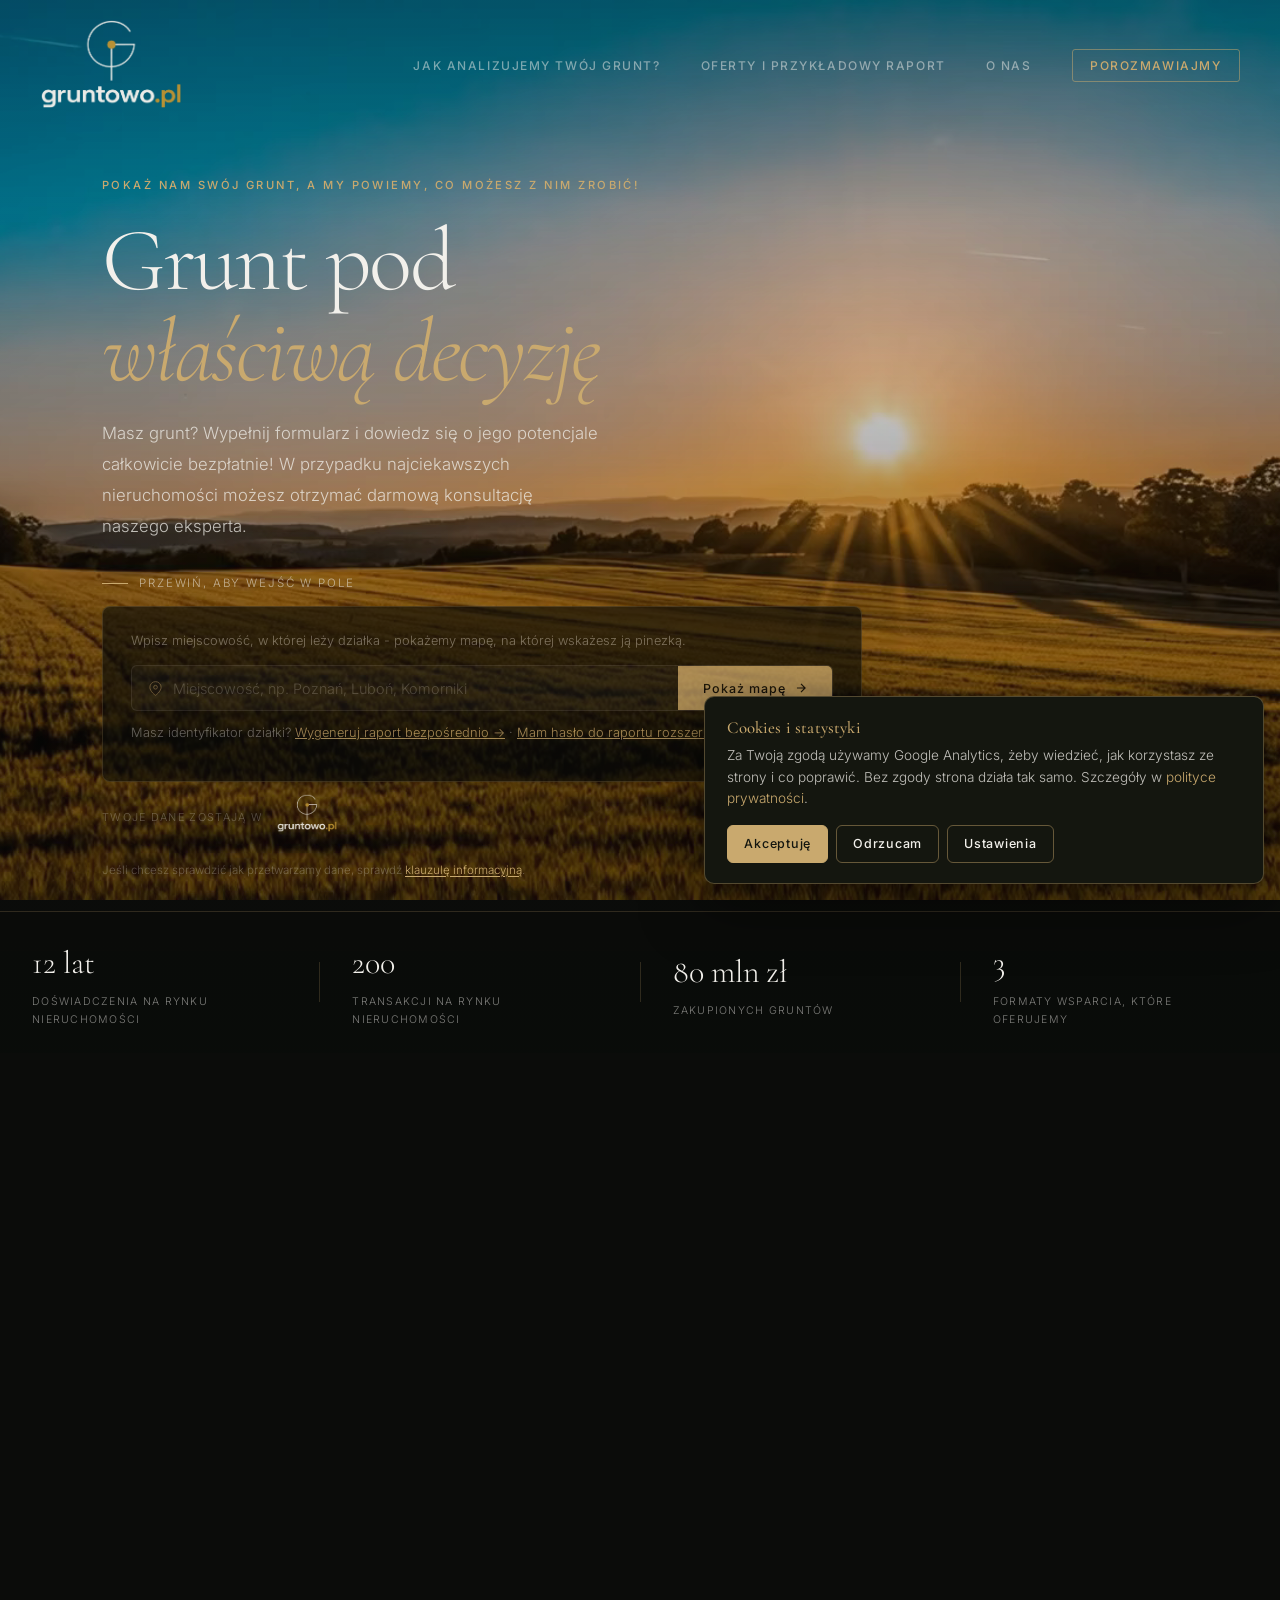
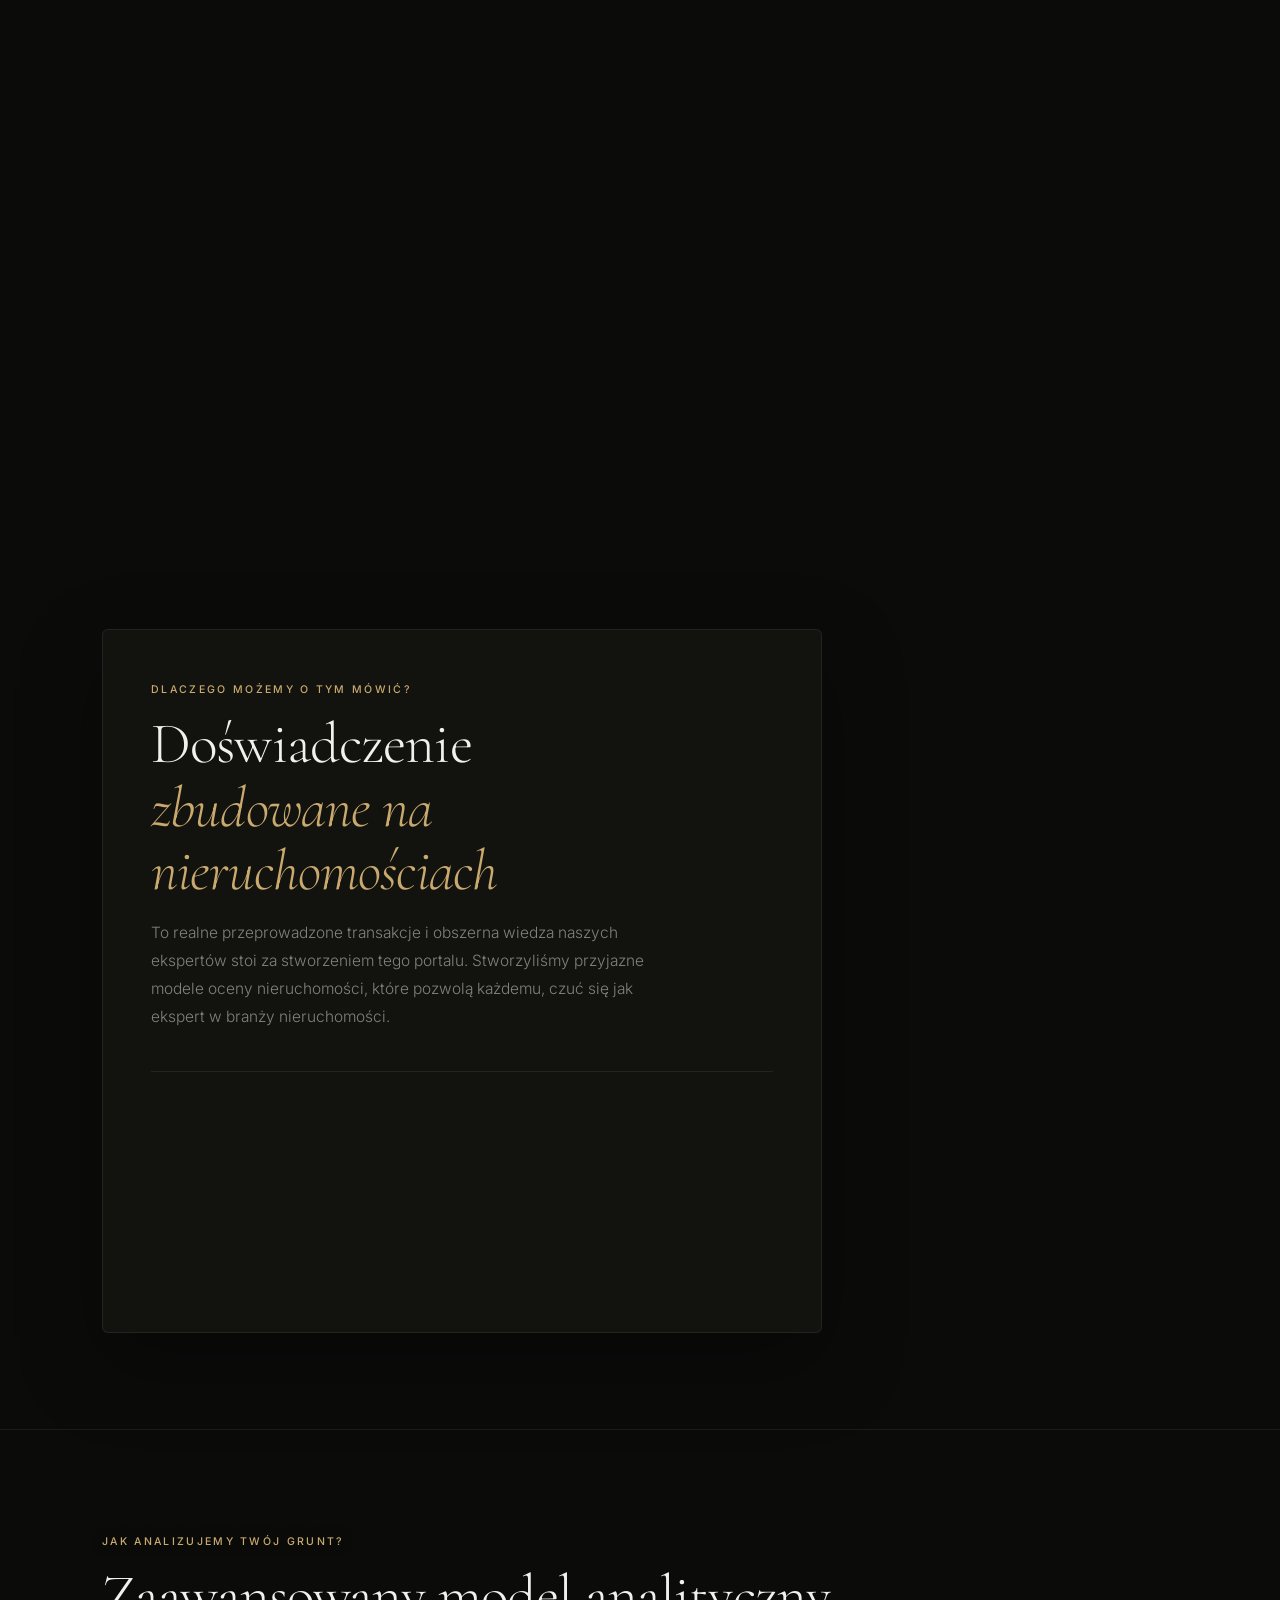
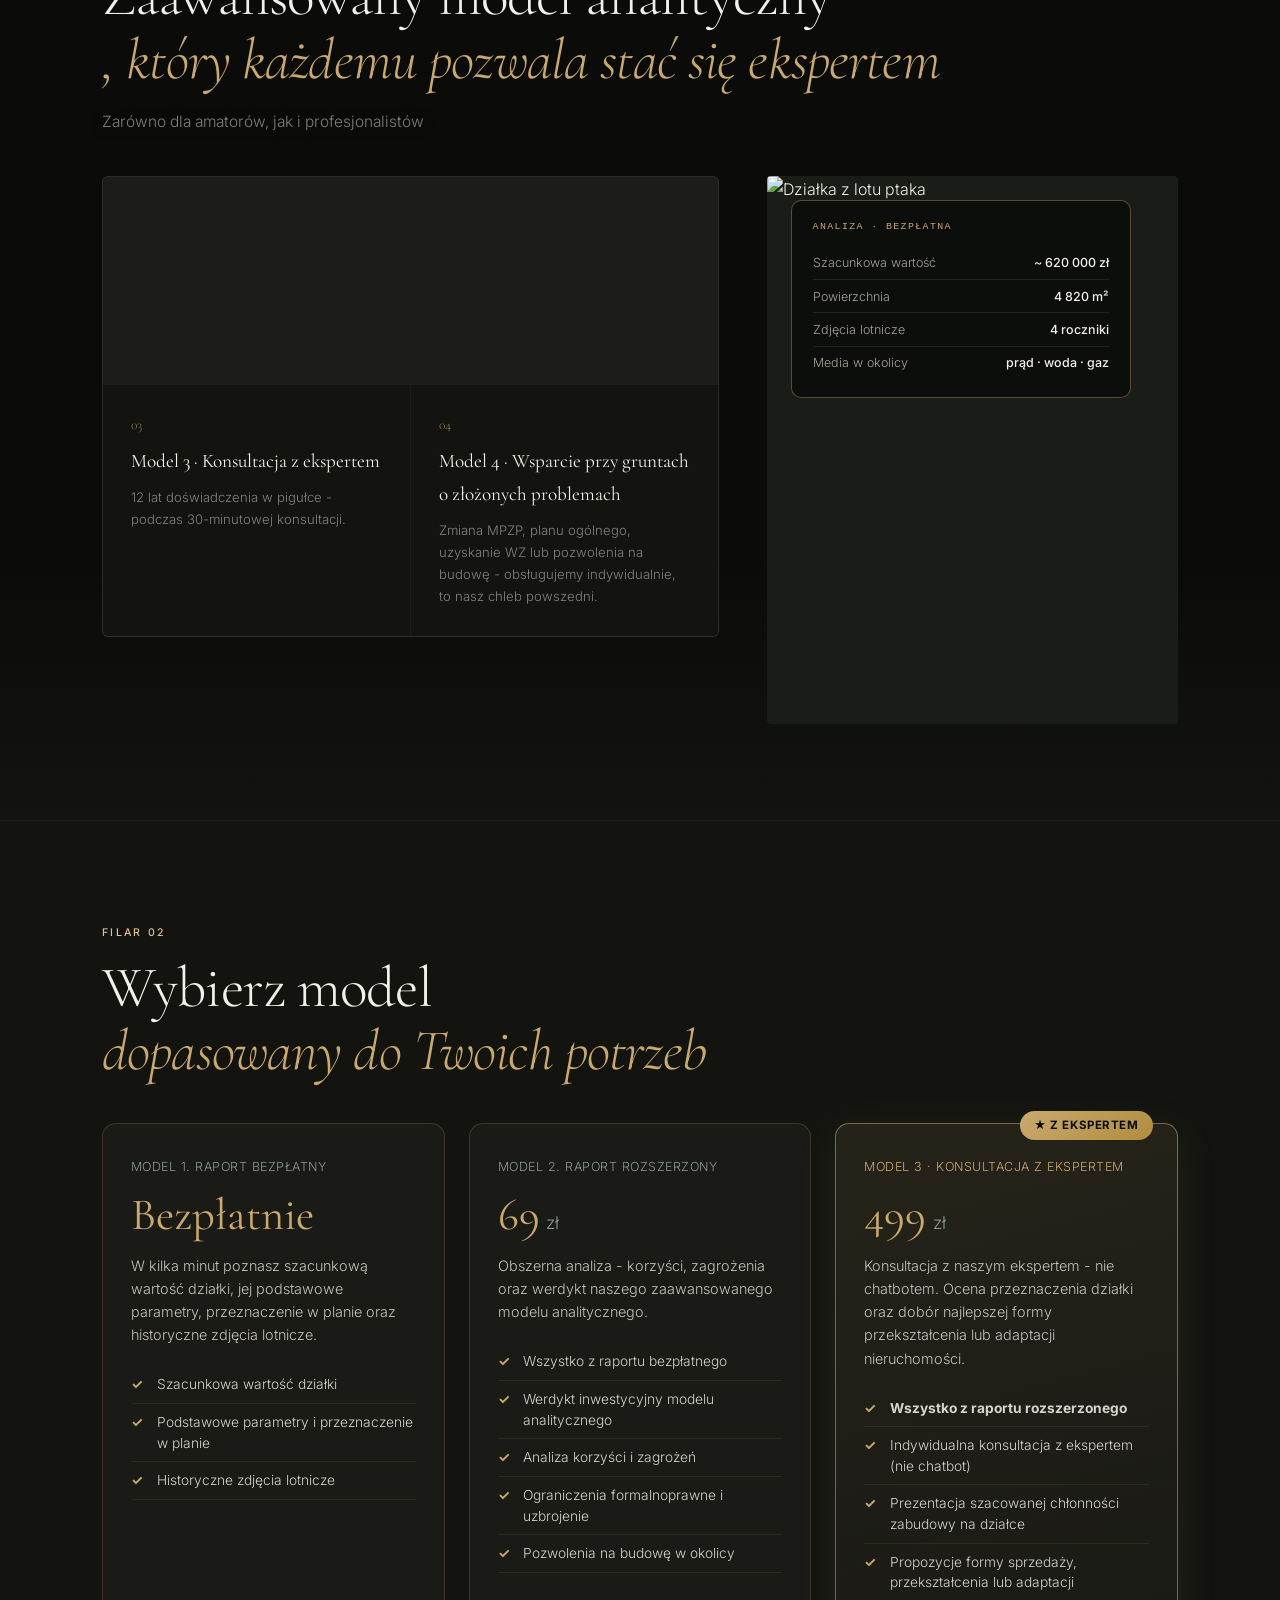
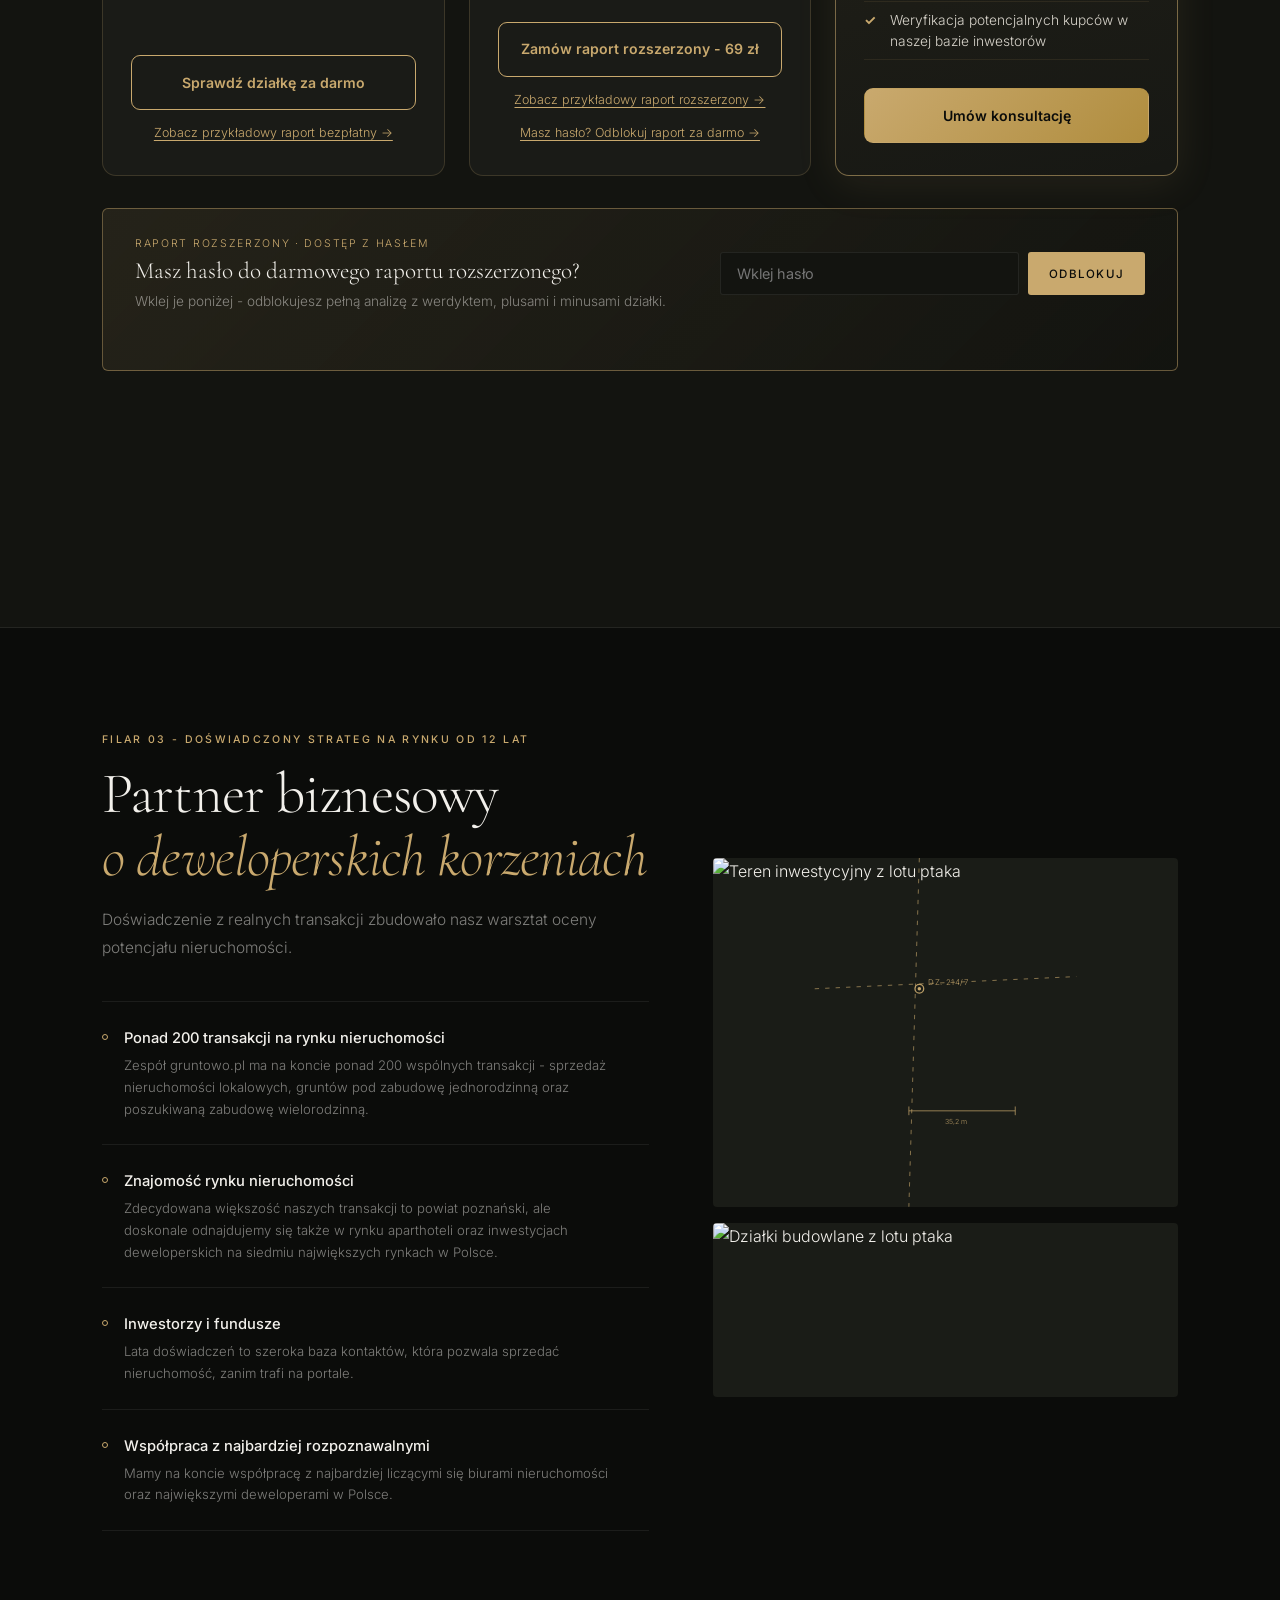
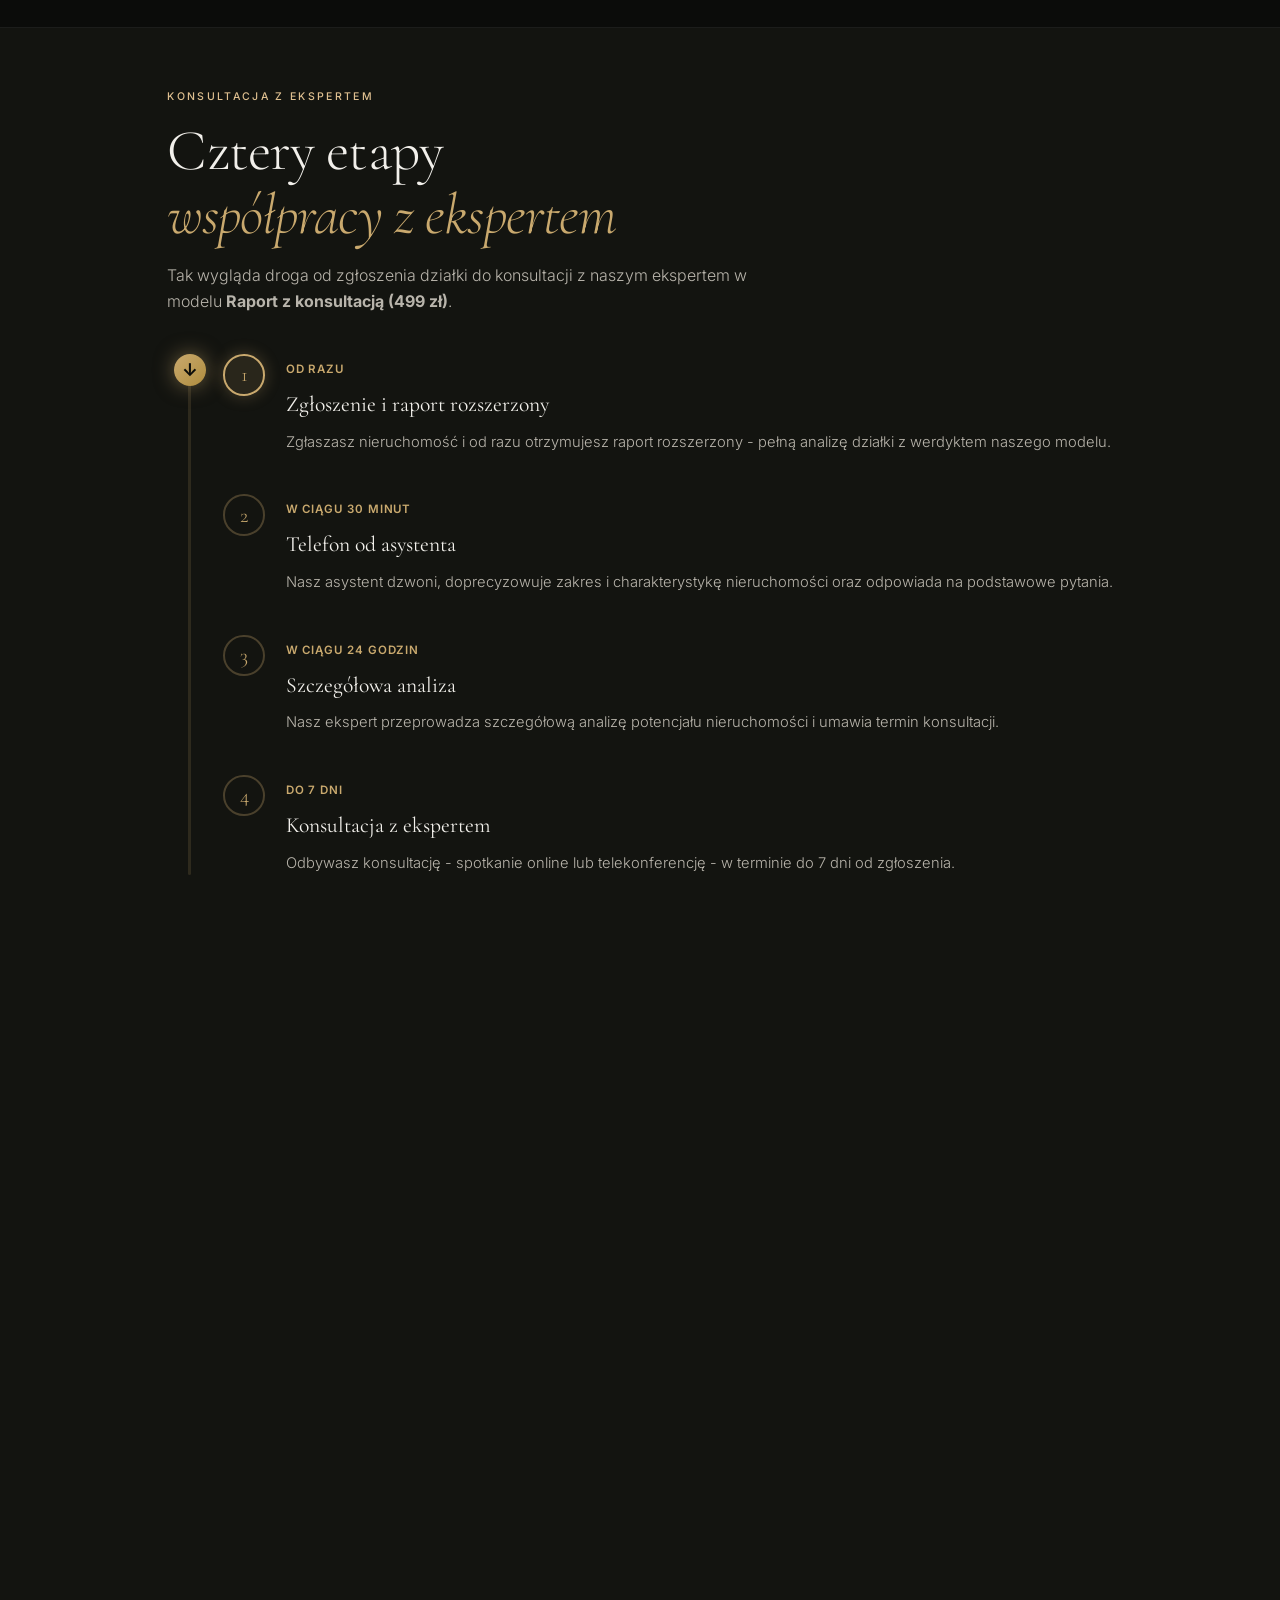
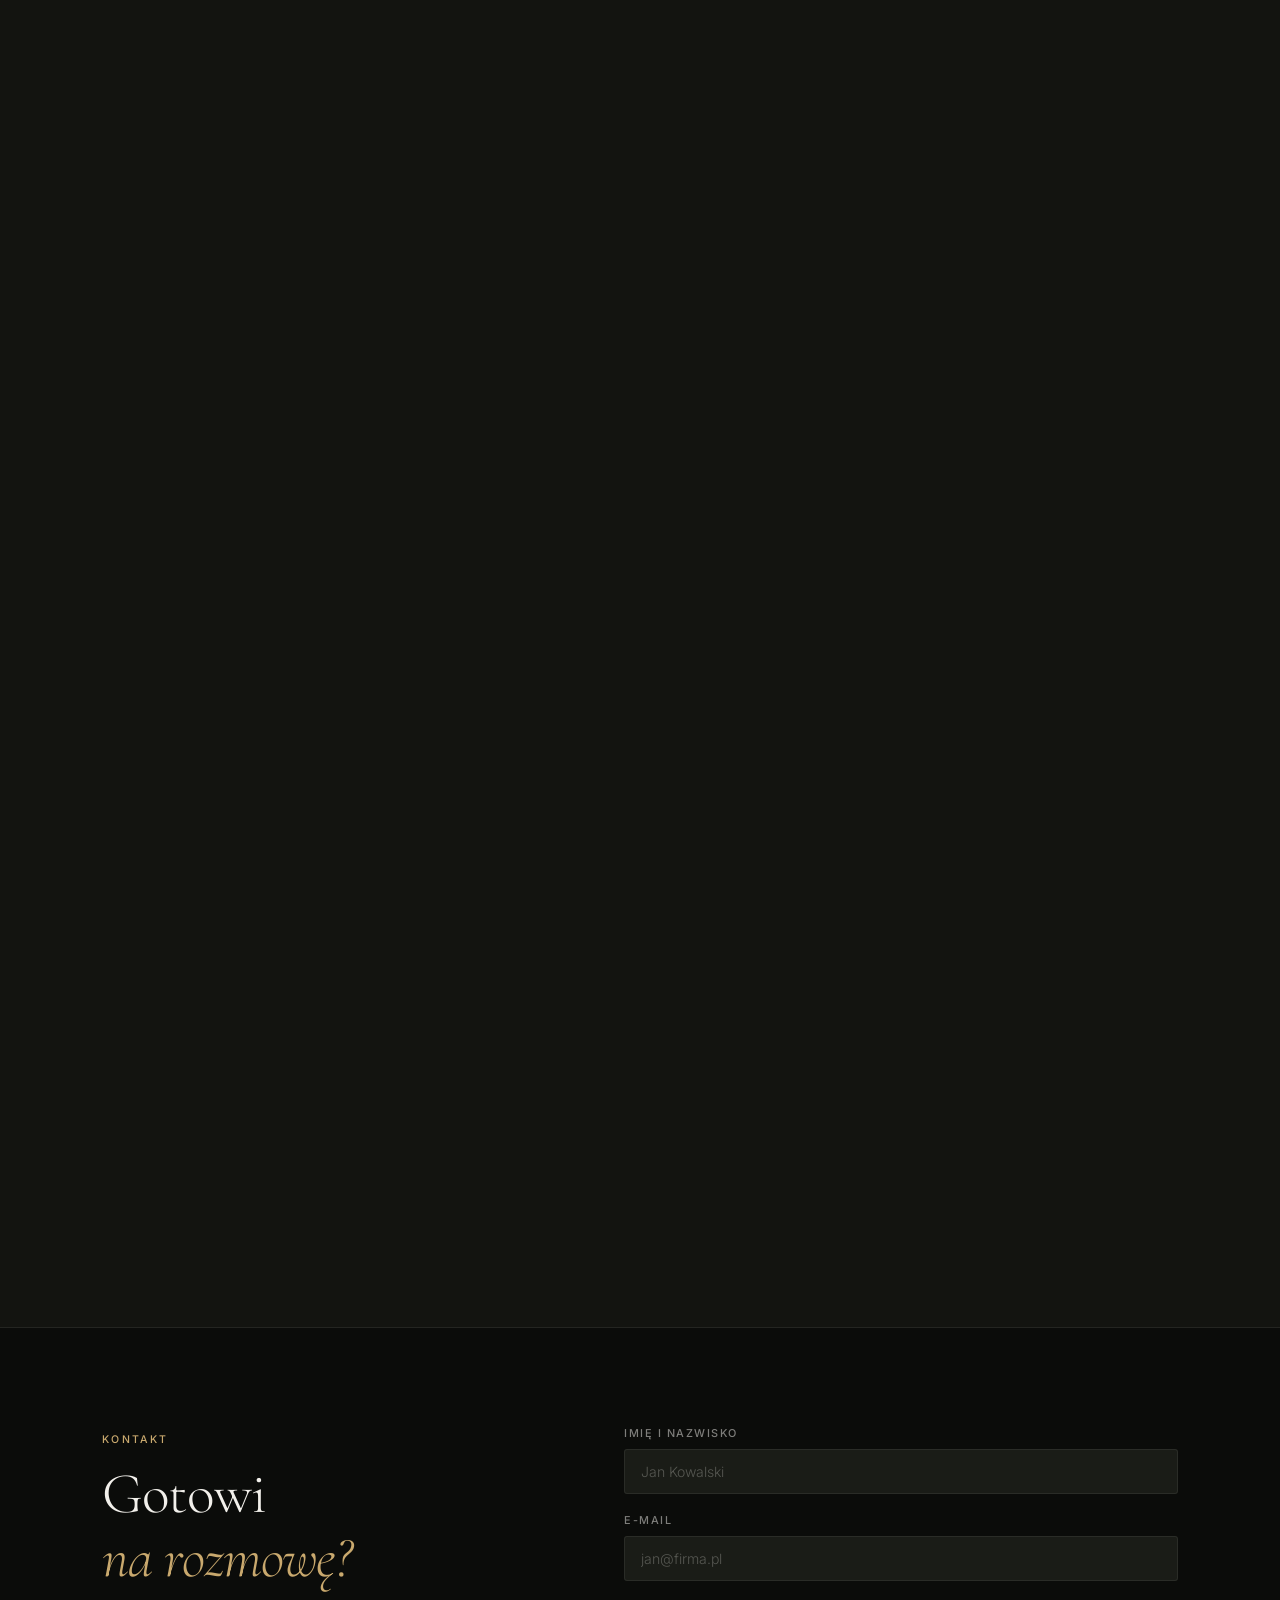
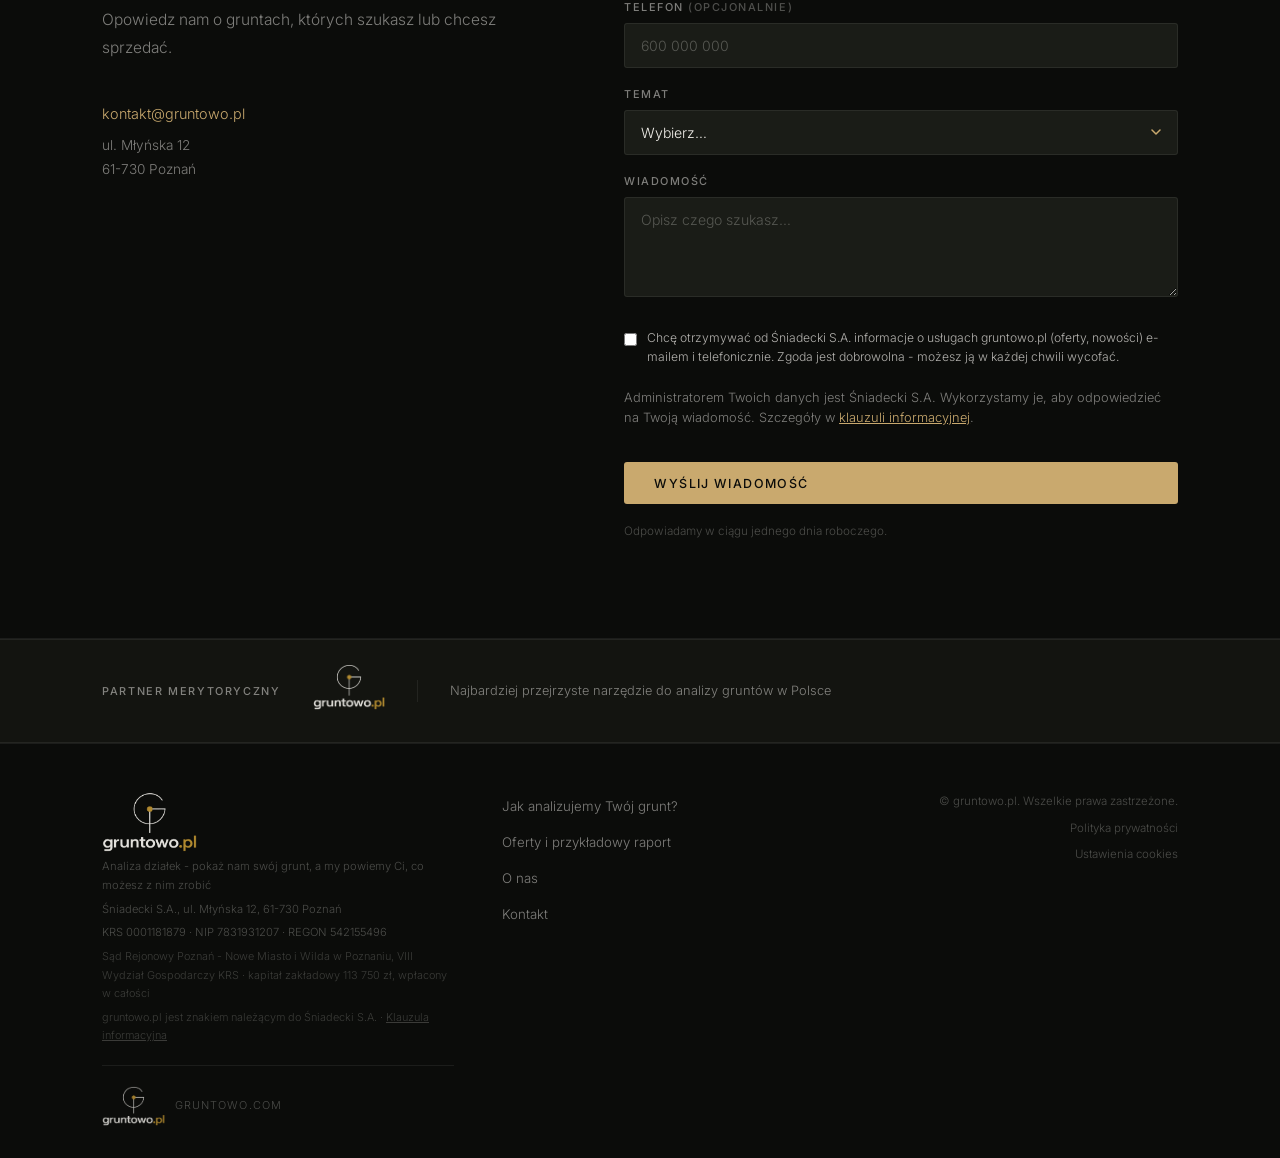
==== index.html @ 5a725dba "Add files via upload" ====
<!DOCTYPE html>
<html lang="pl">
<head>
  <meta charset="UTF-8" />
  <meta name="viewport" content="width=device-width, initial-scale=1.0" />
  <title>gruntowo.pl - pokaż nam swój grunt, a my powiemy Ci, co możesz z nim zrobić</title>
  <meta name="description" content="Pokaż nam swój grunt, a my powiemy Ci, co możesz z nim zrobić. Bezpłatny raport o działce: plan miejscowy, ceny transakcyjne z okolicy, media, zdjęcia lotnicze." />
  <!-- Podglad linku (Messenger, WhatsApp, Facebook, LinkedIn, SMS) -->
  <meta property="og:type" content="website" />
  <meta property="og:site_name" content="gruntowo.pl" />
  <meta property="og:url" content="https://gruntowo.pl/" />
  <meta property="og:title" content="gruntowo.pl - pokaż nam swój grunt, a my powiemy Ci, co możesz z nim zrobić" />
  <meta property="og:description" content="Analiza działki w kilka minut: plan miejscowy, warunki zabudowy, media, ceny transakcyjne z okolicy. Bezpłatny raport o działce." />
  <meta property="og:image" content="https://gruntowo.pl/og-gruntowo.jpg?v=1" />
  <meta property="og:image:width" content="1200" />
  <meta property="og:image:height" content="630" />
  <meta property="og:image:alt" content="gruntowo.pl - pokaż nam swój grunt, a my powiemy Ci, co możesz z nim zrobić" />
  <meta property="og:locale" content="pl_PL" />
  <meta name="twitter:card" content="summary_large_image" />
  <meta name="twitter:description" content="Analiza działki w kilka minut: plan miejscowy, warunki zabudowy, media, ceny transakcyjne z okolicy." />
  <meta name="twitter:image" content="https://gruntowo.pl/og-gruntowo.jpg?v=1" />
  <meta name="twitter:title" content="gruntowo.pl - pokaż nam swój grunt, a my powiemy Ci, co możesz z nim zrobić" />
  <link rel="preconnect" href="https://fonts.googleapis.com" />
  <link rel="preconnect" href="https://fonts.gstatic.com" crossorigin />
  <link href="https://fonts.googleapis.com/css2?family=Cormorant+Garamond:ital,wght@0,300;0,400;0,600;1,300;1,400&family=Inter:wght@300;400;500&display=swap" rel="stylesheet" />
  <link rel="stylesheet" href="https://cdnjs.cloudflare.com/ajax/libs/leaflet/1.9.4/leaflet.min.css" />
  <script src="https://cdnjs.cloudflare.com/ajax/libs/leaflet/1.9.4/leaflet.min.js"></script>
  <link rel="stylesheet" href="style.css?v=24" />
</head>
<body>

  <!-- NAV - przezroczysty, bez logo w pasku -->
  <nav class="nav" id="nav">
    <a href="#" class="nav-logo">
      <img src="gruntowo-logo.png" alt="gruntowo.pl" class="nav-logo-img" />
    </a>
    <ul class="nav-links">
      <li><a href="#sourcing" data-cms="nav_sourcing">Jak analizujemy Twój grunt?</a></li>
      <li><a href="#oferty" data-cms="nav_oferty">Oferty i przykładowy raport</a></li>
      <li><a href="#ekosystem" data-cms="nav_ekosystem">O nas</a></li>
      <li><a href="#kontakt" class="nav-cta" data-cms="nav_cta">Porozmawiajmy</a></li>
    </ul>
    <button class="nav-burger" id="burger" aria-label="Menu">
      <span></span><span></span><span></span>
    </button>
  </nav>

  <div class="mobile-menu" id="mobile-menu">
    <ul>
      <li><a href="#sourcing" class="mm-link" data-cms="nav_sourcing">Jak analizujemy Twój grunt?</a></li>
      <li><a href="#oferty" class="mm-link" data-cms="nav_oferty">Oferty i przykładowy raport</a></li>
      <li><a href="#ekosystem" class="mm-link" data-cms="nav_ekosystem">O nas</a></li>
      <li><a href="#kontakt" class="mm-link" data-cms="nav_kontakt">Kontakt</a></li>
    </ul>
  </div>

  <!-- HERO - zdjęcie od samej góry -->
  <section class="hero" id="szukaj">
    <div class="hero-bg"><video class="hero-film" muted playsinline preload="none" aria-hidden="true" tabindex="-1"></video></div>
    <div class="hero-overlay"></div>
    <div class="hero-content">
      <p class="hero-eyebrow" data-cms="hero_eyebrow">Pokaż nam swój grunt, a my powiemy, co możesz z nim zrobić!</p>
      <h1 class="hero-headline" data-cms="hero_headline">Grunt pod<br /><em>właściwą decyzję</em></h1>
      <p class="hero-sub" data-cms="hero_sub">Masz grunt? Wypełnij formularz i dowiedz się o jego potencjale całkowicie bezpłatnie! W przypadku najciekawszych nieruchomości możesz otrzymać darmową konsultację naszego eksperta.</p>

      <p class="hero-podpowiedz" aria-hidden="true">Przewiń, aby wejść w pole</p>

      <!-- WYSZUKIWARKA - jedna prosta ścieżka -->
      <div class="search-box" id="search-box">
        <div class="search-step" id="step-1">
          <p class="search-hint-sm">Wpisz miejscowość, w której leży działka - pokażemy mapę, na której wskażesz ją pinezką.</p>
          <div class="search-row">
            <div class="search-field search-field-wide">
              <svg width="15" height="15" viewBox="0 0 24 24" fill="none" stroke="currentColor" stroke-width="1.5" aria-hidden="true"><path d="M21 10c0 7-9 13-9 13s-9-6-9-13a9 9 0 0 1 18 0z"/><circle cx="12" cy="10" r="3"/></svg>
              <input type="text" id="s-miasto" placeholder="Miejscowość, np. Poznań, Luboń, Komorniki" autocomplete="off" />
            </div>
            <button class="search-btn search-btn-gold" id="btn-next" type="button">
              Pokaż mapę
              <svg width="14" height="14" viewBox="0 0 24 24" fill="none" stroke="currentColor" stroke-width="2" aria-hidden="true"><path d="M5 12h14M12 5l7 7-7 7"/></svg>
            </button>
          </div>
          <p class="search-hint-sm" style="margin-top:.75rem;">Masz identyfikator działki? <a href="raport.html" style="color:var(--gold);text-decoration:underline;">Wygeneruj raport bezpośrednio →</a> · <a href="#haslo" style="color:var(--gold);text-decoration:underline;">Mam hasło do raportu rozszerzonego</a></p>
        </div>

        <div class="search-step hidden" id="step-2">
          <p class="search-label">
            <button id="btn-back" type="button" aria-label="Wróć">
              <svg width="14" height="14" viewBox="0 0 24 24" fill="none" stroke="currentColor" stroke-width="2"><path d="M19 12H5M12 19l-7-7 7-7"/></svg>
            </button>
            Wskaż działkę i podaj e-mail
          </p>
          <div class="map-box">
            <div id="leaflet-map"></div>
            <div class="map-pin-gold" id="map-arrow">
              <span class="map-pin-text">Przeanalizuj tę działkę</span>
              <svg width="44" height="56" viewBox="0 0 44 56" fill="none" xmlns="http://www.w3.org/2000/svg">
                <path d="M22 0C9.85 0 0 9.85 0 22c0 15.4 22 34 22 34s22-18.6 22-34C44 9.85 34.15 0 22 0z" fill="#c9a96e"/>
                <circle cx="22" cy="21" r="9" fill="#0b0c0a"/>
              </svg>
            </div>
          </div>
          <p class="map-hint-coords" id="map-coords-hint">Przesuń mapę tak, aby pinezka wskazała Twoją działkę.</p>
          <div class="search-row">
            <div class="search-field search-field-wide">
              <svg width="15" height="15" viewBox="0 0 24 24" fill="none" stroke="currentColor" stroke-width="1.5" aria-hidden="true"><path d="M4 4h16c1.1 0 2 .9 2 2v12c0 1.1-.9 2-2 2H4c-1.1 0-2-.9-2-2V6c0-1.1.9-2 2-2z"/><polyline points="22,6 12,13 2,6"/></svg>
              <input type="email" id="s-email" placeholder="Twój e-mail (wymagany)" autocomplete="email" />
            </div>
            <button class="search-btn search-btn-gold" id="btn-submit" type="button">
              Zbadaj nieruchomość
              <svg width="14" height="14" viewBox="0 0 24 24" fill="none" stroke="currentColor" stroke-width="2" aria-hidden="true"><circle cx="11" cy="11" r="8"/><path d="M21 21l-4.35-4.35"/></svg>
            </button>
          </div>
          <div class="search-row search-row-phone">
            <div class="search-field search-field-wide">
              <svg width="15" height="15" viewBox="0 0 24 24" fill="none" stroke="currentColor" stroke-width="1.5" aria-hidden="true"><path d="M22 16.92v3a2 2 0 0 1-2.18 2 19.79 19.79 0 0 1-8.63-3.07 19.5 19.5 0 0 1-6-6 19.79 19.79 0 0 1-3.07-8.67A2 2 0 0 1 4.11 2h3a2 2 0 0 1 2 1.72c.13.96.36 1.9.7 2.81a2 2 0 0 1-.45 2.11L8.09 9.91a16 16 0 0 0 6 6l1.27-1.27a2 2 0 0 1 2.11-.45c.9.34 1.85.57 2.81.7A2 2 0 0 1 22 16.92z"/></svg>
              <input type="tel" id="s-telefon" placeholder="Telefon (opcjonalnie)" autocomplete="tel" />
            </div>
          </div>
          <label class="zgoda-kontakt"><input type="checkbox" id="s-zgoda" /> <span>Chcę otrzymywać od Śniadecki S.A. informacje o usługach gruntowo.pl (oferty, nowości) e-mailem i telefonicznie. Zgoda jest dobrowolna - możesz ją w każdej chwili wycofać.</span></label>
          <p class="search-hint-sm" style="margin-top:.6rem;">Administratorem Twoich danych jest Śniadecki S.A. Wykorzystamy je, aby przygotować raport i skontaktować się w jego sprawie. Szczegóły w <a href="klauzula.html" target="_blank" rel="noopener" style="color:var(--gold);text-decoration:underline;">klauzuli informacyjnej</a>.</p>
        </div>

        <div class="search-step hidden" id="step-3">
          <div class="confirm">
            <svg width="40" height="40" viewBox="0 0 24 24" fill="none" stroke="#c9a96e" stroke-width="1.5" aria-hidden="true"><path d="M22 11.08V12a10 10 0 1 1-5.93-9.14"/><polyline points="22 4 12 14.01 9 11.01"/></svg>
            <h3 id="confirm-title">Ustalamy działkę…</h3>
            <p id="confirm-text">Sprawdzamy, jaka działka znajduje się we wskazanym punkcie, i przygotowujemy raport.</p>
          </div>
        </div>
      </div>

      <div class="hero-partner">
        <span>Twoje dane zostają w</span>
        <a href="#" aria-label="gruntowo.pl">
          <img src="gruntowo-logo.png" alt="gruntowo.pl" />
        </a>
        <span class="hero-partner-clause">Jeśli chcesz sprawdzić jak przetwarzamy dane, sprawdź <a href="klauzula.html" target="_blank" rel="noopener">klauzulę informacyjną</a>.</span>
      </div>
    </div>

    <div class="hero-stats">
      <div class="hstat"><span class="hstat-n" data-cms="stat1_num">12 lat</span><span class="hstat-l" data-cms="stat1_label">doświadczenia na rynku nieruchomości</span></div>
      <div class="hstat-d"></div>
      <div class="hstat"><span class="hstat-n" data-cms="stat2_num">200</span><span class="hstat-l" data-cms="stat2_label">transakcji na rynku nieruchomości</span></div>
      <div class="hstat-d"></div>
      <div class="hstat"><span class="hstat-n" data-cms="stat3_num">80 mln zł</span><span class="hstat-l" data-cms="stat3_label">zakupionych gruntów</span></div>
      <div class="hstat-d"></div>
      <div class="hstat"><span class="hstat-n" data-cms="stat4_num">3</span><span class="hstat-l" data-cms="stat4_label">formaty wsparcia, które oferujemy</span></div>
    </div>
  </section>

  <!-- INTRO ze zdjęciem i miarką geodezyjną; na komputerze za sekcją dalej leci film z hero, potem tło przechodzi w czerń -->
  <section class="section sekcja-film">
    <div class="container">
      <div class="intro-grid">
        <div class="photo-frame">
          <img src="https://images.unsplash.com/photo-1526958097901-5e6d742d3371?w=900&q=80" alt="Widok z drona na pola i działki" loading="lazy" />
          <svg class="photo-geo" viewBox="0 0 400 300" xmlns="http://www.w3.org/2000/svg" aria-hidden="true">
            <line x1="0" y1="110" x2="400" y2="95" stroke="#c9a96e" stroke-width="1" stroke-dasharray="5 7" opacity="0.7"/>
            <line x1="160" y1="0" x2="145" y2="300" stroke="#c9a96e" stroke-width="1" stroke-dasharray="5 7" opacity="0.7"/>
            <line x1="270" y1="0" x2="285" y2="300" stroke="#c9a96e" stroke-width="1" stroke-dasharray="5 7" opacity="0.5"/>
            <circle cx="160" cy="110" r="5" fill="none" stroke="#c9a96e" stroke-width="1.5" opacity="0.9"/>
            <circle cx="160" cy="110" r="2" fill="#c9a96e"/>
            <circle cx="270" cy="98" r="4" fill="none" stroke="#c9a96e" stroke-width="1.2" opacity="0.8"/>
            <circle cx="270" cy="98" r="1.5" fill="#c9a96e"/>
            <text x="170" y="106" font-size="9" fill="#c9a96e" font-family="Inter,sans-serif" letter-spacing="0.08em" opacity="0.9">DZ. 142/3</text>
            <text x="280" y="94" font-size="9" fill="#c9a96e" font-family="Inter,sans-serif" letter-spacing="0.08em" opacity="0.8">DZ. 142/4</text>
            <rect x="146" y="96" width="124" height="90" fill="rgba(201,169,110,0.07)" stroke="#c9a96e" stroke-width="1" stroke-dasharray="4 6" opacity="0.6"/>
            <!-- Miarka -->
            <line x1="146" y1="205" x2="270" y2="205" stroke="#c9a96e" stroke-width="1" opacity="0.8"/>
            <line x1="146" y1="200" x2="146" y2="210" stroke="#c9a96e" stroke-width="1" opacity="0.8"/>
            <line x1="270" y1="200" x2="270" y2="210" stroke="#c9a96e" stroke-width="1" opacity="0.8"/>
            <text x="188" y="220" font-size="8" fill="#c9a96e" font-family="Inter,sans-serif" opacity="0.85">48,5 m</text>
          </svg>
        </div>
        <div class="intro-tekst">
          <span class="tag" data-cms="intro_tag">Dlaczego możemy o tym mówić?</span>
          <h2 class="h2" data-cms="intro_title">Doświadczenie<br /><em>zbudowane na nieruchomościach</em></h2>
          <p class="lead" data-cms="intro_lead">To realne przeprowadzone transakcje i obszerna wiedza naszych ekspertów stoi za stworzeniem tego portalu. Stworzyliśmy przyjazne modele oceny nieruchomości, które pozwolą każdemu, czuć się jak ekspert w branży nieruchomości.</p>
          <div class="pillars">
            <div class="pillar"><span class="p-dot"></span><div><strong data-cms="pillar1_title">Wiedza i umiejętności</strong><span data-cms="pillar1_sub">Pozwala szybciej odkryć wady i potencjał nieruchomości</span></div></div>
            <div class="pillar"><span class="p-dot"></span><div><strong data-cms="pillar2_title">Kontakty budowane latami</strong><span data-cms="pillar2_sub">Prawnicy, Architekci, Rzeczoznawcy, Pośrednicy Nieruchomości i Inwestorzy</span></div></div>
            <div class="pillar"><span class="p-dot"></span><div><strong data-cms="pillar3_title">Ekosystem Gruntowo.pl</strong><span data-cms="pillar3_sub">Projekt, który pozwala selekcjonować, oddzielać i łączyć poszukujących z właścicielami</span></div></div>
          </div>
        </div>
      </div>
    </div>
  </section>

  <!-- SOURCING -->
  <section class="section" id="sourcing">
    <div class="container">
      <span class="tag" data-cms="sourcing_tag">Jak analizujemy Twój grunt?</span>
      <h2 class="h2" data-cms="sourcing_title">Zaawansowany model analityczny<br /><em>, który każdemu pozwala stać się ekspertem</em></h2>
      <p class="lead" data-cms="sourcing_lead">Zarówno dla amatorów, jak i profesjonalistów</p>
      <div class="sourcing-layout">
        <div class="cards">
          <div class="card src-card" data-model="1"><span class="card-n">01</span><h3 data-cms="src1_title">Model 1 · Bezpłatna analiza w kilka minut</h3><p data-cms="src1_text">Najczystsza forma prezentacji działki dostępna na rynku.</p></div>
          <div class="card src-card card-hi" data-model="2"><span class="card-n">02</span><h3 data-cms="src2_title">Model 2 · Raport rozszerzony</h3><p data-cms="src2_text">Rozjaśnia większość znaków zapytania, które mogą się pojawić przy ocenie działki.</p></div>
          <div class="card src-card" data-model="3"><span class="card-n">03</span><h3 data-cms="src3_title">Model 3 · Konsultacja z ekspertem</h3><p data-cms="src3_text">12 lat doświadczenia w pigułce - podczas 30-minutowej konsultacji.</p></div>
          <div class="card src-card" data-model="4"><span class="card-n">04</span><h3 data-cms="src4_title">Model 4 · Wsparcie przy gruntach o złożonych problemach</h3><p data-cms="src4_text">Zmiana MPZP, planu ogólnego, uzyskanie WZ lub pozwolenia na budowę - obsługujemy indywidualnie, to nasz chleb powszedni.</p></div>
        </div>
        <div class="photo-frame photo-tall" id="src-visual">
          <!-- Zdjęcia - jedno na model, przełączane najechaniem -->
          <img class="src-foto src-foto-1 aktywne" src="https://images.unsplash.com/photo-1500382017468-9049fed747ef?w=800&q=80" alt="Działka z lotu ptaka" loading="lazy" />
          <img class="src-foto src-foto-2" src="https://images.unsplash.com/photo-1558618666-fcd25c85cd64?w=800&q=80" alt="Teren inwestycyjny" loading="lazy" />
          <img class="src-foto src-foto-3" src="https://images.unsplash.com/photo-1486406146926-c627a92ad1ab?w=800&q=80" alt="Konsultacja inwestycyjna" loading="lazy" />
          <img class="src-foto src-foto-4" src="https://images.unsplash.com/photo-1503387762-592deb58ef4e?w=800&q=80" alt="Dokumenty i procedury" loading="lazy" />

          <!-- PANELE ANALIZY - jeden na model -->
          <!-- Model 1: bezpłatny -->
          <div class="src-panel src-panel-1 aktywne">
            <div class="sp-head">ANALIZA · BEZPŁATNA</div>
            <div class="sp-row"><span>Szacunkowa wartość</span><b>~ 620 000 zł</b></div>
            <div class="sp-row"><span>Powierzchnia</span><b>4 820 m²</b></div>
            <div class="sp-row"><span>Zdjęcia lotnicze</span><b>4 roczniki</b></div>
            <div class="sp-row"><span>Media w okolicy</span><b>prąd · woda · gaz</b></div>
          </div>
          <!-- Model 2: raport rozszerzony -->
          <div class="src-panel src-panel-2">
            <div class="sp-head">ANALIZA · RAPORT ROZSZERZONY</div>
            <div class="sp-row"><span>Scoring inwestycyjny</span><b>84/100</b></div>
            <div class="sp-row"><span>Sieci przy działce</span><b>woda · prąd · gaz</b></div>
            <div class="sp-row"><span>Przeznaczenie (MPZP)</span><b>zabudowa mieszkaniowa</b></div>
            <div class="sp-row"><span>Ceny w okolicy</span><b>mediana 480 zł/m²</b></div>
            <div class="sp-row"><span>Ograniczenia</span><b>brak istotnych</b></div>
            <div class="sp-row sp-hi"><span>Werdykt modelu</span><b>▲ REKOMENDACJA: TAK</b></div>
          </div>
          <!-- Model 3: konsultacja z ekspertem -->
          <div class="src-panel src-panel-3">
            <div class="sp-head">ANALIZA · KONSULTACJA EKSPERTA</div>
            <div class="sp-row"><span>Szacowana wartość</span><b>620 000 - 710 000 zł</b></div>
            <div class="sp-row"><span>Szacowana chłonność</span><b>~ 12 lokali (MN) / 34 (MW)</b></div>
            <div class="sp-row"><span>Charakter zabudowy</span><b>szeregowa / wielorodzinna</b></div>
            <div class="sp-row"><span>Potencjał sprzedażowy</span><b>wysoki</b></div>
            <div class="sp-row"><span>Potencjalni kupcy</span><b>weryfikacja w bazie inwestorów</b></div>
            <div class="sp-row sp-hi"><span>Rekomendacja</span><b>★ przed wystawieniem</b></div>
          </div>
          <!-- Model 4: wsparcie kompleksowe -->
          <div class="src-panel src-panel-4">
            <div class="sp-head">ANALIZA · WSPARCIE KOMPLEKSOWE</div>
            <div class="sp-row"><span>Sprawy urzędowe</span><b>prowadzimy za Ciebie</b></div>
            <div class="sp-row"><span>Złożone wnioski</span><b>WZ · pozwolenie · MPZP</b></div>
            <div class="sp-row"><span>Konsultacja z architektem</span><b>w zespole</b></div>
            <div class="sp-row"><span>Wsparcie prawne</span><b>w zespole</b></div>
            <div class="sp-row sp-hi"><span>Obsługa</span><b>krok po kroku</b></div>
          </div>
        </div>
      </div>
    </div>
  </section>

  <!-- OFERTY -->
  <section class="section section-dark" id="oferty">
    <div class="container">
      <span class="tag tag-light">Filar 02</span>
      <h2 class="h2 h2-light" data-cms="oferty_title">Wybierz model<br /><em>dopasowany do Twoich potrzeb</em></h2>
      <div class="oferty-warianty">
        <!-- OFERTA 1 - bezpłatna -->
        <div class="ofr">
          <div class="ofr-label" data-cms="fmt1_label">Model 1. Raport bezpłatny</div>
          <div class="ofr-cena"><span class="ofr-num" data-cms="fmt1_title">Bezpłatnie</span></div>
          <p class="ofr-desc" data-cms="fmt1_text">W kilka minut poznasz szacunkową wartość działki, jej podstawowe parametry, przeznaczenie w planie oraz historyczne zdjęcia lotnicze.</p>
          <ul class="ofr-lista">
            <li>Szacunkowa wartość działki</li>
            <li>Podstawowe parametry i przeznaczenie w planie</li>
            <li>Historyczne zdjęcia lotnicze</li>
          </ul>
          <a href="#szukaj" class="ofr-btn" data-do-wyszukiwarki>Sprawdź działkę za darmo</a>
          <a href="raport.html?id=302116_5.0005.78%2F3&ok=1&przyklad=1" target="_blank" rel="noopener" class="ofr-haslo-link">Zobacz przykładowy raport bezpłatny →</a>
        </div>

        <!-- OFERTA 2 - 69 zł -->
        <div class="ofr">
          <div class="ofr-label" data-cms="fmt2_label">Model 2. Raport rozszerzony</div>
          <div class="ofr-cena"><span class="ofr-num" data-cms="fmt2_title">69</span><span class="ofr-unit">zł</span></div>
          <p class="ofr-desc" data-cms="fmt2_text">Obszerna analiza - korzyści, zagrożenia oraz werdykt naszego zaawansowanego modelu analitycznego.</p>
          <ul class="ofr-lista">
            <li>Wszystko z raportu bezpłatnego</li>
            <li>Werdykt inwestycyjny modelu analitycznego</li>
            <li>Analiza korzyści i zagrożeń</li>
            <li>Ograniczenia formalnoprawne i uzbrojenie</li>
            <li>Pozwolenia na budowę w okolicy</li>
          </ul>
          <a href="raport.html?kup=1" class="ofr-btn">Zamów raport rozszerzony - 69 zł</a>
          <a href="raport-rozszerzony.html?id=302116_5.0005.78%2F3&ok=1&przyklad=1" target="_blank" rel="noopener" class="ofr-haslo-link">Zobacz przykładowy raport rozszerzony →</a>
          <a href="#haslo" class="ofr-haslo-link">Masz hasło? Odblokuj raport za darmo →</a>
        </div>

        <!-- OFERTA 3 - 499 zł, wyróżniona -->
        <div class="ofr ofr-premium">
          <div class="ofr-badge">★ z ekspertem</div>
          <div class="ofr-label" data-cms="fmt3_label">Model 3 · Konsultacja z ekspertem</div>
          <div class="ofr-cena"><span class="ofr-num" data-cms="fmt3_title">499</span><span class="ofr-unit">zł</span></div>
          <p class="ofr-desc" data-cms="fmt3_text">Konsultacja z naszym ekspertem - nie chatbotem. Ocena przeznaczenia działki oraz dobór najlepszej formy przekształcenia lub adaptacji nieruchomości.</p>
          <ul class="ofr-lista">
            <li><strong>Wszystko z raportu rozszerzonego</strong></li>
            <li>Indywidualna konsultacja z ekspertem (nie chatbot)</li>
            <li>Prezentacja szacowanej chłonności zabudowy na działce</li>
            <li>Propozycje formy sprzedaży, przekształcenia lub adaptacji</li>
            <li>Weryfikacja potencjalnych kupców w naszej bazie inwestorów</li>
          </ul>
          <a href="#kontakt" class="ofr-btn ofr-btn-premium" data-zencal>Umów konsultację</a>
        </div>
      </div>
      <!-- HASŁO DO DARMOWEGO RAPORTU ROZSZERZONEGO (haslo.js) -->
      <form class="haslo-box" id="haslo" data-haslo novalidate>
        <div class="haslo-tekst">
          <span class="haslo-eyebrow">Raport rozszerzony · dostęp z hasłem</span>
          <p class="haslo-tytul">Masz hasło do darmowego raportu rozszerzonego?</p>
          <p class="haslo-sub">Wklej je poniżej - odblokujesz pełną analizę z werdyktem, plusami i minusami działki.</p>
        </div>
        <div class="haslo-row">
          <input type="password" data-haslo-pole placeholder="Wklej hasło" autocomplete="off" aria-label="Hasło do raportu rozszerzonego" />
          <button type="submit" class="btn-gold btn-sm">Odblokuj</button>
        </div>
        <div class="haslo-msg" data-haslo-msg role="status" aria-live="polite"></div>
      </form>

      <div class="dataroom">
        <div class="dr-icon"><svg width="28" height="28" viewBox="0 0 24 24" fill="none" stroke="#c9a96e" stroke-width="1.5" stroke-linecap="round" stroke-linejoin="round"><path d="M14 2H6a2 2 0 0 0-2 2v16a2 2 0 0 0 2 2h12a2 2 0 0 0 2-2V8z"/><polyline points="14 2 14 8 20 8"/><line x1="16" y1="13" x2="8" y2="13"/><line x1="16" y1="17" x2="8" y2="17"/></svg></div>
        <p data-cms="dataroom_text">Zobacz przykładowe raporty dla tej samej działki w Janikowie (gm. Swarzędz) - bezpłatny i rozszerzony, żeby porównać ich zakres.</p>
        <div class="dr-btns">
          <a href="raport.html?id=302116_5.0005.78%2F3&ok=1&przyklad=1" target="_blank" rel="noopener" class="btn-gold btn-sm">Przykładowy raport bezpłatny →</a>
          <a href="raport-rozszerzony.html?id=302116_5.0005.78%2F3&ok=1&przyklad=1" target="_blank" rel="noopener" class="btn-gold btn-sm">Przykładowy raport rozszerzony →</a>
        </div>
      </div>
    </div>
  </section>

  <!-- EKOSYSTEM -->
  <section class="section" id="ekosystem">
    <div class="container">
      <div class="eco-layout">
        <div>
          <span class="tag" data-cms="eko_tag">Filar 03 - Doświadczony strateg na rynku od 12 lat</span>
          <h2 class="h2" data-cms="eko_title">Partner biznesowy<br /><em>o deweloperskich korzeniach</em></h2>
          <p class="lead" data-cms="eko_lead">Doświadczenie z realnych transakcji zbudowało nasz warsztat oceny potencjału nieruchomości.</p>
          <div class="eco-list">
            <div class="eco-node"><div class="eco-dot"></div><div><h4 data-cms="eko1_title">Ponad 200 transakcji na rynku nieruchomości</h4><p data-cms="eko1_text">Zespół gruntowo.pl ma na koncie ponad 200 wspólnych transakcji - sprzedaż nieruchomości lokalowych, gruntów pod zabudowę jednorodzinną oraz poszukiwaną zabudowę wielorodzinną.</p></div></div>
            <div class="eco-node"><div class="eco-dot"></div><div><h4 data-cms="eko2_title">Znajomość rynku nieruchomości</h4><p data-cms="eko2_text">Zdecydowana większość naszych transakcji to powiat poznański, ale doskonale odnajdujemy się także w rynku aparthoteli oraz inwestycjach deweloperskich na siedmiu największych rynkach w Polsce.</p></div></div>
            <div class="eco-node"><div class="eco-dot"></div><div><h4 data-cms="eko3_title">Inwestorzy i fundusze</h4><p data-cms="eko3_text">Lata doświadczeń to szeroka baza kontaktów, która pozwala sprzedać nieruchomość, zanim trafi na portale.</p></div></div>
            <div class="eco-node"><div class="eco-dot"></div><div><h4 data-cms="eko4_title">Współpraca z najbardziej rozpoznawalnymi</h4><p data-cms="eko4_text">Mamy na koncie współpracę z najbardziej liczącymi się biurami nieruchomości oraz największymi deweloperami w Polsce.</p></div></div>
          </div>
        </div>
        <div class="eco-photos">
          <div class="photo-frame">
            <img src="https://images.unsplash.com/photo-1579621970563-ebec7560ff3e?w=700&q=80" alt="Teren inwestycyjny z lotu ptaka" loading="lazy" />
            <svg class="photo-geo" viewBox="0 0 300 400" xmlns="http://www.w3.org/2000/svg" aria-hidden="true">
              <line x1="0" y1="150" x2="300" y2="136" stroke="#c9a96e" stroke-width="1" stroke-dasharray="5 7" opacity="0.7"/>
              <line x1="120" y1="0" x2="108" y2="400" stroke="#c9a96e" stroke-width="1" stroke-dasharray="5 7" opacity="0.7"/>
              <circle cx="120" cy="150" r="5" fill="none" stroke="#c9a96e" stroke-width="1.5" opacity="0.9"/>
              <circle cx="120" cy="150" r="2" fill="#c9a96e"/>
              <text x="130" y="146" font-size="9" fill="#c9a96e" font-family="Inter,sans-serif" letter-spacing="0.08em" opacity="0.9">DZ. 214/7</text>
              <line x1="108" y1="290" x2="230" y2="290" stroke="#c9a96e" stroke-width="1" opacity="0.8"/>
              <line x1="108" y1="285" x2="108" y2="295" stroke="#c9a96e" stroke-width="1" opacity="0.8"/>
              <line x1="230" y1="285" x2="230" y2="295" stroke="#c9a96e" stroke-width="1" opacity="0.8"/>
              <text x="150" y="305" font-size="8" fill="#c9a96e" font-family="Inter,sans-serif" opacity="0.85">35,2 m</text>
            </svg>
          </div>
          <div class="photo-frame photo-wide">
            <img src="https://images.unsplash.com/photo-1486325212027-8081e485255e?w=600&q=80" alt="Działki budowlane z lotu ptaka" loading="lazy" />
          </div>
        </div>
      </div>
    </div>
  </section>

  <!-- ROADMAP - sekcja "przyklejana" (wariant B): scroll przewija etapy -->
  <section class="section section-dark etapy-pin" id="etapy-pin">
    <div class="etapy-sticky">
    <div class="container">
      <span class="tag tag-light">Konsultacja z ekspertem</span>
      <h2 class="h2 h2-light" data-cms="roadmap_title">Cztery etapy<br /><em>współpracy z ekspertem</em></h2>
      <p class="etapy-intro">Tak wygląda droga od zgłoszenia działki do konsultacji z naszym ekspertem w modelu <strong>Raport z konsultacją (499 zł)</strong>.</p>

      <div class="etapy" id="etapy">
        <div class="etapy-linia"><div class="etapy-strzalka" id="etapy-strzalka">↓</div></div>
        <div class="etapy-lista">
          <div class="etap" data-etap="1">
            <div class="etap-num">1</div>
            <div class="etap-tresc">
              <span class="etap-czas">Od razu</span>
              <h3>Zgłoszenie i raport rozszerzony</h3>
              <p>Zgłaszasz nieruchomość i od razu otrzymujesz raport rozszerzony - pełną analizę działki z werdyktem naszego modelu.</p>
            </div>
          </div>
          <div class="etap" data-etap="2">
            <div class="etap-num">2</div>
            <div class="etap-tresc">
              <span class="etap-czas">W ciągu 30 minut</span>
              <h3>Telefon od asystenta</h3>
              <p>Nasz asystent dzwoni, doprecyzowuje zakres i charakterystykę nieruchomości oraz odpowiada na podstawowe pytania.</p>
            </div>
          </div>
          <div class="etap" data-etap="3">
            <div class="etap-num">3</div>
            <div class="etap-tresc">
              <span class="etap-czas">W ciągu 24 godzin</span>
              <h3>Szczegółowa analiza</h3>
              <p>Nasz ekspert przeprowadza szczegółową analizę potencjału nieruchomości i umawia termin konsultacji.</p>
            </div>
          </div>
          <div class="etap" data-etap="4">
            <div class="etap-num">4</div>
            <div class="etap-tresc">
              <span class="etap-czas">Do 7 dni</span>
              <h3>Konsultacja z ekspertem</h3>
              <p>Odbywasz konsultację - spotkanie online lub telekonferencję - w terminie do 7 dni od zgłoszenia.</p>
            </div>
          </div>
        </div>
      </div>
    </div>
    </div>
  </section>

  <!-- KONTAKT -->
  <section class="section" id="kontakt">
    <div class="container">
      <div class="contact-grid">
        <div>
          <span class="tag" data-cms="kontakt_tag">Kontakt</span>
          <h2 class="h2" data-cms="kontakt_title">Gotowi<br /><em>na rozmowę?</em></h2>
          <p class="lead" data-cms="kontakt_lead">Opowiedz nam o gruntach, których szukasz lub chcesz sprzedać.</p>
          <a href="mailto:kontakt@gruntowo.pl" class="contact-email">kontakt@gruntowo.pl</a>
          <address>ul. Młyńska 12<br />61-730 Poznań</address>
        </div>
        <form id="contact-form" novalidate>
          <div class="fg"><label>Imię i nazwisko</label><input type="text" id="c-name" placeholder="Jan Kowalski" /></div>
          <div class="fg"><label>E-mail</label><input type="email" id="c-email" placeholder="jan@firma.pl" /></div>
          <div class="fg"><label>Telefon <span style="opacity:.6">(opcjonalnie)</span></label><input type="tel" id="c-tel" placeholder="600 000 000" /></div>
          <div class="fg" style="position:absolute;left:-5000px" aria-hidden="true"><input type="text" name="strona_www" tabindex="-1" autocomplete="off" /></div>
          <div class="fg"><label data-cms="kontakt_temat_etykieta">Temat</label>
            <select id="c-topic" data-cms-lista="kontakt_tematy">
              <option value="">Wybierz…</option>
              <option>Sourcing gruntów</option>
              <option>Gotowa oferta dla dewelopera</option>
              <option>Współpraca JV</option>
              <option>Dołączenie do ekosystemu</option>
            </select>
          </div>
          <div class="fg"><label>Wiadomość</label><textarea id="c-msg" rows="4" placeholder="Opisz czego szukasz…"></textarea></div>
          <label class="zgoda-kontakt"><input type="checkbox" id="c-zgoda" /> <span>Chcę otrzymywać od Śniadecki S.A. informacje o usługach gruntowo.pl (oferty, nowości) e-mailem i telefonicznie. Zgoda jest dobrowolna - możesz ją w każdej chwili wycofać.</span></label>
          <p class="search-hint-sm" style="margin:.2rem 0 1rem;">Administratorem Twoich danych jest Śniadecki S.A. Wykorzystamy je, aby odpowiedzieć na Twoją wiadomość. Szczegóły w <a href="klauzula.html" target="_blank" rel="noopener" style="color:var(--gold);text-decoration:underline;">klauzuli informacyjnej</a>.</p>
          <button type="submit" class="btn-gold">Wyślij wiadomość</button>
          <p class="form-note">Odpowiadamy w ciągu jednego dnia roboczego.</p>
        </form>
      </div>
    </div>
  </section>

  <!-- PARTNER + FOOTER -->
  <div class="partner-bar">
    <div class="container partner-bar-inner">
      <span>Partner merytoryczny</span>
      <a href="https://gruntowo.com" target="_blank" rel="noopener">
        <img src="gruntowo-logo.png" alt="Gruntowo.com" />
      </a>
      <span class="partner-desc">Najbardziej przejrzyste narzędzie do analizy gruntów w Polsce</span>
    </div>
  </div>

  <footer class="footer">
    <div class="container footer-inner">
      <div>
        <a href="#" class="nav-logo"><img src="gruntowo-logo.png" alt="gruntowo.pl" class="ft-logo-img" /></a>
        <p class="ft-sub">Analiza działek - pokaż nam swój grunt, a my powiemy Ci, co możesz z nim zrobić</p>
        <p class="ft-sub">Śniadecki S.A., ul. Młyńska 12, 61-730 Poznań</p>
        <p class="ft-sub">KRS 0001181879 · NIP 7831931207 · REGON 542155496</p>
        <p class="ft-sub ft-sub-sm">Sąd Rejonowy Poznań - Nowe Miasto i Wilda w Poznaniu, VIII Wydział Gospodarczy KRS · kapitał zakładowy 113 750 zł, wpłacony w całości</p>
        <p class="ft-sub ft-sub-sm">gruntowo.pl jest znakiem należącym do Śniadecki S.A. · <a href="klauzula.html">Klauzula informacyjna</a></p>
        <a href="https://gruntowo.com" target="_blank" rel="noopener" class="ft-partner">
          <img src="gruntowo-logo.png" alt="Gruntowo.com" />
          <span>gruntowo.com</span>
        </a>
      </div>
      <nav>
        <ul class="ft-nav">
          <li><a href="#sourcing" data-cms="nav_sourcing">Jak analizujemy Twój grunt?</a></li>
          <li><a href="#oferty" data-cms="nav_oferty">Oferty i przykładowy raport</a></li>
          <li><a href="#ekosystem" data-cms="nav_ekosystem">O nas</a></li>
          <li><a href="#kontakt" data-cms="nav_kontakt">Kontakt</a></li>
        </ul>
      </nav>
      <div class="ft-legal">
        <p>© gruntowo.pl. Wszelkie prawa zastrzeżone.</p>
        <a href="klauzula.html">Polityka prywatności</a>
        <a href="#" data-ustawienia-cookies>Ustawienia cookies</a>
      </div>
    </div>
  </footer>

  <script src="zgody.js?v=2"></script>
  <script src="haslo.js?v=20261006"></script>
  <script src="lenis.min.js?v=1"></script>
  <script src="main.js?v=56"></script>
</body>
</html>
---- style.css ----
:root {
  --gold: #c9a96e;
  --goldl: #dfc090;
  --bg: #0b0c0a;
  --surf: #131410;
  --surf2: #1a1c17;
  --brd: rgba(255,255,255,0.07);
  --w: #f2f0eb;
  --m: rgba(242,240,235,0.50);
  --m2: rgba(242,240,235,0.28);
  --fd: 'Cormorant Garamond', Georgia, serif;
  --fb: 'Inter', system-ui, sans-serif;
  --mw: 1140px;
  --ease: cubic-bezier(0.4,0,0.2,1);
}

*, *::before, *::after { box-sizing: border-box; margin: 0; padding: 0; }
html { scroll-behavior: smooth; }
body { background: var(--bg); color: var(--w); font-family: var(--fb); font-weight: 300; line-height: 1.7; -webkit-font-smoothing: antialiased; overflow-x: hidden; }
a { color: inherit; text-decoration: none; }
ul { list-style: none; }
address { font-style: normal; }
.container { max-width: var(--mw); margin: 0 auto; padding: 0 2rem; }

/* NAV */
.nav { position: fixed; top: 0; left: 0; right: 0; z-index: 100; display: flex; align-items: center; justify-content: space-between; padding: 1.2rem 2.5rem; background: transparent; border-bottom: 1px solid transparent; transition: background .3s, border-color .3s, padding .3s; }
.nav.scrolled { background: rgba(11,12,10,0.6); backdrop-filter: blur(20px); -webkit-backdrop-filter: blur(20px); border-bottom-color: rgba(201,169,110,0.15); padding: .8rem 2.5rem; }
.nav.scrolled .nav-logo-img { height: 64px; transition: height .3s; }
.nav-logo { display: flex; align-items: baseline; }
.logo-s { font-family: var(--fd); font-size: 1.6rem; font-weight: 600; color: var(--gold); }
.logo-rest { font-family: var(--fd); font-size: 1.6rem; font-weight: 300; color: var(--w); letter-spacing: .02em; }
.logo-tag { font-family: var(--fb); font-size: .58rem; font-weight: 500; letter-spacing: .2em; text-transform: uppercase; color: var(--gold); opacity: .75; margin-left: .7rem; align-self: center; }
.nav-links { display: flex; align-items: center; gap: 2.5rem; }
.nav-links a { font-size: .75rem; font-weight: 500; letter-spacing: .13em; text-transform: uppercase; color: var(--m); transition: color .2s; }
.nav-links a:hover { color: var(--w); }
.nav-cta { color: var(--gold) !important; border: 1px solid rgba(201,169,110,.5); padding: .5rem 1.1rem; border-radius: 3px; transition: background .2s !important; }
.nav-cta:hover { background: var(--gold); color: var(--bg) !important; }
.nav-burger { display: none; flex-direction: column; gap: 5px; background: none; border: none; cursor: pointer; padding: 4px; }
.nav-burger span { display: block; width: 22px; height: 1px; background: var(--w); transition: transform .25s, opacity .25s; }
.mobile-menu { position: fixed; inset: 0; z-index: 90; background: var(--bg); display: flex; align-items: center; justify-content: center; opacity: 0; pointer-events: none; transition: opacity .3s; }
.mobile-menu.open { opacity: 1; pointer-events: all; }
.mobile-menu ul { display: flex; flex-direction: column; gap: 2rem; text-align: center; }
.mm-link { font-family: var(--fd); font-size: 2.5rem; font-weight: 300; color: var(--w); transition: color .2s; }
.mm-link:hover { color: var(--gold); }

/* HERO */
.hero {
  position: relative;
  min-height: 100vh;
  display: flex;
  flex-direction: column;
  justify-content: center;
  /* Zdjęcie jako tło - wgraj hero.jpeg do repo */
  background-image: url('hero.jpeg');
  background-size: cover;
  background-position: center 40%;
  background-color: #0d1a0d; /* fallback kolor */
}
/* Overlay - ciemniejszy u dołu, jasny u góry żeby nav był czytelny */
.hero::before {
  content: '';
  position: absolute;
  inset: 0;
  background: linear-gradient(
    to bottom,
    rgba(11,12,10,0.30) 0%,
    rgba(11,12,10,0.15) 20%,
    rgba(11,12,10,0.40) 65%,
    rgba(11,12,10,0.90) 100%
  );
  z-index: 0;
}
/* Hero dynamiczne: lekki najazd kamery za kursorem (main.js) */
.hero { overflow: hidden; }
.hero-bg { position: absolute; inset: 0; z-index: 0; background-image: url('hero.jpeg'); background-size: cover; background-position: center 40%; transform-origin: 50% 50%; will-change: transform; transition: transform 1.6s cubic-bezier(.2,.7,.2,1); pointer-events: none; }
.hero.hero-ruch { background-image: none; }
/* Film hero przewijany scrollem (tylko komputer) - zdjecie zostaje pod spodem jako tlo zapasowe */
.hero-film { position: absolute; inset: 0; width: 100%; height: 100%; object-fit: cover; object-position: center 40%; opacity: 0; transition: opacity .9s ease; pointer-events: none; }
.hero-film.gotowy { opacity: 1; }
@media (max-width: 899px), (prefers-reduced-motion: reduce) { .hero-film { display: none; } }
.hero::before { z-index: 1; }
.hero-content { z-index: 2; }
/* Wyszukiwarka czeka, az uzytkownik chwile porusza kursorem (albo do kilku sekund) */
.hero.hero-czeka .search-box { animation: none; opacity: 0; transform: translateY(40px); pointer-events: none; }
.hero .search-box.wysuwa { animation: wysun .9s cubic-bezier(.2,.8,.2,1) forwards; pointer-events: auto; }
@keyframes wysun { from { opacity: 0; transform: translateY(40px); } to { opacity: 1; transform: none; } }
.hero-podpowiedz { position: relative; z-index: 2; margin-top: .4rem; font-size: .72rem; letter-spacing: .16em; text-transform: uppercase; color: rgba(242,240,235,.6); transition: opacity .5s ease; }
.hero-podpowiedz::before { content: ''; display: inline-block; width: 26px; height: 1px; background: var(--gold); vertical-align: middle; margin-right: .7rem; }
.hero:not(.hero-czeka) .hero-podpowiedz { opacity: 0; pointer-events: none; }
.hero-content { position: relative; z-index: 2; padding: 11rem 2rem 2rem; max-width: var(--mw); margin: 0 auto; width: 100%; }
.hero-stats { position: relative; z-index: 1; display: flex; align-items: center; padding: 1.5rem 2rem; background: rgba(11,12,10,0.80); backdrop-filter: blur(8px); border-top: 1px solid rgba(201,169,110,.2); margin-top: auto; max-width: 100%; }

.hero-eyebrow { font-size: .7rem; font-weight: 500; letter-spacing: .22em; text-transform: uppercase; color: var(--gold); margin-bottom: 1.25rem; opacity: 0; animation: fu .8s .1s ease forwards; }
.hero-headline { font-family: var(--fd); font-size: clamp(3rem,7vw,6.5rem); font-weight: 300; line-height: 1.02; letter-spacing: -.025em; color: var(--w); margin-bottom: 1.25rem; opacity: 0; animation: fuHead 1.2s .25s cubic-bezier(.2,.7,.2,1) forwards; }
.hero-headline em { font-style: italic; color: var(--gold); }
.hero-sub { font-size: clamp(.9rem,1.4vw,1.05rem); color: rgba(242,240,235,.75); max-width: 500px; line-height: 1.85; margin-bottom: 2rem; opacity: 0; animation: fu .8s .3s ease forwards; }

/* Stats */
.hstat { flex: 1; }
.hstat-n { display: block; font-family: var(--fd); font-size: clamp(1.4rem,2.5vw,2.2rem); font-weight: 300; color: var(--w); }
.hstat-l { display: block; font-size: .66rem; letter-spacing: .12em; text-transform: uppercase; color: var(--m); margin-top: .15rem; }
.hstat-d { width: 1px; height: 40px; background: rgba(201,169,110,.2); margin: 0 2rem; }

/* WYSZUKIWARKA */
.search-box { background: rgba(11,12,10,.78); backdrop-filter: blur(16px); -webkit-backdrop-filter: blur(16px); border: 1px solid rgba(201,169,110,.25); border-radius: 8px; padding: 1.5rem 1.75rem; max-width: 760px; opacity: 0; animation: fu .8s .4s ease forwards; }
.search-label { font-size: .68rem; font-weight: 500; letter-spacing: .18em; text-transform: uppercase; color: var(--gold); margin-bottom: 1rem; display: flex; align-items: center; gap: .6rem; }
.search-label button { background: none; border: none; color: var(--gold); cursor: pointer; padding: 0; display: flex; align-items: center; opacity: .7; }
.search-label button:hover { opacity: 1; }
.search-row { display: flex; align-items: stretch; background: rgba(255,255,255,.04); border: 1px solid rgba(255,255,255,.1); border-radius: 6px; overflow: hidden; margin-top: .5rem; }
.search-field { display: flex; align-items: center; gap: .6rem; flex: 1; padding: .85rem 1rem; color: var(--m); }
.search-field svg { flex-shrink: 0; color: var(--gold); opacity: .6; }
.search-field input { background: transparent; border: none; outline: none; color: var(--w); font-family: var(--fb); font-size: .9rem; font-weight: 300; width: 100%; }
.search-field input::placeholder { color: var(--m2); }
.search-field-wide { flex: 1.5; }
.search-sep { width: 1px; background: rgba(255,255,255,.1); margin: .5rem 0; }
.search-btn { display: flex; align-items: center; gap: .5rem; padding: 0 1.5rem; background: rgba(201,169,110,.15); border: none; border-left: 1px solid rgba(201,169,110,.25); color: var(--gold); font-family: var(--fb); font-size: .78rem; font-weight: 500; letter-spacing: .08em; cursor: pointer; transition: background .2s; white-space: nowrap; }
.search-btn:hover { background: rgba(201,169,110,.28); }
.search-btn-gold { background: var(--gold); color: var(--bg); border-left-color: transparent; }
.search-btn-gold:hover { background: var(--goldl); }
.hidden { display: none !important; }

/* Mapa */
.map-box { position: relative; height: 220px; border-radius: 6px; overflow: hidden; background: #1a1f1a; border: 1px solid rgba(201,169,110,.2); margin-bottom: .9rem; }
.map-grid { position: absolute; inset: 0; background: url('tlo-warstwice-male.svg') center/cover no-repeat; opacity: .8; }
.map-pin { position: absolute; top: 50%; left: 50%; transform: translate(-50%,-100%); filter: drop-shadow(0 4px 8px rgba(0,0,0,.5)); animation: pd .4s .2s ease backwards; }
.map-lines { position: absolute; inset: 0; width: 100%; height: 100%; }
.map-label { position: absolute; top: 50%; left: calc(50% + 18px); transform: translateY(-50%); font-size: .72rem; font-weight: 500; letter-spacing: .1em; color: var(--gold); background: rgba(11,12,10,.85); padding: .3rem .6rem; border-radius: 3px; border: 1px solid rgba(201,169,110,.3); white-space: nowrap; }
.confirm { display: flex; flex-direction: column; align-items: center; text-align: center; gap: .75rem; padding: .5rem; }
.confirm h3 { font-family: var(--fd); font-size: 1.6rem; font-weight: 300; color: var(--w); }
.confirm p { font-size: .9rem; color: var(--m); line-height: 1.7; max-width: 440px; }
.confirm strong { color: var(--gold); font-weight: 500; }

/* Partner w hero */
.hero-partner { display: flex; align-items: center; gap: .85rem; margin-top: 1.5rem; opacity: 0; animation: fu .8s .7s ease forwards; }
.hero-partner span { font-size: .68rem; letter-spacing: .12em; text-transform: uppercase; color: var(--m2); }
.hero-partner img { height: 38px; width: auto; opacity: .9; }

/* SEKCJE */
.section { padding: 6rem 0; border-bottom: 1px solid var(--brd); }
.section-dark { background: var(--surf); }
.tag { display: inline-block; font-size: .66rem; font-weight: 500; letter-spacing: .22em; text-transform: uppercase; color: var(--gold); margin-bottom: .9rem; }
.tag-light { color: #dfc090; }
.h2 { font-family: var(--fd); font-size: clamp(2.2rem,4.5vw,3.8rem); font-weight: 300; line-height: 1.1; letter-spacing: -.015em; color: var(--w); margin-bottom: 1rem; }
.h2 em { font-style: italic; color: var(--gold); }
.h2-light { color: var(--w); }
.lead { font-size: .97rem; color: var(--m); line-height: 1.8; max-width: 500px; margin-bottom: 2.5rem; }

/* Cards */
.cards { display: grid; grid-template-columns: repeat(auto-fit,minmax(240px,1fr)); gap: 1px; background: var(--brd); border: 1px solid var(--brd); border-radius: 6px; overflow: hidden; }
.card { background: var(--surf); padding: 1.75rem; transition: background .2s; }
.card:hover { background: var(--surf2); }
.card-hi { background: var(--surf2); position: relative; }
.card-hi::after { content: ''; position: absolute; top: 0; left: 0; right: 0; height: 2px; background: var(--gold); }
.card-n { font-family: var(--fd); font-size: .85rem; color: var(--gold); opacity: .7; margin-bottom: .6rem; display: block; }
.card h3 { font-family: var(--fd); font-size: 1.2rem; font-weight: 400; color: var(--w); margin-bottom: .5rem; }
.card p { font-size: .82rem; color: var(--m); line-height: 1.7; }

/* Formats */
.formats { display: grid; grid-template-columns: repeat(3,1fr); gap: 1.5rem; margin: 2.5rem 0; }
.fmt { border: 1px solid rgba(201,169,110,.2); border-radius: 4px; padding: 2rem; transition: border-color .2s; }
.fmt:hover { border-color: rgba(201,169,110,.45); }
.fmt-hi { border-color: rgba(201,169,110,.4); background: rgba(201,169,110,.07); }
.fmt-l { display: block; font-size: .63rem; font-weight: 500; letter-spacing: .18em; text-transform: uppercase; color: var(--gold); margin-bottom: .5rem; }
.fmt h3 { font-family: var(--fd); font-size: 1.7rem; font-weight: 300; color: var(--w); margin-bottom: .5rem; }
.fmt p { font-size: .85rem; color: var(--m); line-height: 1.7; }
.dataroom { display: flex; align-items: center; gap: 1.5rem; padding: 1.5rem 2rem; border: 1px solid rgba(201,169,110,.25); border-radius: 4px; flex-wrap: wrap; }
.dr-icon { flex-shrink: 0; }
.dataroom p { flex: 1; font-size: .88rem; color: var(--m); line-height: 1.6; min-width: 200px; }
.dataroom strong { color: var(--w); font-weight: 500; }

/* Buttons */
.btn-gold { display: inline-flex; align-items: center; gap: .5rem; padding: .85rem 1.9rem; background: var(--gold); color: var(--bg); font-family: var(--fb); font-size: .78rem; font-weight: 500; letter-spacing: .11em; text-transform: uppercase; border: none; border-radius: 3px; cursor: pointer; transition: background .2s, transform .2s; }
.btn-gold:hover { background: var(--goldl); transform: translateY(-1px); }
.btn-sm { padding: .65rem 1.3rem; font-size: .72rem; }

/* Ekosystem */
.eco-grid { display: grid; grid-template-columns: repeat(2,1fr); gap: 0; border-top: 1px solid var(--brd); margin-top: 2rem; }
.eco-node { display: flex; gap: 1rem; padding: 1.5rem 0; border-bottom: 1px solid var(--brd); padding-right: 2rem; }
.eco-dot { width: 6px; height: 6px; border-radius: 50%; border: 1px solid var(--gold); flex-shrink: 0; margin-top: .5rem; }
.eco-node h4 { font-size: .92rem; font-weight: 500; color: var(--w); margin-bottom: .25rem; }
.eco-node p { font-size: .82rem; color: var(--m); line-height: 1.65; }

/* Roadmap */
.roadmap { display: flex; flex-direction: column; margin-top: 2rem; }
.rm { display: grid; grid-template-columns: 48px 1fr; gap: 2rem; padding: 2rem 0; border-bottom: 1px solid var(--brd); }
.rm:last-child { border-bottom: none; }
.rm-num { width: 40px; height: 40px; border: 1px solid rgba(201,169,110,.4); border-radius: 50%; display: flex; align-items: center; justify-content: center; font-family: var(--fd); font-size: 1rem; color: var(--gold); flex-shrink: 0; }
.rm-time { display: block; font-size: .66rem; font-weight: 500; letter-spacing: .15em; text-transform: uppercase; color: var(--gold); margin-bottom: .35rem; }
.rm h3 { font-family: var(--fd); font-size: 1.4rem; font-weight: 400; color: var(--w); margin-bottom: .5rem; }
.rm p { font-size: .88rem; color: var(--m); line-height: 1.75; }

/* Kontakt */
.contact-grid { display: grid; grid-template-columns: 1fr 1.3fr; gap: 6rem; align-items: start; }
.contact-email { display: block; font-size: .9rem; color: var(--gold); margin: 1.5rem 0 .5rem; transition: opacity .2s; }
.contact-email:hover { opacity: .7; }
address { font-size: .85rem; color: var(--m); line-height: 1.7; }
form { display: flex; flex-direction: column; gap: 1.1rem; }
.fg { display: flex; flex-direction: column; gap: .4rem; }
.fg label { font-size: .68rem; font-weight: 500; letter-spacing: .14em; text-transform: uppercase; color: var(--m); }
.fg input, .fg select, .fg textarea { background: var(--surf2); border: 1px solid var(--brd); border-radius: 3px; padding: .8rem 1rem; color: var(--w); font-family: var(--fb); font-size: .88rem; font-weight: 300; width: 100%; transition: border-color .2s; appearance: none; }
.fg input::placeholder, .fg textarea::placeholder { color: var(--m2); }
.fg input:focus, .fg select:focus, .fg textarea:focus { outline: none; border-color: var(--gold); }
.fg textarea { resize: vertical; min-height: 100px; }
.fg select { background-image: url("data:image/svg+xml,%3Csvg width='10' height='6' viewBox='0 0 10 6' fill='none' xmlns='http://www.w3.org/2000/svg'%3E%3Cpath d='M1 1l4 4 4-4' stroke='%23c9a96e' stroke-width='1.5' stroke-linecap='round' stroke-linejoin='round'/%3E%3C/svg%3E"); background-repeat: no-repeat; background-position: right 1rem center; padding-right: 2.5rem; cursor: pointer; }
.form-note { font-size: .73rem; color: var(--m2); }

/* Partner bar */
.partner-bar { background: var(--surf); border-top: 1px solid var(--brd); border-bottom: 1px solid var(--brd); padding: 1.5rem 0; }
.partner-bar-inner { display: flex; align-items: center; gap: 2rem; padding: 0 2rem; max-width: var(--mw); margin: 0 auto; }
.partner-bar span { font-size: .68rem; font-weight: 500; letter-spacing: .15em; text-transform: uppercase; color: var(--m); white-space: nowrap; }
.partner-bar img { height: 46px; width: auto; opacity: .95; }
.partner-desc { color: var(--m); border-left: 1px solid var(--brd); padding-left: 2rem; font-size: .8rem !important; font-weight: 300 !important; letter-spacing: 0 !important; text-transform: none !important; }

/* Footer */
.footer { background: var(--bg); border-top: 1px solid var(--brd); padding: 3rem 0 2rem; }
.footer-inner { display: grid; grid-template-columns: 1.4fr 1fr 1.5fr; gap: 3rem; align-items: start; }
.ft-sub { font-size: .7rem; color: var(--m2); margin-top: .3rem; }
.ft-partner { display: flex; align-items: center; gap: .6rem; margin-top: 1.25rem; padding-top: 1.25rem; border-top: 1px solid var(--brd); }
.ft-partner img { height: 40px; width: auto; opacity: .85; }
.ft-partner span { font-size: .68rem; letter-spacing: .1em; text-transform: uppercase; color: var(--m2); }
.ft-nav { display: flex; flex-direction: column; gap: .55rem; }
.ft-nav a { font-size: .83rem; color: var(--m); transition: color .2s; }
.ft-nav a:hover { color: var(--w); }
.ft-legal { display: flex; flex-direction: column; gap: .45rem; text-align: right; }
.ft-legal p, .ft-legal a { font-size: .72rem; color: var(--m2); }
.ft-legal a:hover { color: var(--gold); }

/* Reveal */
.reveal { opacity: 0; transform: translateY(16px); transition: opacity .6s var(--ease), transform .6s var(--ease); }
.reveal.visible { opacity: 1; transform: none; }

/* Animacje */
@keyframes fu { from { opacity: 0; transform: translateY(16px); } to { opacity: 1; transform: none; } }
@keyframes fuHead { from { opacity: 0; transform: translateY(28px) scale(.985); filter: blur(6px); } to { opacity: 1; transform: none; filter: blur(0); } }
@keyframes pd { from { opacity: 0; transform: translate(-50%,-120%); } to { opacity: 1; transform: translate(-50%,-100%); } }

/* Responsive */
@media (max-width: 960px) {
  .nav-links { display: none; }
  .nav-burger { display: flex; }
  .formats { grid-template-columns: 1fr; gap: 1rem; }
  .eco-grid { grid-template-columns: 1fr; }
  .contact-grid { grid-template-columns: 1fr; gap: 3rem; }
  .footer-inner { grid-template-columns: 1fr; gap: 2rem; }
  .ft-legal { text-align: left; }
  .dataroom { flex-direction: column; align-items: flex-start; }
  .hstat-d { margin: 0 1rem; }
  .partner-desc { display: none; }
}
@media (max-width: 600px) {
  .container { padding: 0 1.25rem; }
  .hero-content { padding: 11rem 1.25rem 2rem; }
  .hero-stats { flex-direction: column; align-items: flex-start; gap: 1.2rem; padding: 1.25rem; }
  .hstat-d { display: none; }
  .cards { grid-template-columns: 1fr; }
  .search-row { flex-direction: column; }
  .search-sep { display: none; }
  .search-btn { justify-content: center; padding: .9rem 1rem; border-left: none; border-top: 1px solid rgba(201,169,110,.2); }
  .search-btn-gold { border-top-color: transparent; }
  .nav-burger { display: flex; }
}
@media (prefers-reduced-motion: reduce) { .hero-bg { transition: none; transform: none !important; } }
@media (prefers-reduced-motion: reduce) {
  *, *::before, *::after { animation-duration: .01ms !important; transition-duration: .01ms !important; }
}

/* ===========================
   LOGO GRUNTOWO W NAV
   =========================== */
.nav-logo-img { height: 90px; width: auto; opacity: 0.98; display: block; }

/* ===========================
   ZDJĘCIA Z NAKŁADKAMI GEODEZYJNYMI
   =========================== */
.photo-frame {
  position: relative;
  border-radius: 4px;
  overflow: hidden;
  aspect-ratio: 4/3;
  background: var(--surf2);
}
.photo-frame img {
  width: 100%;
  height: 100%;
  object-fit: cover;
  display: block;
  transition: transform .6s var(--ease);
}
.photo-frame:hover img { transform: scale(1.03); }
.photo-geo {
  position: absolute;
  inset: 0;
  width: 100%;
  height: 100%;
  pointer-events: none;
}
.photo-tall { aspect-ratio: 3/4; }
.photo-wide { aspect-ratio: 16/6; }

/* Intro grid */
.intro-grid {
  display: grid;
  grid-template-columns: 1fr 1fr;
  gap: 4rem;
  align-items: center;
}
.pillars { display: flex; flex-direction: column; border-top: 1px solid var(--brd); margin-top: 1.5rem; }
.pillar { display: flex; align-items: flex-start; gap: 1rem; padding: 1rem 0; border-bottom: 1px solid var(--brd); }
.p-dot { width: 8px; height: 8px; border-radius: 50%; border: 1px solid var(--gold); flex-shrink: 0; margin-top: .5rem; }
.pillar strong { display: block; font-size: .9rem; font-weight: 500; color: var(--w); }
.pillar span { display: block; font-size: .78rem; color: var(--m); margin-top: .1rem; }

/* Sourcing layout ze zdjęciem */
.sourcing-layout {
  display: grid;
  grid-template-columns: 1.2fr 0.8fr;
  gap: 3rem;
  align-items: start;
}

/* Ekosystem layout */
.eco-layout {
  display: grid;
  grid-template-columns: 1fr 0.85fr;
  gap: 4rem;
  align-items: center;
}
.eco-list { display: flex; flex-direction: column; border-top: 1px solid var(--brd); margin-top: 1.5rem; }
.eco-photos { display: flex; flex-direction: column; gap: 1rem; }

@media (max-width: 960px) {
  .intro-grid { grid-template-columns: 1fr; gap: 2.5rem; }
  .sourcing-layout { grid-template-columns: 1fr; gap: 2.5rem; }
  .eco-layout { grid-template-columns: 1fr; gap: 2.5rem; }
  .photo-tall { aspect-ratio: 4/3; }
  .photo-wide { display: none; }
}

/* Logo Gruntowo - responsywne */
@media (max-width: 960px) {
  .nav-logo-img { height: 66px; }
  .nav.scrolled .nav-logo-img { height: 52px; }
  .hero-content { padding-top: 12rem; }
}
@media (max-width: 600px) {
  .nav-logo-img { height: 52px; }
  .nav.scrolled .nav-logo-img { height: 44px; }
}


/* ===========================
   GOOGLE MAPS EMBED
   =========================== */
.map-box { position: relative; }
.map-frame {
  width: 100%;
  height: 100%;
  border: 0;
  display: block;
  position: absolute;
  inset: 0;
  z-index: 1;
  filter: grayscale(0.35) contrast(1.05) brightness(0.85);
}
.map-static { position: absolute; inset: 0; z-index: 2; }
.map-label { z-index: 25; pointer-events: none; }


/* Footer logo img (nowe logo gruntowo.pl) */
.ft-logo-img { height: 60px; width: auto; opacity: 0.95; display: block; }

/* ===========================
   WYSZUKIWARKA - dwie ścieżki (zakładki)
   =========================== */
.search-tabs { display: flex; gap: .5rem; margin-bottom: 1.25rem; }
.search-tab {
  flex: 1;
  display: flex;
  flex-direction: column;
  align-items: flex-start;
  gap: .3rem;
  padding: .75rem 1rem;
  background: rgba(255,255,255,.03);
  border: 1px solid var(--brd);
  border-radius: 6px;
  color: var(--m);
  font-family: var(--fb);
  font-size: .85rem;
  font-weight: 400;
  cursor: pointer;
  transition: .2s;
  text-align: left;
}
.search-tab:hover { border-color: rgba(201,169,110,.3); color: var(--w); }
.search-tab.active {
  background: rgba(201,169,110,.1);
  border-color: rgba(201,169,110,.45);
  color: var(--w);
}
.tab-badge {
  font-size: .62rem;
  letter-spacing: .08em;
  text-transform: uppercase;
  color: var(--gold);
  font-weight: 500;
}
.path-panel { display: block; }
.path-panel.hidden { display: none; }
.search-hint-sm {
  font-size: .8rem;
  color: var(--m);
  line-height: 1.6;
  margin-bottom: .85rem;
}

@media (max-width: 600px) {
  .search-tabs { flex-direction: column; }
  .search-tab { flex-direction: row; align-items: center; justify-content: space-between; }
}

/* ===========================
   STRZAŁKA NA MAPIE (zamiast pinezki)
   =========================== */
/* Kontener mapy Leaflet */
#leaflet-map {
  width: 100%;
  height: 100%;
  min-height: 340px;
  position: absolute;
  inset: 0;
  z-index: 1;
  border-radius: 6px;
}
.leaflet-container { background: #1a1f1a; font-family: var(--fb); }

/* Dopisek ze współrzędnymi pod mapą */
.map-hint-coords {
  font-size: .78rem;
  color: var(--m);
  margin-top: .6rem;
  text-align: center;
  letter-spacing: .01em;
}

/* Złota pinezka lokalizacji - nieruchoma, nad mapą */
.map-pin-gold {
  position: absolute;
  top: 50%;
  left: 50%;
  transform: translate(-50%, -100%);
  display: flex;
  flex-direction: column;
  align-items: center;
  gap: .5rem;
  z-index: 20;
  pointer-events: none;
}
.map-pin-gold svg { filter: drop-shadow(0 3px 6px rgba(0,0,0,.55)); }
.map-pin-text {
  font-family: var(--fb);
  font-size: .78rem;
  font-weight: 500;
  letter-spacing: .02em;
  color: var(--gold);
  background: rgba(11,12,10,.92);
  padding: .35rem .8rem;
  border-radius: 5px;
  border: 1px solid rgba(201,169,110,.45);
  white-space: nowrap;
}

/* Wysokość mapy w kroku 2 */
.map-box { min-height: 340px; position: relative; }

/* ===========================
   WIĘKSZA MAPA GEOPORTALU (wybór działki)
   =========================== */
#pickmap-main {
  display: none;
  margin-top: 1rem;
  height: 600px;
  border: 1px solid rgba(201,169,110,.3);
  border-radius: 8px;
  overflow: hidden;
}
#pickmap-main.show { display: block; }
#pickmap-main iframe { width: 100%; height: 100%; border: 0; }

/* Klauzula przy logo w hero */
.hero-partner { flex-wrap: wrap; }
.hero-partner-clause {
  flex-basis: 100%;
  font-size: .72rem !important;
  color: var(--m2) !important;
  letter-spacing: 0 !important;
  text-transform: none !important;
  margin-top: .5rem;
  line-height: 1.5;
}
.hero-partner-clause a { color: var(--gold); text-decoration: underline; text-underline-offset: 2px; }

/* Wiersz e-mail+telefon w ścieżce identyfikatora */
.search-row-contact { margin-top: .6rem; }

/* Odstęp od góry przy przewijaniu do wyszukiwarki (żeby nie chowała się pod menu) */
#search-box { scroll-margin-top: 90px; }

/* MOBILE: wyszukiwarka, mapa i ekran "Ustalamy działkę" na pełną szerokość widoku */
@media (max-width: 600px) {
  /* Hero bez marginesów bocznych - pełna szerokość na mapę i potwierdzenie */
  .hero-content { padding-left: .4rem !important; padding-right: .4rem !important; }
  /* Wyszukiwarka i ekran potwierdzenia rozciągają się na całą szerokość */
  .search-box { max-width: 100% !important; width: 100% !important; padding: 1rem .8rem !important; }
  /* Mapa Leaflet wyższa na telefonie - lepiej widać działkę */
  .map-box, #leaflet-map, .map-frame, .map-static { min-height: 400px; }
  /* Ekran "Ustalamy działkę" (step-3) - pełna szerokość, minimalny padding */
  .confirm { padding: .5rem .3rem !important; }
  .confirm p { max-width: 100% !important; }
}


/* Trzy oferty na stronie - jak warianty w raporcie */
.oferty-warianty { display:grid; grid-template-columns:repeat(3,1fr); gap:1.5rem; margin-top:2.5rem; }
.ofr { position:relative; padding:2rem 1.75rem; background:rgba(255,255,255,.03); border:1px solid rgba(201,169,110,.2); border-radius:14px; display:flex; flex-direction:column; }
.ofr-premium { border-color:rgba(201,169,110,.55); background:linear-gradient(165deg,rgba(201,169,110,.1),rgba(255,255,255,.02)); box-shadow:0 8px 40px rgba(201,169,110,.1); }
.ofr-badge { position:absolute; top:-13px; right:1.5rem; background:linear-gradient(135deg,#c9a96e,#b08d3e); color:#0b0c0a; font-size:.72rem; font-weight:700; letter-spacing:.05em; padding:.3rem .9rem; border-radius:20px; text-transform:uppercase; }
.ofr-label { font-size:.78rem; letter-spacing:.04em; color:#8a9a93; margin-bottom:1rem; text-transform:uppercase; }
.ofr-premium .ofr-label { color:#c9a96e; }
.ofr-cena { display:flex; align-items:baseline; gap:.4rem; margin-bottom:1rem; }
.ofr-num { font-family:var(--fd,serif); font-size:2.8rem; font-weight:400; color:#c9a96e; line-height:1; }
.ofr-unit { font-size:1.1rem; color:#8a9a93; }
.ofr-desc { font-size:.9rem; color:#c8c4bb; line-height:1.6; margin-bottom:1.25rem; }
.ofr-lista { list-style:none; padding:0; margin:0 0 1.75rem; flex:1; }
.ofr-lista li { position:relative; padding:.5rem 0 .5rem 1.6rem; font-size:.86rem; color:#d8d4cb; line-height:1.5; border-bottom:1px solid rgba(201,169,110,.1); }
.ofr-lista li:before { content:"✓"; position:absolute; left:0; color:#c9a96e; font-weight:700; }
.ofr-btn { display:block; text-align:center; padding:.9rem 1rem; border-radius:9px; border:1px solid #c9a96e; background:transparent; color:#c9a96e; font-size:.88rem; font-weight:600; text-decoration:none; transition:.18s; }
.ofr-btn:hover { background:rgba(201,169,110,.12); }
.ofr-btn-premium { background:linear-gradient(135deg,#c9a96e,#b08d3e); color:#0b0c0a; border-color:transparent; }
.ofr-btn-premium:hover { filter:brightness(1.08); }
@media(max-width:900px){ .oferty-warianty { grid-template-columns:1fr; } }

/* Cztery etapy konsultacji z animowaną strzałką */
.etapy-intro { color:#b8b4ab; font-size:1rem; line-height:1.6; max-width:600px; margin:1rem 0 2.5rem; }
.etapy { position:relative; display:flex; gap:2rem; }
.etapy-linia { position:relative; width:3px; flex-shrink:0; background:rgba(201,169,110,.15); border-radius:2px; margin-left:1.3rem; }
.etapy-strzalka { position:absolute; left:50%; top:0; transform:translateX(-50%); width:32px; height:32px; margin-left:0; display:flex; align-items:center; justify-content:center; background:linear-gradient(135deg,#c9a96e,#b08d3e); color:#0b0c0a; border-radius:50%; font-size:1.1rem; font-weight:700; box-shadow:0 0 20px rgba(201,169,110,.5); transition:top .15s linear; z-index:2; }
.etapy-lista { flex:1; display:flex; flex-direction:column; gap:2.5rem; }
.etap { display:flex; gap:1.3rem; opacity:.45; transition:opacity .6s ease; }
.etap.etap-aktywny { opacity:1; }
.etap-num { flex-shrink:0; width:2.6rem; height:2.6rem; display:flex; align-items:center; justify-content:center; border-radius:50%; border:2px solid rgba(201,169,110,.3); color:#c9a96e; font-family:var(--fd,serif); font-size:1.3rem; transition:.6s; }
.etap.etap-aktywny .etap-num { border-color:#c9a96e; background:rgba(201,169,110,.12); box-shadow:0 0 16px rgba(201,169,110,.3); }
.etap-czas { display:inline-block; font-size:.72rem; letter-spacing:.08em; text-transform:uppercase; color:#c9a96e; margin-bottom:.4rem; font-weight:600; }
.etap-tresc h3 { font-family:var(--fd,serif); font-size:1.35rem; font-weight:400; color:#f2f0eb; margin:0 0 .5rem; }
.etap-tresc p { color:#b8b4ab; font-size:.92rem; line-height:1.6; margin:0; }
@media(max-width:600px){ .etapy { gap:1rem; } .etap-tresc h3 { font-size:1.15rem; } }

/* Interaktywna wizualizacja modeli - zdjęcie + panel zmieniają się z najechaniem */
#src-visual { position:relative; overflow:hidden; }
.src-foto { position:absolute; inset:0; width:100%; height:100%; object-fit:cover; opacity:0; transition:opacity .6s ease; }
.src-foto.aktywne { opacity:1; }
.src-panel { position:absolute; top:1.5rem; left:1.5rem; right:1.5rem; max-width:340px; padding:1.1rem 1.3rem; background:rgba(11,12,10,.86); backdrop-filter:blur(6px); border:1px solid rgba(201,169,110,.4); border-radius:10px; opacity:0; transform:translateY(-8px); transition:opacity .45s ease, transform .45s ease; pointer-events:none; }
.src-panel.aktywne { opacity:1; transform:translateY(0); }
.sp-head { font-family:var(--fm,monospace); font-size:.62rem; letter-spacing:.14em; color:#c9a96e; margin-bottom:.7rem; }
.sp-row { display:flex; justify-content:space-between; gap:1rem; padding:.35rem 0; border-bottom:1px solid rgba(201,169,110,.12); font-size:.78rem; }
.sp-row span { color:#a8a49b; }
.sp-row b { color:#f2f0eb; text-align:right; font-weight:500; }
.sp-row.sp-hi b { color:#c9a96e; }
.sp-row:last-child { border-bottom:none; }
.src-card { cursor:pointer; transition:.2s; }
.src-card:hover { border-color:rgba(201,169,110,.5); transform:translateX(4px); }

/* Przyciski w data room - dwa obok siebie */
.dr-btns { display:flex; gap:.75rem; flex-wrap:wrap; justify-content:center; margin-top:.5rem; }
.btn-outline { display:inline-block; padding:.7rem 1.4rem; border-radius:8px; border:1px solid rgba(201,169,110,.5); background:transparent; color:#c9a96e; font-size:.85rem; font-weight:600; text-decoration:none; transition:.18s; }
.btn-outline:hover { background:rgba(201,169,110,.1); border-color:#c9a96e; }
@media(max-width:560px){ .dr-btns { flex-direction:column; } .dr-btns a { width:100%; text-align:center; } }

/* Wariant B - sekcja etapów "przyklejana": scroll przewija etapy, nie stronę */
.etapy-pin { position:relative; height:500vh; padding:0; }
.etapy-sticky { position:sticky; top:0; min-height:100vh; display:flex; flex-direction:column; justify-content:center; padding:3rem 0; }
/* Na telefonie rezygnujemy z przyklejania (bywa mylące) - normalny układ */
@media(max-width:700px){
  .etapy-pin { height:auto; }
  .etapy-sticky { position:static; min-height:0; }
}

/* ===== HASŁO DO DARMOWEGO RAPORTU ROZSZERZONEGO ===== */
.ofr-haslo-link { display:block; margin-top:.75rem; text-align:center; font-size:.78rem; color:var(--gold); text-decoration:underline; text-underline-offset:3px; }
.ofr-haslo-link:hover { color:var(--goldl); }
.haslo-box { display:grid; grid-template-columns:1.3fr 1fr; gap:1rem 2rem; align-items:center; margin:2rem 0 1.25rem; padding:1.6rem 2rem; border:1px solid rgba(201,169,110,.45); border-radius:6px; background:linear-gradient(135deg,rgba(201,169,110,.10),rgba(19,20,16,.6)); scroll-margin-top:110px; }
.haslo-eyebrow { display:block; font-size:.66rem; letter-spacing:.16em; text-transform:uppercase; color:var(--gold); margin-bottom:.35rem; }
.haslo-tytul { font-family:var(--fd); font-size:1.45rem; line-height:1.2; color:var(--w); margin-bottom:.3rem; }
.haslo-sub { font-size:.85rem; color:var(--m); line-height:1.6; }
.haslo-row { display:flex; gap:.6rem; }
.haslo-row input { flex:1; min-width:0; background:var(--surf); border:1px solid var(--brd); border-radius:3px; padding:.75rem 1rem; color:var(--w); font-family:var(--fb); font-size:.9rem; outline:none; transition:border-color .2s; }
.haslo-row input:focus { border-color:var(--gold); }
.haslo-msg { grid-column:1 / -1; font-size:.8rem; min-height:1.2em; color:var(--m); }
.haslo-msg.haslo-blad { color:#e08a6a; }
.haslo-msg.haslo-ok { color:#8fc4a2; }
@media(max-width:760px){ .haslo-box { grid-template-columns:1fr; padding:1.4rem 1.25rem; } .haslo-row { flex-direction:column; } .haslo-row .btn-gold { justify-content:center; } }
#leaflet-map .leaflet-control-layers { font-size: .75rem; color: #14181a; }
#leaflet-map .leaflet-control-layers label { margin: .1rem 0; }
/* Scena filmu hero: hero stoi przyklejone, az film dojedzie do konca (main.js) */
.hero-scena { position: relative; }
.hero.hero-przyklejone { position: sticky; top: 0; }
/* Wyszukiwarka sterowana filmem (main.js): bez animacji wejscia, opacity/przesuniecie ustawia przewijanie */
.hero.hero-sterowane .search-box { animation: none; transition: none; will-change: opacity, transform; }
.hero.hero-sterowane:not(.szukaj-widac) .hero-podpowiedz { opacity: 1; }
/* Film jako tlo za hero, liczbami i sekcja "Doswiadczenie..." (main.js, tylko komputer) */
.film-tlo { position: fixed; inset: 0; z-index: -1; pointer-events: none; background: #0b0c0a; opacity: 0; transition: opacity .9s ease; }
.film-tlo.widac { transition: none; }
.film-tlo .hero-film { opacity: 1; }
.hero-cien { position: absolute; inset: 0; background: #0b0c0a; opacity: 0; pointer-events: none; }
/* Przekroj gleby (zdjecie: Pexels, licencja Pexels - darmowe, takze komercyjnie) przyciemniony ku dolowi */
.gleba-tlo { position: absolute; left: 0; top: 0; width: 100%; height: max(150vw, 170vh); background: #0b0c0a url('gleba-przekroj.jpg?v=2') center top / cover no-repeat; opacity: 0; will-change: transform, opacity; }
.hero.film-na-tle { background: none; }
.hero.film-na-tle .hero-bg { opacity: 0; transition: opacity .6s ease; }
/* na komputerze od poczatku ta sama nakladka i pasek liczb - zeby nic nie przeskoczylo przy zamianie zdjecie -> film */
@media (min-width: 900px) and (hover: hover) {
.hero::before { background: linear-gradient(to bottom, rgba(11,12,10,.30) 0%, rgba(11,12,10,.15) 20%, rgba(11,12,10,.40) 65%, rgba(11,12,10,.55) 100%); }
.hero .hero-stats { background: rgba(11,12,10,.45); backdrop-filter: none; -webkit-backdrop-filter: none; }
}
.sekcja-film { position: relative; }
/* Plynnosc filmu: rozmycie tla (backdrop-filter) nad ruchomym filmem kosztuje GPU przy kazdej klatce -
   przy aktywnym filmie zastepujemy je mocniej kryjacym tlem */
.film-tlo { transform: translateZ(0); will-change: opacity; }
body.film-aktywny .hero .search-box { backdrop-filter: none; -webkit-backdrop-filter: none; background: rgba(11,12,10,.86); }
body.film-aktywny .hero-stats { backdrop-filter: none; -webkit-backdrop-filter: none; }
/* Lenis - plynne przewijanie (main.js) */
html.lenis, html.lenis body { height: auto; }
html.lenis { scroll-behavior: auto; }
.lenis.lenis-stopped { overflow: clip; }
.lenis [data-lenis-prevent] { overscroll-behavior: contain; }
.lenis.lenis-smooth iframe { pointer-events: none; }
/* Po przebudowie hero (film) napisy nie animuja sie drugi raz */
.hero.wejscie-zrobione .hero-eyebrow, .hero.wejscie-zrobione .hero-headline, .hero.wejscie-zrobione .hero-sub, .hero.wejscie-zrobione .hero-partner { animation: none; opacity: 1; transform: none; }
/* Sekcja "Doswiadczenie..." na komputerze: bez zdjecia, tekst na kafelku w stylu kart nizej (czytelny na tle gleby) */
@media (min-width: 900px) {
  .sekcja-film .photo-frame { display: none; }
  .sekcja-film .intro-grid { grid-template-columns: minmax(0, 720px); }
  .sekcja-film .intro-tekst { background: rgba(19,20,16,.9); border: 1px solid var(--brd); border-radius: 6px; padding: 2.75rem 3rem 2.25rem; box-shadow: 0 30px 80px rgba(0,0,0,.35); }
  .sekcja-film .intro-tekst .pillars { margin-top: 1.75rem; }
  .sekcja-film .intro-tekst .pillar:last-child { border-bottom: 0; padding-bottom: 0; }
}
/* Zgoda na kontakt (nieobowiazkowa) w formularzach */
.zgoda-kontakt { display: flex; gap: .6rem; align-items: flex-start; margin-top: .9rem; font-size: .76rem; line-height: 1.55; color: rgba(242,240,235,.72); cursor: pointer; text-align: left; }
.zgoda-kontakt input { margin-top: .22rem; accent-color: var(--gold); flex-shrink: 0; width: auto; }
.ft-sub-sm { font-size: .68rem; opacity: .75; max-width: 520px; }
.ft-sub-sm a { color: inherit; text-decoration: underline; }
/* Koniec gleby: miekkie przejscie z sekcji "Zaawansowany model..." w ciemna sekcje ofert */
@media (min-width: 900px) and (hover: hover) {
  #sourcing { position: relative; }
  #sourcing::after { content: ''; position: absolute; left: 0; right: 0; bottom: 0; height: 260px; background: linear-gradient(to bottom, rgba(19,20,16,0), var(--surf)); pointer-events: none; z-index: 0; }
  #sourcing > .container { position: relative; z-index: 1; }
  #sourcing .lead, #sourcing .tag { text-shadow: 0 1px 12px rgba(0,0,0,.6); }
}
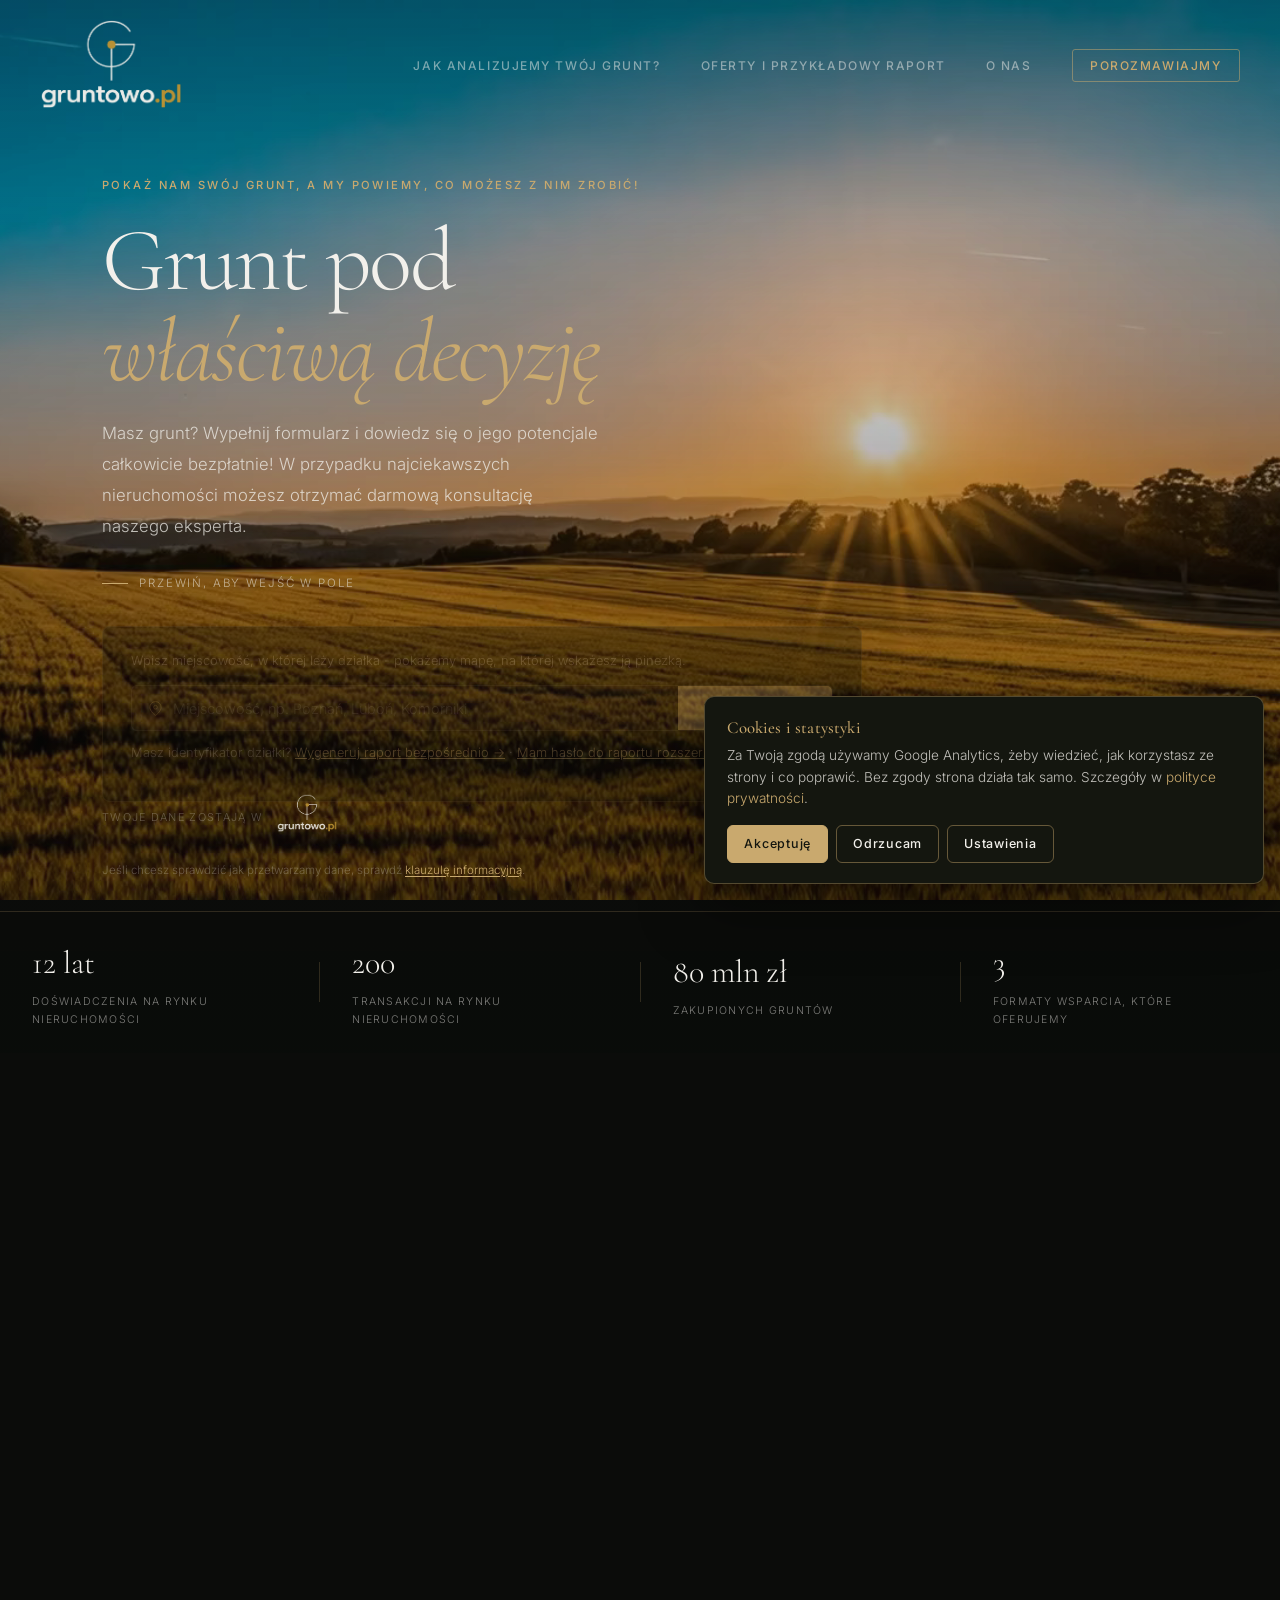
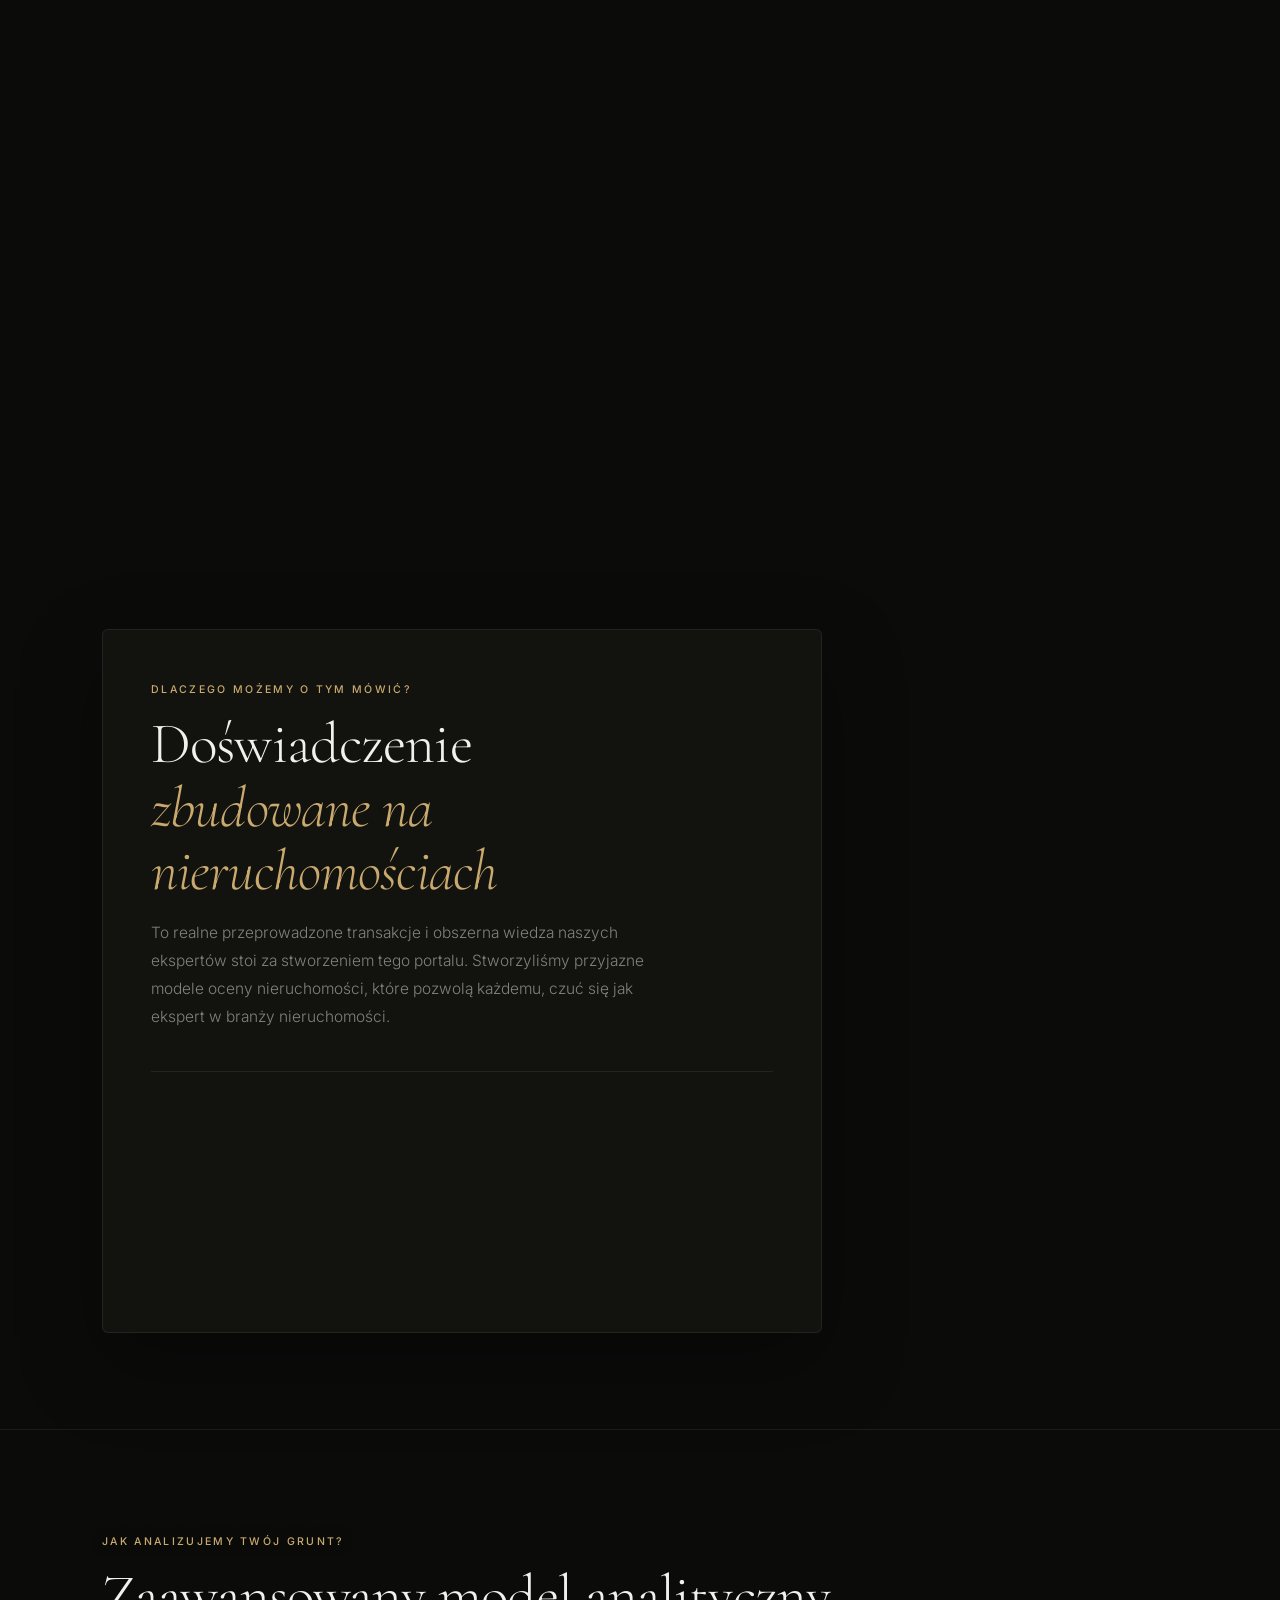
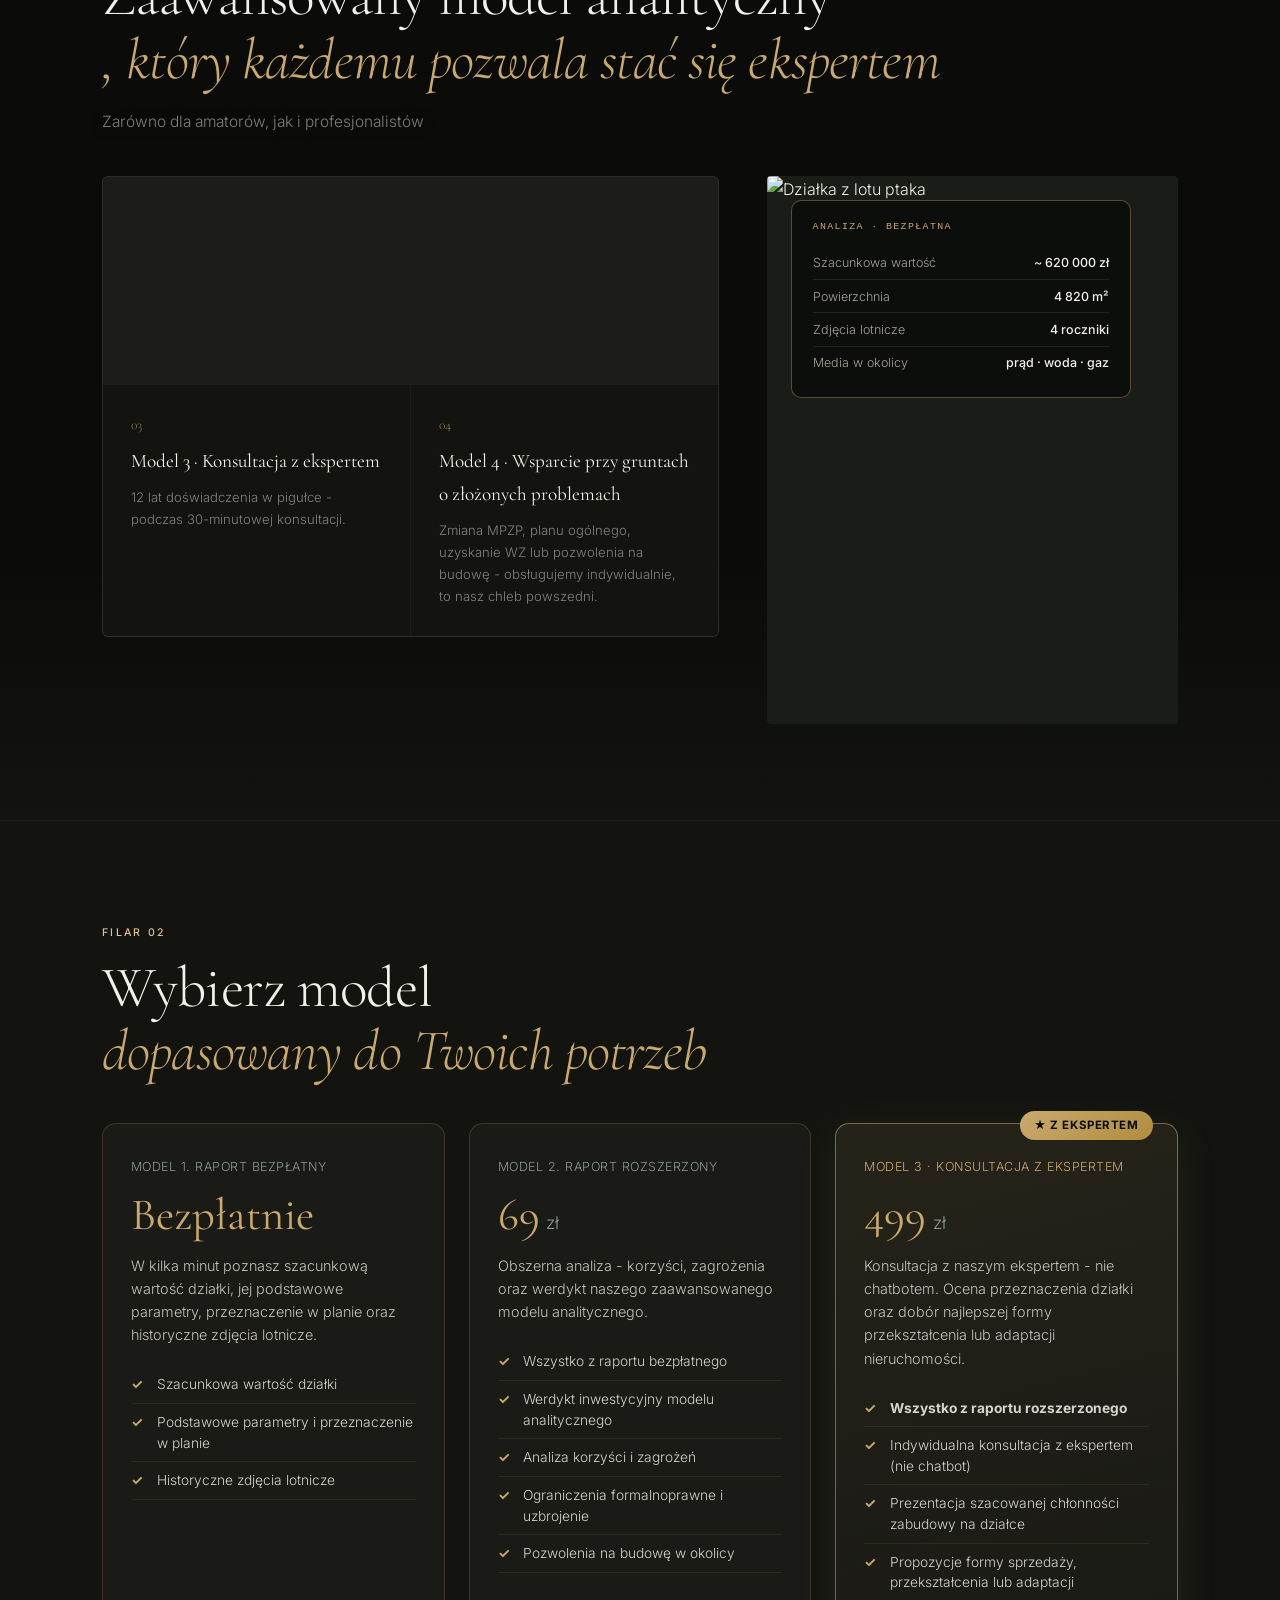
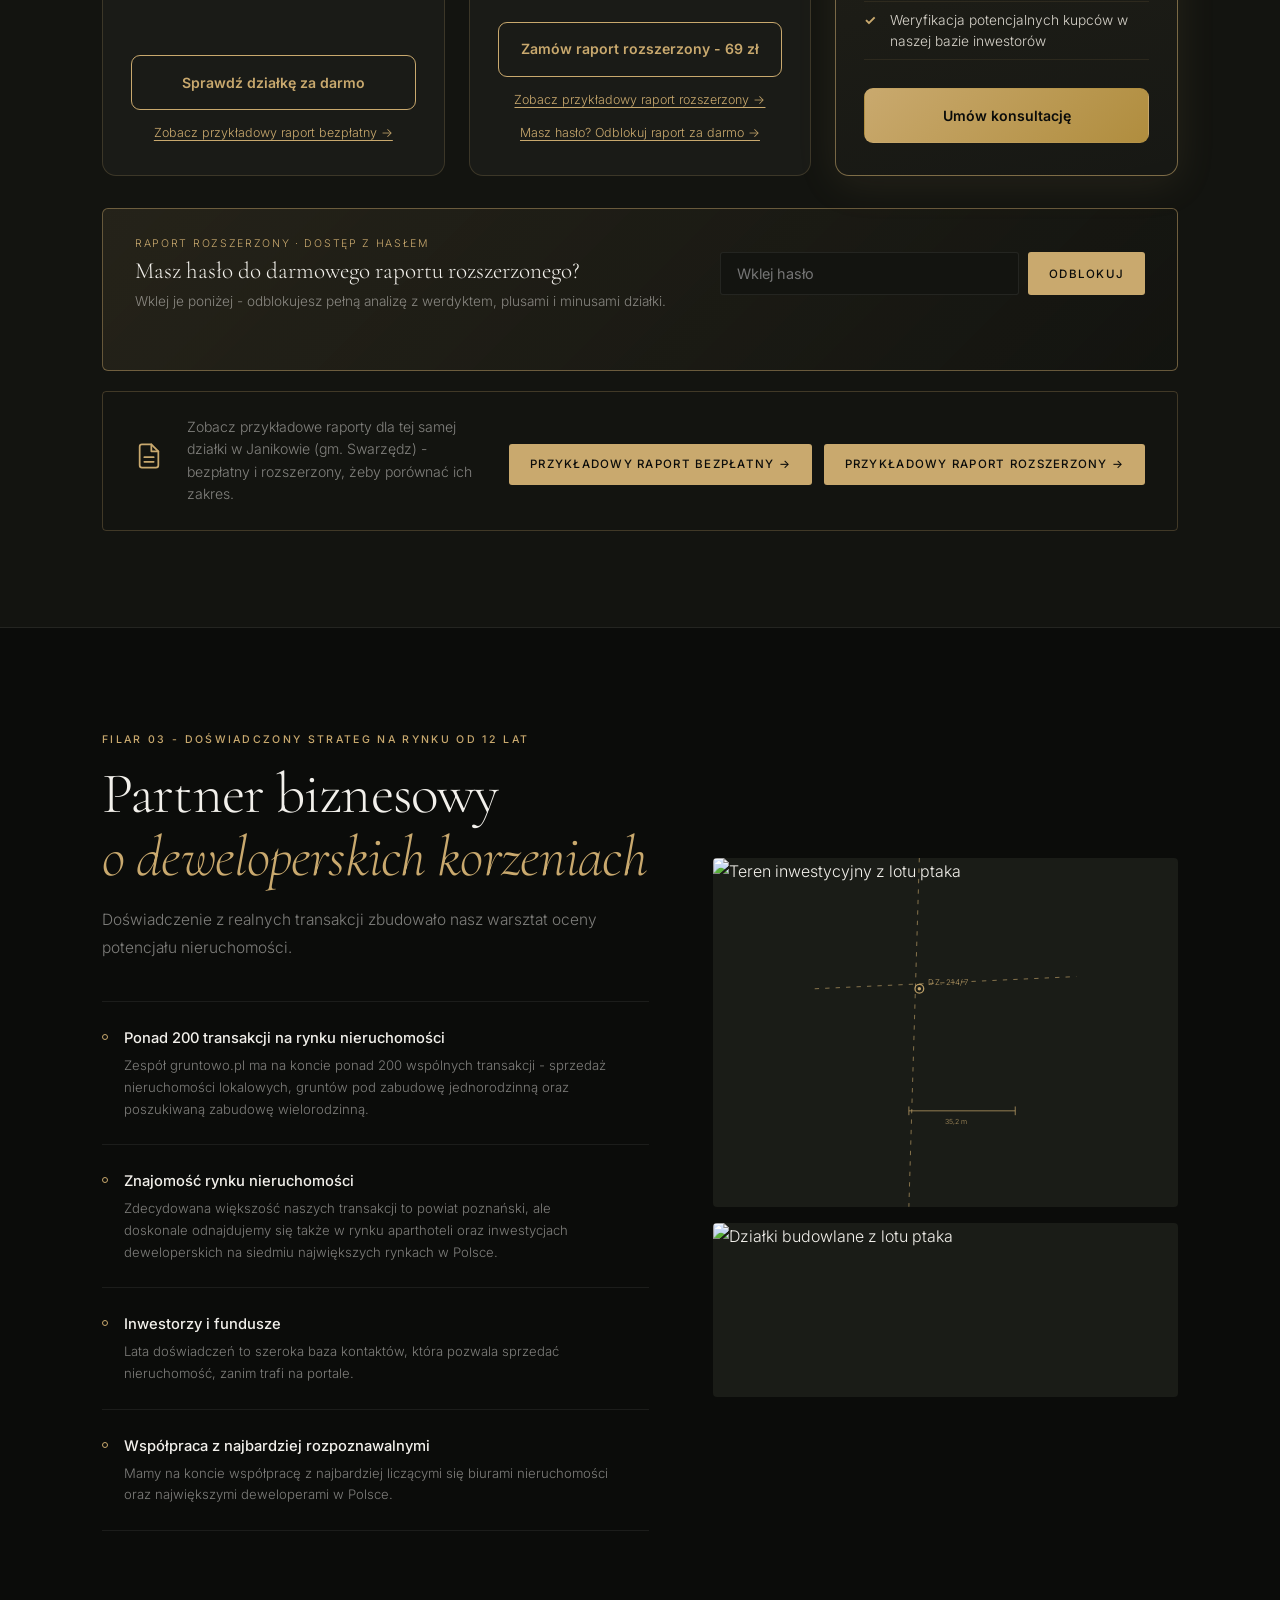
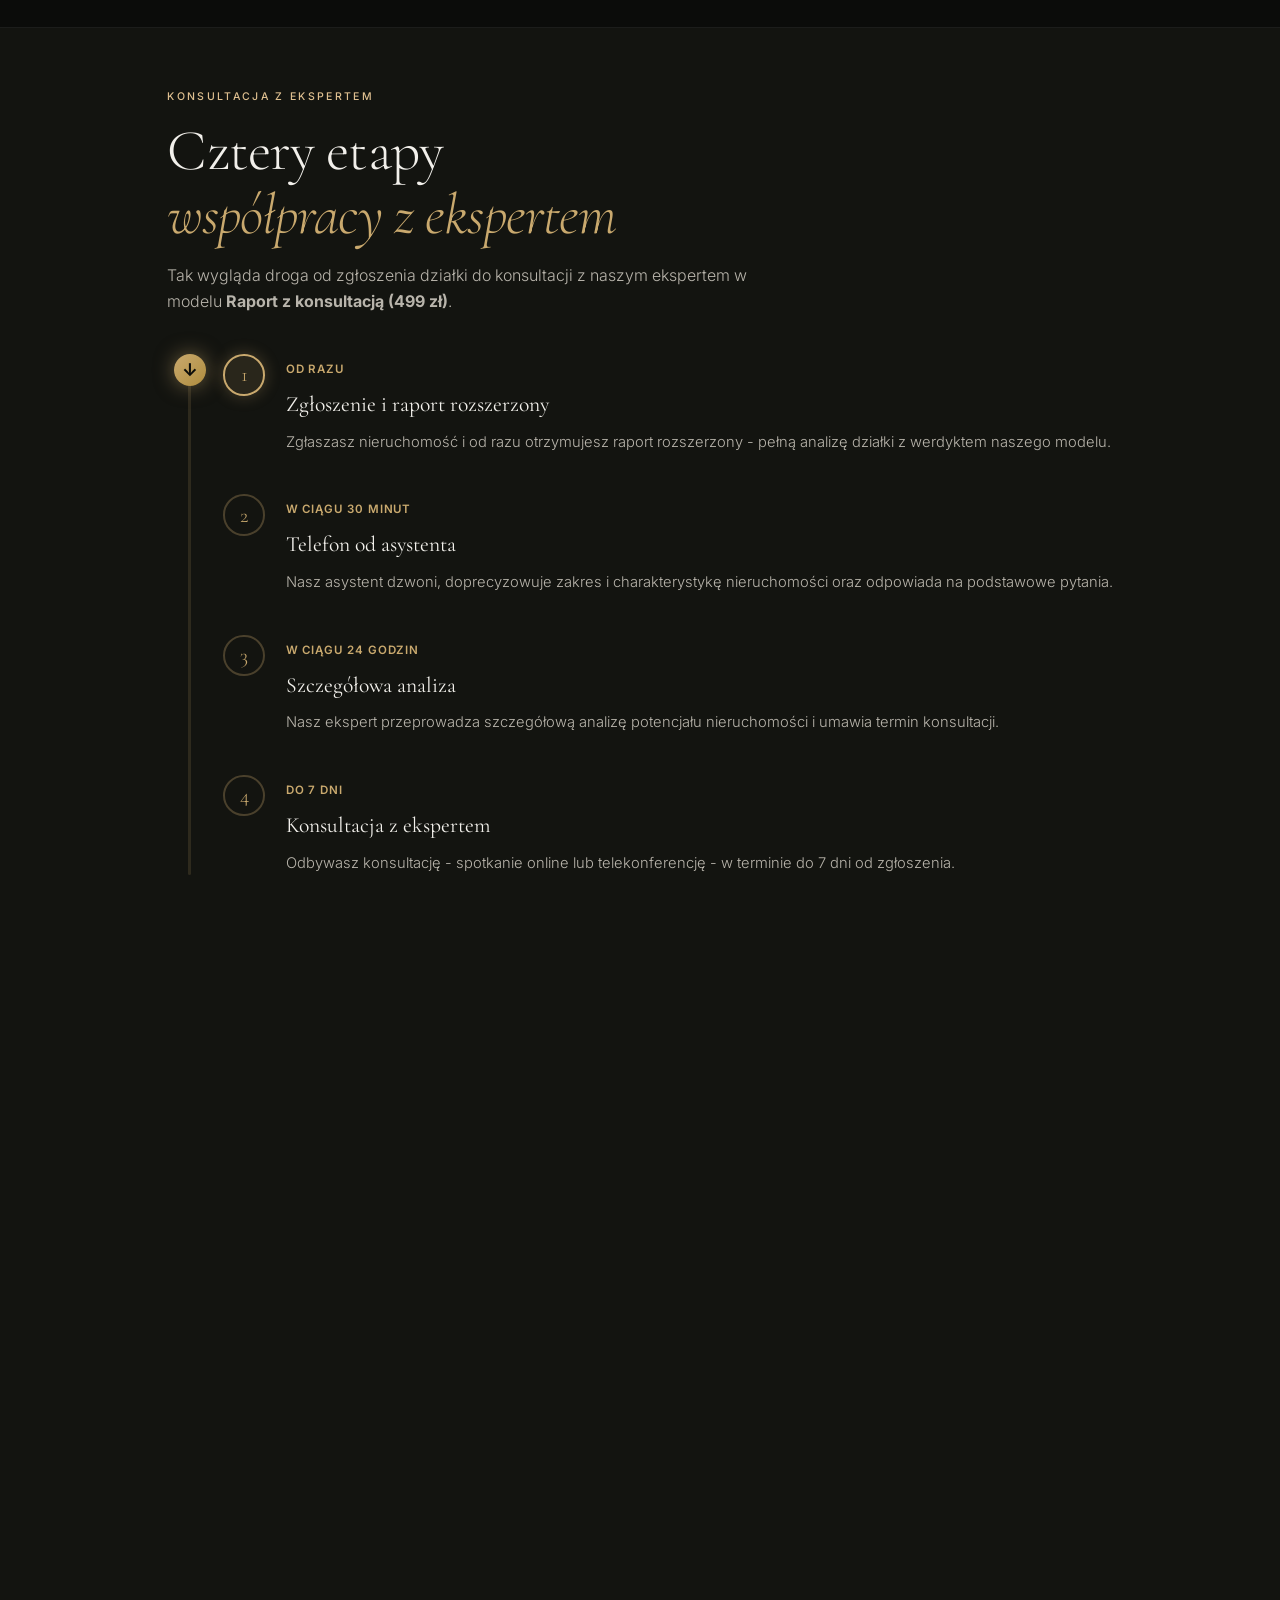
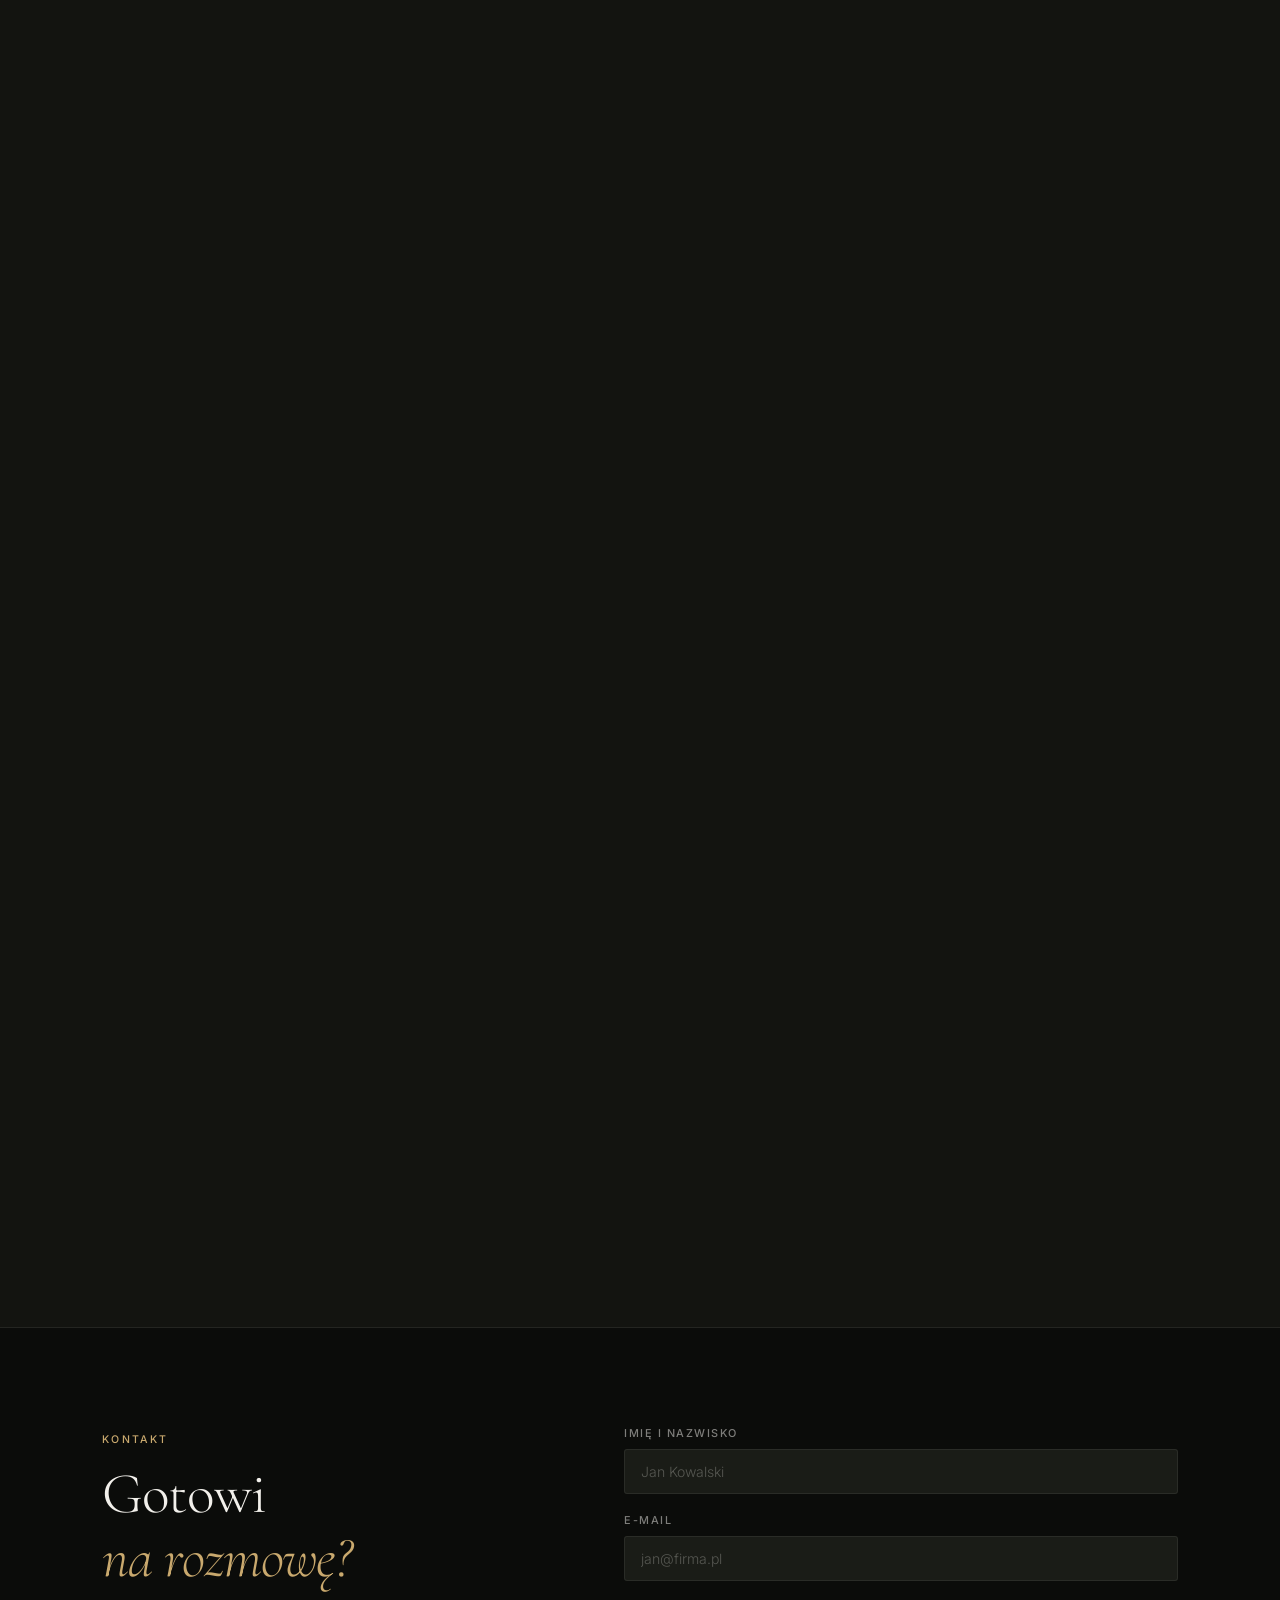
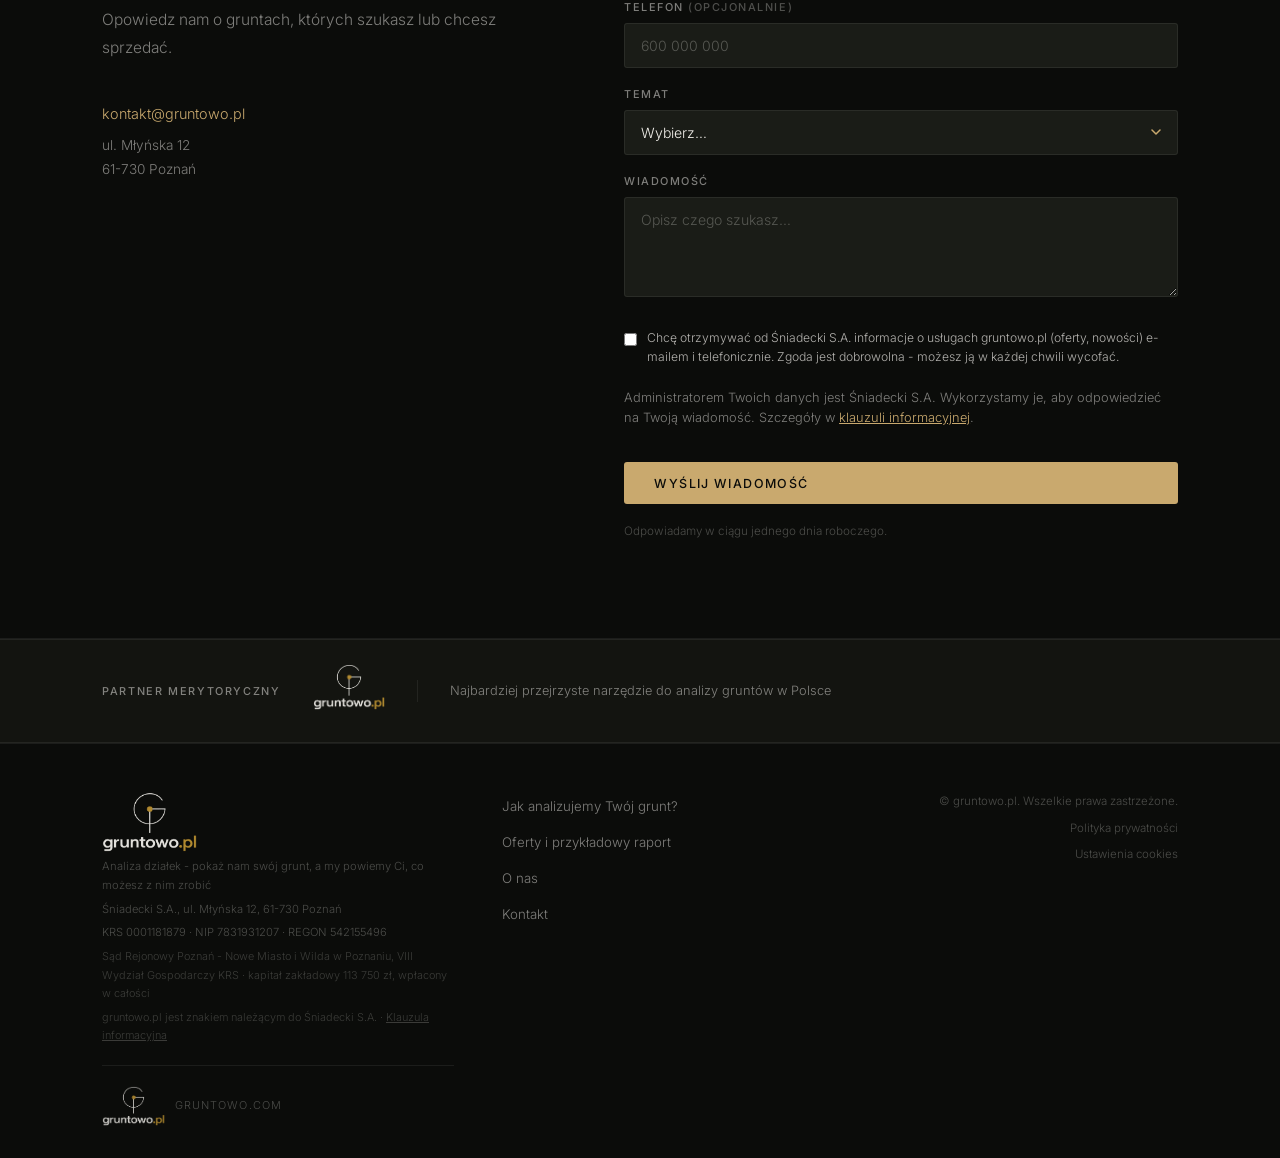
==== commit d15e322a: "Add files via upload" ====
--- a/index.html
+++ b/index.html
@@ -494,6 +494,6 @@
   <script src="zgody.js?v=2"></script>
   <script src="haslo.js?v=20261006"></script>
   <script src="lenis.min.js?v=1"></script>
-  <script src="main.js?v=56"></script>
+  <script src="main.js?v=58"></script>
 </body>
 </html>
--- a/style.css
+++ b/style.css
@@ -604,7 +604,7 @@
 .hero-scena { position: relative; }
 .hero.hero-przyklejone { position: sticky; top: 0; }
 /* Wyszukiwarka sterowana filmem (main.js): bez animacji wejscia, opacity/przesuniecie ustawia przewijanie */
-.hero.hero-sterowane .search-box { animation: none; transition: none; will-change: opacity, transform; }
+.hero.hero-sterowane .search-box { animation: none; transition: none; opacity: 1; transform: none; }
 .hero.hero-sterowane:not(.szukaj-widac) .hero-podpowiedz { opacity: 1; }
 /* Film jako tlo za hero, liczbami i sekcja "Doswiadczenie..." (main.js, tylko komputer) */
 .film-tlo { position: fixed; inset: 0; z-index: -1; pointer-events: none; background: #0b0c0a; opacity: 0; transition: opacity .9s ease; }
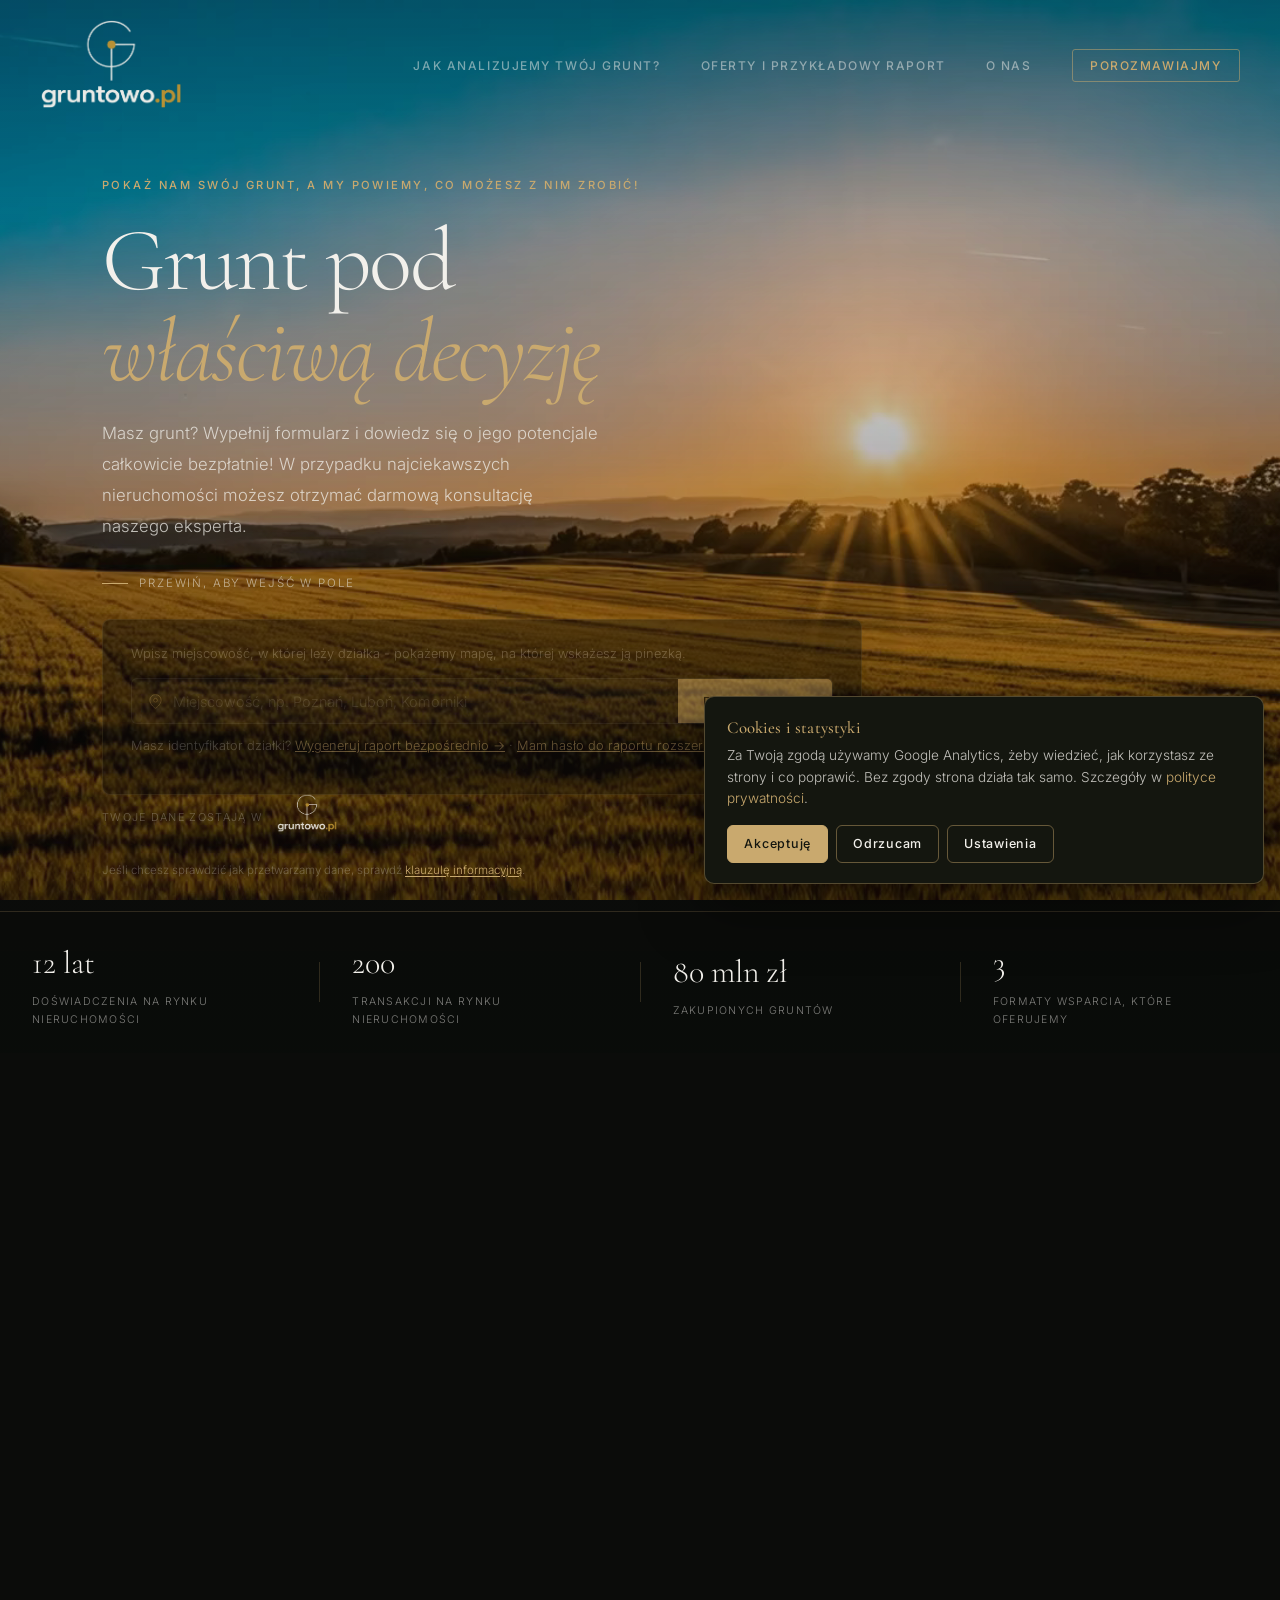
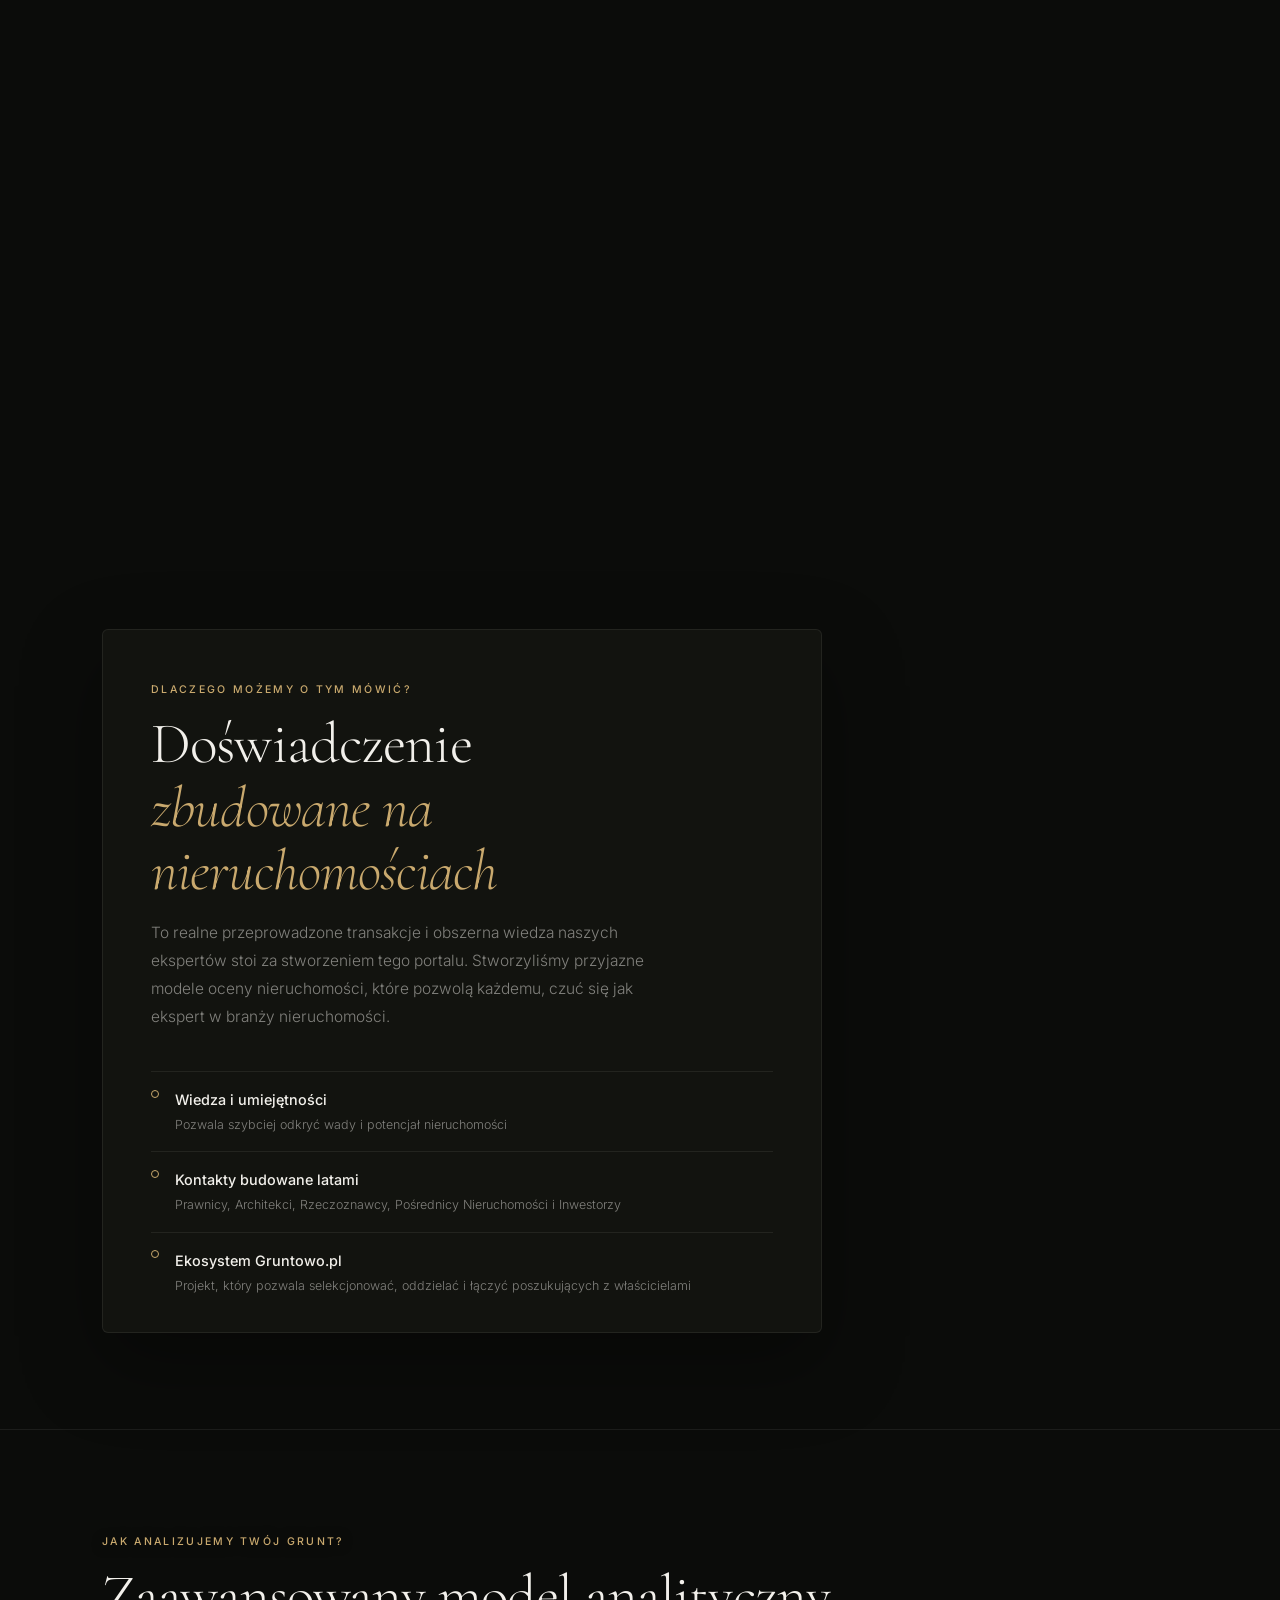
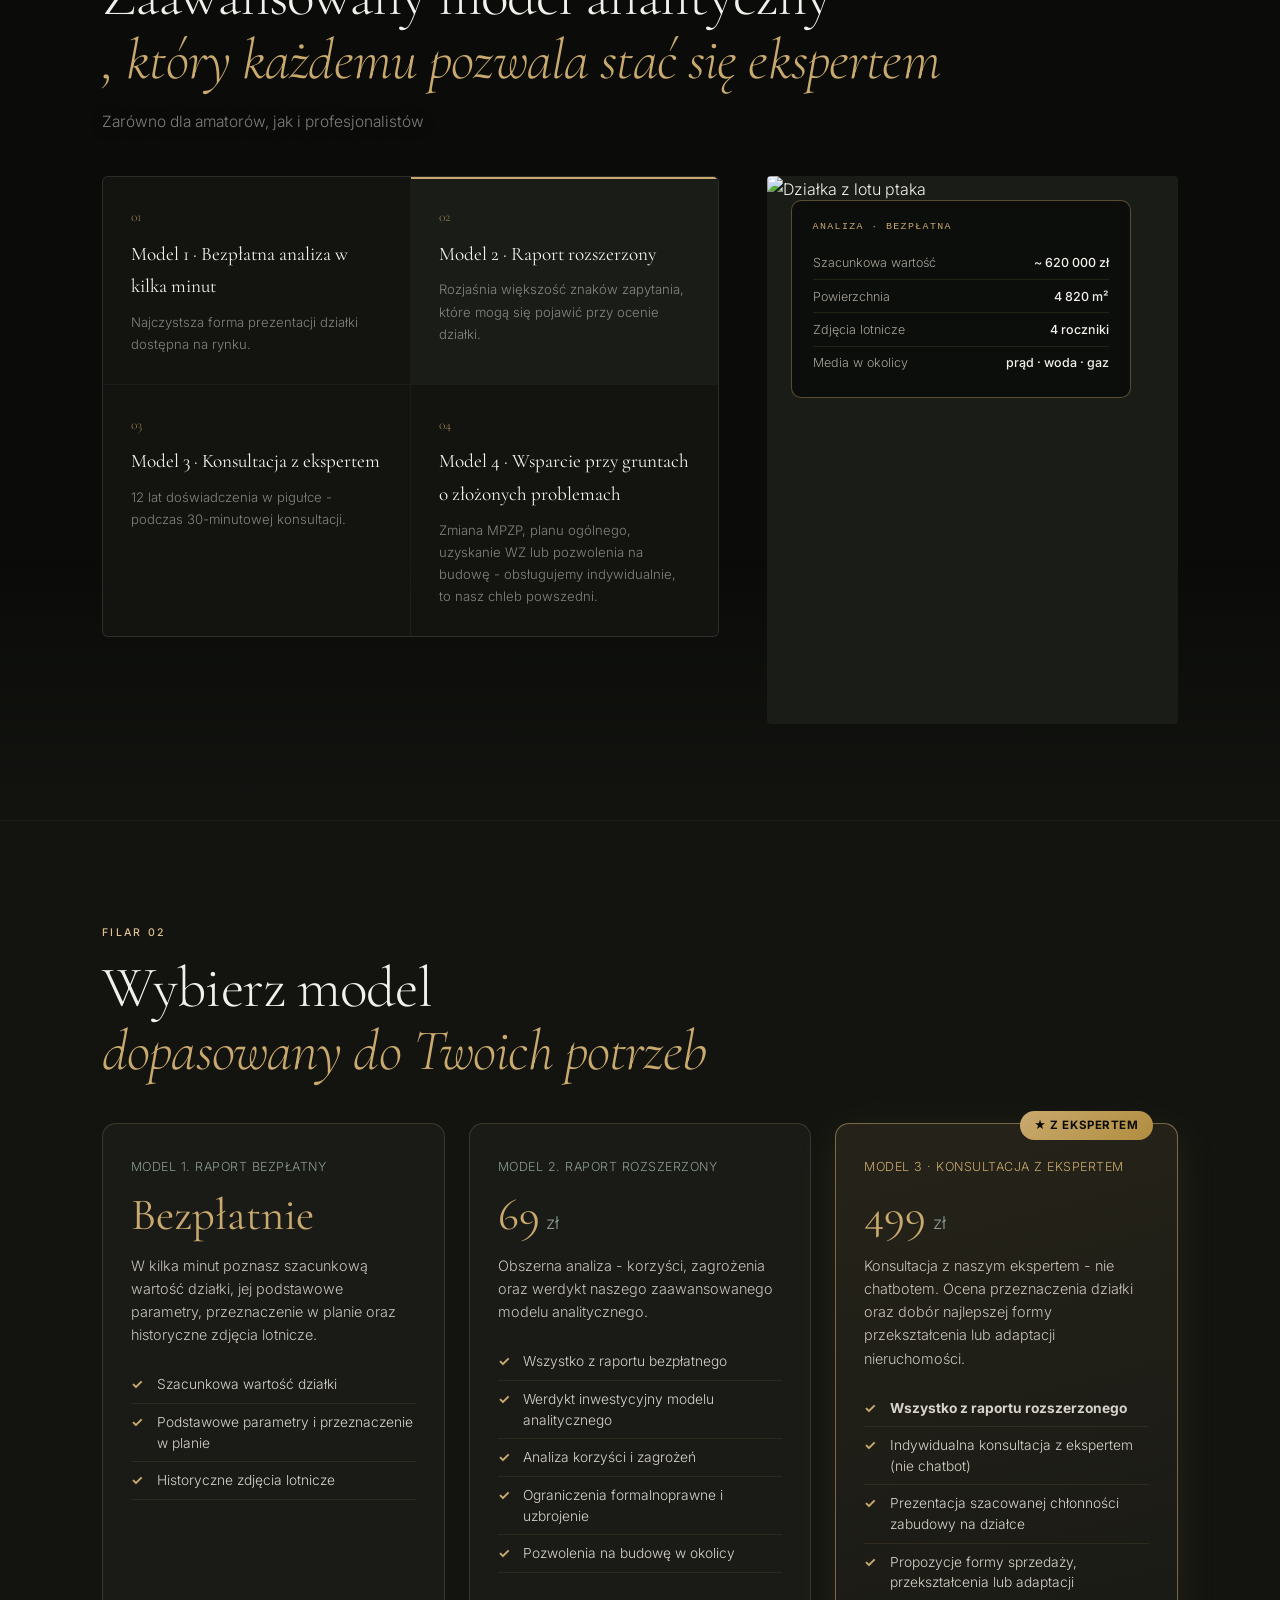
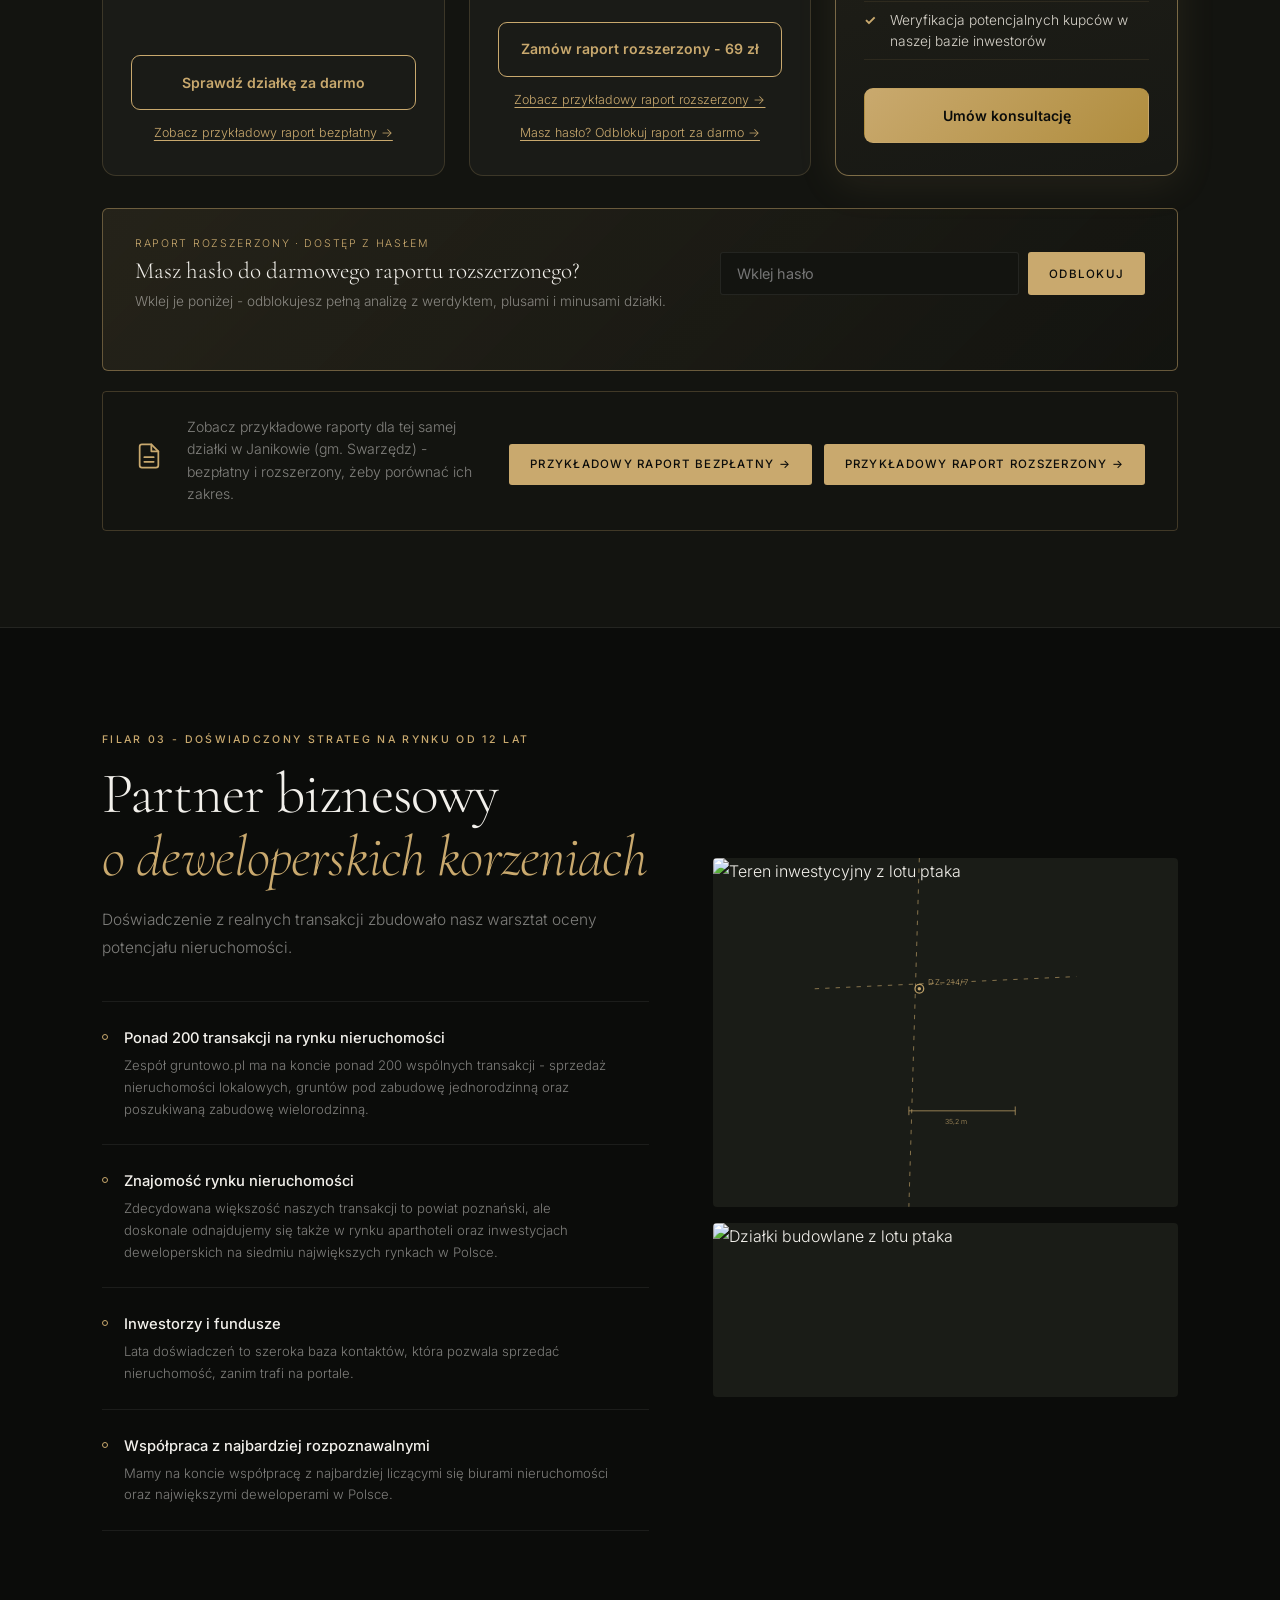
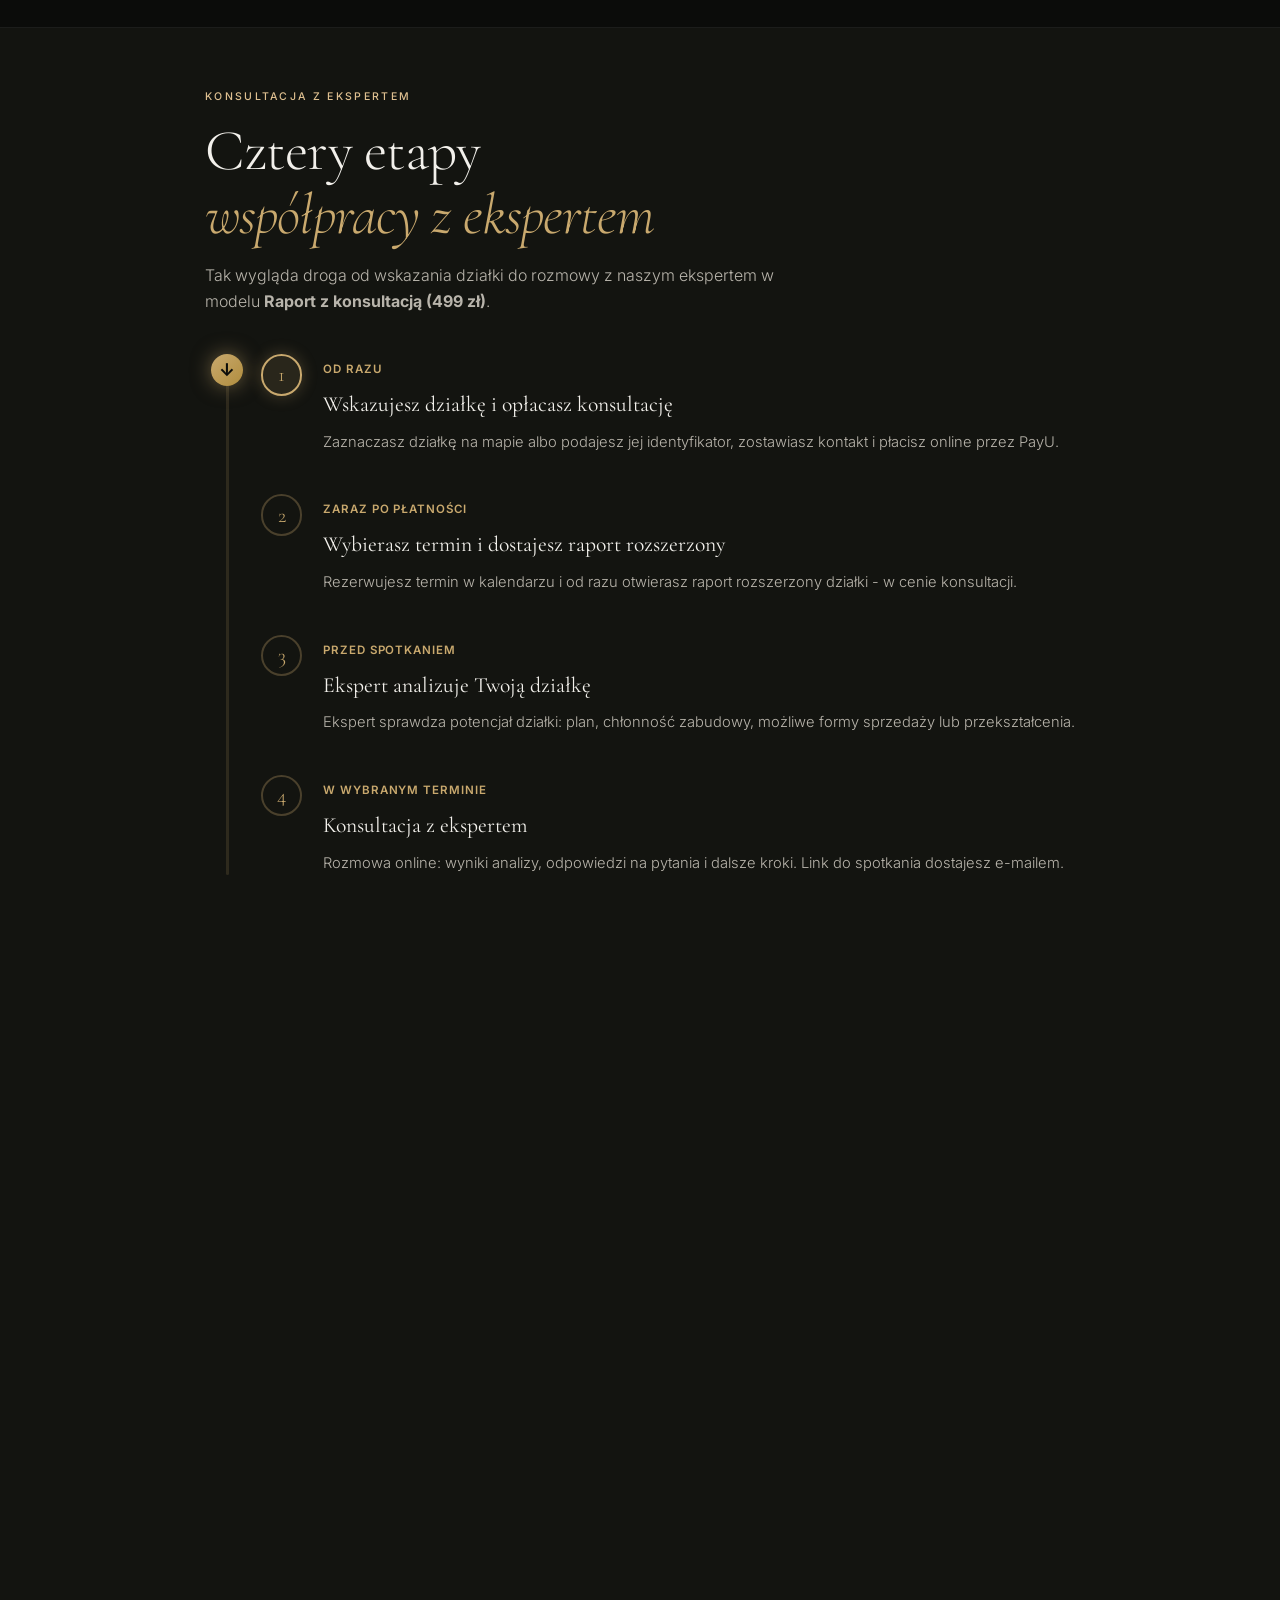
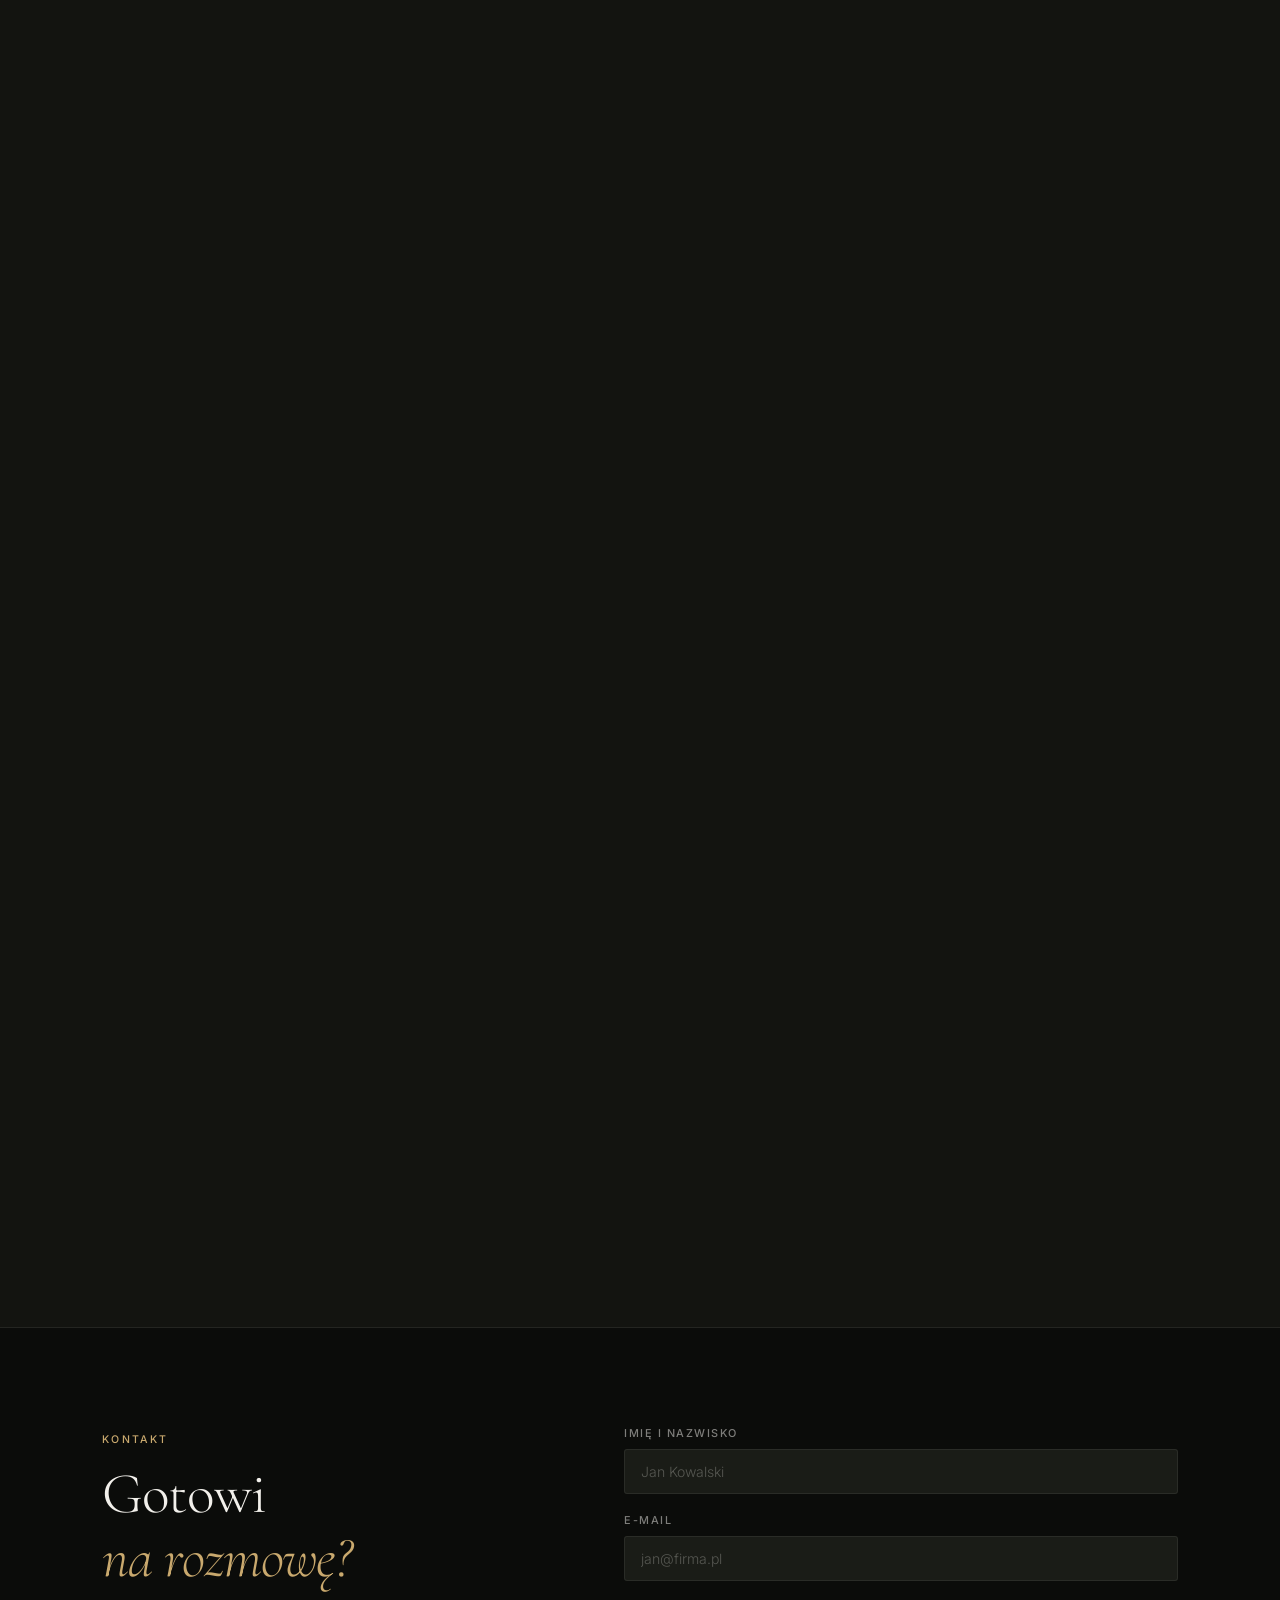
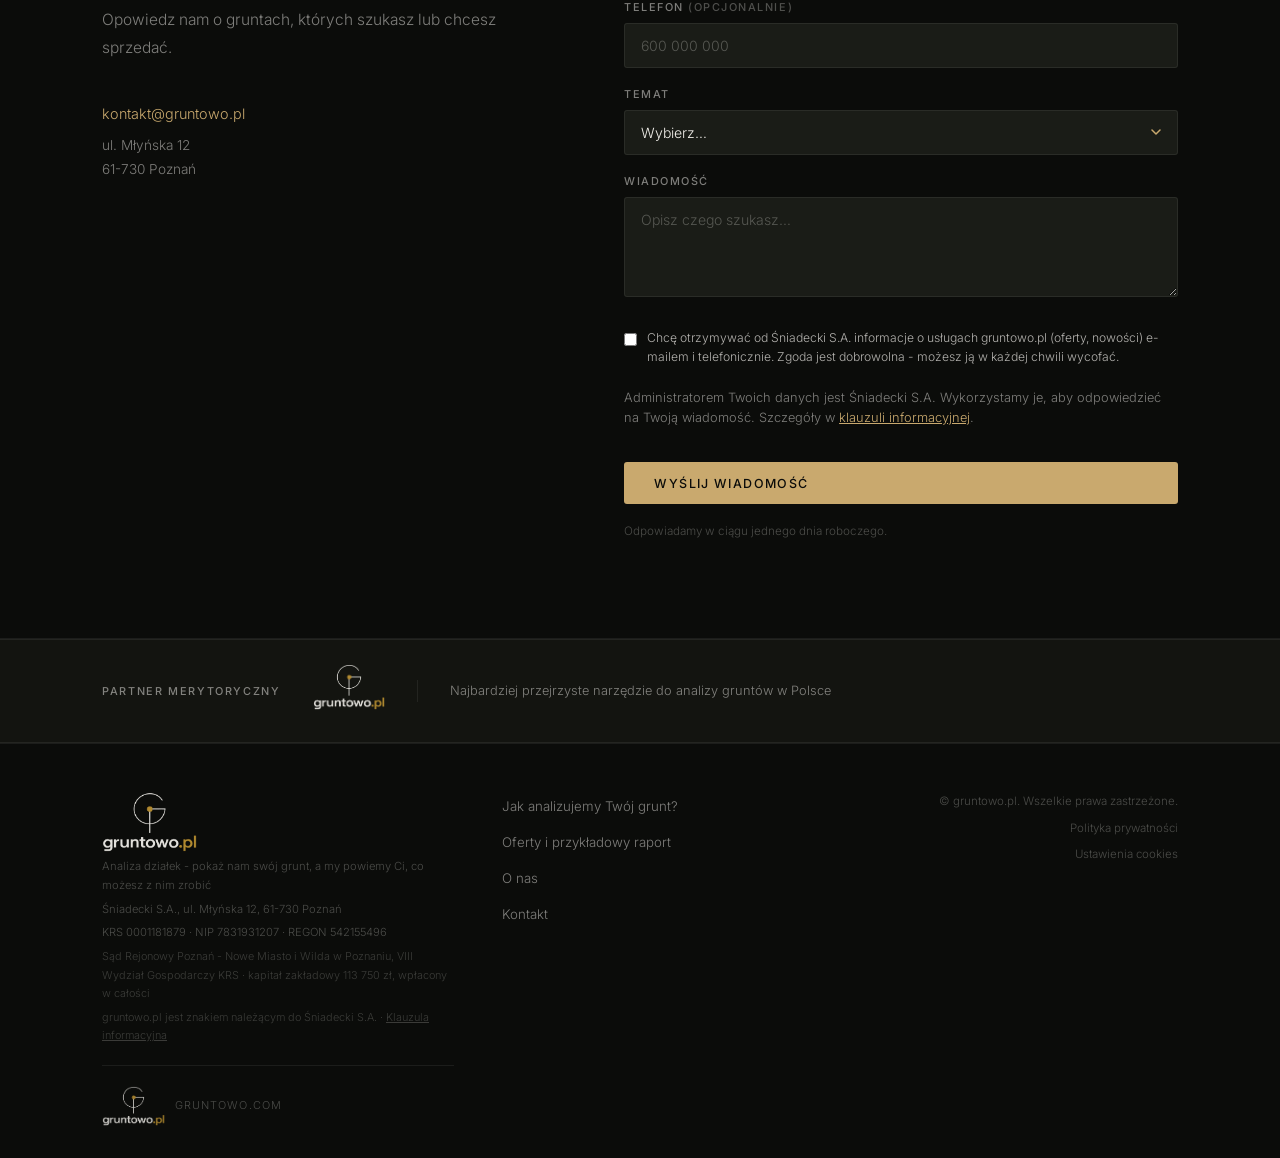
==== commit d2a20017: "Add files via upload" ====
--- a/index.html
+++ b/index.html
@@ -372,7 +372,7 @@
     <div class="container">
       <span class="tag tag-light">Konsultacja z ekspertem</span>
       <h2 class="h2 h2-light" data-cms="roadmap_title">Cztery etapy<br /><em>współpracy z ekspertem</em></h2>
-      <p class="etapy-intro">Tak wygląda droga od zgłoszenia działki do konsultacji z naszym ekspertem w modelu <strong>Raport z konsultacją (499 zł)</strong>.</p>
+      <p class="etapy-intro" data-cms="roadmap_intro">Tak wygląda droga od wskazania działki do rozmowy z naszym ekspertem w modelu <strong>Raport z konsultacją (499 zł)</strong>.</p>
 
       <div class="etapy" id="etapy">
         <div class="etapy-linia"><div class="etapy-strzalka" id="etapy-strzalka">↓</div></div>
@@ -380,33 +380,33 @@
           <div class="etap" data-etap="1">
             <div class="etap-num">1</div>
             <div class="etap-tresc">
-              <span class="etap-czas">Od razu</span>
-              <h3>Zgłoszenie i raport rozszerzony</h3>
-              <p>Zgłaszasz nieruchomość i od razu otrzymujesz raport rozszerzony - pełną analizę działki z werdyktem naszego modelu.</p>
+              <span class="etap-czas" data-cms="etap1_czas">Od razu</span>
+              <h3 data-cms="etap1_tytul">Wskazujesz działkę i opłacasz konsultację</h3>
+              <p data-cms="etap1_tekst">Zaznaczasz działkę na mapie albo podajesz jej identyfikator, zostawiasz kontakt i płacisz online przez PayU.</p>
             </div>
           </div>
           <div class="etap" data-etap="2">
             <div class="etap-num">2</div>
             <div class="etap-tresc">
-              <span class="etap-czas">W ciągu 30 minut</span>
-              <h3>Telefon od asystenta</h3>
-              <p>Nasz asystent dzwoni, doprecyzowuje zakres i charakterystykę nieruchomości oraz odpowiada na podstawowe pytania.</p>
+              <span class="etap-czas" data-cms="etap2_czas">Zaraz po płatności</span>
+              <h3 data-cms="etap2_tytul">Wybierasz termin i dostajesz raport rozszerzony</h3>
+              <p data-cms="etap2_tekst">Rezerwujesz termin w kalendarzu i od razu otwierasz raport rozszerzony działki - w cenie konsultacji.</p>
             </div>
           </div>
           <div class="etap" data-etap="3">
             <div class="etap-num">3</div>
             <div class="etap-tresc">
-              <span class="etap-czas">W ciągu 24 godzin</span>
-              <h3>Szczegółowa analiza</h3>
-              <p>Nasz ekspert przeprowadza szczegółową analizę potencjału nieruchomości i umawia termin konsultacji.</p>
+              <span class="etap-czas" data-cms="etap3_czas">Przed spotkaniem</span>
+              <h3 data-cms="etap3_tytul">Ekspert analizuje Twoją działkę</h3>
+              <p data-cms="etap3_tekst">Ekspert sprawdza potencjał działki: plan, chłonność zabudowy, możliwe formy sprzedaży lub przekształcenia.</p>
             </div>
           </div>
           <div class="etap" data-etap="4">
             <div class="etap-num">4</div>
             <div class="etap-tresc">
-              <span class="etap-czas">Do 7 dni</span>
-              <h3>Konsultacja z ekspertem</h3>
-              <p>Odbywasz konsultację - spotkanie online lub telekonferencję - w terminie do 7 dni od zgłoszenia.</p>
+              <span class="etap-czas" data-cms="etap4_czas">W wybranym terminie</span>
+              <h3 data-cms="etap4_tytul">Konsultacja z ekspertem</h3>
+              <p data-cms="etap4_tekst">Rozmowa online: wyniki analizy, odpowiedzi na pytania i dalsze kroki. Link do spotkania dostajesz e-mailem.</p>
             </div>
           </div>
         </div>
@@ -494,6 +494,6 @@
   <script src="zgody.js?v=2"></script>
   <script src="haslo.js?v=20261006"></script>
   <script src="lenis.min.js?v=1"></script>
-  <script src="main.js?v=58"></script>
+  <script src="main.js?v=59"></script>
 </body>
 </html>
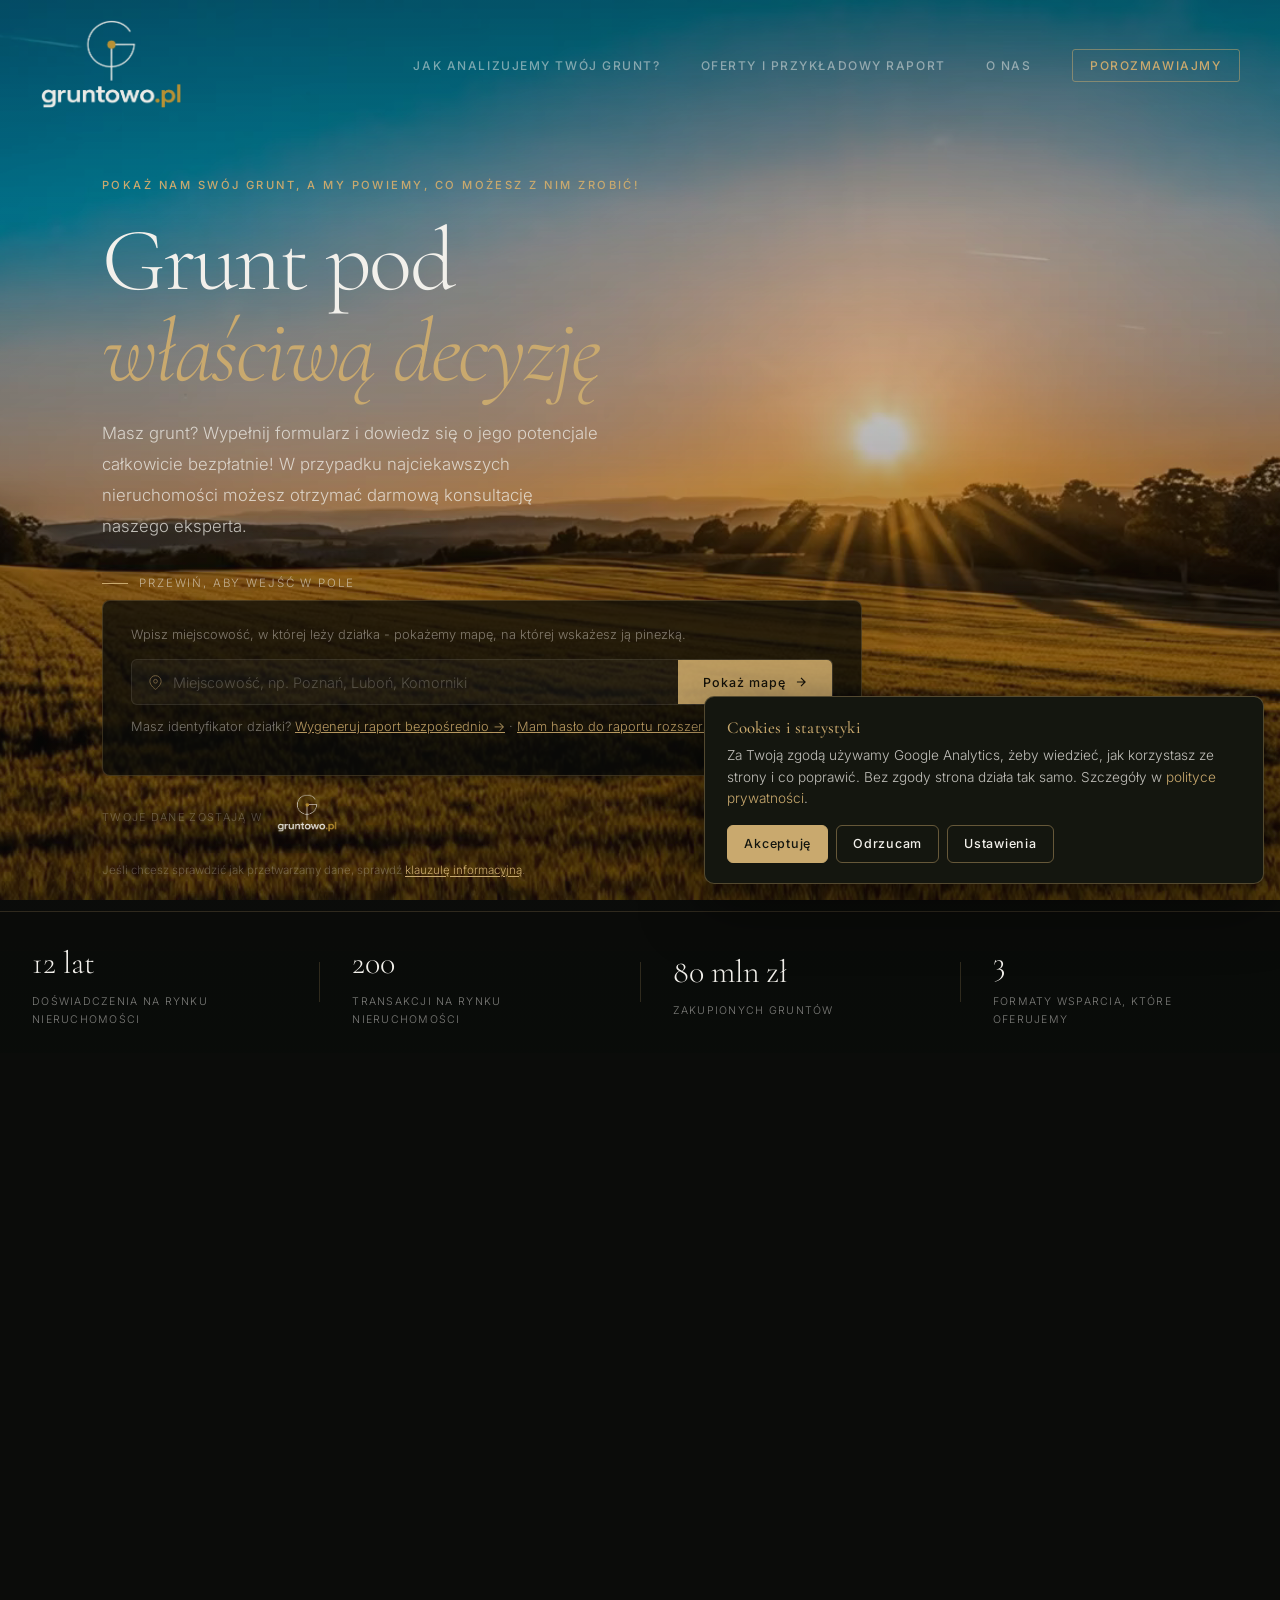
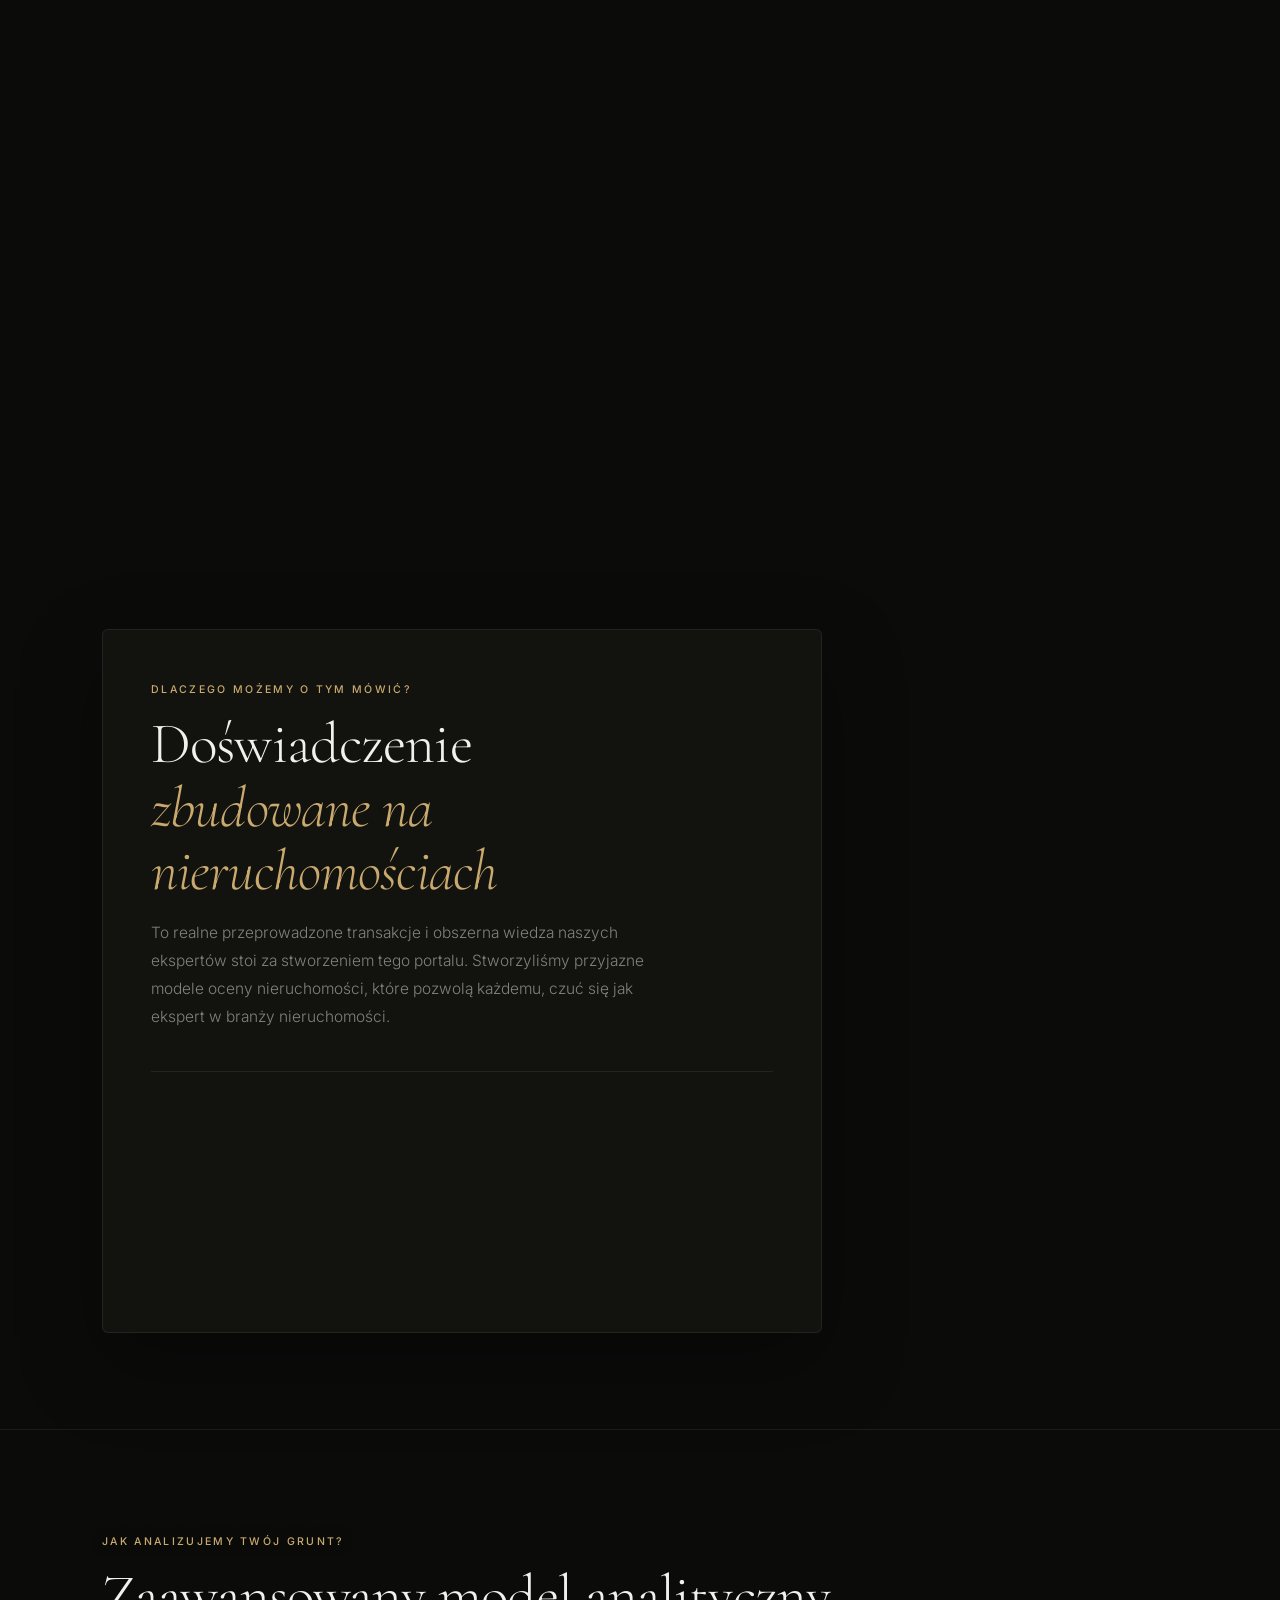
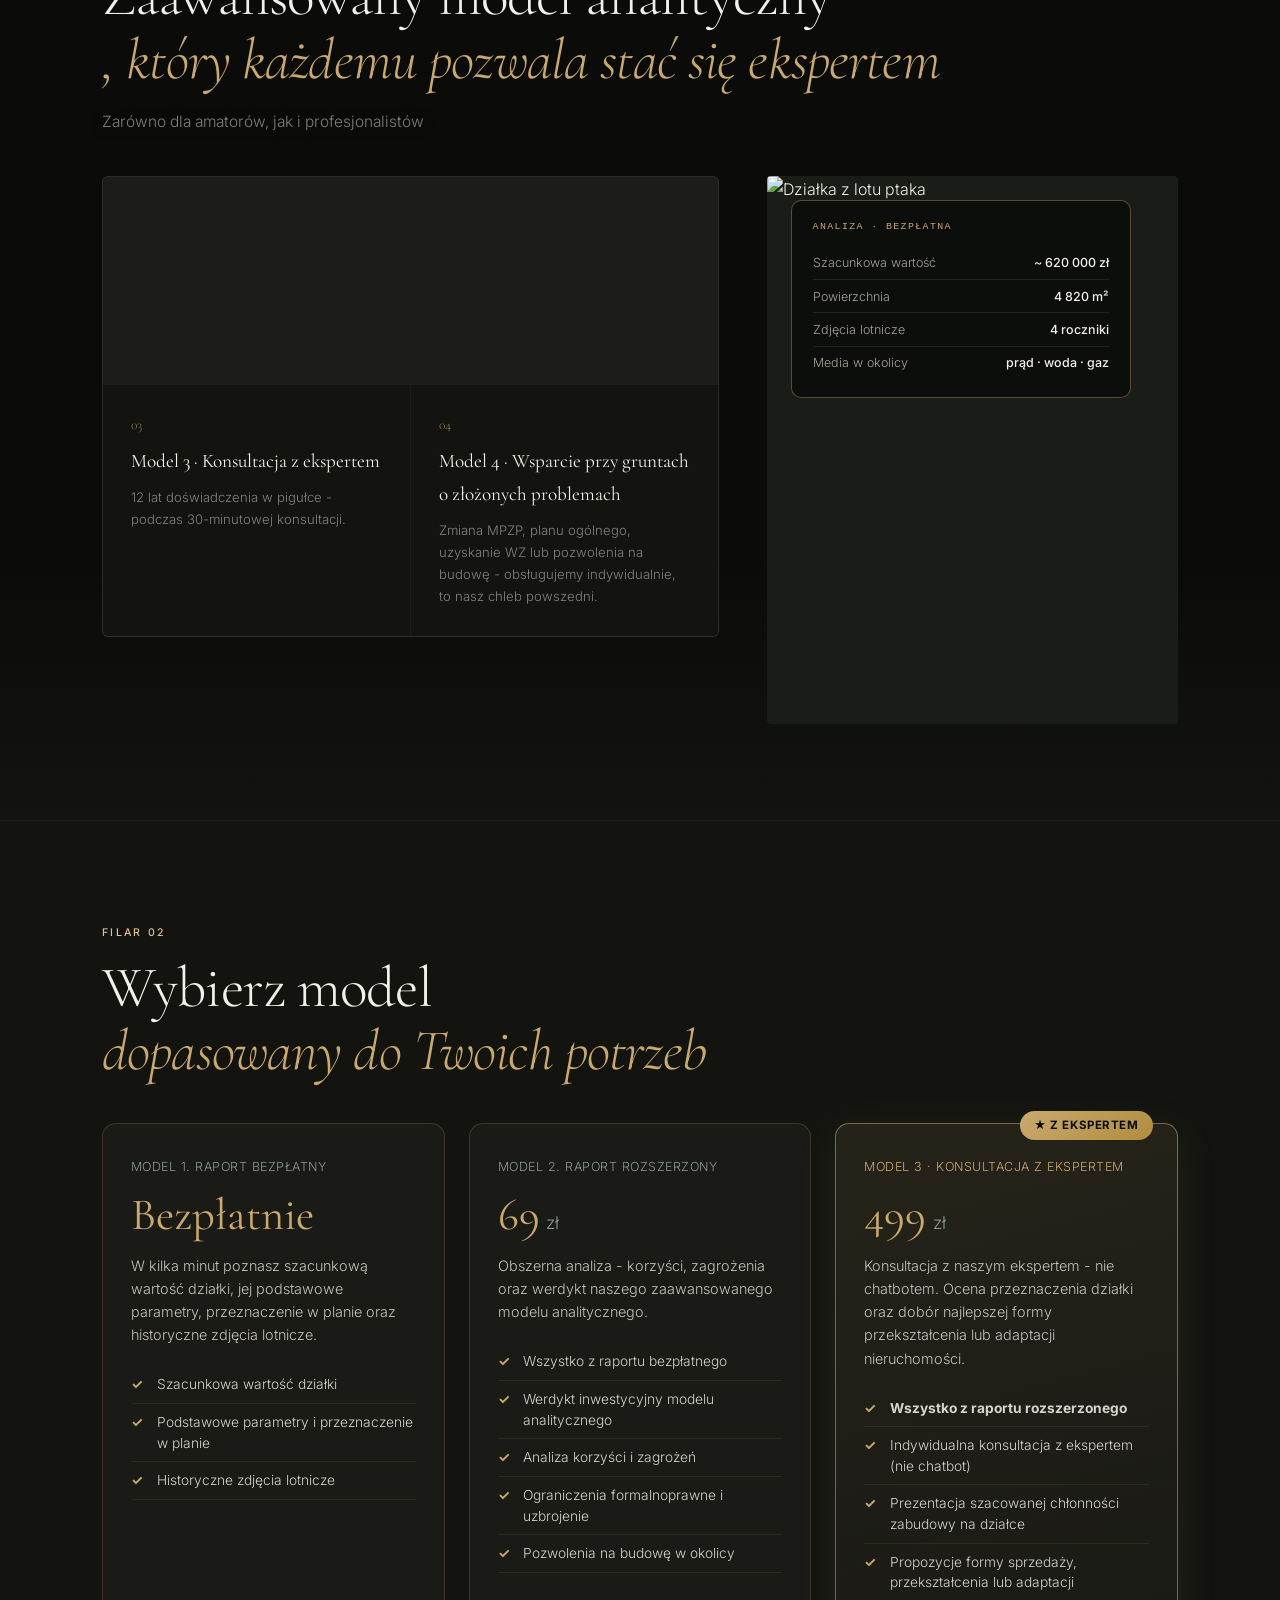
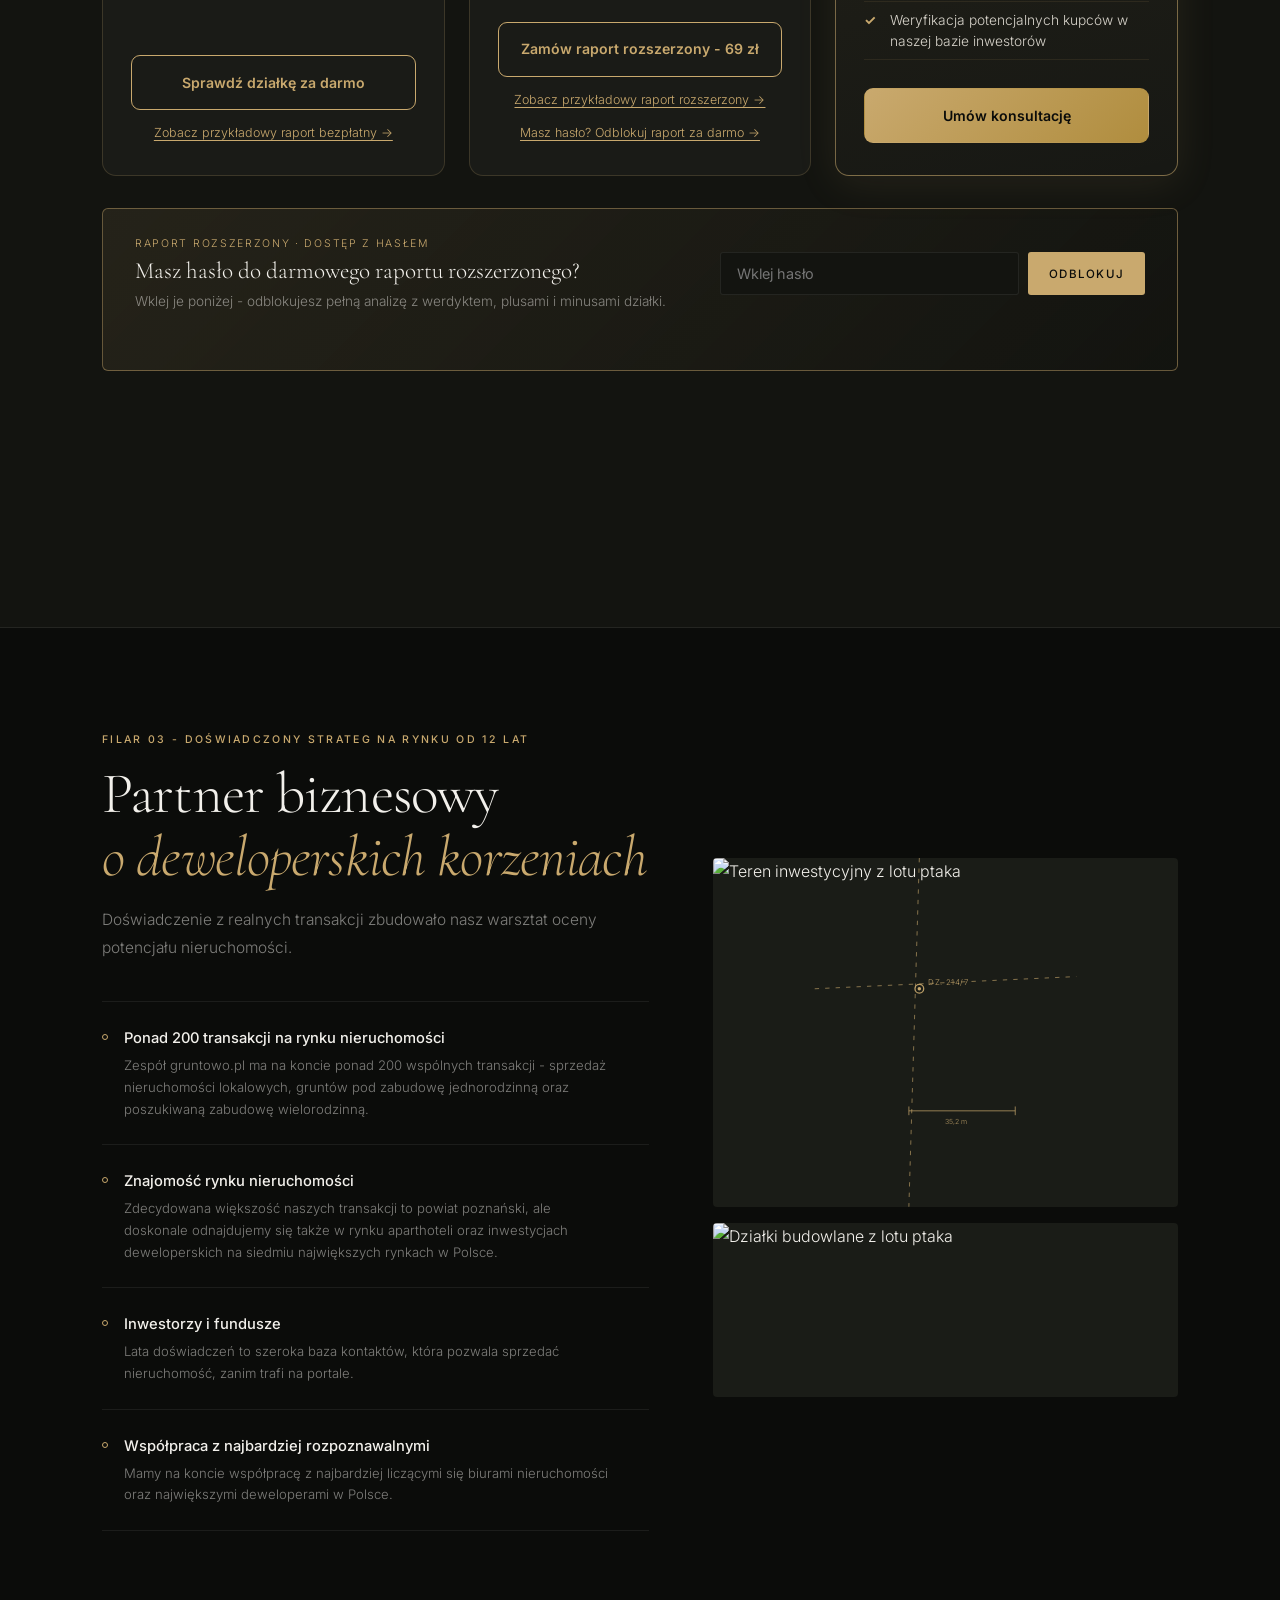
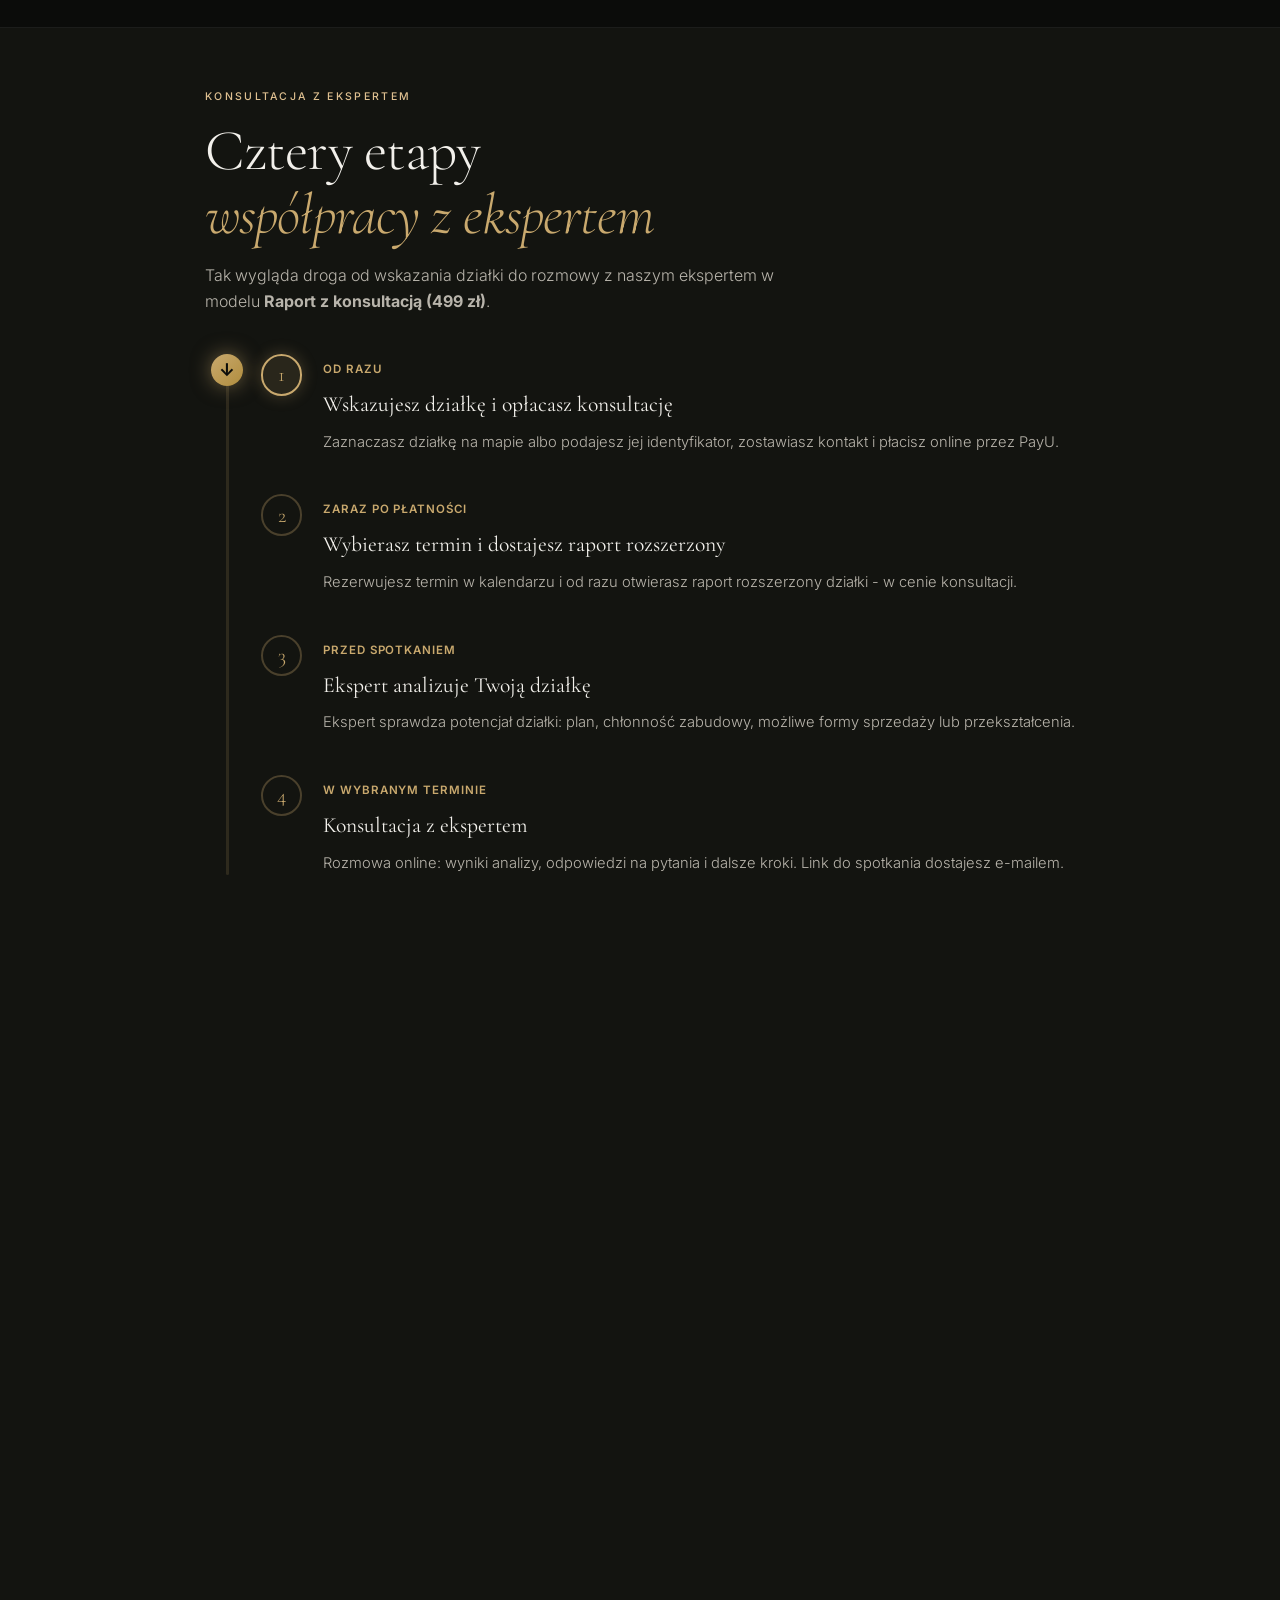
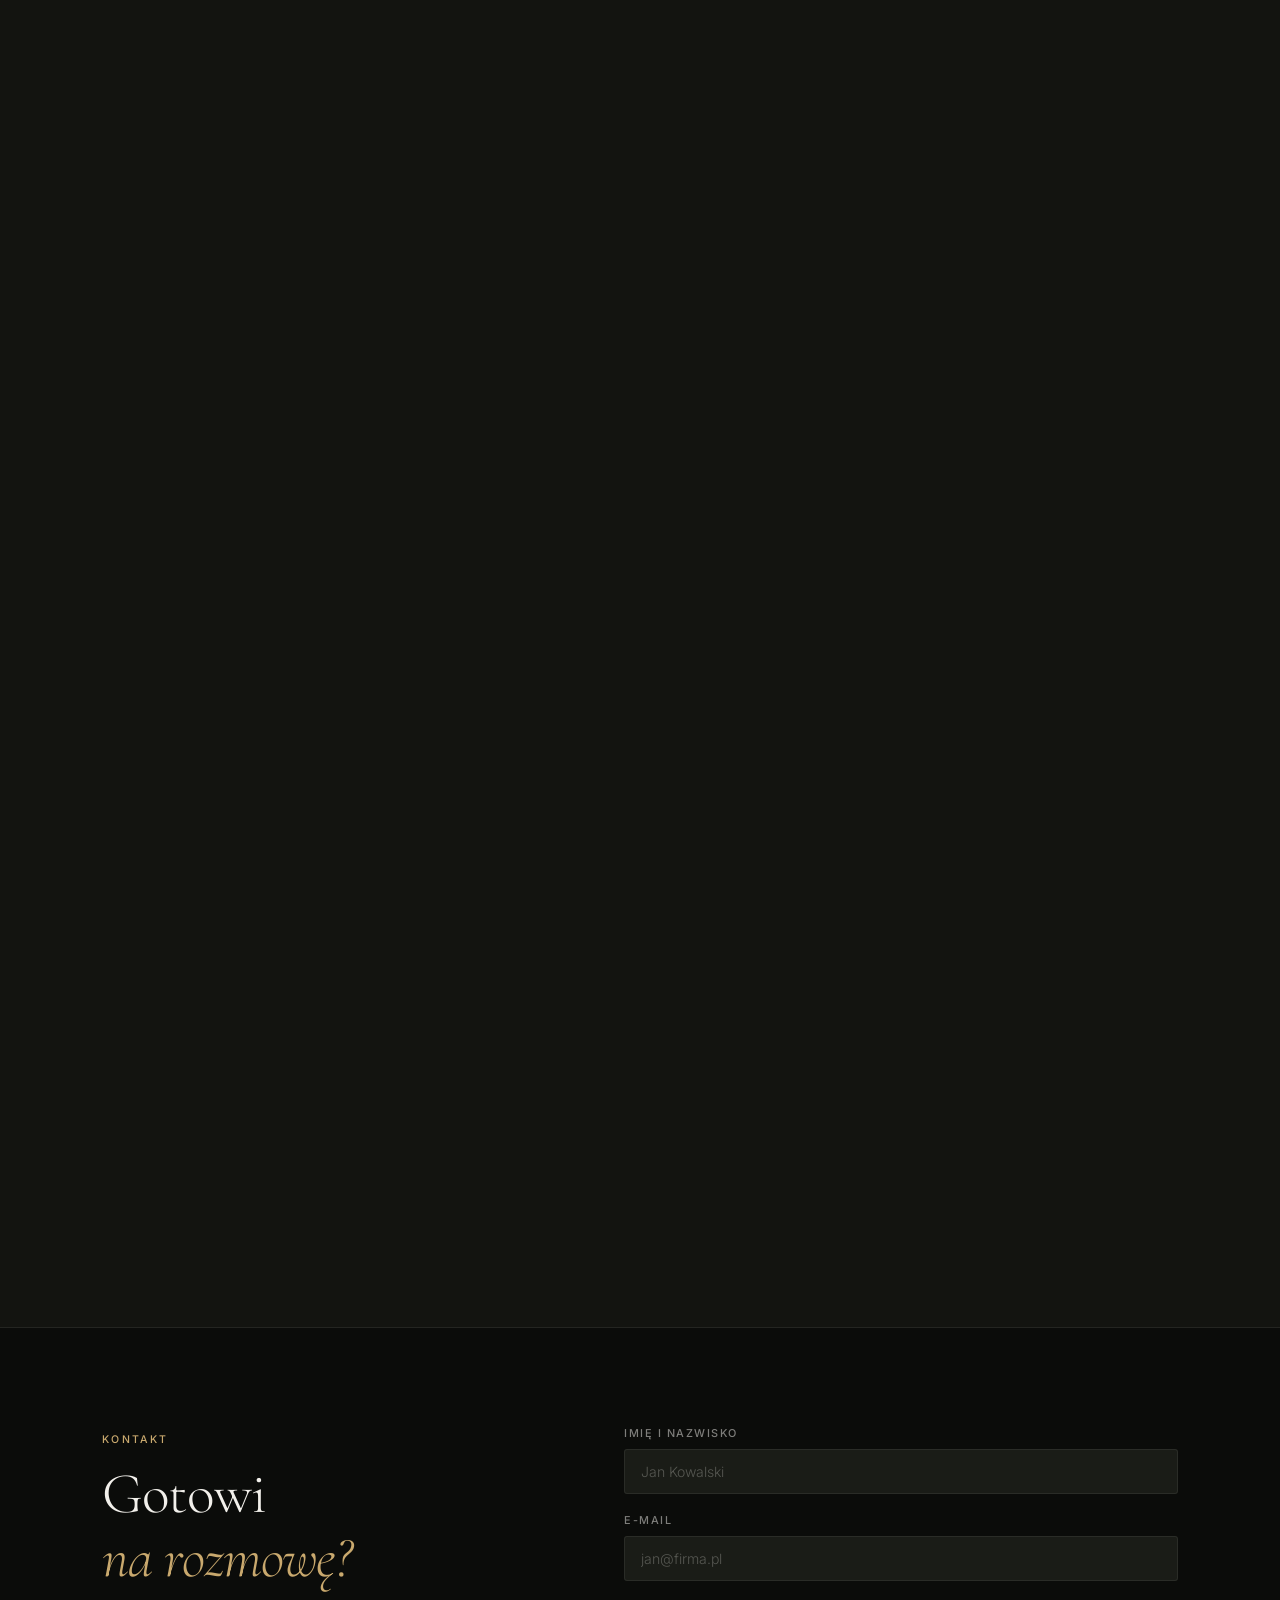
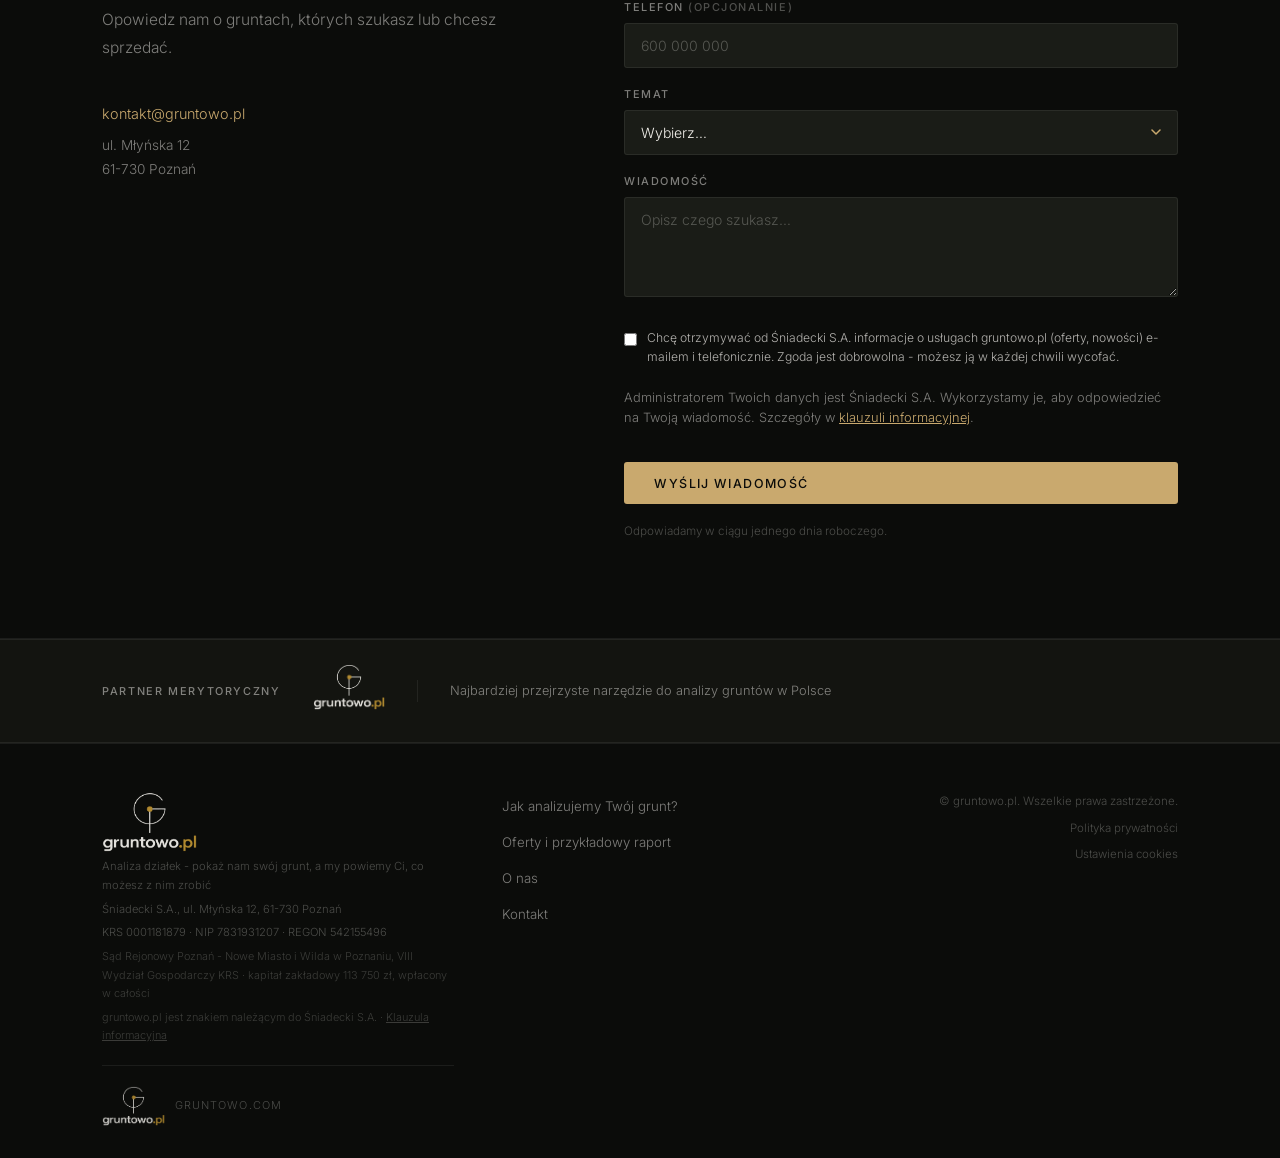
==== commit aeca416a: "Add files via upload" ====
--- a/index.html
+++ b/index.html
@@ -494,6 +494,6 @@
   <script src="zgody.js?v=2"></script>
   <script src="haslo.js?v=20261006"></script>
   <script src="lenis.min.js?v=1"></script>
-  <script src="main.js?v=59"></script>
+  <script src="main.js?v=60"></script>
 </body>
 </html>
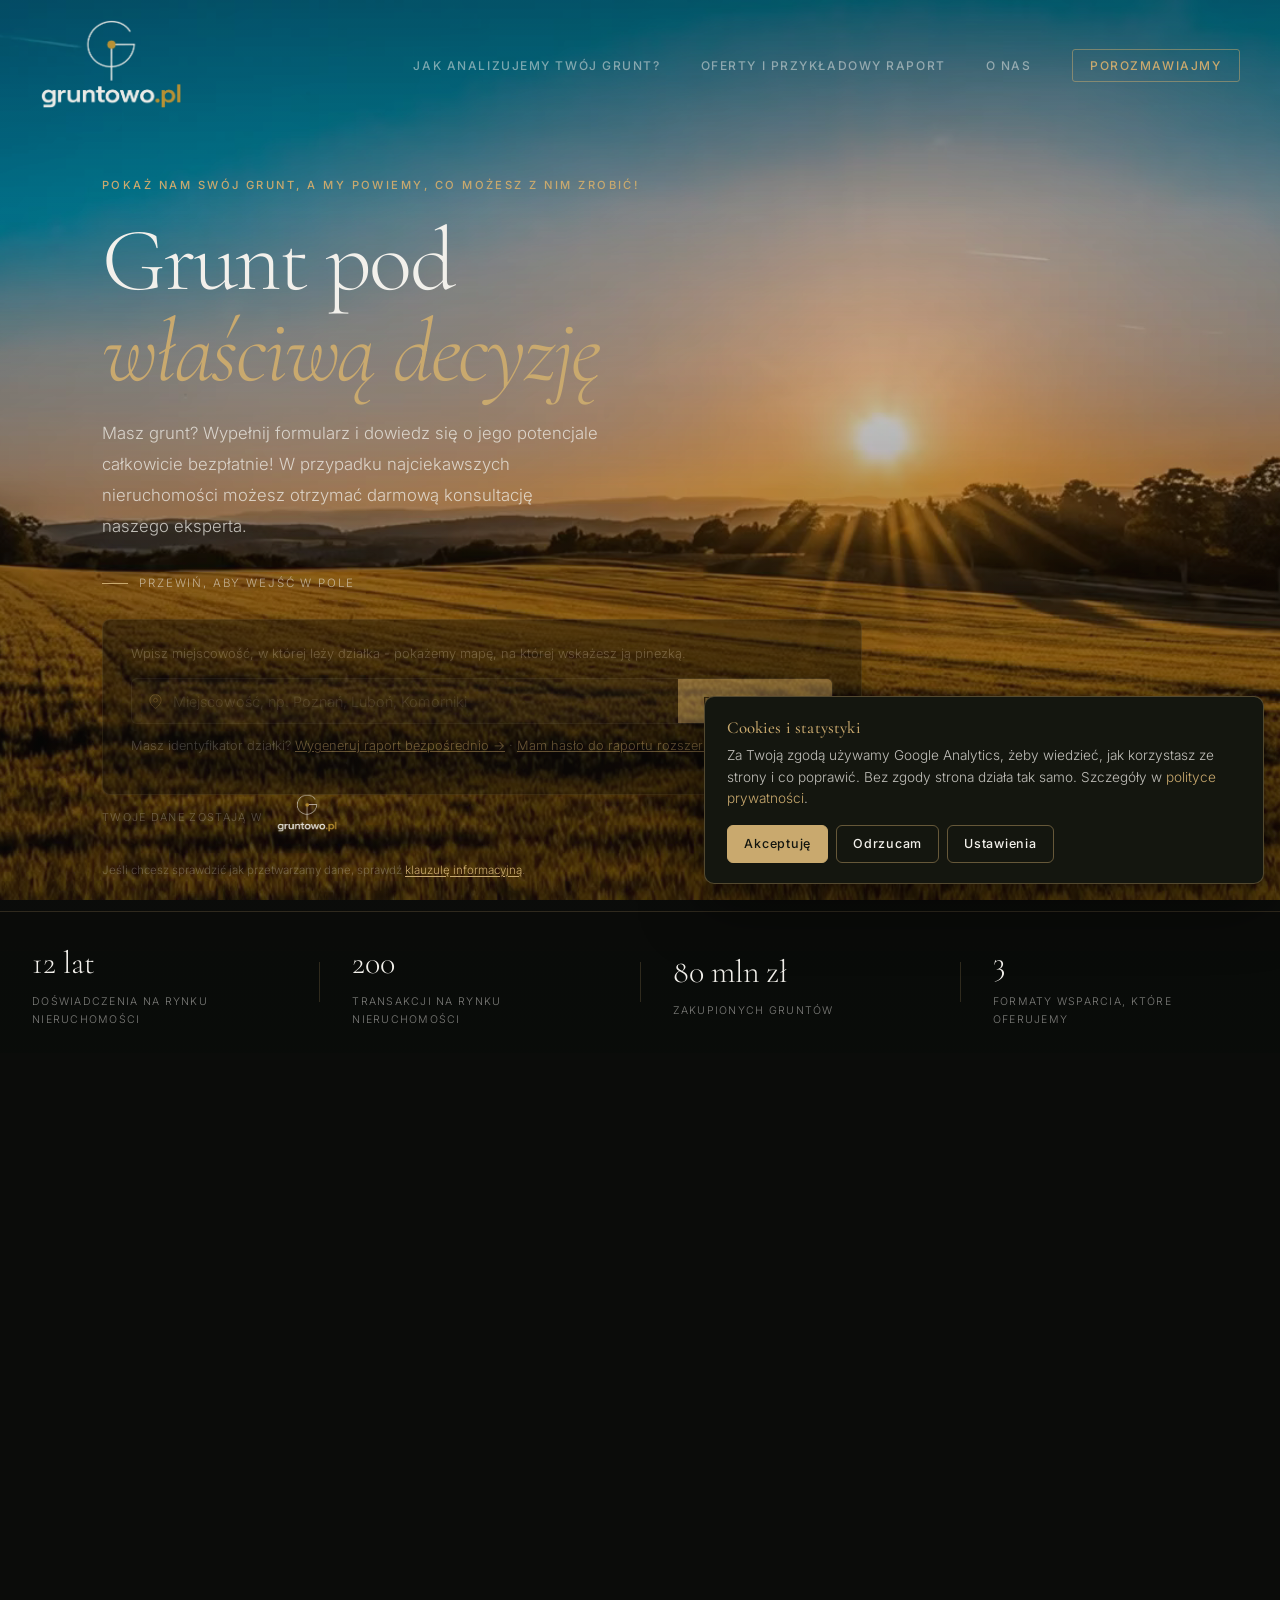
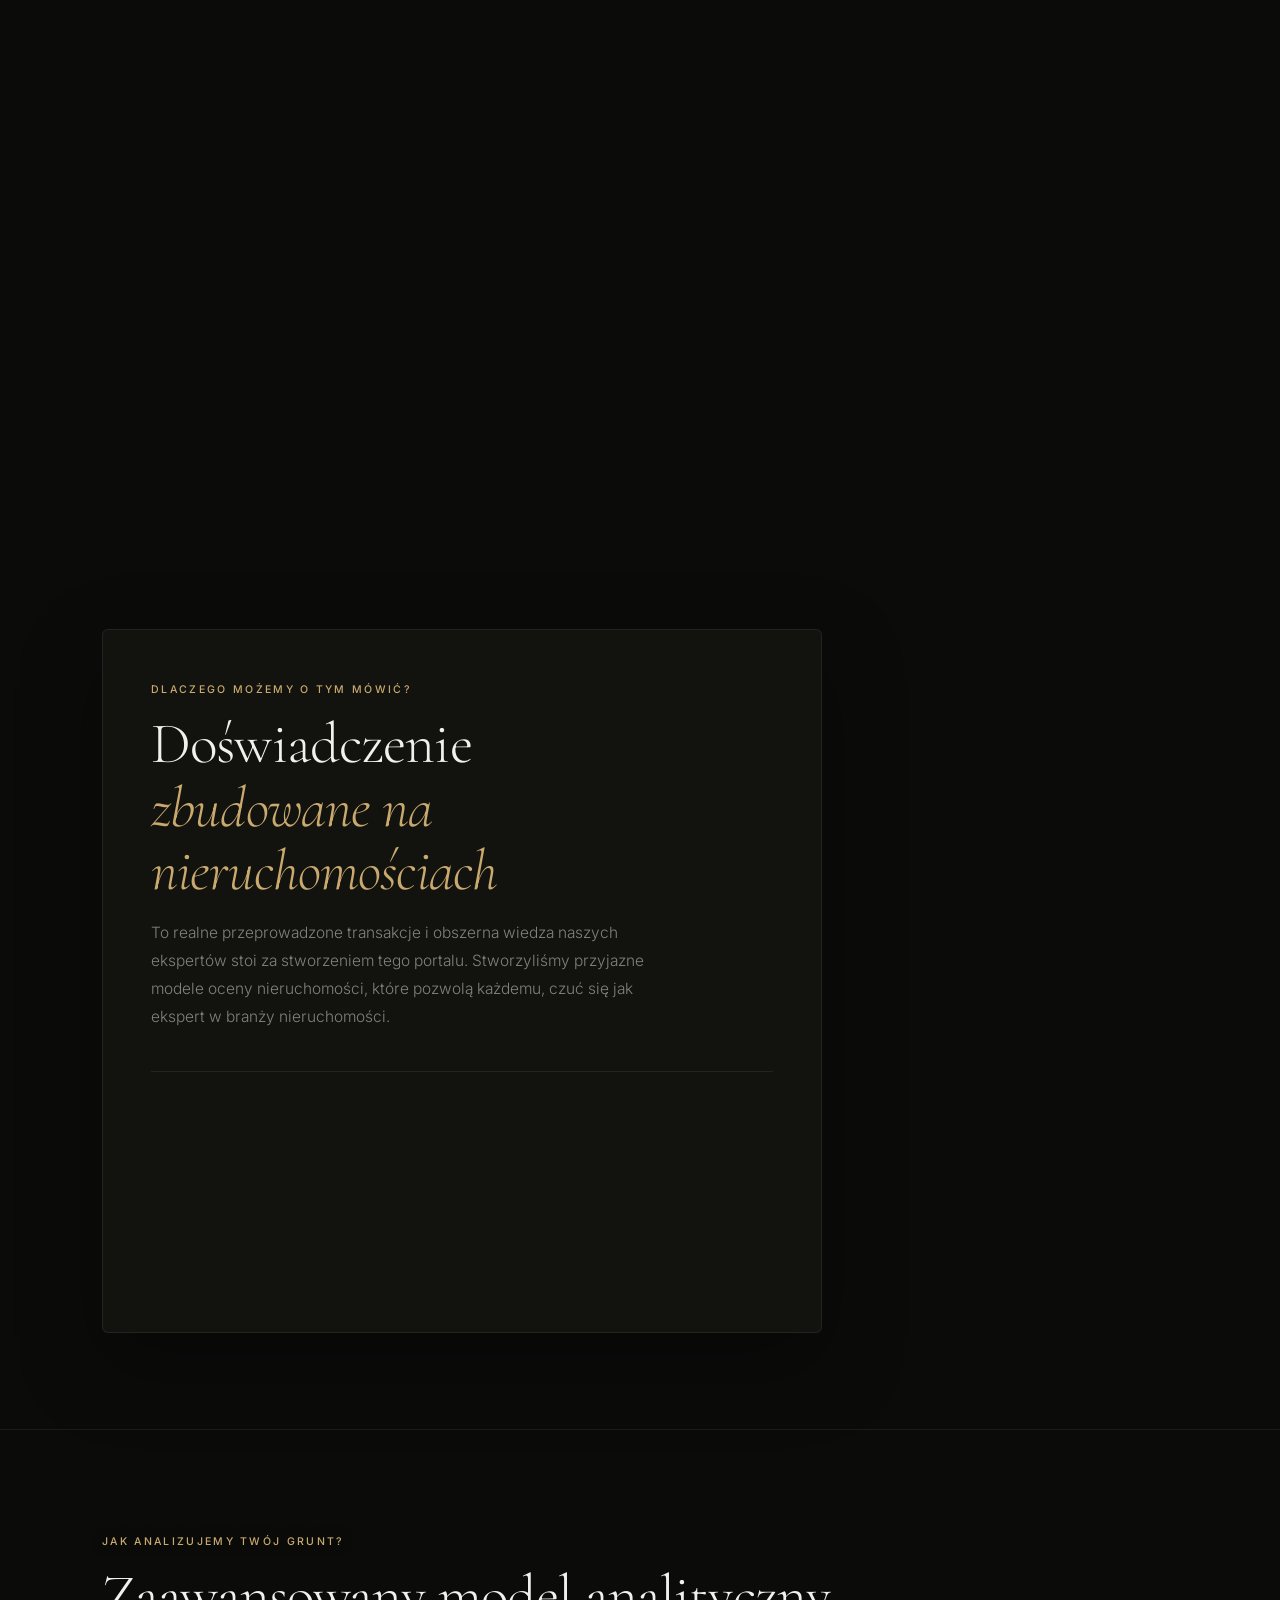
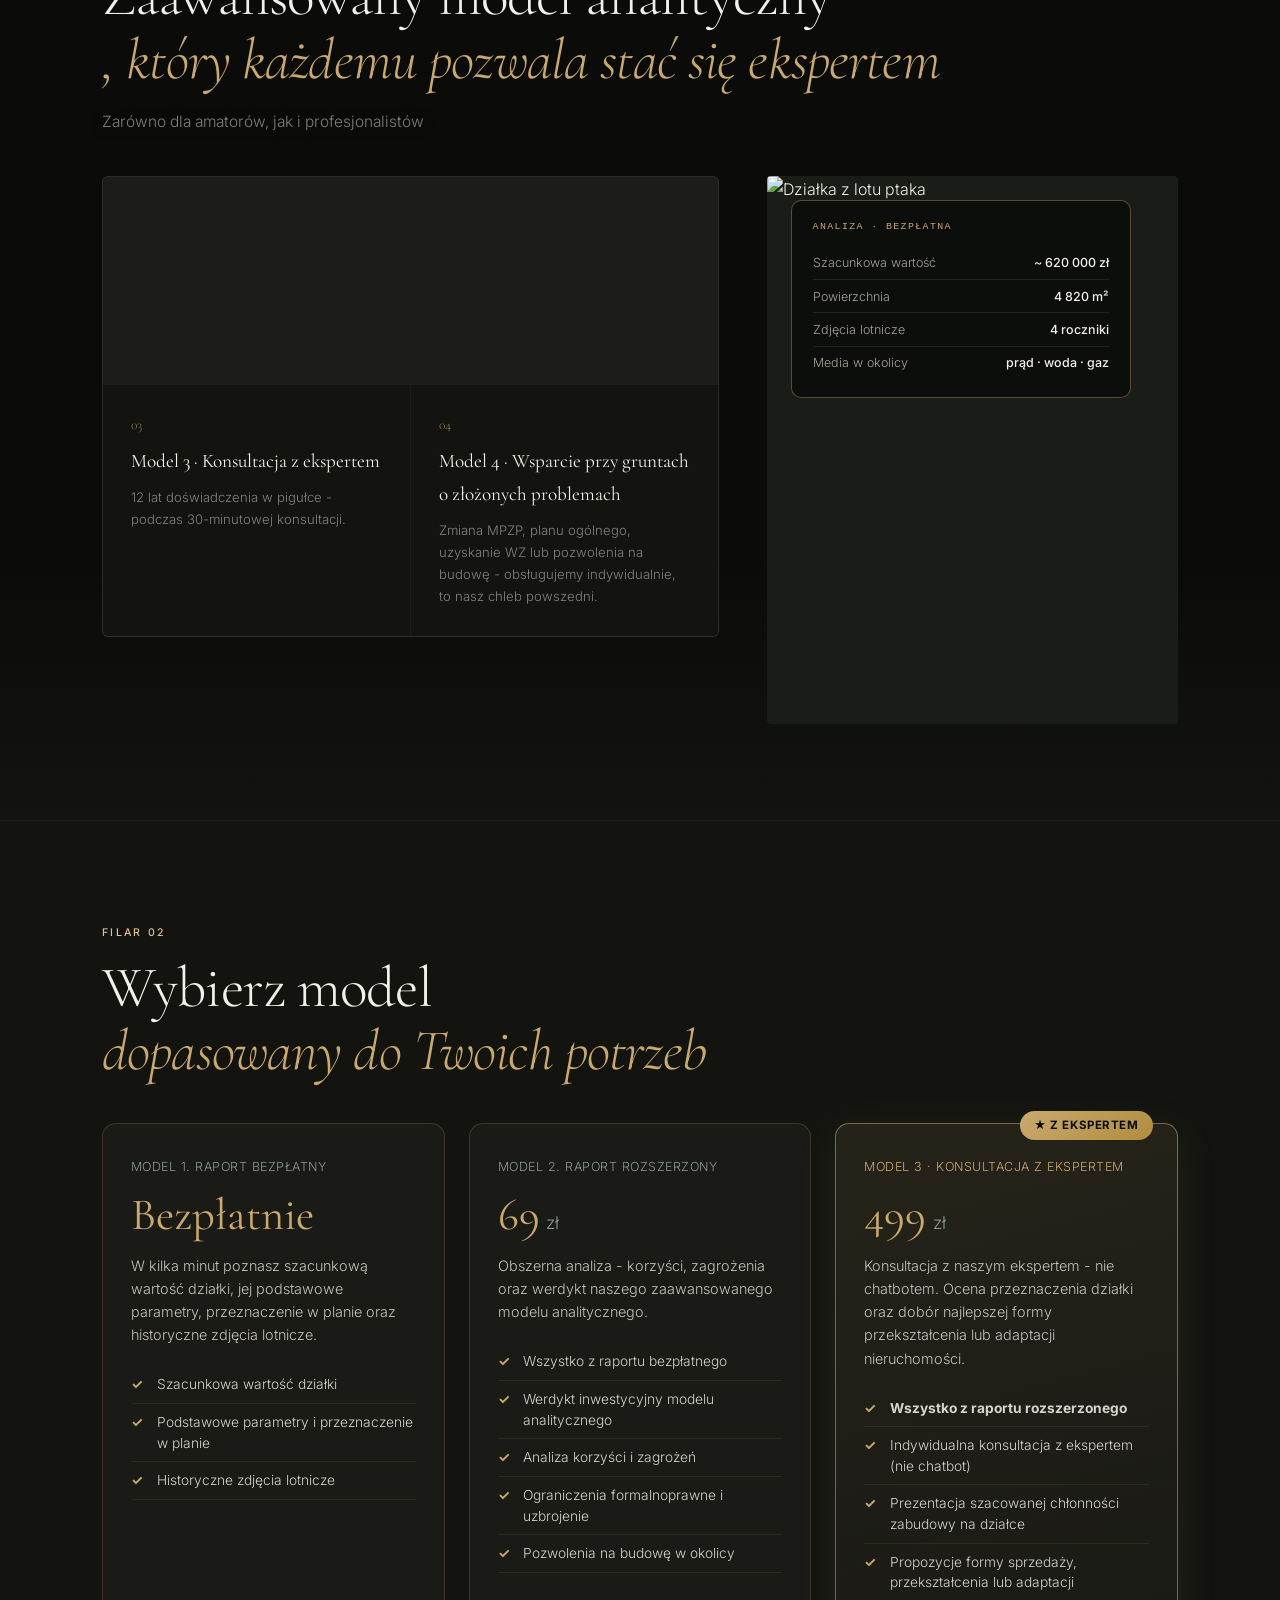
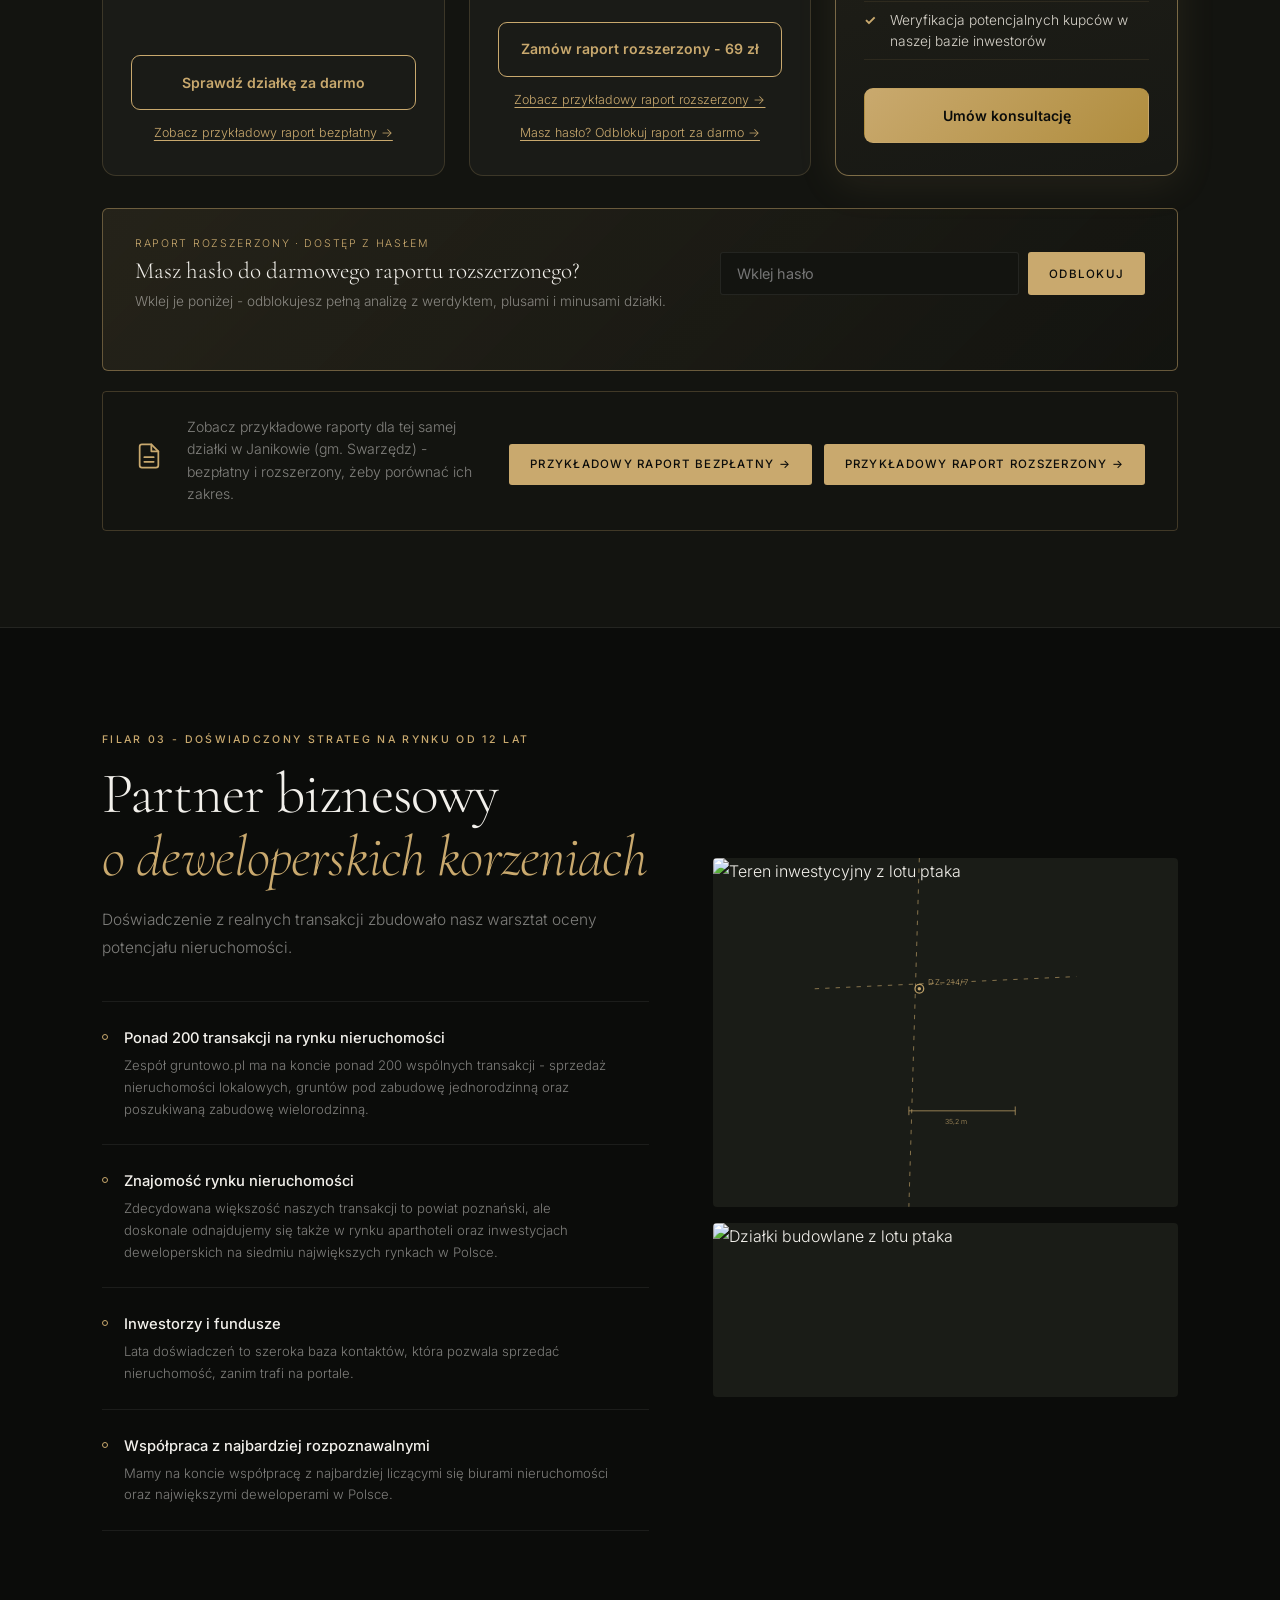
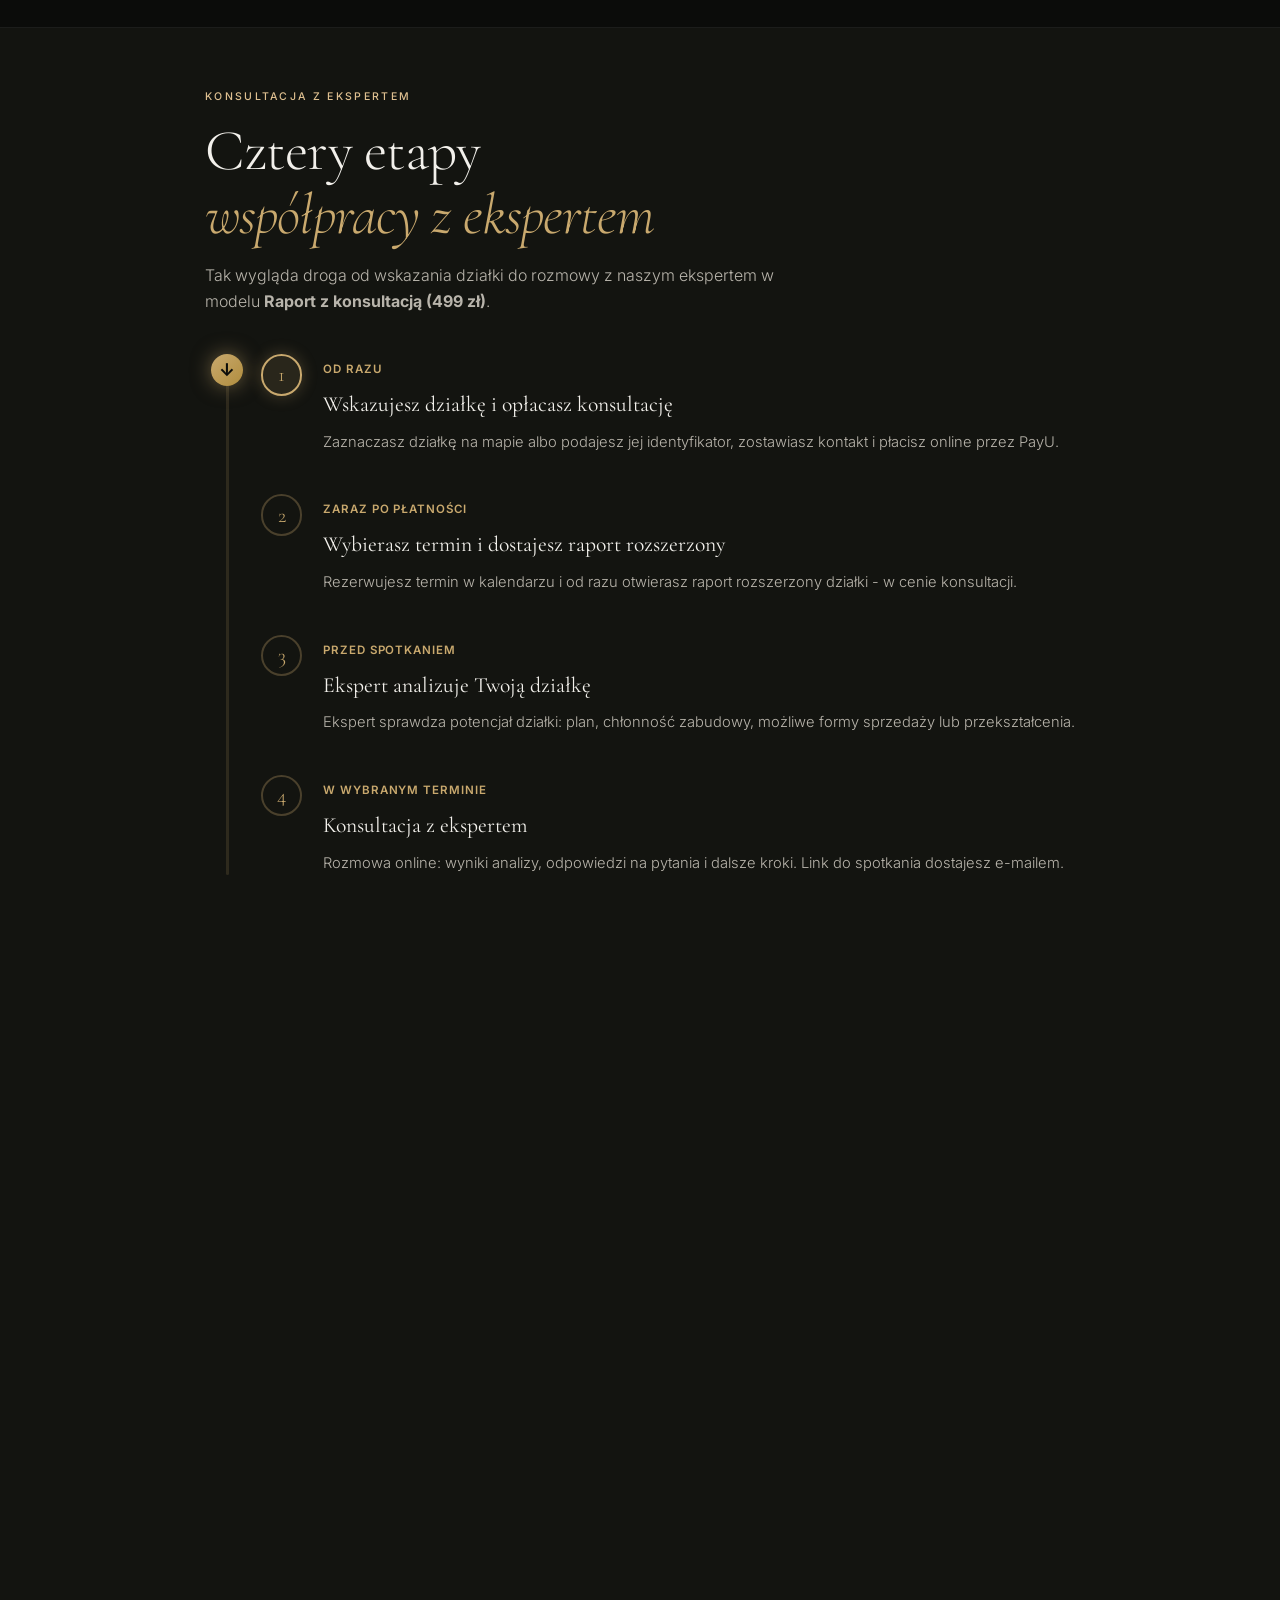
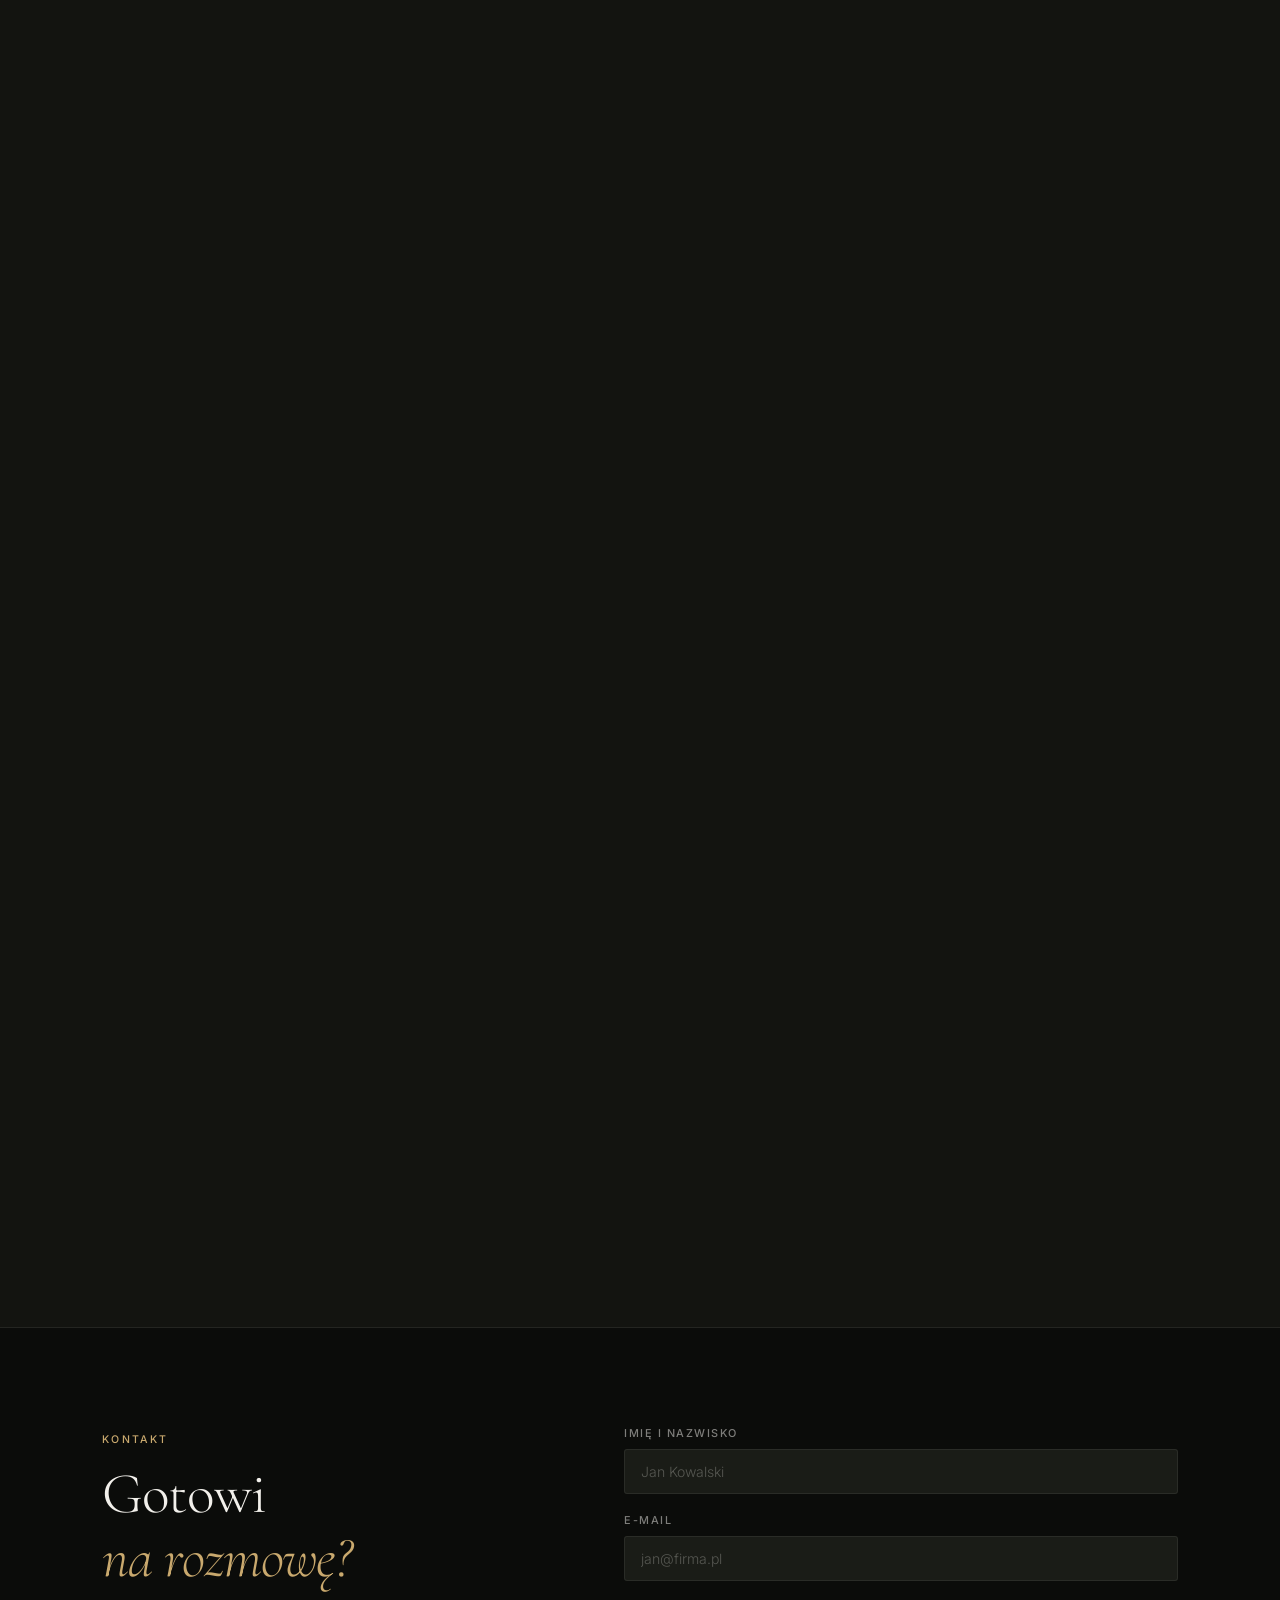
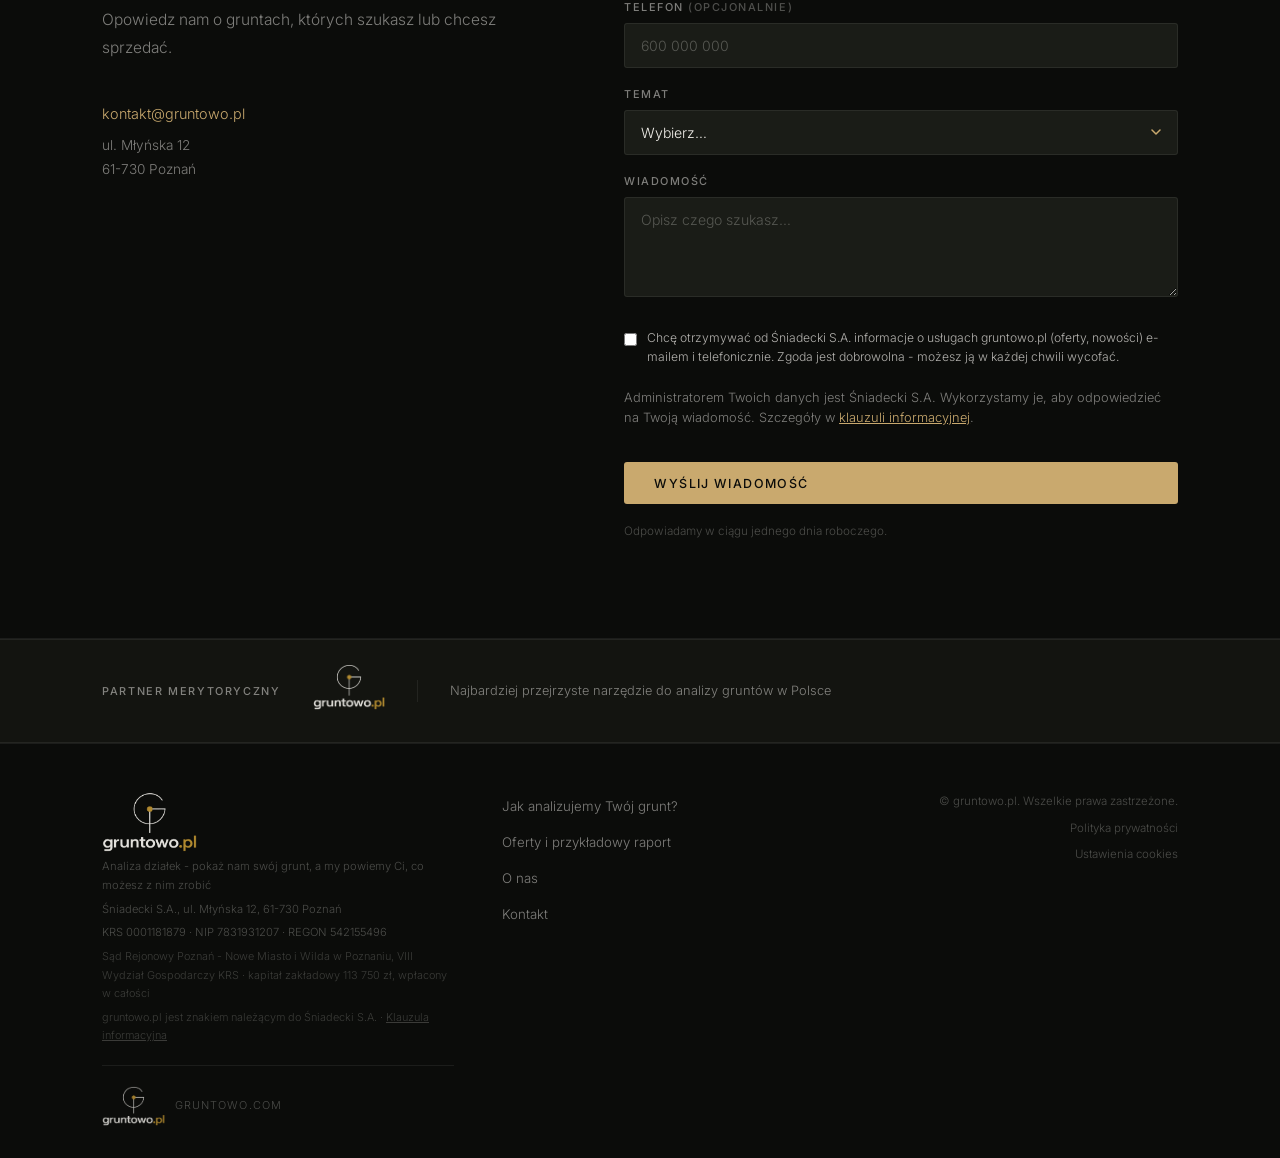
==== commit 2ddac227: "Add files via upload" ====
--- a/index.html
+++ b/index.html
@@ -494,6 +494,6 @@
   <script src="zgody.js?v=2"></script>
   <script src="haslo.js?v=20261006"></script>
   <script src="lenis.min.js?v=1"></script>
-  <script src="main.js?v=60"></script>
+  <script src="main.js?v=61"></script>
 </body>
 </html>
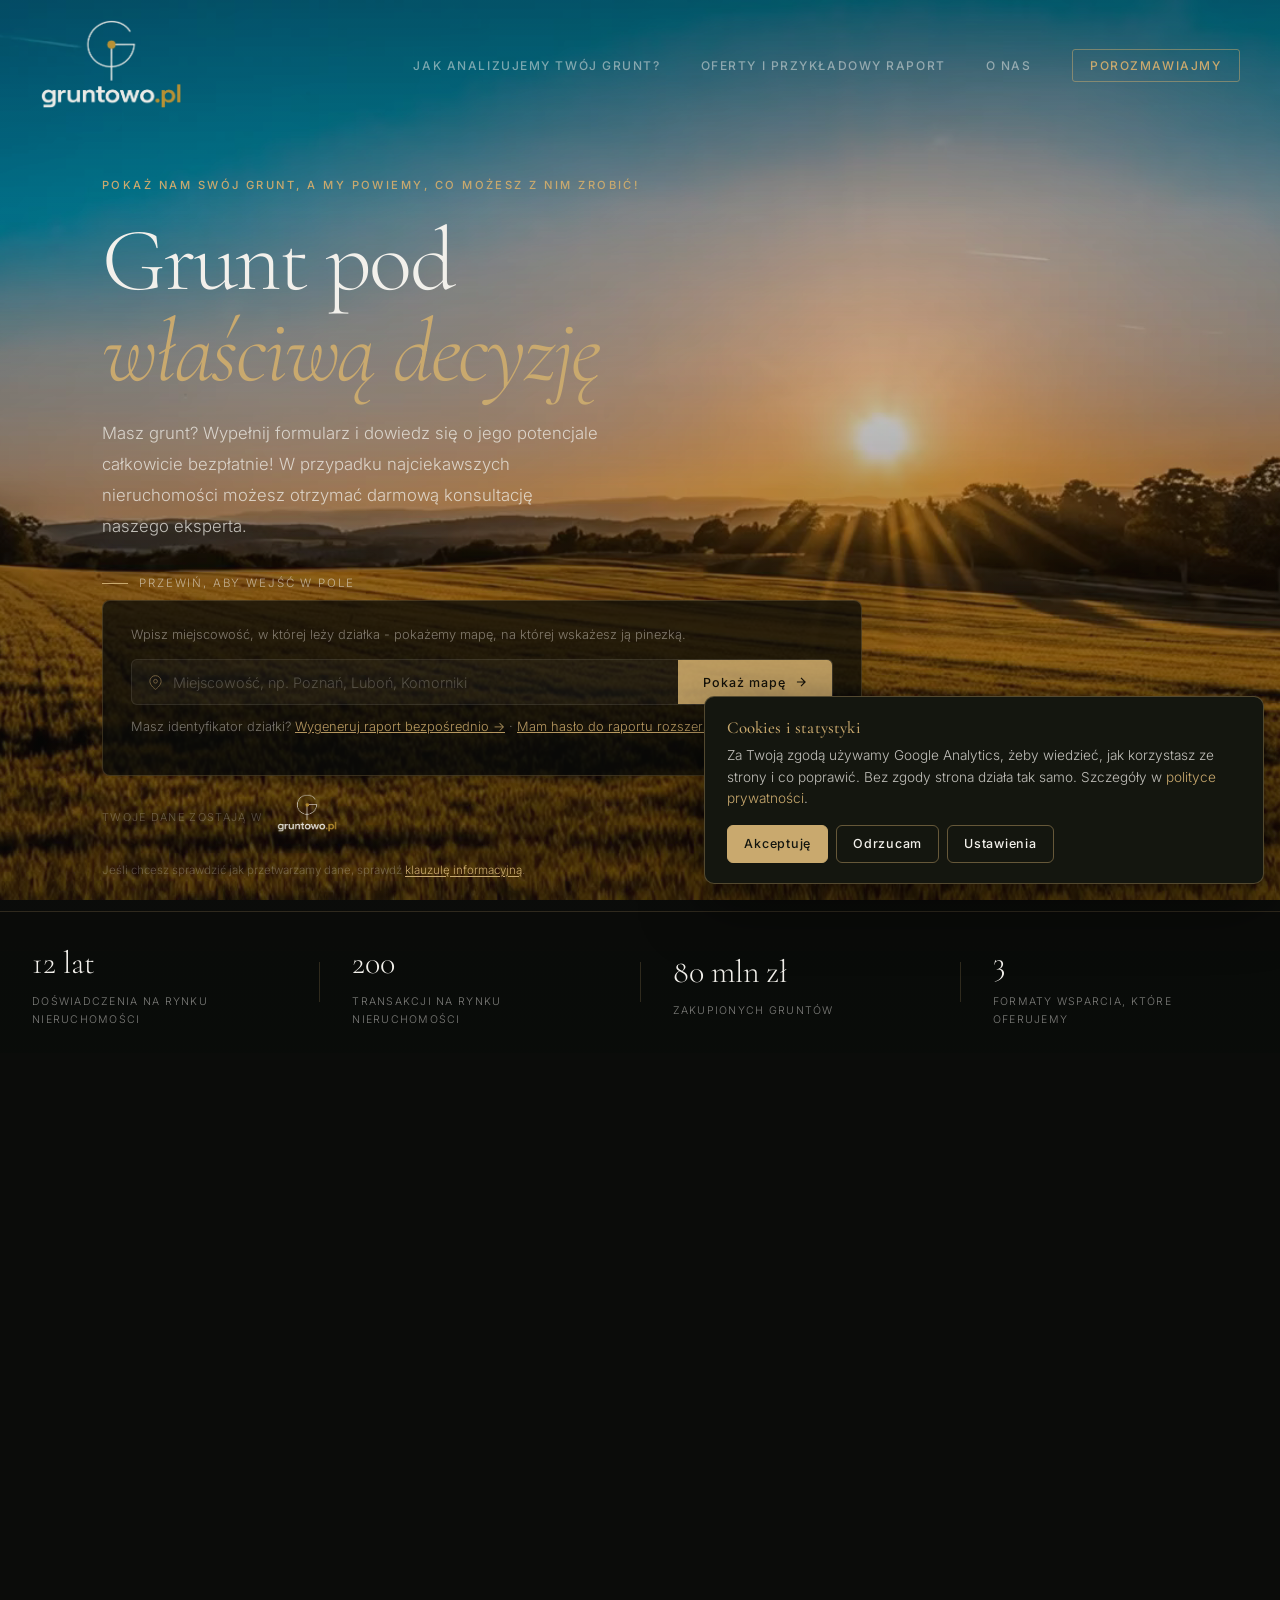
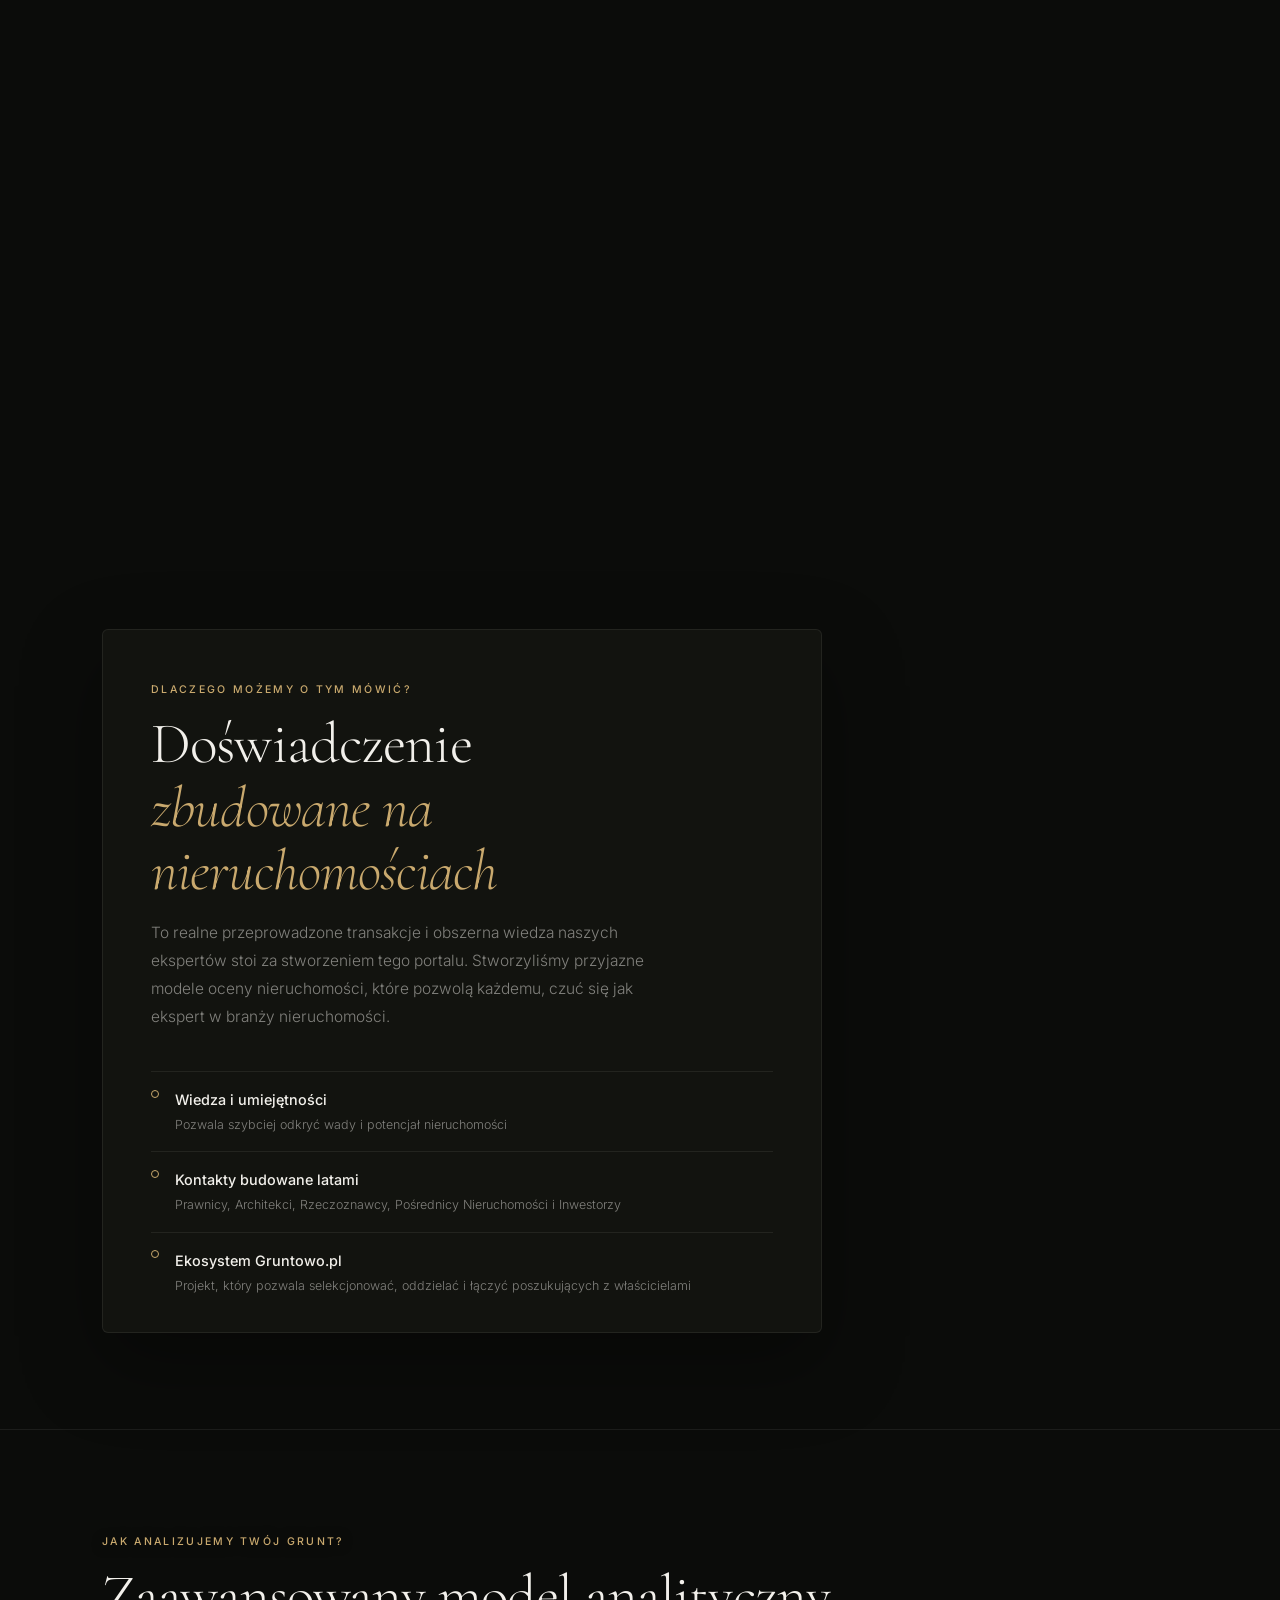
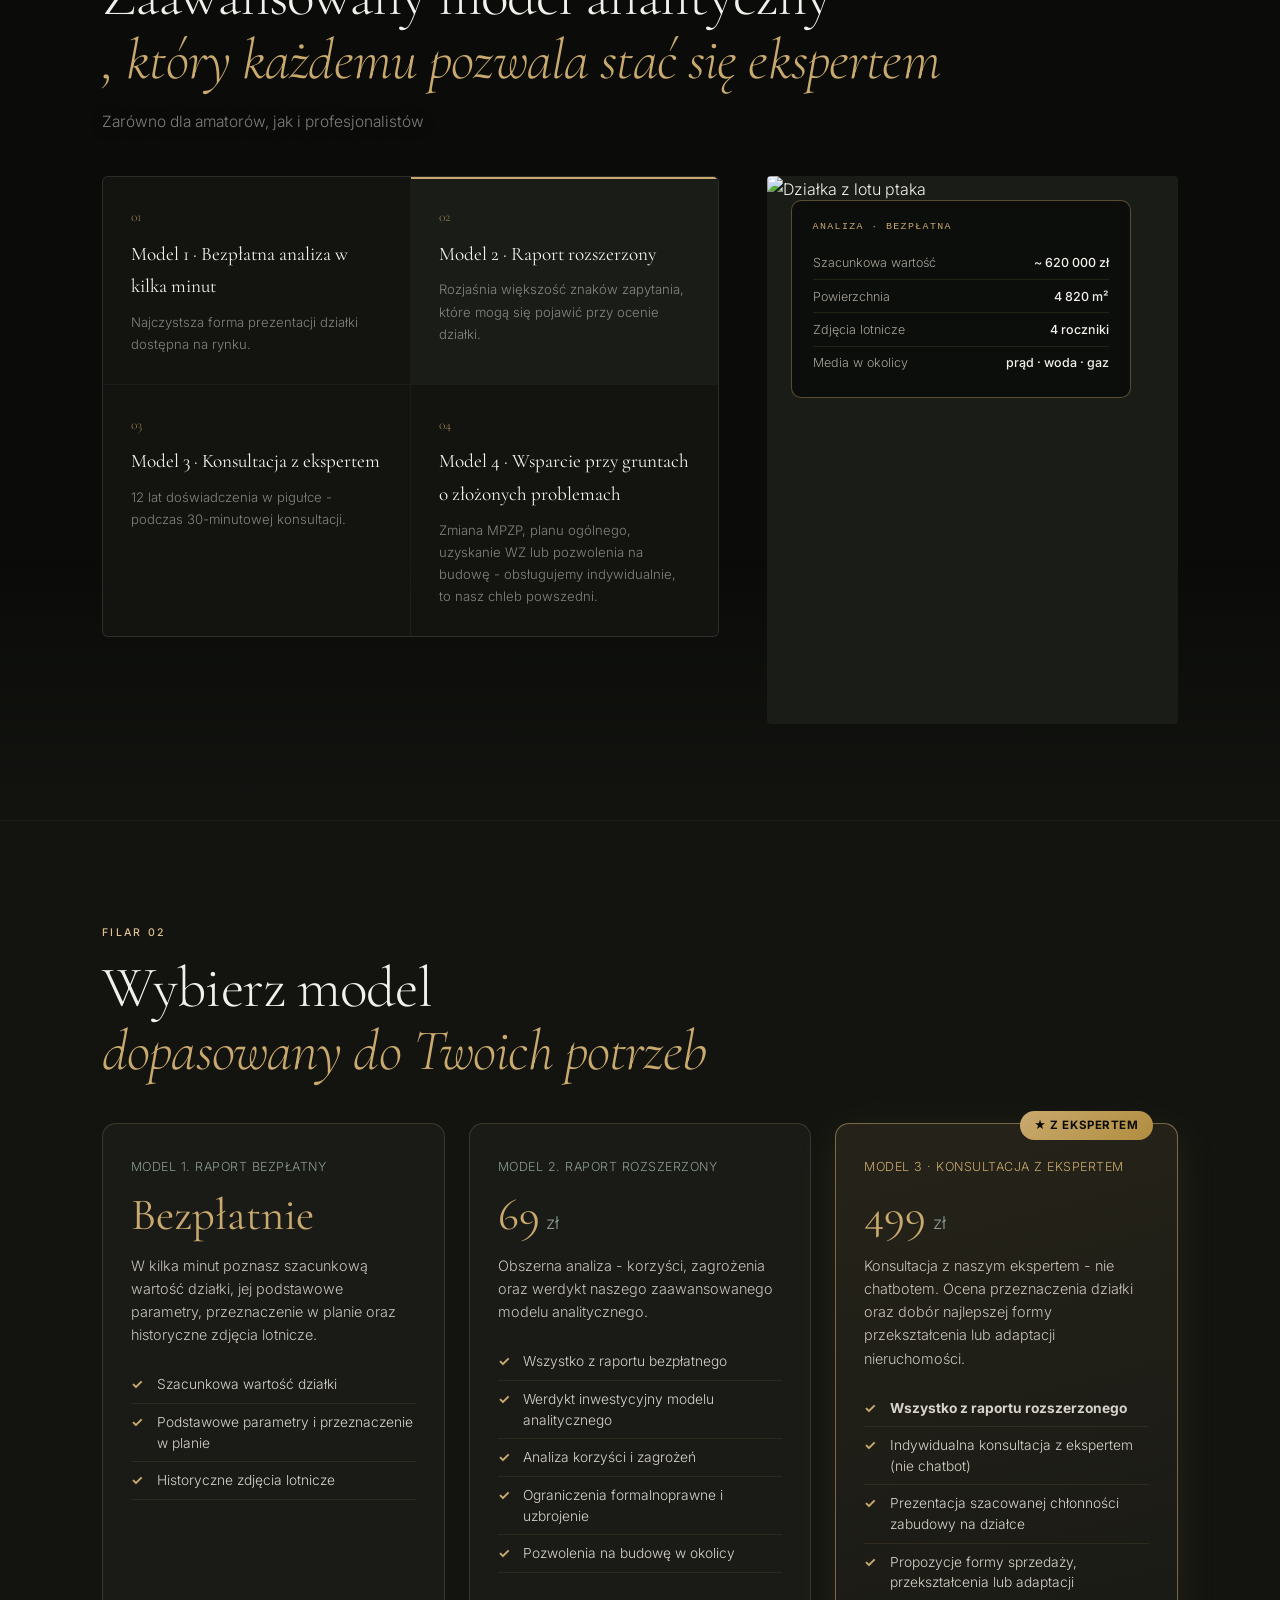
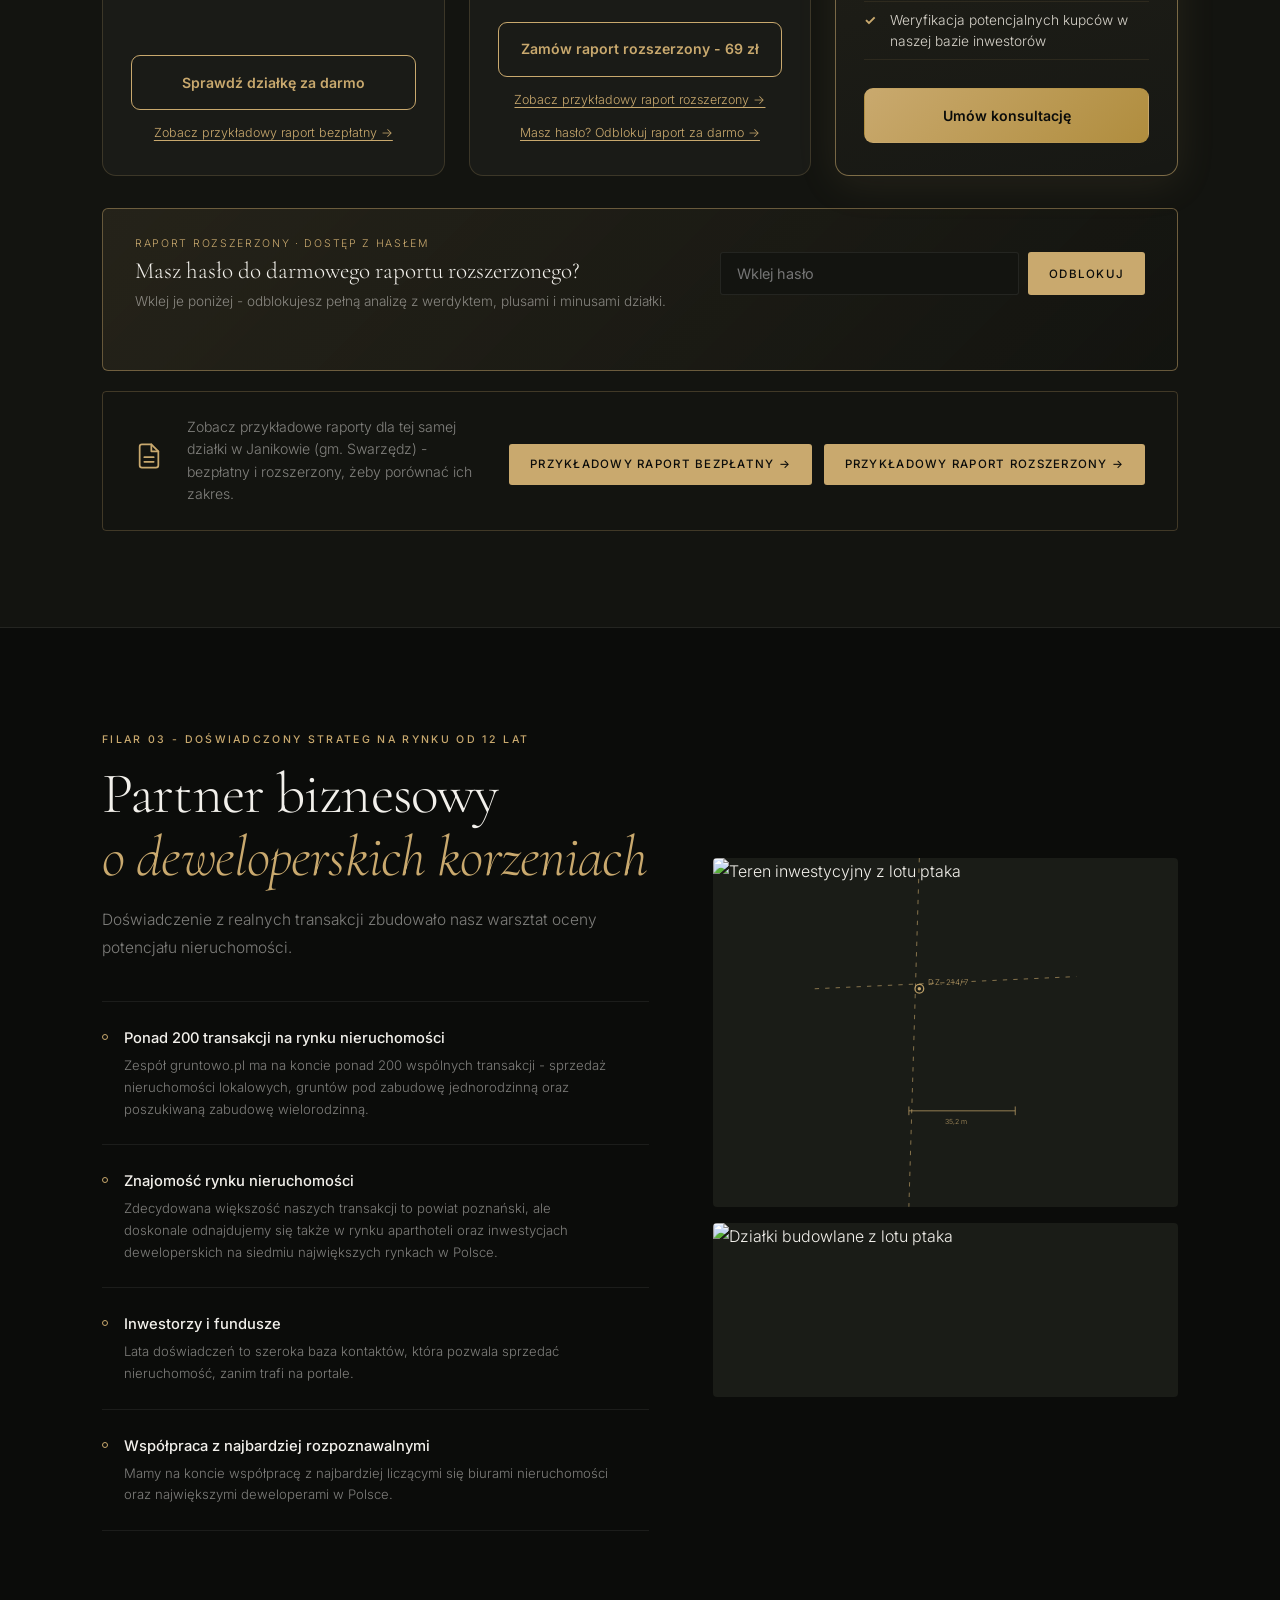
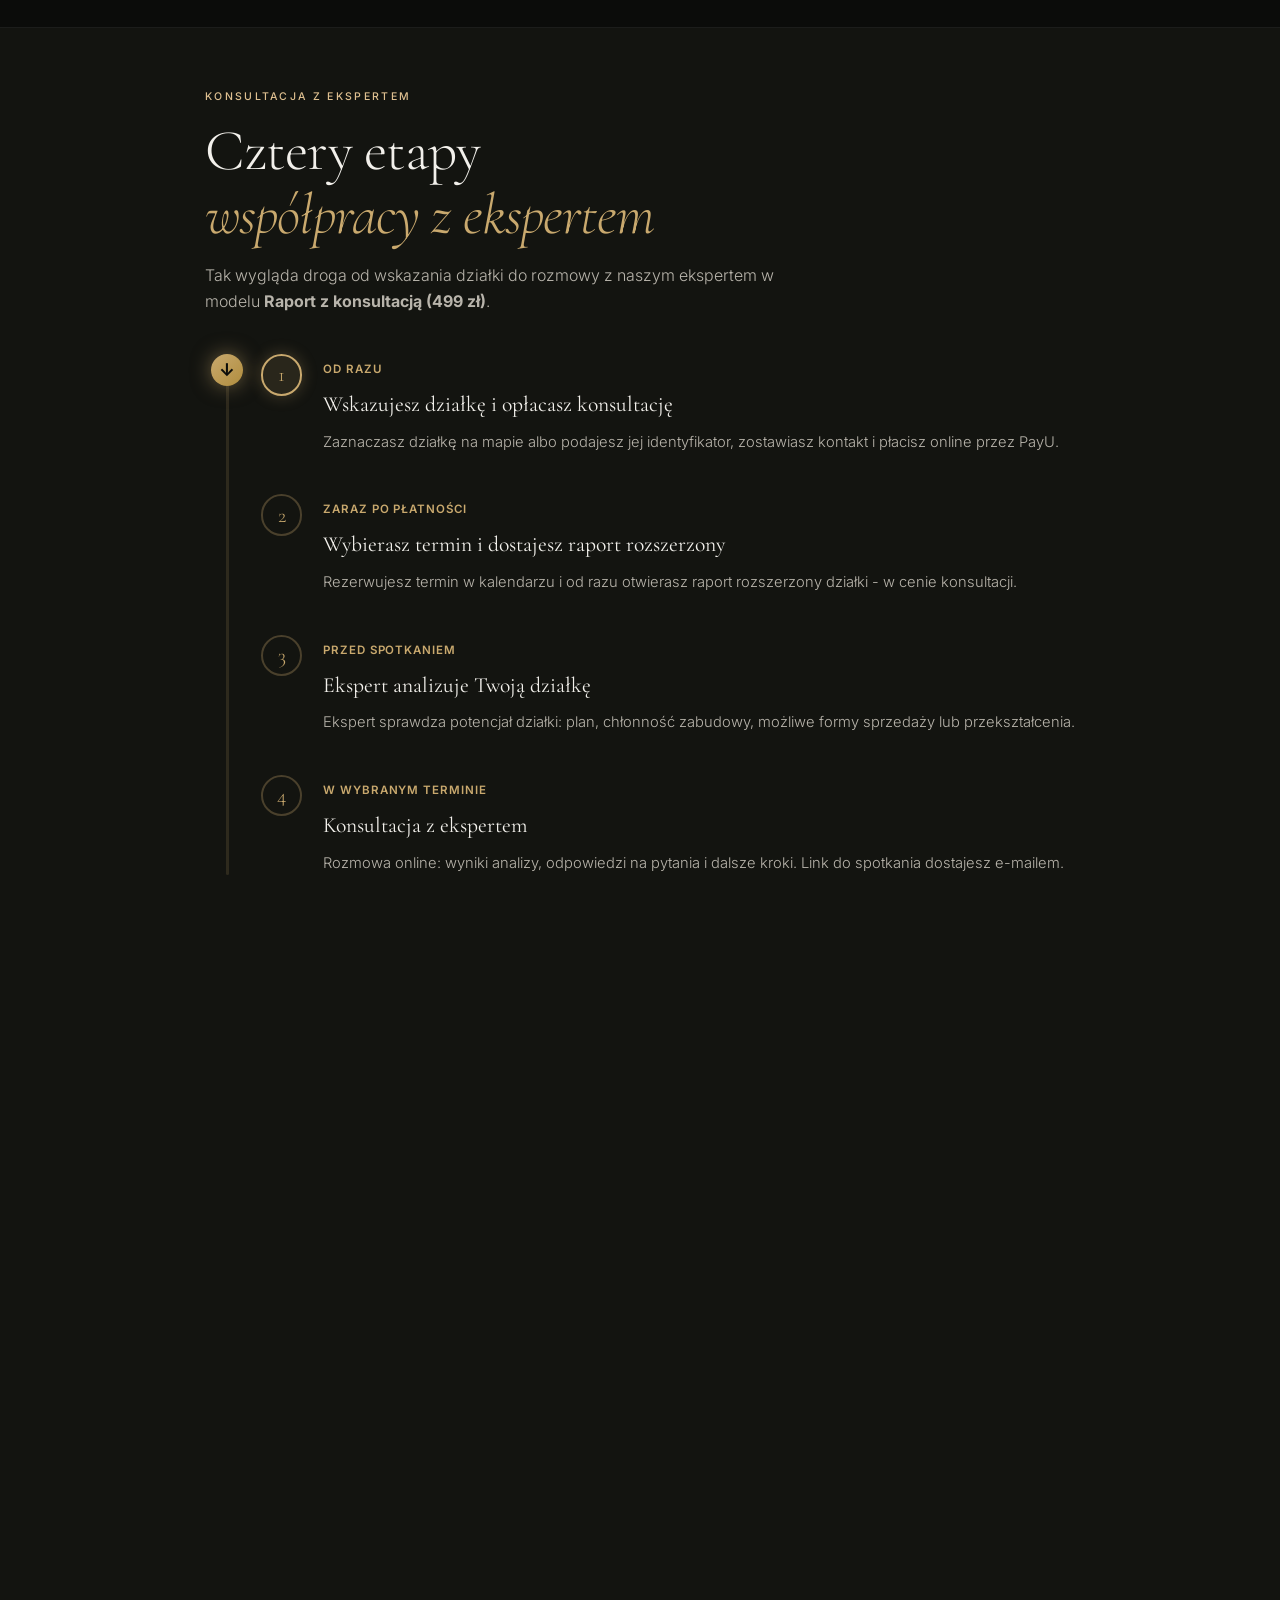
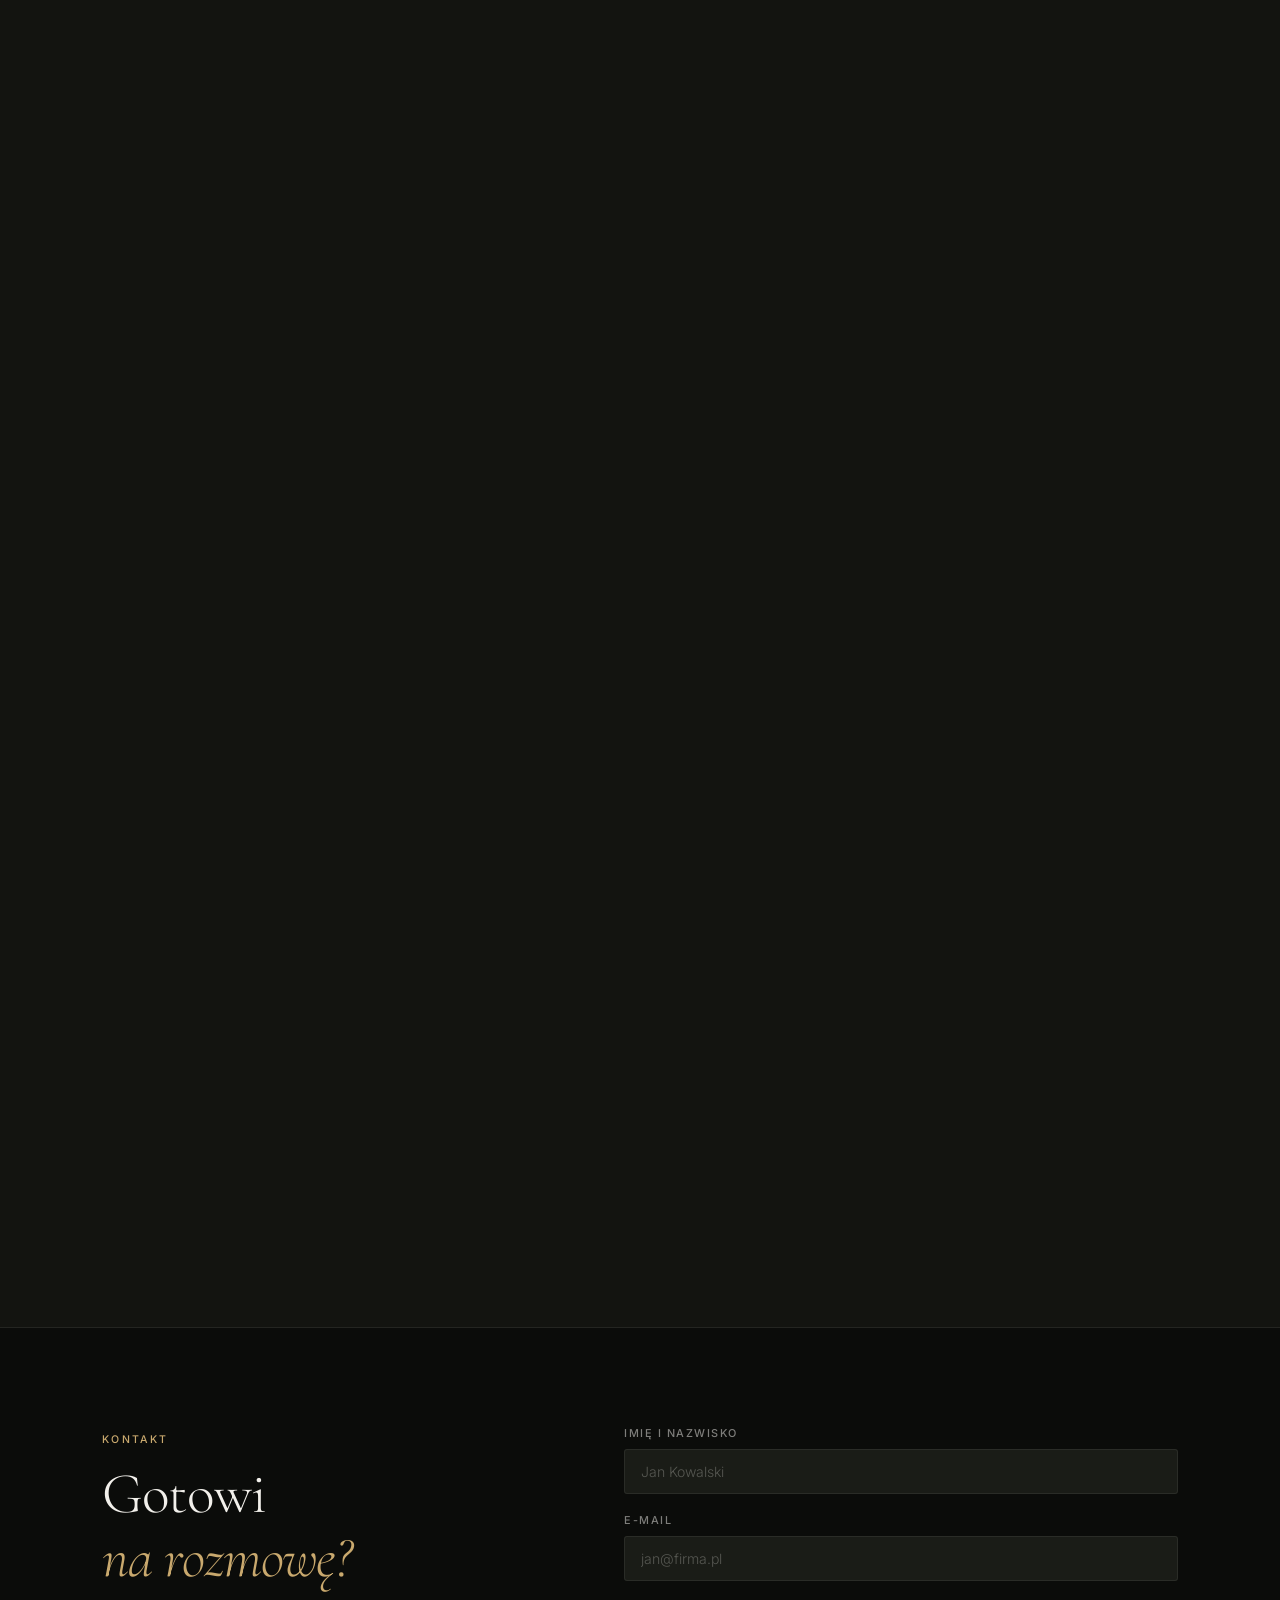
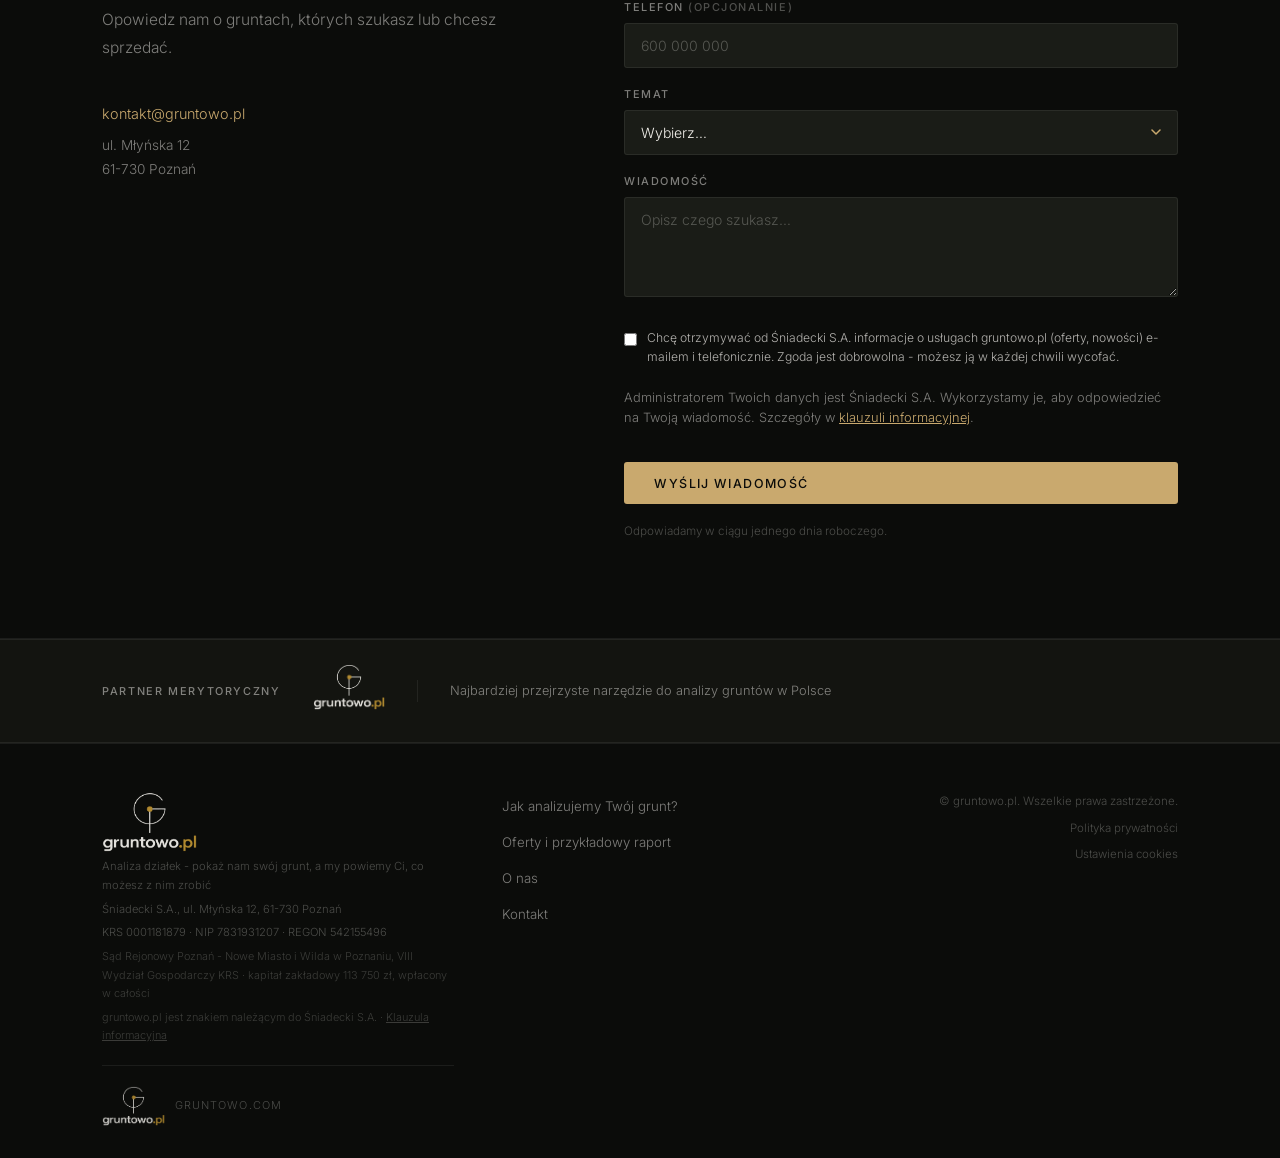
==== commit 95e83770: "Add files via upload" ====
--- a/index.html
+++ b/index.html
@@ -494,6 +494,6 @@
   <script src="zgody.js?v=2"></script>
   <script src="haslo.js?v=20261006"></script>
   <script src="lenis.min.js?v=1"></script>
-  <script src="main.js?v=61"></script>
+  <script src="main.js?v=64"></script>
 </body>
 </html>
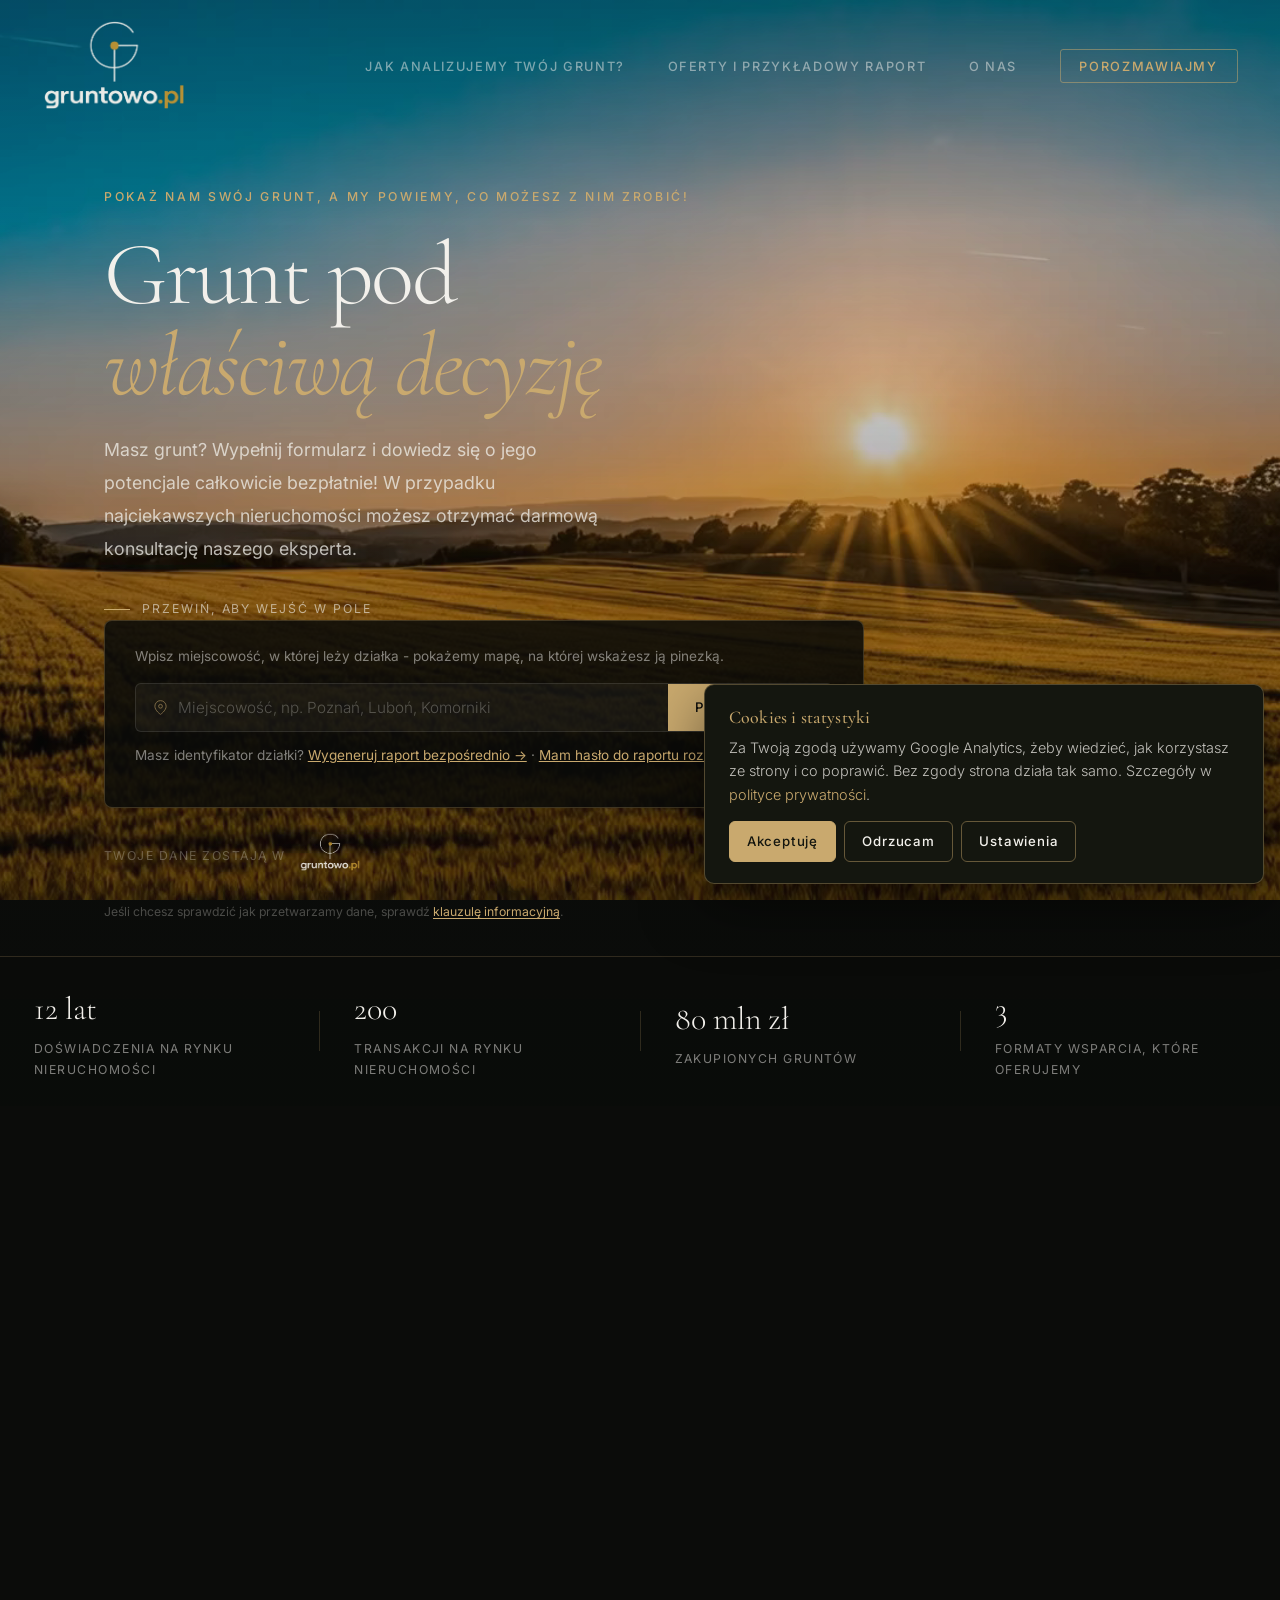
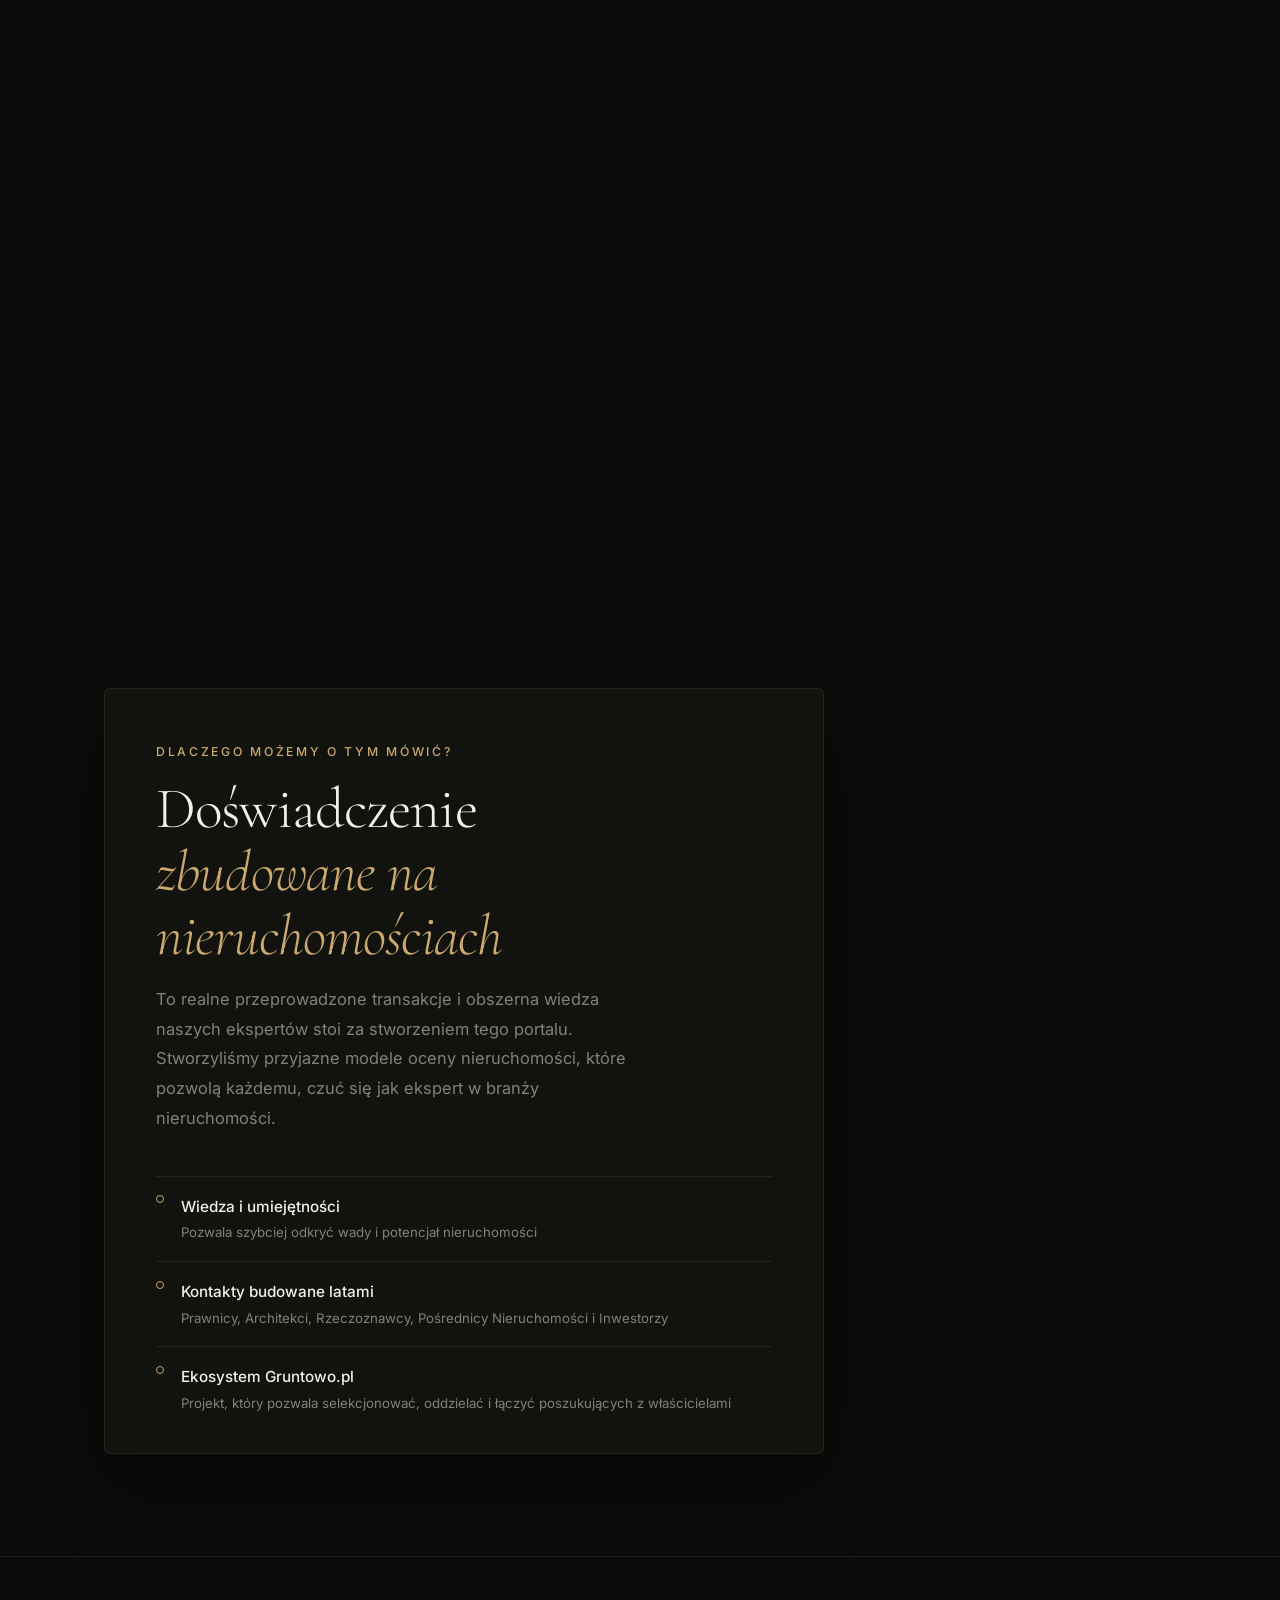
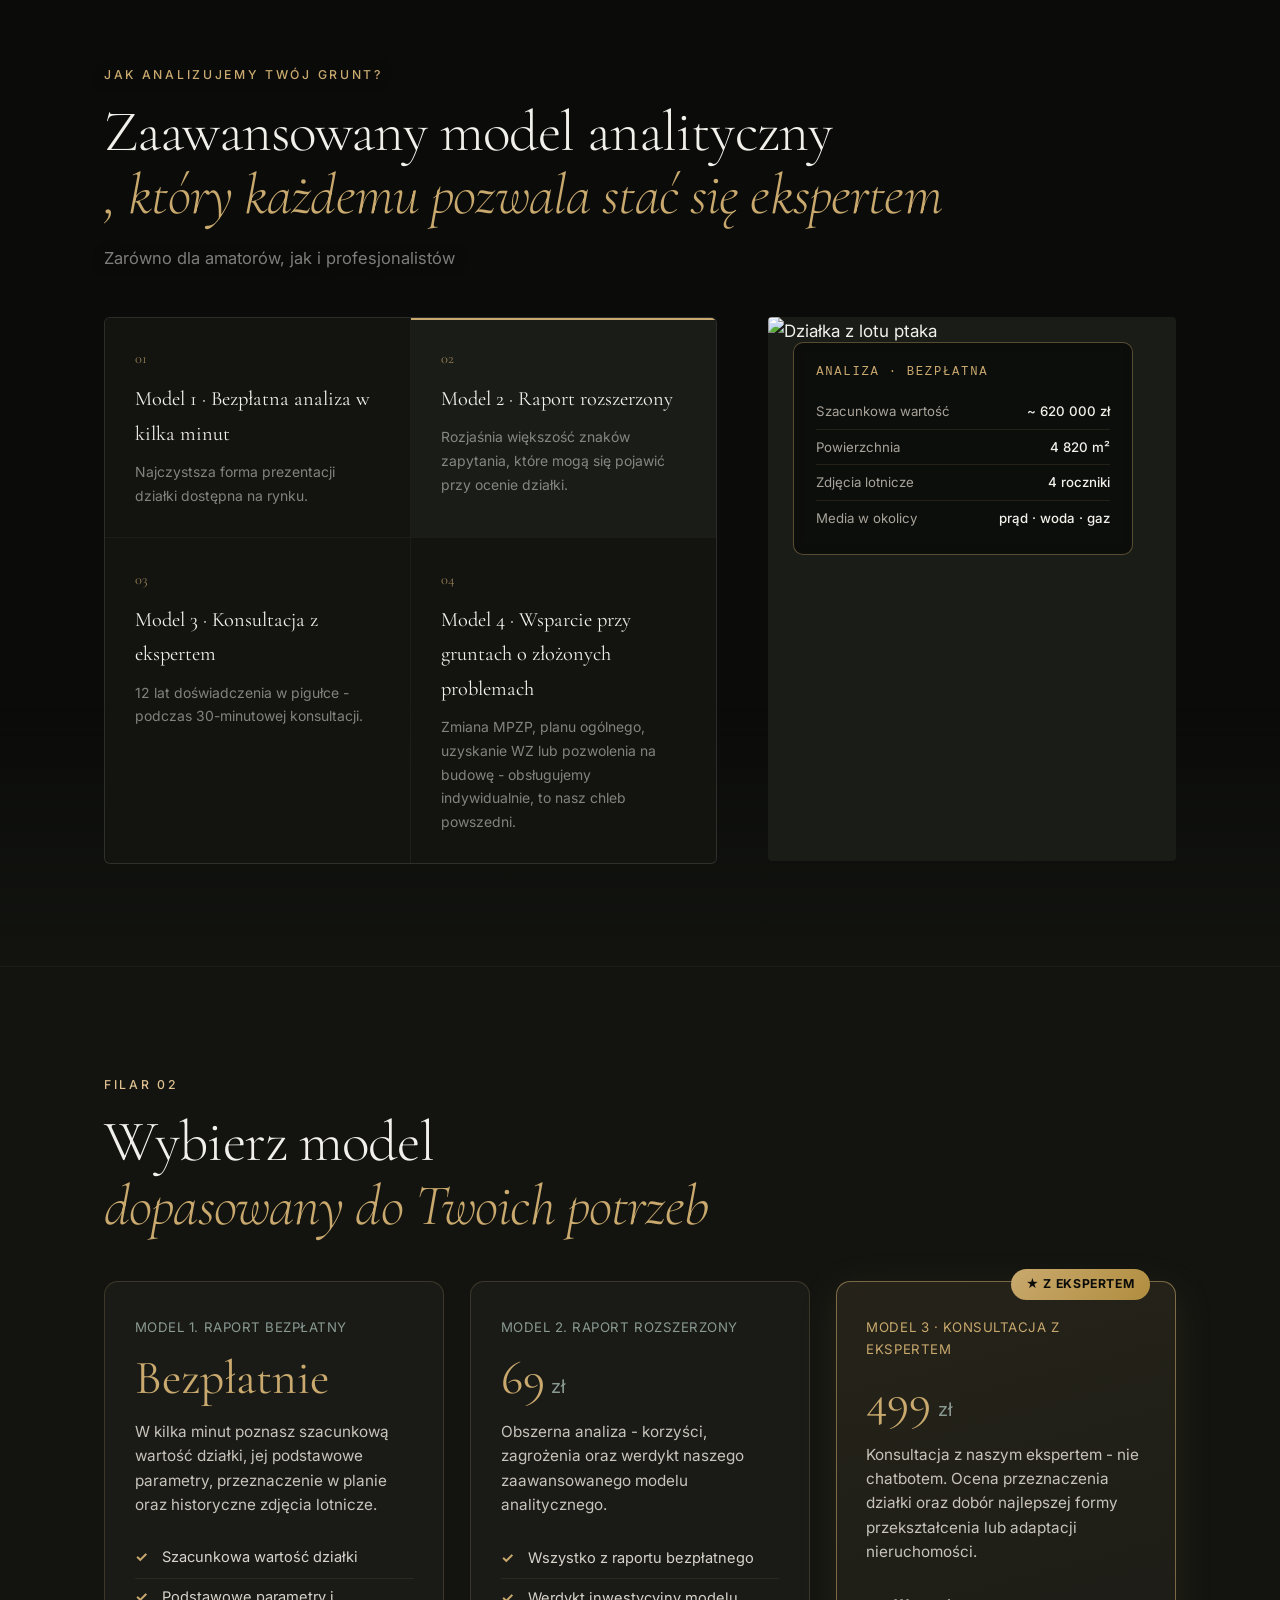
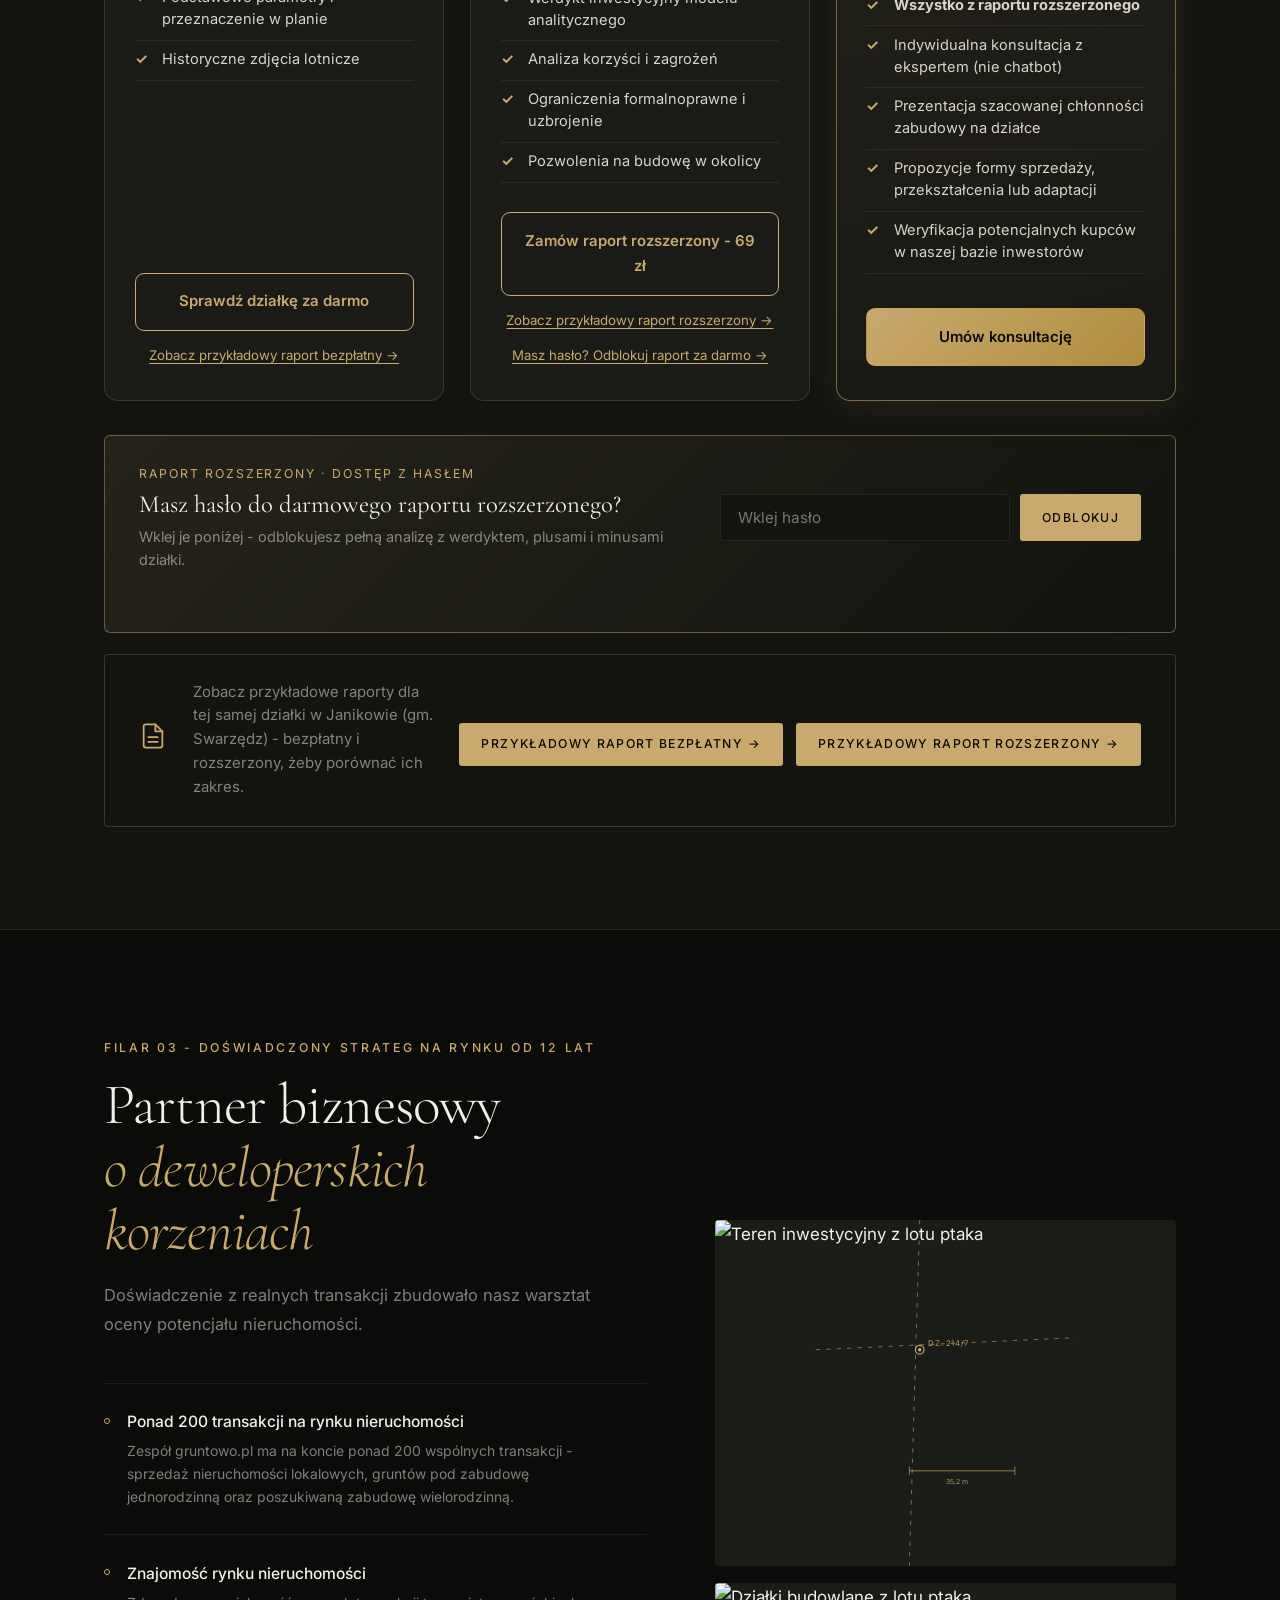
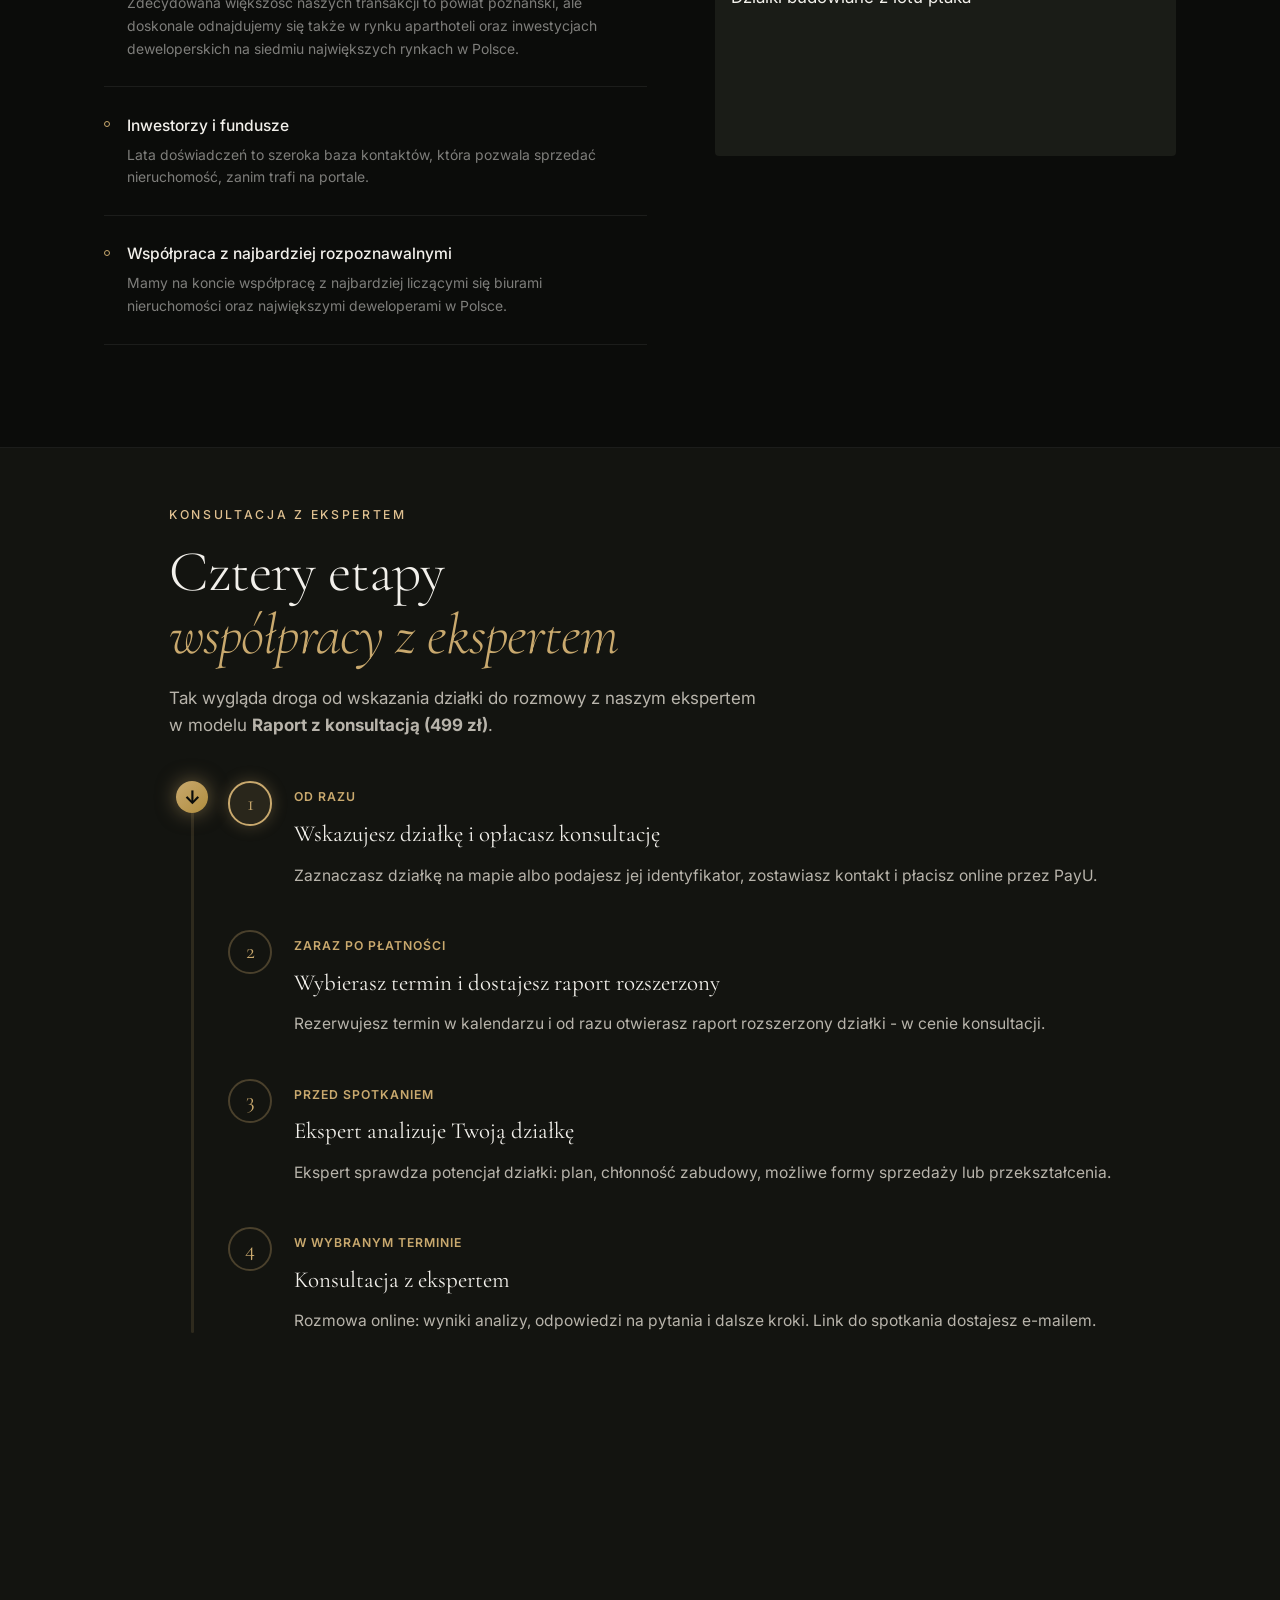
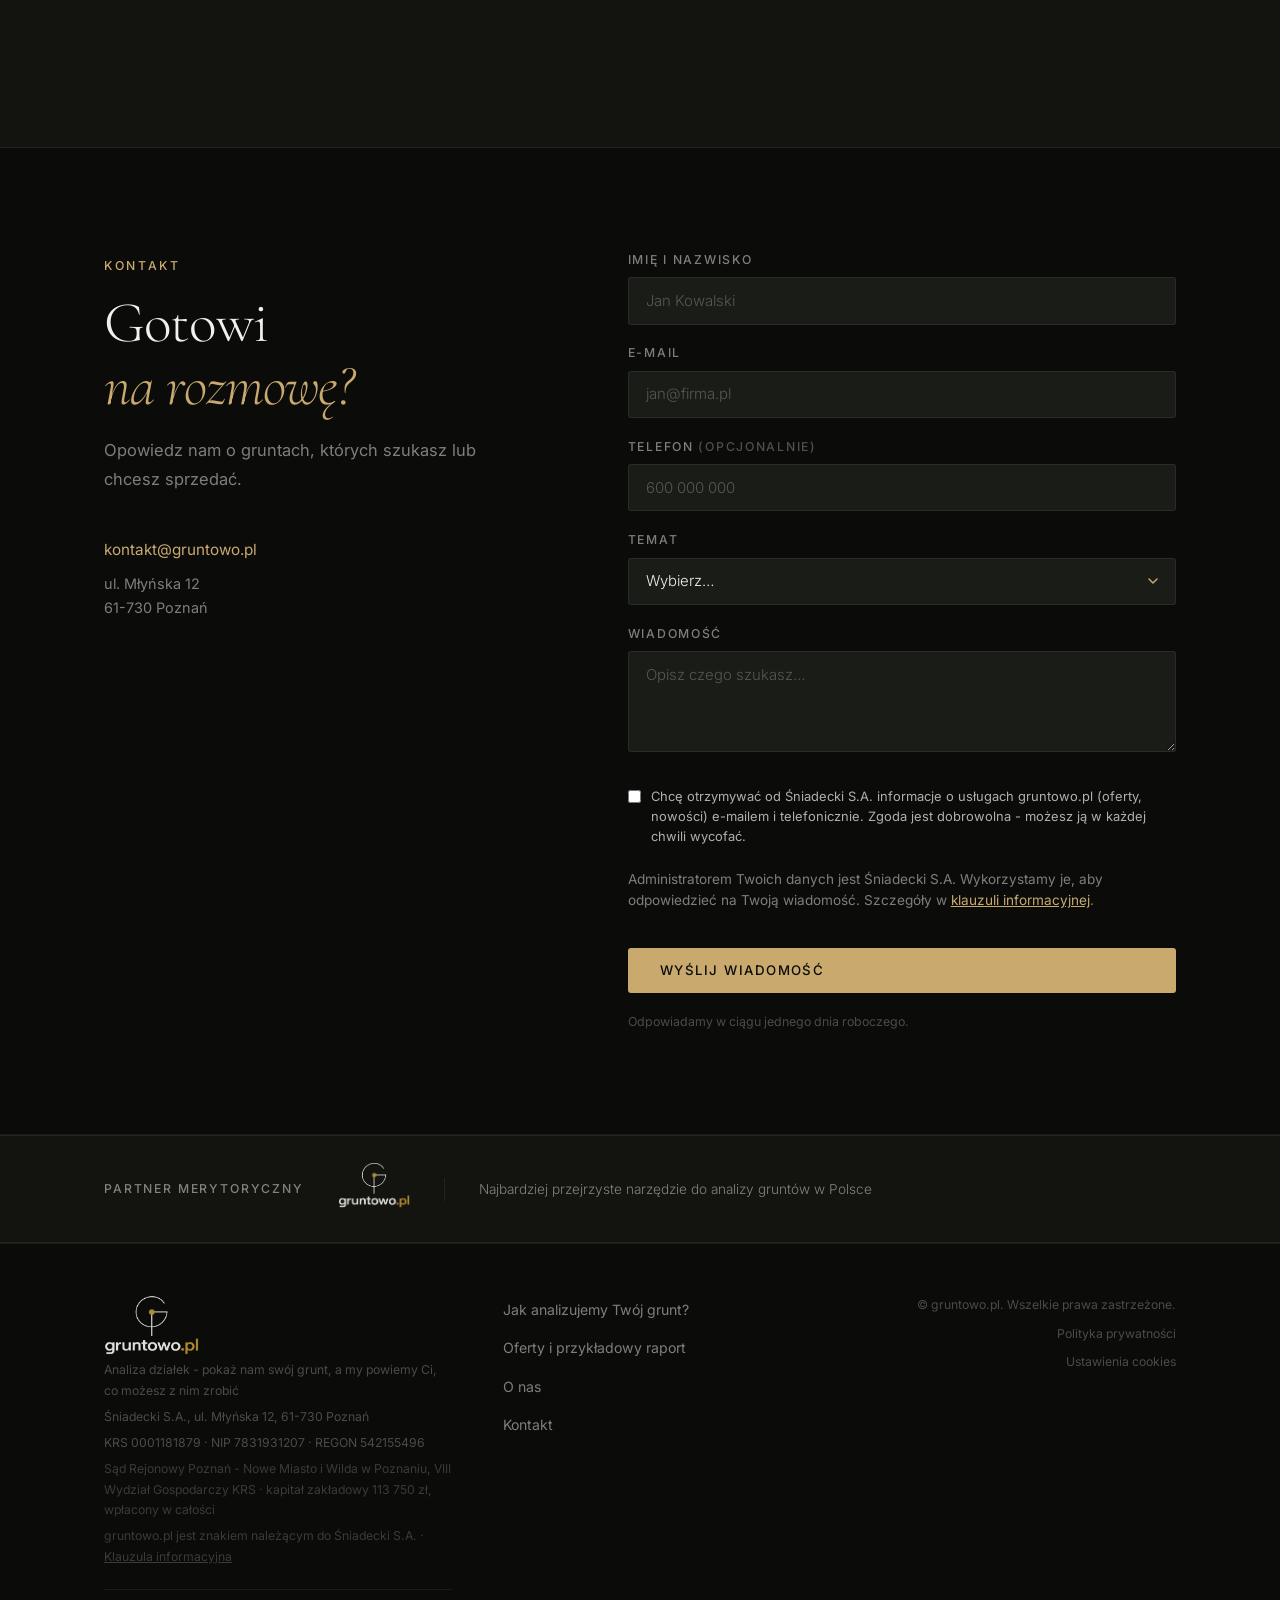
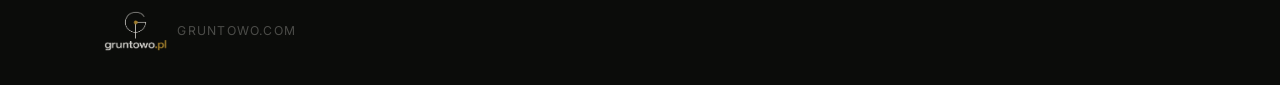
==== commit d79066e6: "Add files via upload" ====
--- a/index.html
+++ b/index.html
@@ -25,7 +25,7 @@
   <link href="https://fonts.googleapis.com/css2?family=Cormorant+Garamond:ital,wght@0,300;0,400;0,600;1,300;1,400&family=Inter:wght@300;400;500&display=swap" rel="stylesheet" />
   <link rel="stylesheet" href="https://cdnjs.cloudflare.com/ajax/libs/leaflet/1.9.4/leaflet.min.css" />
   <script src="https://cdnjs.cloudflare.com/ajax/libs/leaflet/1.9.4/leaflet.min.js"></script>
-  <link rel="stylesheet" href="style.css?v=24" />
+  <link rel="stylesheet" href="style.css?v=26" />
 </head>
 <body>
 
@@ -494,6 +494,6 @@
   <script src="zgody.js?v=2"></script>
   <script src="haslo.js?v=20261006"></script>
   <script src="lenis.min.js?v=1"></script>
-  <script src="main.js?v=64"></script>
+  <script src="main.js?v=66"></script>
 </body>
 </html>
--- a/style.css
+++ b/style.css
@@ -15,8 +15,9 @@
 }
 
 *, *::before, *::after { box-sizing: border-box; margin: 0; padding: 0; }
-html { scroll-behavior: smooth; }
-body { background: var(--bg); color: var(--w); font-family: var(--fb); font-weight: 300; line-height: 1.7; -webkit-font-smoothing: antialiased; overflow-x: hidden; }
+html { scroll-behavior: smooth; font-size: 106.25%; }
+@media (max-width: 600px) { html { font-size: 100%; } }
+body { background: var(--bg); color: var(--w); font-family: var(--fb); font-weight: 400; line-height: 1.7; -webkit-font-smoothing: antialiased; overflow-x: hidden; }
 a { color: inherit; text-decoration: none; }
 ul { list-style: none; }
 address { font-style: normal; }
@@ -29,7 +30,7 @@
 .nav-logo { display: flex; align-items: baseline; }
 .logo-s { font-family: var(--fd); font-size: 1.6rem; font-weight: 600; color: var(--gold); }
 .logo-rest { font-family: var(--fd); font-size: 1.6rem; font-weight: 300; color: var(--w); letter-spacing: .02em; }
-.logo-tag { font-family: var(--fb); font-size: .58rem; font-weight: 500; letter-spacing: .2em; text-transform: uppercase; color: var(--gold); opacity: .75; margin-left: .7rem; align-self: center; }
+.logo-tag { font-family: var(--fb); font-size: .72rem; font-weight: 500; letter-spacing: .2em; text-transform: uppercase; color: var(--gold); opacity: .75; margin-left: .7rem; align-self: center; }
 .nav-links { display: flex; align-items: center; gap: 2.5rem; }
 .nav-links a { font-size: .75rem; font-weight: 500; letter-spacing: .13em; text-transform: uppercase; color: var(--m); transition: color .2s; }
 .nav-links a:hover { color: var(--w); }
@@ -90,7 +91,7 @@
 .hero-content { position: relative; z-index: 2; padding: 11rem 2rem 2rem; max-width: var(--mw); margin: 0 auto; width: 100%; }
 .hero-stats { position: relative; z-index: 1; display: flex; align-items: center; padding: 1.5rem 2rem; background: rgba(11,12,10,0.80); backdrop-filter: blur(8px); border-top: 1px solid rgba(201,169,110,.2); margin-top: auto; max-width: 100%; }
 
-.hero-eyebrow { font-size: .7rem; font-weight: 500; letter-spacing: .22em; text-transform: uppercase; color: var(--gold); margin-bottom: 1.25rem; opacity: 0; animation: fu .8s .1s ease forwards; }
+.hero-eyebrow { font-size: .72rem; font-weight: 500; letter-spacing: .22em; text-transform: uppercase; color: var(--gold); margin-bottom: 1.25rem; opacity: 0; animation: fu .8s .1s ease forwards; }
 .hero-headline { font-family: var(--fd); font-size: clamp(3rem,7vw,6.5rem); font-weight: 300; line-height: 1.02; letter-spacing: -.025em; color: var(--w); margin-bottom: 1.25rem; opacity: 0; animation: fuHead 1.2s .25s cubic-bezier(.2,.7,.2,1) forwards; }
 .hero-headline em { font-style: italic; color: var(--gold); }
 .hero-sub { font-size: clamp(.9rem,1.4vw,1.05rem); color: rgba(242,240,235,.75); max-width: 500px; line-height: 1.85; margin-bottom: 2rem; opacity: 0; animation: fu .8s .3s ease forwards; }
@@ -98,12 +99,12 @@
 /* Stats */
 .hstat { flex: 1; }
 .hstat-n { display: block; font-family: var(--fd); font-size: clamp(1.4rem,2.5vw,2.2rem); font-weight: 300; color: var(--w); }
-.hstat-l { display: block; font-size: .66rem; letter-spacing: .12em; text-transform: uppercase; color: var(--m); margin-top: .15rem; }
+.hstat-l { display: block; font-size: .72rem; letter-spacing: .12em; text-transform: uppercase; color: var(--m); margin-top: .15rem; }
 .hstat-d { width: 1px; height: 40px; background: rgba(201,169,110,.2); margin: 0 2rem; }
 
 /* WYSZUKIWARKA */
 .search-box { background: rgba(11,12,10,.78); backdrop-filter: blur(16px); -webkit-backdrop-filter: blur(16px); border: 1px solid rgba(201,169,110,.25); border-radius: 8px; padding: 1.5rem 1.75rem; max-width: 760px; opacity: 0; animation: fu .8s .4s ease forwards; }
-.search-label { font-size: .68rem; font-weight: 500; letter-spacing: .18em; text-transform: uppercase; color: var(--gold); margin-bottom: 1rem; display: flex; align-items: center; gap: .6rem; }
+.search-label { font-size: .72rem; font-weight: 500; letter-spacing: .18em; text-transform: uppercase; color: var(--gold); margin-bottom: 1rem; display: flex; align-items: center; gap: .6rem; }
 .search-label button { background: none; border: none; color: var(--gold); cursor: pointer; padding: 0; display: flex; align-items: center; opacity: .7; }
 .search-label button:hover { opacity: 1; }
 .search-row { display: flex; align-items: stretch; background: rgba(255,255,255,.04); border: 1px solid rgba(255,255,255,.1); border-radius: 6px; overflow: hidden; margin-top: .5rem; }
@@ -132,13 +133,13 @@
 
 /* Partner w hero */
 .hero-partner { display: flex; align-items: center; gap: .85rem; margin-top: 1.5rem; opacity: 0; animation: fu .8s .7s ease forwards; }
-.hero-partner span { font-size: .68rem; letter-spacing: .12em; text-transform: uppercase; color: var(--m2); }
+.hero-partner span { font-size: .72rem; letter-spacing: .12em; text-transform: uppercase; color: var(--m2); }
 .hero-partner img { height: 38px; width: auto; opacity: .9; }
 
 /* SEKCJE */
 .section { padding: 6rem 0; border-bottom: 1px solid var(--brd); }
 .section-dark { background: var(--surf); }
-.tag { display: inline-block; font-size: .66rem; font-weight: 500; letter-spacing: .22em; text-transform: uppercase; color: var(--gold); margin-bottom: .9rem; }
+.tag { display: inline-block; font-size: .72rem; font-weight: 500; letter-spacing: .22em; text-transform: uppercase; color: var(--gold); margin-bottom: .9rem; }
 .tag-light { color: #dfc090; }
 .h2 { font-family: var(--fd); font-size: clamp(2.2rem,4.5vw,3.8rem); font-weight: 300; line-height: 1.1; letter-spacing: -.015em; color: var(--w); margin-bottom: 1rem; }
 .h2 em { font-style: italic; color: var(--gold); }
@@ -160,7 +161,7 @@
 .fmt { border: 1px solid rgba(201,169,110,.2); border-radius: 4px; padding: 2rem; transition: border-color .2s; }
 .fmt:hover { border-color: rgba(201,169,110,.45); }
 .fmt-hi { border-color: rgba(201,169,110,.4); background: rgba(201,169,110,.07); }
-.fmt-l { display: block; font-size: .63rem; font-weight: 500; letter-spacing: .18em; text-transform: uppercase; color: var(--gold); margin-bottom: .5rem; }
+.fmt-l { display: block; font-size: .72rem; font-weight: 500; letter-spacing: .18em; text-transform: uppercase; color: var(--gold); margin-bottom: .5rem; }
 .fmt h3 { font-family: var(--fd); font-size: 1.7rem; font-weight: 300; color: var(--w); margin-bottom: .5rem; }
 .fmt p { font-size: .85rem; color: var(--m); line-height: 1.7; }
 .dataroom { display: flex; align-items: center; gap: 1.5rem; padding: 1.5rem 2rem; border: 1px solid rgba(201,169,110,.25); border-radius: 4px; flex-wrap: wrap; }
@@ -185,7 +186,7 @@
 .rm { display: grid; grid-template-columns: 48px 1fr; gap: 2rem; padding: 2rem 0; border-bottom: 1px solid var(--brd); }
 .rm:last-child { border-bottom: none; }
 .rm-num { width: 40px; height: 40px; border: 1px solid rgba(201,169,110,.4); border-radius: 50%; display: flex; align-items: center; justify-content: center; font-family: var(--fd); font-size: 1rem; color: var(--gold); flex-shrink: 0; }
-.rm-time { display: block; font-size: .66rem; font-weight: 500; letter-spacing: .15em; text-transform: uppercase; color: var(--gold); margin-bottom: .35rem; }
+.rm-time { display: block; font-size: .72rem; font-weight: 500; letter-spacing: .15em; text-transform: uppercase; color: var(--gold); margin-bottom: .35rem; }
 .rm h3 { font-family: var(--fd); font-size: 1.4rem; font-weight: 400; color: var(--w); margin-bottom: .5rem; }
 .rm p { font-size: .88rem; color: var(--m); line-height: 1.75; }
 
@@ -196,7 +197,7 @@
 address { font-size: .85rem; color: var(--m); line-height: 1.7; }
 form { display: flex; flex-direction: column; gap: 1.1rem; }
 .fg { display: flex; flex-direction: column; gap: .4rem; }
-.fg label { font-size: .68rem; font-weight: 500; letter-spacing: .14em; text-transform: uppercase; color: var(--m); }
+.fg label { font-size: .72rem; font-weight: 500; letter-spacing: .14em; text-transform: uppercase; color: var(--m); }
 .fg input, .fg select, .fg textarea { background: var(--surf2); border: 1px solid var(--brd); border-radius: 3px; padding: .8rem 1rem; color: var(--w); font-family: var(--fb); font-size: .88rem; font-weight: 300; width: 100%; transition: border-color .2s; appearance: none; }
 .fg input::placeholder, .fg textarea::placeholder { color: var(--m2); }
 .fg input:focus, .fg select:focus, .fg textarea:focus { outline: none; border-color: var(--gold); }
@@ -207,17 +208,17 @@
 /* Partner bar */
 .partner-bar { background: var(--surf); border-top: 1px solid var(--brd); border-bottom: 1px solid var(--brd); padding: 1.5rem 0; }
 .partner-bar-inner { display: flex; align-items: center; gap: 2rem; padding: 0 2rem; max-width: var(--mw); margin: 0 auto; }
-.partner-bar span { font-size: .68rem; font-weight: 500; letter-spacing: .15em; text-transform: uppercase; color: var(--m); white-space: nowrap; }
+.partner-bar span { font-size: .72rem; font-weight: 500; letter-spacing: .15em; text-transform: uppercase; color: var(--m); white-space: nowrap; }
 .partner-bar img { height: 46px; width: auto; opacity: .95; }
 .partner-desc { color: var(--m); border-left: 1px solid var(--brd); padding-left: 2rem; font-size: .8rem !important; font-weight: 300 !important; letter-spacing: 0 !important; text-transform: none !important; }
 
 /* Footer */
 .footer { background: var(--bg); border-top: 1px solid var(--brd); padding: 3rem 0 2rem; }
 .footer-inner { display: grid; grid-template-columns: 1.4fr 1fr 1.5fr; gap: 3rem; align-items: start; }
-.ft-sub { font-size: .7rem; color: var(--m2); margin-top: .3rem; }
+.ft-sub { font-size: .72rem; color: var(--m2); margin-top: .3rem; }
 .ft-partner { display: flex; align-items: center; gap: .6rem; margin-top: 1.25rem; padding-top: 1.25rem; border-top: 1px solid var(--brd); }
 .ft-partner img { height: 40px; width: auto; opacity: .85; }
-.ft-partner span { font-size: .68rem; letter-spacing: .1em; text-transform: uppercase; color: var(--m2); }
+.ft-partner span { font-size: .72rem; letter-spacing: .1em; text-transform: uppercase; color: var(--m2); }
 .ft-nav { display: flex; flex-direction: column; gap: .55rem; }
 .ft-nav a { font-size: .83rem; color: var(--m); transition: color .2s; }
 .ft-nav a:hover { color: var(--w); }
@@ -398,7 +399,7 @@
   color: var(--w);
 }
 .tab-badge {
-  font-size: .62rem;
+  font-size: .72rem;
   letter-spacing: .08em;
   text-transform: uppercase;
   color: var(--gold);
@@ -560,7 +561,7 @@
 .src-foto.aktywne { opacity:1; }
 .src-panel { position:absolute; top:1.5rem; left:1.5rem; right:1.5rem; max-width:340px; padding:1.1rem 1.3rem; background:rgba(11,12,10,.86); backdrop-filter:blur(6px); border:1px solid rgba(201,169,110,.4); border-radius:10px; opacity:0; transform:translateY(-8px); transition:opacity .45s ease, transform .45s ease; pointer-events:none; }
 .src-panel.aktywne { opacity:1; transform:translateY(0); }
-.sp-head { font-family:var(--fm,monospace); font-size:.62rem; letter-spacing:.14em; color:#c9a96e; margin-bottom:.7rem; }
+.sp-head { font-family:var(--fm,monospace); font-size:.72rem; letter-spacing:.14em; color:#c9a96e; margin-bottom:.7rem; }
 .sp-row { display:flex; justify-content:space-between; gap:1rem; padding:.35rem 0; border-bottom:1px solid rgba(201,169,110,.12); font-size:.78rem; }
 .sp-row span { color:#a8a49b; }
 .sp-row b { color:#f2f0eb; text-align:right; font-weight:500; }
@@ -588,7 +589,7 @@
 .ofr-haslo-link { display:block; margin-top:.75rem; text-align:center; font-size:.78rem; color:var(--gold); text-decoration:underline; text-underline-offset:3px; }
 .ofr-haslo-link:hover { color:var(--goldl); }
 .haslo-box { display:grid; grid-template-columns:1.3fr 1fr; gap:1rem 2rem; align-items:center; margin:2rem 0 1.25rem; padding:1.6rem 2rem; border:1px solid rgba(201,169,110,.45); border-radius:6px; background:linear-gradient(135deg,rgba(201,169,110,.10),rgba(19,20,16,.6)); scroll-margin-top:110px; }
-.haslo-eyebrow { display:block; font-size:.66rem; letter-spacing:.16em; text-transform:uppercase; color:var(--gold); margin-bottom:.35rem; }
+.haslo-eyebrow { display:block; font-size:.72rem; letter-spacing:.16em; text-transform:uppercase; color:var(--gold); margin-bottom:.35rem; }
 .haslo-tytul { font-family:var(--fd); font-size:1.45rem; line-height:1.2; color:var(--w); margin-bottom:.3rem; }
 .haslo-sub { font-size:.85rem; color:var(--m); line-height:1.6; }
 .haslo-row { display:flex; gap:.6rem; }
@@ -645,7 +646,7 @@
 /* Zgoda na kontakt (nieobowiazkowa) w formularzach */
 .zgoda-kontakt { display: flex; gap: .6rem; align-items: flex-start; margin-top: .9rem; font-size: .76rem; line-height: 1.55; color: rgba(242,240,235,.72); cursor: pointer; text-align: left; }
 .zgoda-kontakt input { margin-top: .22rem; accent-color: var(--gold); flex-shrink: 0; width: auto; }
-.ft-sub-sm { font-size: .68rem; opacity: .75; max-width: 520px; }
+.ft-sub-sm { font-size: .72rem; opacity: .75; max-width: 520px; }
 .ft-sub-sm a { color: inherit; text-decoration: underline; }
 /* Koniec gleby: miekkie przejscie z sekcji "Zaawansowany model..." w ciemna sekcje ofert */
 @media (min-width: 900px) and (hover: hover) {
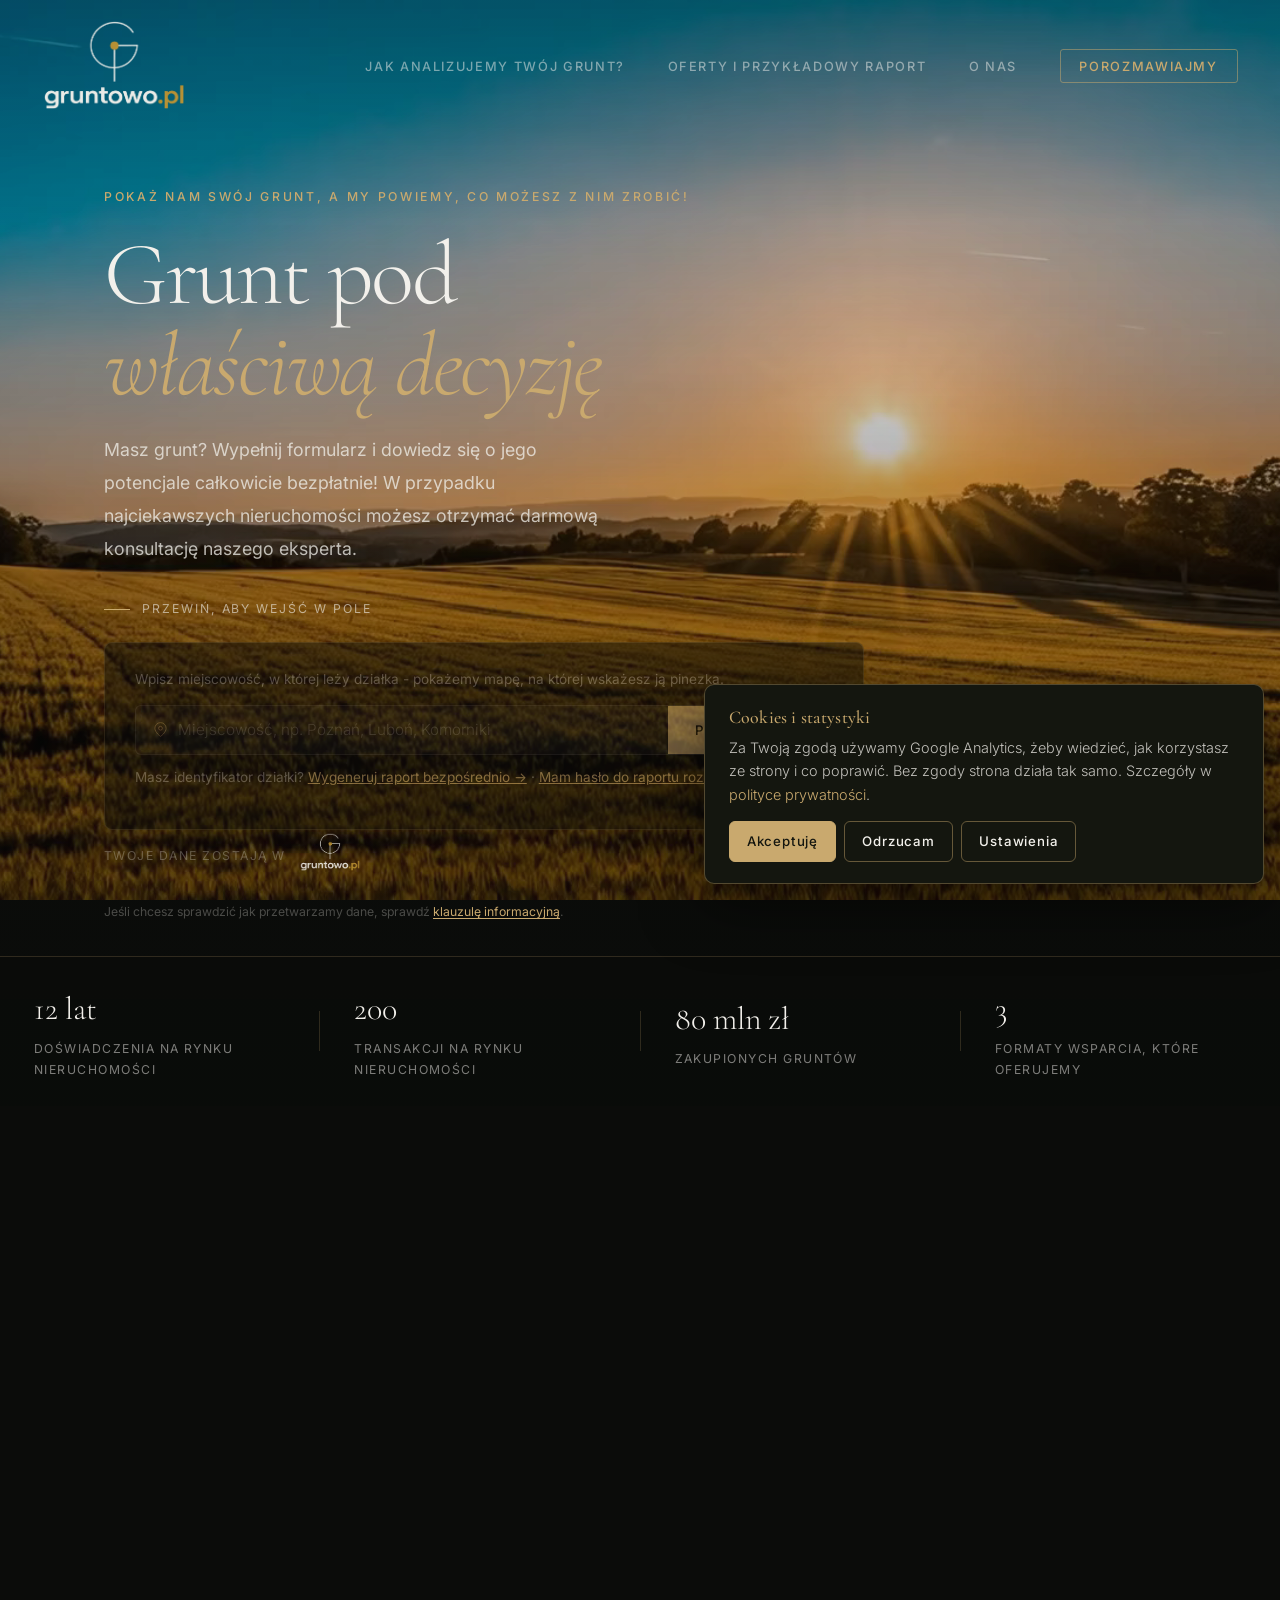
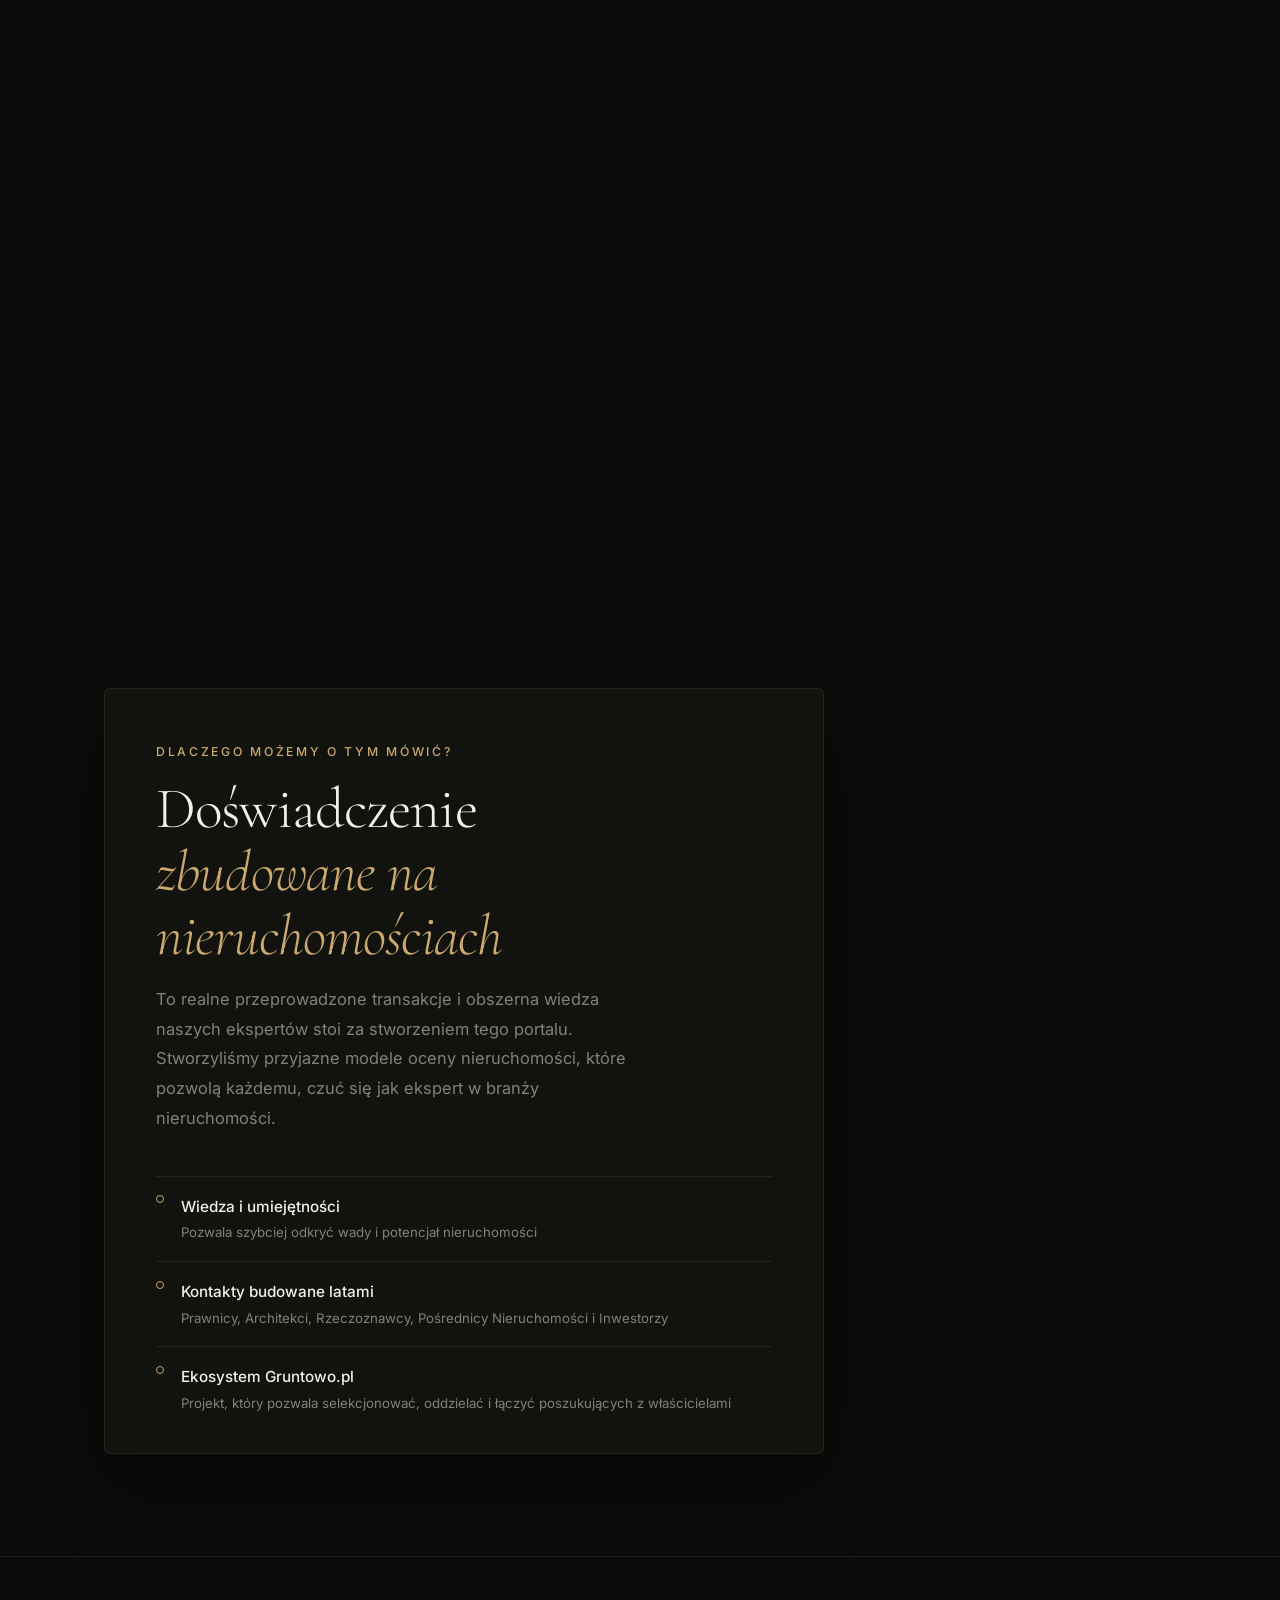
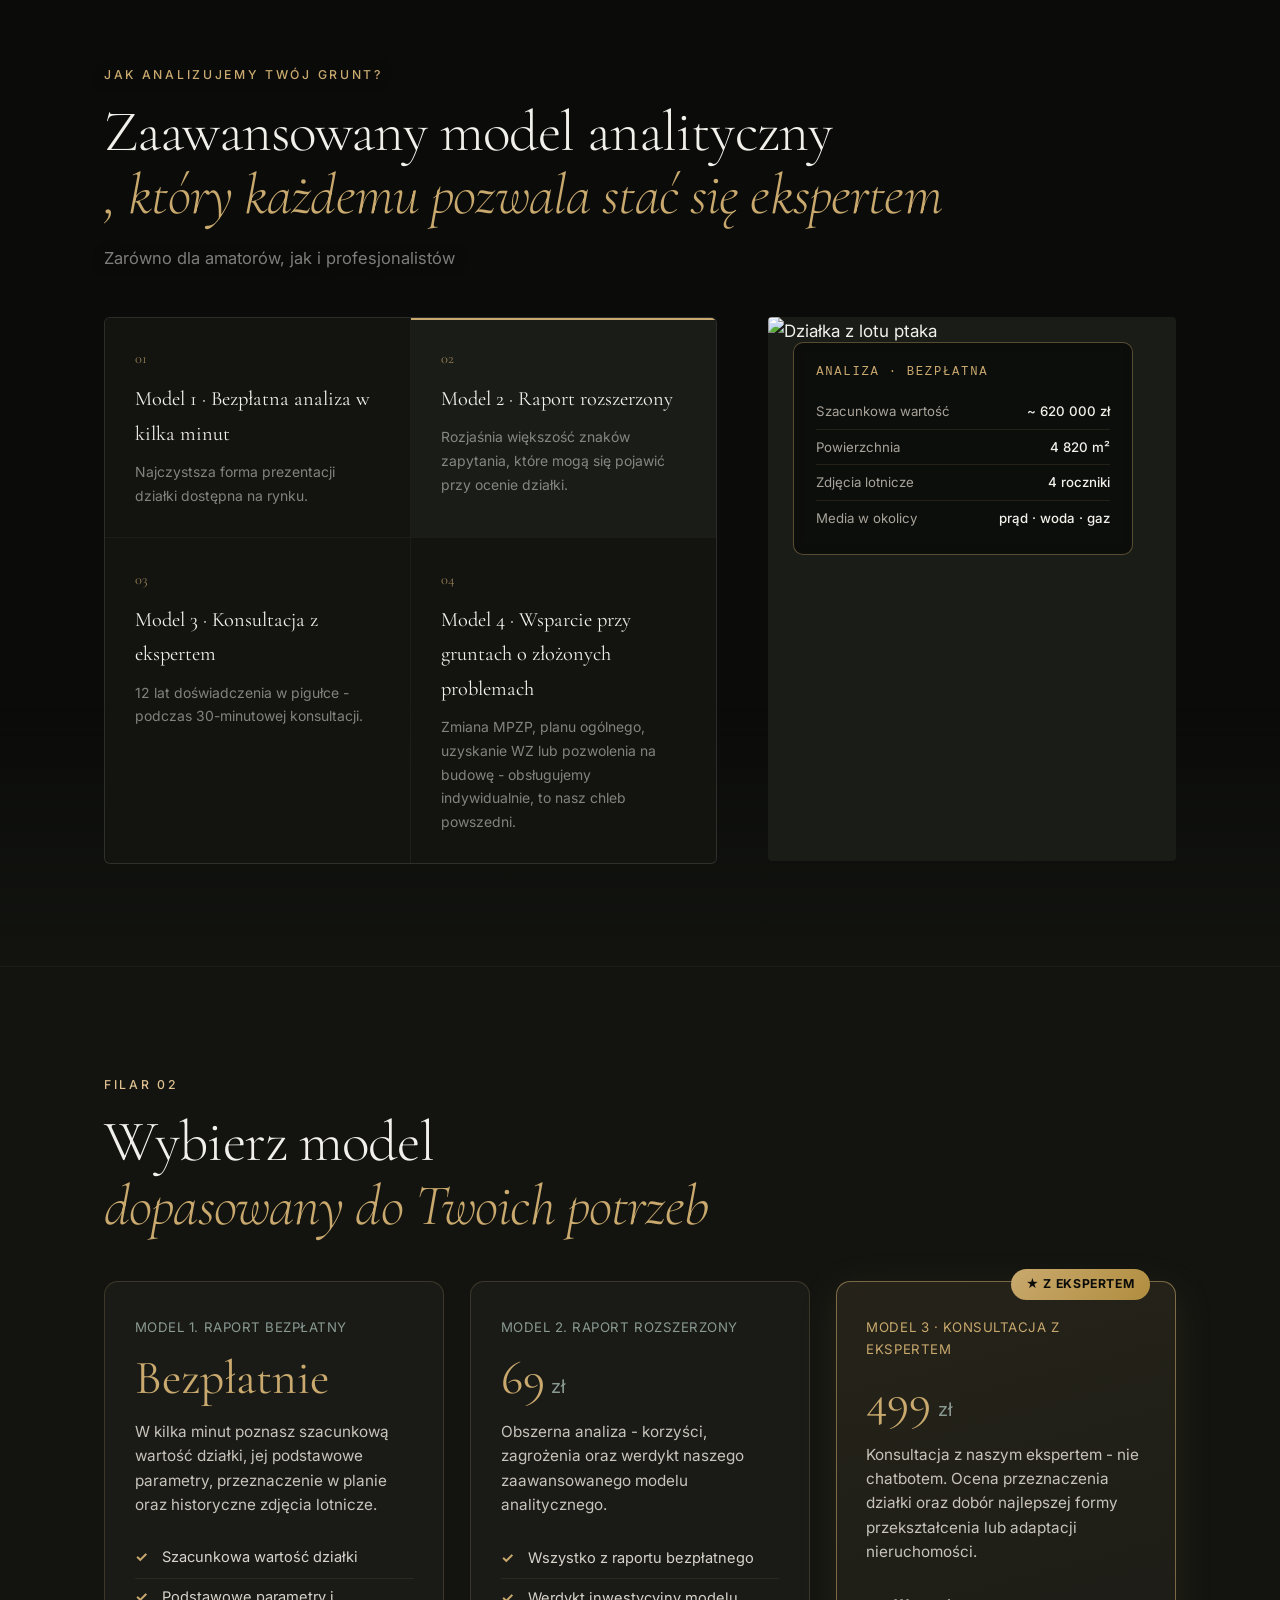
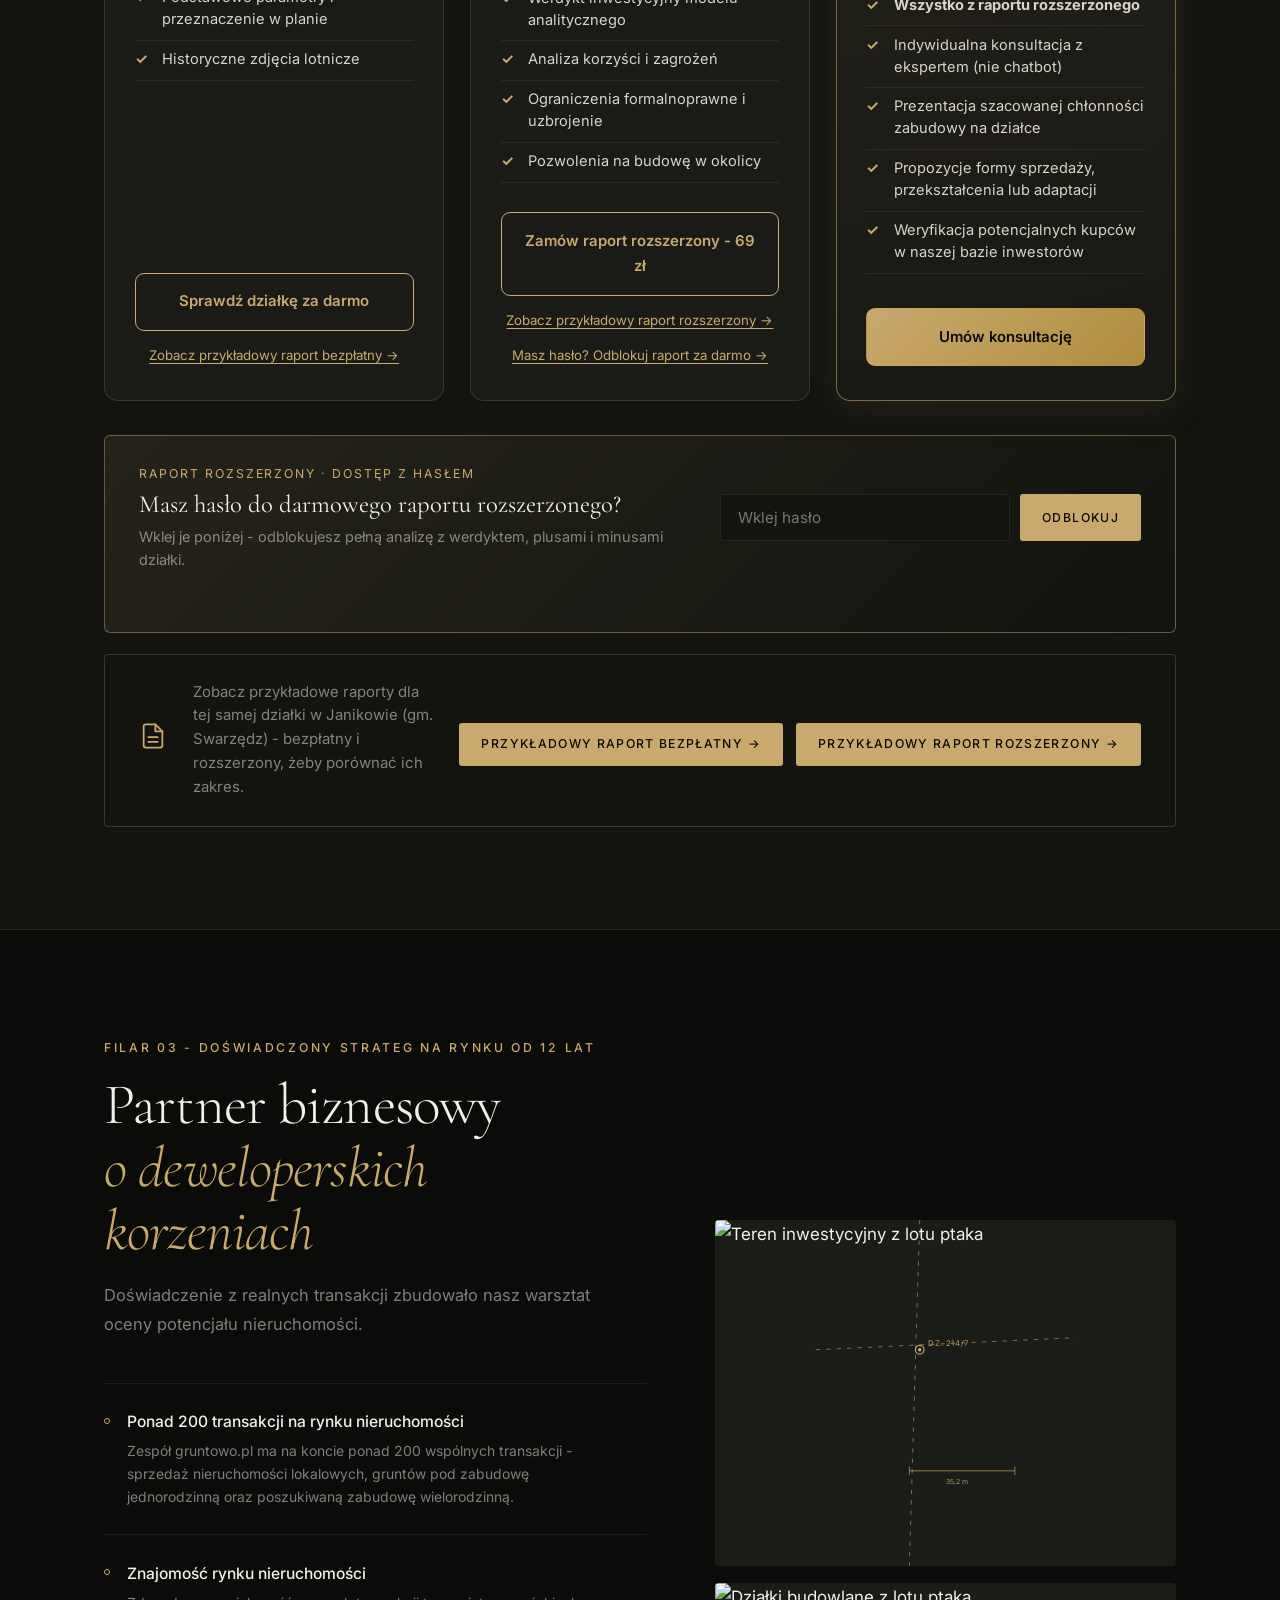
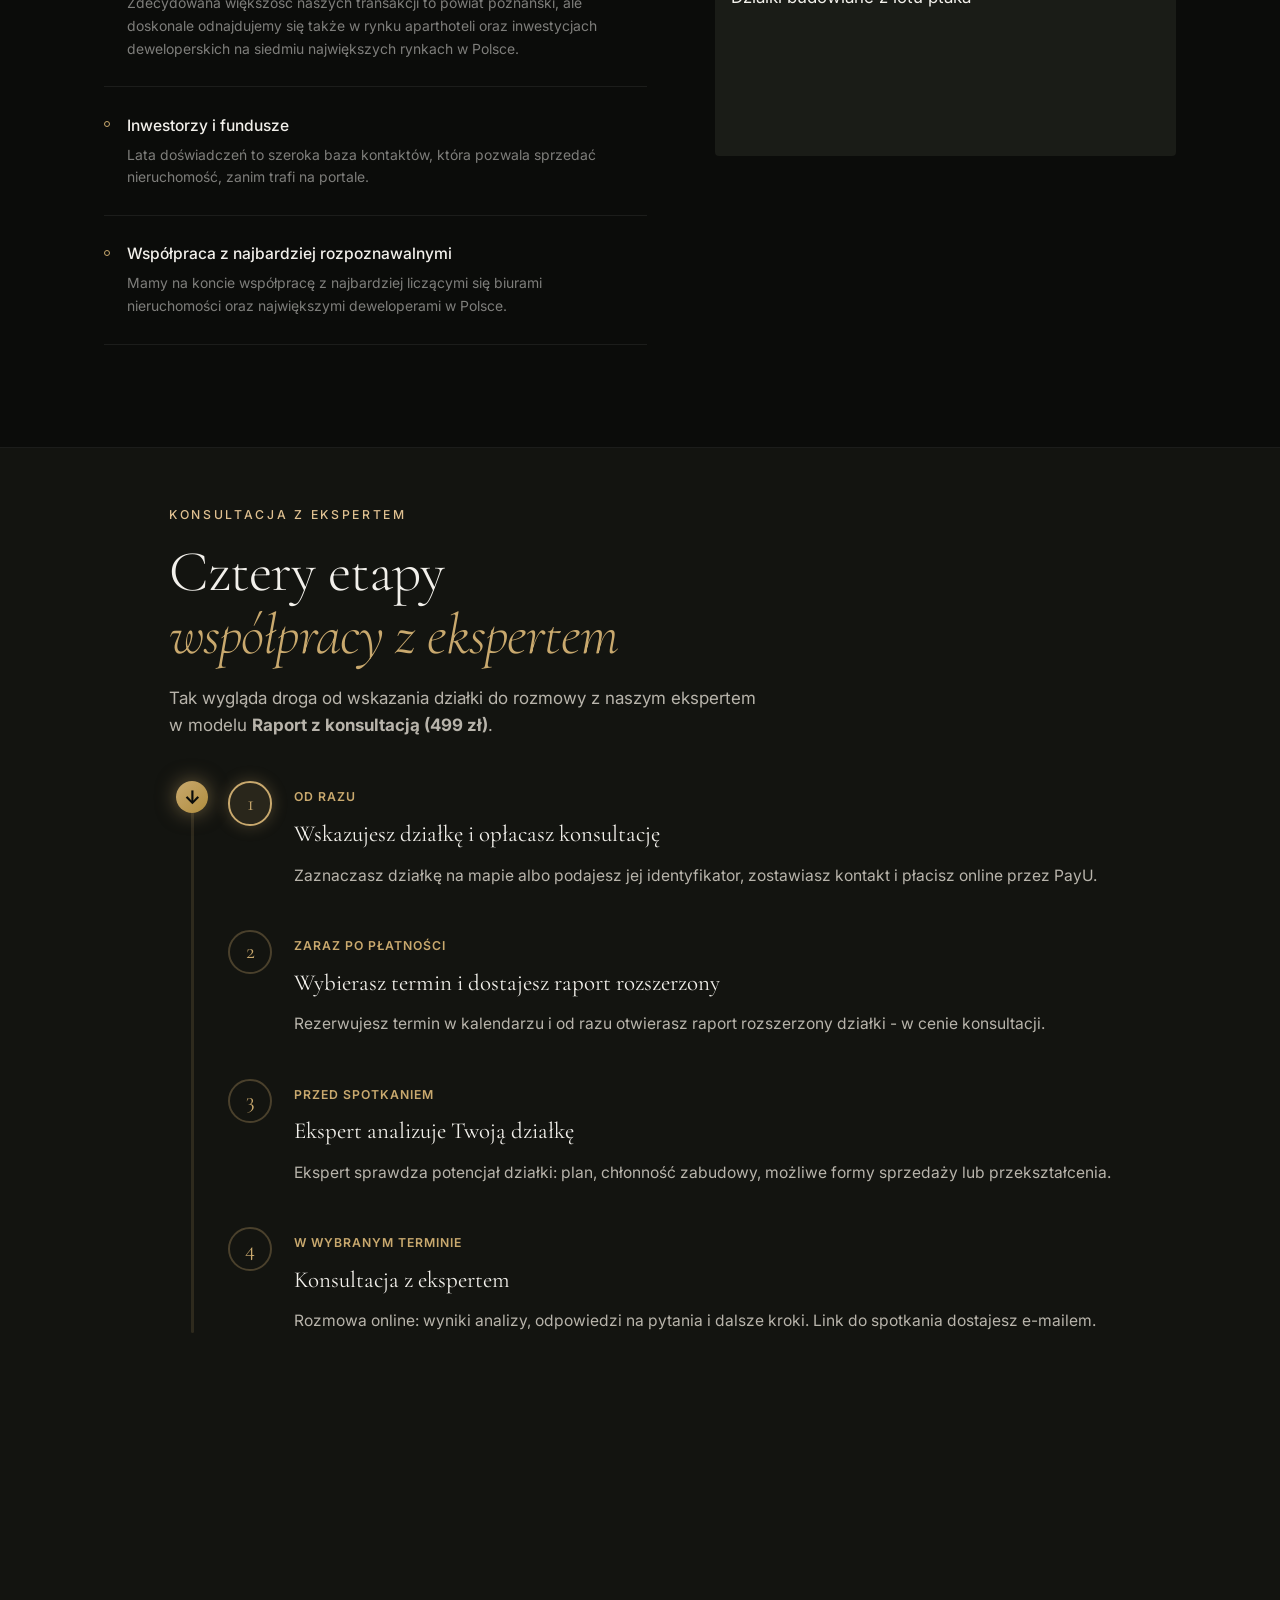
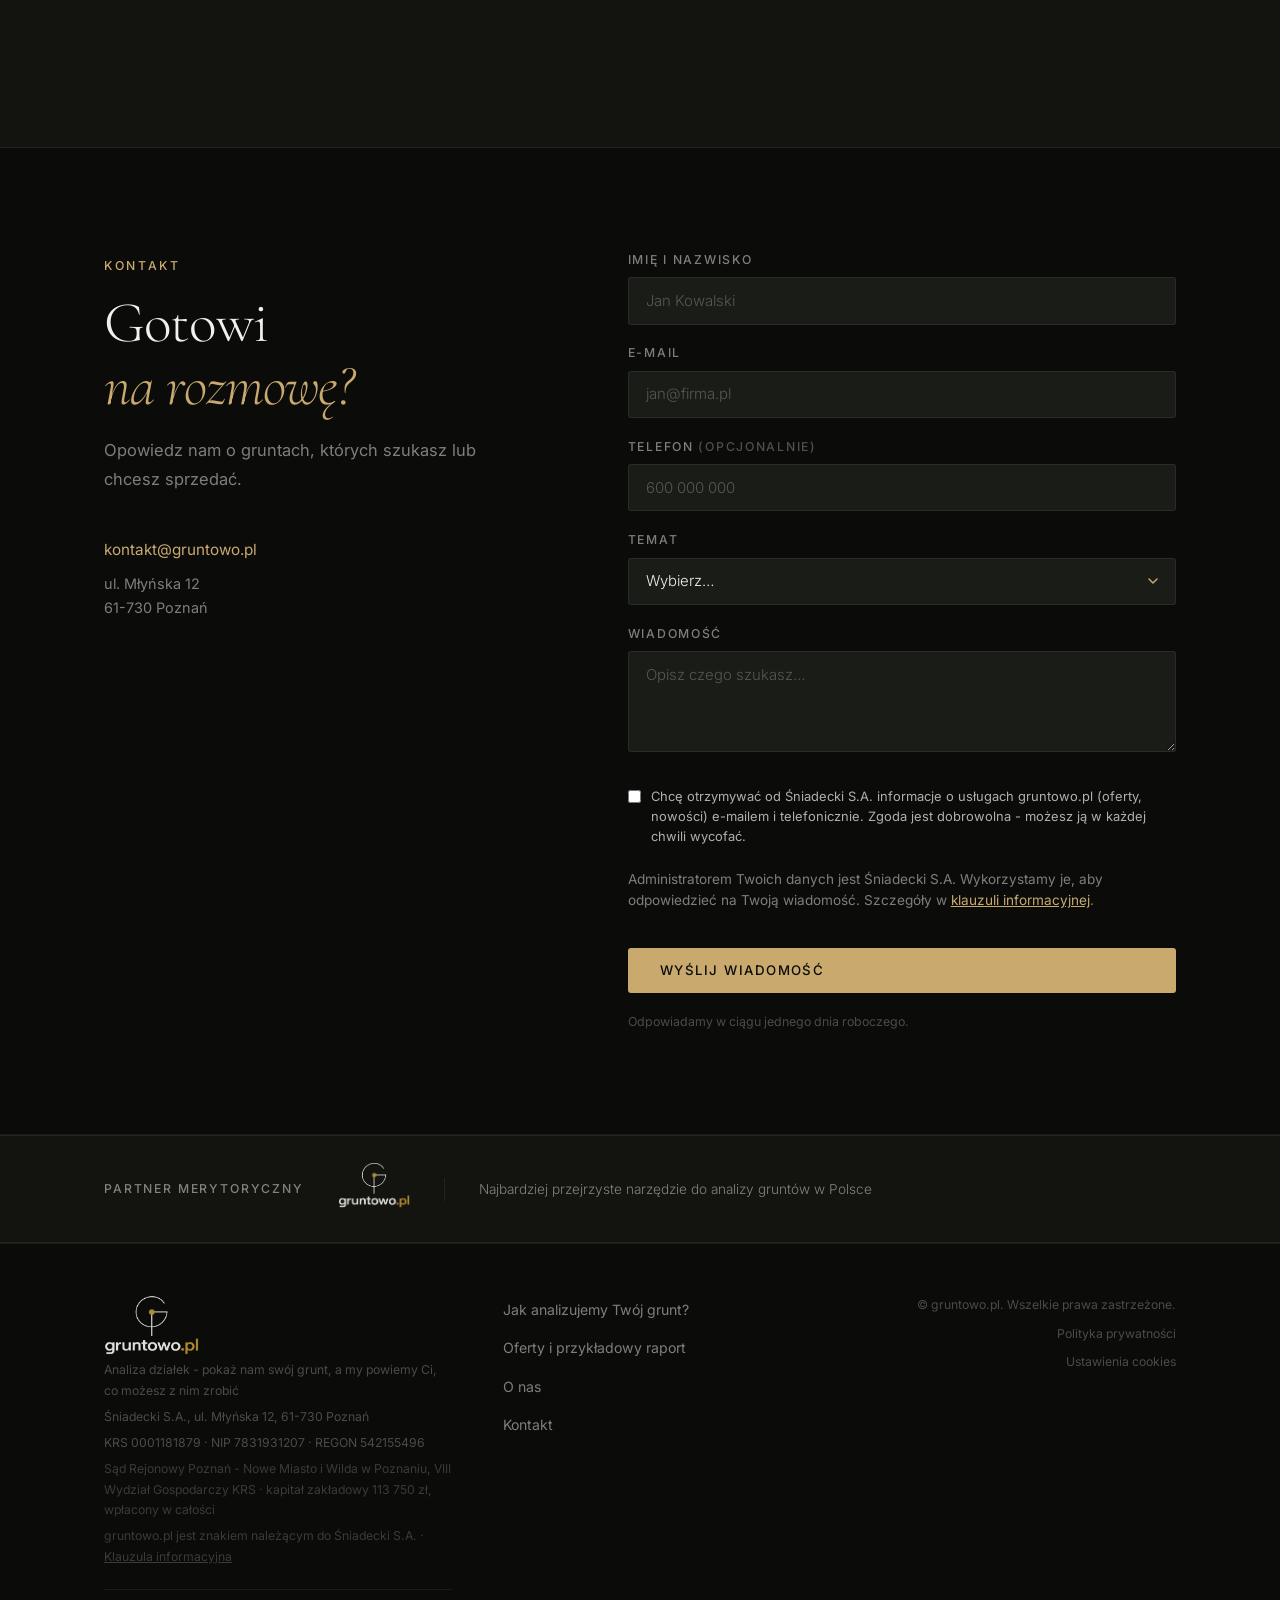
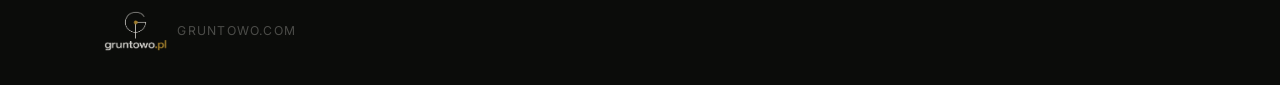
==== commit 9e4aa1c9: "Add files via upload" ====
--- a/index.html
+++ b/index.html
@@ -1,6 +1,7 @@
 <!DOCTYPE html>
 <html lang="pl">
 <head>
+<meta name="robots" content="noindex, nofollow" />
   <meta charset="UTF-8" />
   <meta name="viewport" content="width=device-width, initial-scale=1.0" />
   <title>gruntowo.pl - pokaż nam swój grunt, a my powiemy Ci, co możesz z nim zrobić</title>
